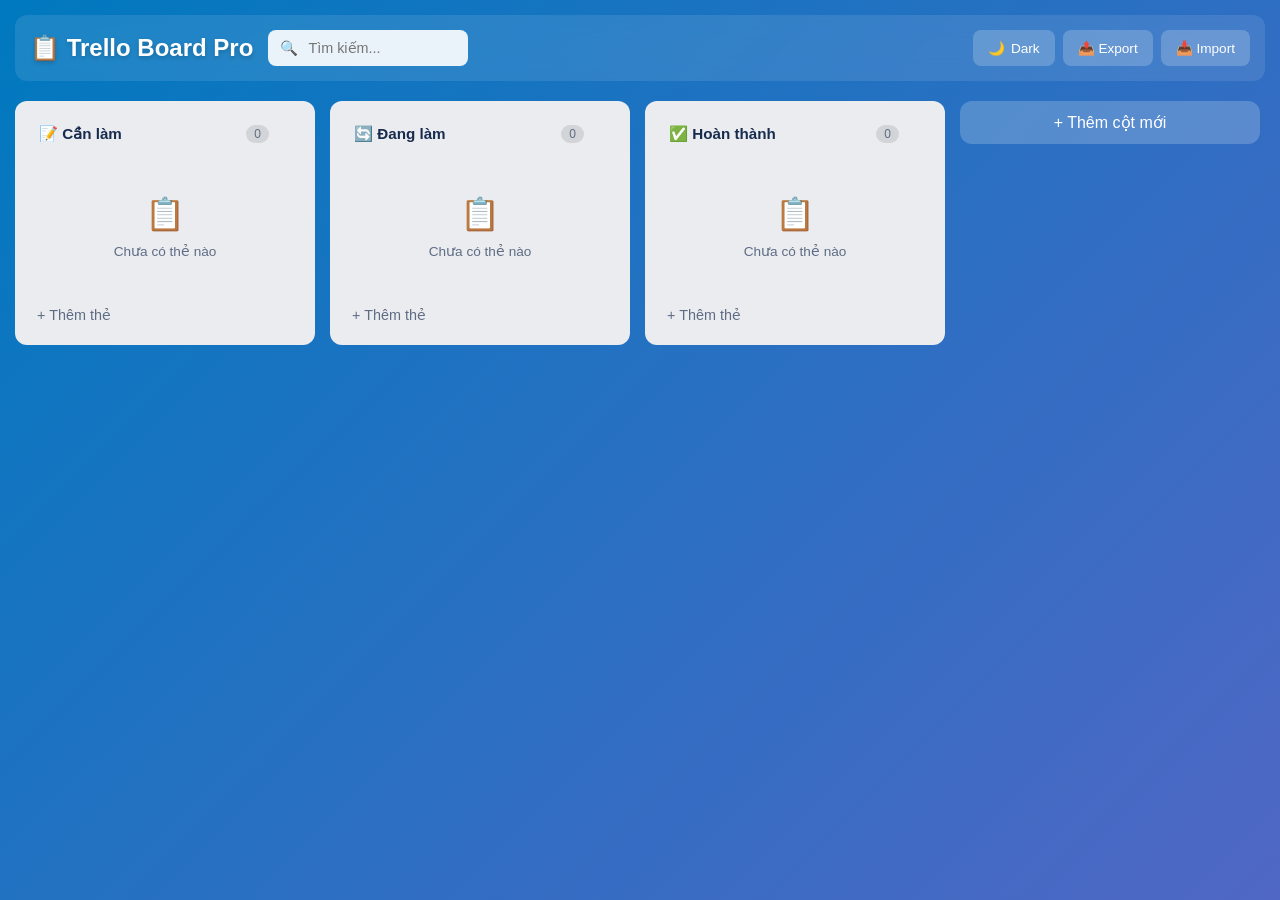
==== index.html @ 1ba50464 "feat: Upgrade to Trello Board Pro with full features - Add edit card functionality (double-click to " ====
<!DOCTYPE html>
<html lang="vi">
<head>
    <meta charset="UTF-8">
    <meta name="viewport" content="width=device-width, initial-scale=1.0">
    <title>Trello Todo Board Pro</title>
    <style>
        :root {
            --bg-primary: linear-gradient(135deg, #0079bf 0%, #5067c5 100%);
            --bg-column: #ebecf0;
            --bg-card: #ffffff;
            --text-primary: #172b4d;
            --text-secondary: #5e6c84;
            --border-color: #ddd;
            --shadow: 0 1px 3px rgba(0,0,0,0.12);
            --accent: #0079bf;
        }

        .dark-mode {
            --bg-primary: linear-gradient(135deg, #1a1a2e 0%, #16213e 100%);
            --bg-column: #2d2d44;
            --bg-card: #3d3d5c;
            --text-primary: #e0e0e0;
            --text-secondary: #a0a0a0;
            --border-color: #4d4d6d;
            --shadow: 0 1px 3px rgba(0,0,0,0.3);
            --accent: #4dabf7;
        }

        * {
            margin: 0;
            padding: 0;
            box-sizing: border-box;
        }

        body {
            font-family: 'Segoe UI', Tahoma, Geneva, Verdana, sans-serif;
            background: var(--bg-primary);
            min-height: 100vh;
            padding: 15px;
            transition: background 0.3s ease;
        }

        /* Header & Toolbar */
        .toolbar {
            display: flex;
            flex-wrap: wrap;
            gap: 10px;
            align-items: center;
            justify-content: space-between;
            margin-bottom: 20px;
            padding: 15px;
            background: rgba(255,255,255,0.1);
            backdrop-filter: blur(10px);
            border-radius: 12px;
        }

        .toolbar-left {
            display: flex;
            align-items: center;
            gap: 15px;
            flex-wrap: wrap;
        }

        .toolbar h1 {
            color: white;
            font-size: 1.5rem;
            text-shadow: 0 2px 4px rgba(0,0,0,0.2);
        }

        .search-box {
            position: relative;
        }

        .search-box input {
            padding: 10px 15px 10px 40px;
            border: none;
            border-radius: 8px;
            background: rgba(255,255,255,0.9);
            font-size: 0.9rem;
            width: 200px;
            transition: all 0.3s;
        }

        .search-box input:focus {
            outline: none;
            width: 250px;
            box-shadow: 0 0 0 3px rgba(255,255,255,0.3);
        }

        .search-box::before {
            content: '🔍';
            position: absolute;
            left: 12px;
            top: 50%;
            transform: translateY(-50%);
            font-size: 0.9rem;
        }

        .toolbar-right {
            display: flex;
            gap: 8px;
            flex-wrap: wrap;
        }

        .toolbar-btn {
            padding: 10px 15px;
            border: none;
            border-radius: 8px;
            background: rgba(255,255,255,0.2);
            color: white;
            cursor: pointer;
            font-size: 0.85rem;
            transition: all 0.3s;
            display: flex;
            align-items: center;
            gap: 6px;
        }

        .toolbar-btn:hover {
            background: rgba(255,255,255,0.3);
            transform: translateY(-2px);
        }

        .toolbar-btn.active {
            background: rgba(255,255,255,0.9);
            color: #333;
        }

        /* Board */
        .board {
            display: flex;
            gap: 15px;
            overflow-x: auto;
            padding-bottom: 20px;
            min-height: calc(100vh - 140px);
            align-items: flex-start;
        }

        .board::-webkit-scrollbar {
            height: 8px;
        }

        .board::-webkit-scrollbar-thumb {
            background: rgba(255,255,255,0.3);
            border-radius: 4px;
        }

        .column {
            background: var(--bg-column);
            border-radius: 12px;
            min-width: 300px;
            max-width: 300px;
            padding: 12px;
            display: flex;
            flex-direction: column;
            max-height: calc(100vh - 160px);
            transition: background 0.3s;
        }

        .column-header {
            display: flex;
            justify-content: space-between;
            align-items: center;
            padding: 8px 4px;
            margin-bottom: 10px;
        }

        .column-title {
            font-weight: 700;
            font-size: 0.95rem;
            color: var(--text-primary);
            cursor: pointer;
            padding: 4px 8px;
            border-radius: 4px;
            transition: background 0.2s;
        }

        .column-title:hover {
            background: rgba(0,0,0,0.1);
        }

        .column-title-input {
            font-weight: 700;
            font-size: 0.95rem;
            color: var(--text-primary);
            background: var(--bg-card);
            border: 2px solid var(--accent);
            border-radius: 4px;
            padding: 4px 8px;
            width: 100%;
        }

        .column-actions {
            display: flex;
            gap: 5px;
            align-items: center;
        }

        .card-count {
            background: rgba(0,0,0,0.1);
            color: var(--text-secondary);
            padding: 2px 8px;
            border-radius: 10px;
            font-size: 0.75rem;
        }

        .column-delete {
            background: none;
            border: none;
            color: var(--text-secondary);
            cursor: pointer;
            padding: 4px;
            border-radius: 4px;
            opacity: 0;
            transition: all 0.2s;
        }

        .column:hover .column-delete {
            opacity: 1;
        }

        .column-delete:hover {
            background: #ffebee;
            color: #e53935;
        }

        .cards-container {
            flex: 1;
            overflow-y: auto;
            min-height: 50px;
        }

        .cards-container::-webkit-scrollbar {
            width: 6px;
        }

        .cards-container::-webkit-scrollbar-thumb {
            background: rgba(0,0,0,0.2);
            border-radius: 3px;
        }

        /* Cards */
        .card {
            background: var(--bg-card);
            border-radius: 8px;
            padding: 12px;
            margin-bottom: 10px;
            box-shadow: var(--shadow);
            cursor: grab;
            transition: all 0.2s ease;
            position: relative;
            touch-action: none;
        }

        .card:hover {
            box-shadow: 0 4px 12px rgba(0,0,0,0.15);
            transform: translateY(-2px);
        }

        .card.dragging {
            opacity: 0.5;
            cursor: grabbing;
            transform: rotate(3deg);
        }

        .card.drag-over {
            border-top: 3px solid var(--accent);
        }

        .card-labels {
            display: flex;
            gap: 4px;
            margin-bottom: 8px;
            flex-wrap: wrap;
        }

        .label {
            height: 8px;
            width: 40px;
            border-radius: 4px;
        }

        .label.red { background: #ef5350; }
        .label.yellow { background: #ffee58; }
        .label.green { background: #66bb6a; }
        .label.blue { background: #42a5f5; }
        .label.purple { background: #ab47bc; }
        .label.orange { background: #ff9800; }

        .card-content {
            color: var(--text-primary);
            font-size: 0.9rem;
            word-wrap: break-word;
            padding-right: 25px;
            cursor: text;
        }

        .card-content-input {
            width: 100%;
            border: 2px solid var(--accent);
            border-radius: 4px;
            padding: 8px;
            font-size: 0.9rem;
            resize: none;
            min-height: 60px;
            color: var(--text-primary);
            background: var(--bg-card);
        }

        .card-due {
            display: flex;
            align-items: center;
            gap: 5px;
            margin-top: 8px;
            font-size: 0.75rem;
            color: var(--text-secondary);
            padding: 4px 8px;
            background: rgba(0,0,0,0.05);
            border-radius: 4px;
            width: fit-content;
        }

        .card-due.overdue {
            background: #ffebee;
            color: #e53935;
        }

        .card-due.soon {
            background: #fff8e1;
            color: #f57c00;
        }

        .card-due.completed {
            background: #e8f5e9;
            color: #43a047;
        }

        .card-actions {
            position: absolute;
            top: 8px;
            right: 8px;
            display: flex;
            gap: 2px;
            opacity: 0;
            transition: opacity 0.2s;
        }

        .card:hover .card-actions {
            opacity: 1;
        }

        .card-btn {
            background: none;
            border: none;
            color: var(--text-secondary);
            cursor: pointer;
            padding: 4px;
            border-radius: 4px;
            font-size: 0.9rem;
            transition: all 0.2s;
        }

        .card-btn:hover {
            background: rgba(0,0,0,0.1);
        }

        .card-btn.delete:hover {
            background: #ffebee;
            color: #e53935;
        }

        /* Add Card Form */
        .add-card-form {
            margin-top: 8px;
        }

        .add-card-btn {
            width: 100%;
            padding: 10px;
            background: transparent;
            border: none;
            border-radius: 8px;
            color: var(--text-secondary);
            cursor: pointer;
            text-align: left;
            font-size: 0.9rem;
            transition: background 0.2s;
        }

        .add-card-btn:hover {
            background: rgba(0,0,0,0.05);
            color: var(--text-primary);
        }

        .add-card-btn::before {
            content: '+ ';
        }

        .card-input-area {
            display: none;
            background: var(--bg-card);
            border-radius: 8px;
            padding: 12px;
            box-shadow: var(--shadow);
        }

        .card-input-area.active {
            display: block;
        }

        .card-input {
            width: 100%;
            padding: 10px;
            border: none;
            border-radius: 6px;
            font-size: 0.9rem;
            resize: none;
            min-height: 60px;
            background: var(--bg-column);
            color: var(--text-primary);
            margin-bottom: 10px;
        }

        .card-input:focus {
            outline: 2px solid var(--accent);
        }

        .due-date-row {
            display: flex;
            align-items: center;
            gap: 10px;
            margin-bottom: 10px;
        }

        .due-date-row label {
            font-size: 0.8rem;
            color: var(--text-secondary);
        }

        .due-date-input {
            padding: 6px 10px;
            border: 1px solid var(--border-color);
            border-radius: 4px;
            font-size: 0.85rem;
            background: var(--bg-column);
            color: var(--text-primary);
        }

        .input-actions {
            display: flex;
            gap: 8px;
            align-items: center;
            flex-wrap: wrap;
        }

        .btn-add {
            background: var(--accent);
            color: white;
            border: none;
            padding: 8px 16px;
            border-radius: 4px;
            cursor: pointer;
            font-weight: 500;
            transition: all 0.2s;
        }

        .btn-add:hover {
            filter: brightness(1.1);
        }

        .btn-cancel {
            background: none;
            border: none;
            color: var(--text-secondary);
            cursor: pointer;
            font-size: 1.3rem;
            padding: 4px 8px;
        }

        .btn-cancel:hover {
            color: var(--text-primary);
        }

        .label-picker {
            display: flex;
            gap: 4px;
            margin-left: auto;
        }

        .label-option {
            width: 24px;
            height: 24px;
            border-radius: 4px;
            cursor: pointer;
            border: 2px solid transparent;
            transition: all 0.2s;
        }

        .label-option:hover {
            transform: scale(1.1);
        }

        .label-option.selected {
            border-color: var(--text-primary);
        }

        .label-option.red { background: #ef5350; }
        .label-option.yellow { background: #ffee58; }
        .label-option.green { background: #66bb6a; }
        .label-option.blue { background: #42a5f5; }
        .label-option.purple { background: #ab47bc; }
        .label-option.orange { background: #ff9800; }

        /* Add Column */
        .add-column {
            min-width: 300px;
            max-width: 300px;
            background: rgba(255,255,255,0.2);
            border-radius: 12px;
            padding: 12px;
            cursor: pointer;
            transition: all 0.3s;
            display: flex;
            align-items: center;
            justify-content: center;
            color: white;
            font-weight: 500;
            height: fit-content;
        }

        .add-column:hover {
            background: rgba(255,255,255,0.3);
        }

        .add-column-form {
            min-width: 300px;
            max-width: 300px;
            background: var(--bg-column);
            border-radius: 12px;
            padding: 12px;
            display: none;
        }

        .add-column-form.active {
            display: block;
        }

        .add-column-input {
            width: 100%;
            padding: 10px;
            border: 2px solid var(--accent);
            border-radius: 6px;
            font-size: 0.95rem;
            margin-bottom: 10px;
            background: var(--bg-card);
            color: var(--text-primary);
        }

        /* Empty State */
        .empty-state {
            text-align: center;
            padding: 30px 20px;
            color: var(--text-secondary);
            font-size: 0.85rem;
        }

        .empty-state span {
            font-size: 2rem;
            display: block;
            margin-bottom: 10px;
        }

        /* Modal */
        .modal-overlay {
            position: fixed;
            top: 0;
            left: 0;
            width: 100%;
            height: 100%;
            background: rgba(0,0,0,0.6);
            display: none;
            align-items: center;
            justify-content: center;
            z-index: 1000;
        }

        .modal-overlay.active {
            display: flex;
        }

        .modal {
            background: var(--bg-card);
            border-radius: 12px;
            padding: 25px;
            max-width: 400px;
            width: 90%;
            color: var(--text-primary);
        }

        .modal h3 {
            margin-bottom: 15px;
        }

        .modal p {
            margin-bottom: 20px;
            color: var(--text-secondary);
        }

        .modal-actions {
            display: flex;
            gap: 10px;
            justify-content: flex-end;
        }

        .modal-btn {
            padding: 10px 20px;
            border: none;
            border-radius: 6px;
            cursor: pointer;
            font-weight: 500;
            transition: all 0.2s;
        }

        .modal-btn.cancel {
            background: var(--bg-column);
            color: var(--text-primary);
        }

        .modal-btn.danger {
            background: #e53935;
            color: white;
        }

        .modal-btn:hover {
            filter: brightness(0.95);
        }

        /* Toast */
        .toast {
            position: fixed;
            bottom: 20px;
            right: 20px;
            background: #333;
            color: white;
            padding: 15px 25px;
            border-radius: 8px;
            transform: translateX(400px);
            transition: transform 0.3s ease;
            z-index: 1001;
        }

        .toast.show {
            transform: translateX(0);
        }

        .toast.success {
            background: #43a047;
        }

        .toast.error {
            background: #e53935;
        }

        /* Responsive */
        @media (max-width: 768px) {
            .toolbar {
                flex-direction: column;
                align-items: stretch;
            }

            .toolbar-left {
                justify-content: center;
            }

            .toolbar-right {
                justify-content: center;
            }

            .search-box input {
                width: 100%;
            }

            .search-box input:focus {
                width: 100%;
            }

            .column {
                min-width: 280px;
                max-width: 280px;
            }

            .add-column, .add-column-form {
                min-width: 280px;
                max-width: 280px;
            }
        }

        /* Touch drag feedback */
        .touch-dragging {
            position: fixed;
            z-index: 1000;
            pointer-events: none;
            opacity: 0.9;
            transform: rotate(3deg);
            box-shadow: 0 10px 30px rgba(0,0,0,0.3);
        }
    </style>
</head>
<body>
    <div class="toolbar">
        <div class="toolbar-left">
            <h1>📋 Trello Board Pro</h1>
            <div class="search-box">
                <input type="text" id="searchInput" placeholder="Tìm kiếm..." oninput="handleSearch()">
            </div>
        </div>
        <div class="toolbar-right">
            <button class="toolbar-btn" id="darkModeBtn" onclick="toggleDarkMode()">
                <span id="darkModeIcon">🌙</span> Dark
            </button>
            <button class="toolbar-btn" onclick="exportData()">
                📤 Export
            </button>
            <button class="toolbar-btn" onclick="document.getElementById('importInput').click()">
                📥 Import
            </button>
            <input type="file" id="importInput" accept=".json" style="display:none" onchange="importData(event)">
        </div>
    </div>

    <div class="board" id="board">
        <!-- Columns will be rendered here -->
    </div>

    <!-- Delete Confirmation Modal -->
    <div class="modal-overlay" id="deleteModal">
        <div class="modal">
            <h3>⚠️ Xác nhận xóa</h3>
            <p id="deleteMessage">Bạn có chắc muốn xóa?</p>
            <div class="modal-actions">
                <button class="modal-btn cancel" onclick="closeDeleteModal()">Hủy</button>
                <button class="modal-btn danger" onclick="confirmDelete()">Xóa</button>
            </div>
        </div>
    </div>

    <!-- Toast -->
    <div class="toast" id="toast"></div>

    <script>
        // ==================== DATA ====================
        let boardData = JSON.parse(localStorage.getItem('trelloBoardPro')) || {
            columns: [
                { id: 'todo', title: '📝 Cần làm', cards: [] },
                { id: 'doing', title: '🔄 Đang làm', cards: [] },
                { id: 'done', title: '✅ Hoàn thành', cards: [] }
            ],
            settings: {
                darkMode: false
            }
        };

        let searchQuery = '';
        let deleteCallback = null;
        let draggedCard = null;
        let draggedFromColumn = null;
        let selectedLabels = {};

        // Touch drag state
        let touchDragElement = null;
        let touchStartX = 0;
        let touchStartY = 0;

        // ==================== INITIALIZE ====================
        document.addEventListener('DOMContentLoaded', () => {
            if (boardData.settings?.darkMode) {
                document.body.classList.add('dark-mode');
                document.getElementById('darkModeIcon').textContent = '☀️';
                document.getElementById('darkModeBtn').classList.add('active');
            }
            renderBoard();
        });

        // ==================== RENDER ====================
        function renderBoard() {
            const board = document.getElementById('board');
            const filteredColumns = getFilteredData();

            board.innerHTML = filteredColumns.map(column => `
                <div class="column" data-column-id="${column.id}">
                    <div class="column-header">
                        <span class="column-title" ondblclick="editColumnTitle('${column.id}')" id="title-${column.id}">${escapeHtml(column.title)}</span>
                        <div class="column-actions">
                            <span class="card-count">${column.cards.length}</span>
                            <button class="column-delete" onclick="requestDeleteColumn('${column.id}')" title="Xóa cột">🗑️</button>
                        </div>
                    </div>
                    <div class="cards-container" 
                         data-column-id="${column.id}"
                         ondragover="handleDragOver(event)" 
                         ondrop="handleDrop(event, '${column.id}')"
                         ondragleave="handleDragLeave(event)">
                        ${column.cards.length === 0 ? 
                            '<div class="empty-state"><span>📋</span>Chưa có thẻ nào</div>' : 
                            column.cards.map(card => renderCard(card, column.id)).join('')}
                    </div>
                    <div class="add-card-form">
                        <button class="add-card-btn" onclick="showAddForm('${column.id}')">Thêm thẻ</button>
                        <div class="card-input-area" id="input-${column.id}">
                            <textarea class="card-input" 
                                      id="textarea-${column.id}" 
                                      placeholder="Nhập nội dung thẻ..."
                                      onkeydown="handleInputKeydown(event, '${column.id}')"></textarea>
                            <div class="due-date-row">
                                <label>📅 Deadline:</label>
                                <input type="date" class="due-date-input" id="duedate-${column.id}">
                            </div>
                            <div class="input-actions">
                                <button class="btn-add" onclick="addCard('${column.id}')">Thêm</button>
                                <button class="btn-cancel" onclick="hideAddForm('${column.id}')">×</button>
                                <div class="label-picker" id="picker-${column.id}">
                                    <div class="label-option red" onclick="toggleLabel('${column.id}', 'red', this)"></div>
                                    <div class="label-option orange" onclick="toggleLabel('${column.id}', 'orange', this)"></div>
                                    <div class="label-option yellow" onclick="toggleLabel('${column.id}', 'yellow', this)"></div>
                                    <div class="label-option green" onclick="toggleLabel('${column.id}', 'green', this)"></div>
                                    <div class="label-option blue" onclick="toggleLabel('${column.id}', 'blue', this)"></div>
                                    <div class="label-option purple" onclick="toggleLabel('${column.id}', 'purple', this)"></div>
                                </div>
                            </div>
                        </div>
                    </div>
                </div>
            `).join('') + `
                <div class="add-column" id="addColumnBtn" onclick="showAddColumnForm()">
                    + Thêm cột mới
                </div>
                <div class="add-column-form" id="addColumnForm">
                    <input type="text" class="add-column-input" id="newColumnInput" 
                           placeholder="Tên cột..." onkeydown="handleColumnInputKeydown(event)">
                    <div class="input-actions">
                        <button class="btn-add" onclick="addColumn()">Thêm</button>
                        <button class="btn-cancel" onclick="hideAddColumnForm()">×</button>
                    </div>
                </div>
            `;

            // Add touch listeners
            document.querySelectorAll('.card').forEach(card => {
                card.addEventListener('touchstart', handleTouchStart, { passive: false });
                card.addEventListener('touchmove', handleTouchMove, { passive: false });
                card.addEventListener('touchend', handleTouchEnd);
            });
        }

        function renderCard(card, columnId) {
            const labelsHtml = card.labels?.length > 0 
                ? `<div class="card-labels">${card.labels.map(l => `<div class="label ${l}"></div>`).join('')}</div>`
                : '';
            
            const dueHtml = card.dueDate ? `<div class="card-due ${getDueStatus(card.dueDate)}">📅 ${formatDate(card.dueDate)}</div>` : '';
            
            return `
                <div class="card" 
                     draggable="true" 
                     data-card-id="${card.id}"
                     data-column-id="${columnId}"
                     ondragstart="handleDragStart(event, '${card.id}', '${columnId}')"
                     ondragend="handleDragEnd(event)">
                    ${labelsHtml}
                    <div class="card-content" ondblclick="editCard('${columnId}', '${card.id}')">${escapeHtml(card.content)}</div>
                    ${dueHtml}
                    <div class="card-actions">
                        <button class="card-btn" onclick="editCard('${columnId}', '${card.id}')" title="Sửa">✏️</button>
                        <button class="card-btn delete" onclick="requestDeleteCard('${columnId}', '${card.id}')" title="Xóa">🗑️</button>
                    </div>
                </div>
            `;
        }

        // ==================== SEARCH ====================
        function handleSearch() {
            searchQuery = document.getElementById('searchInput').value.toLowerCase().trim();
            renderBoard();
        }

        function getFilteredData() {
            if (!searchQuery) return boardData.columns;
            
            return boardData.columns.map(col => ({
                ...col,
                cards: col.cards.filter(card => 
                    card.content.toLowerCase().includes(searchQuery)
                )
            }));
        }

        // ==================== DARK MODE ====================
        function toggleDarkMode() {
            document.body.classList.toggle('dark-mode');
            const isDark = document.body.classList.contains('dark-mode');
            document.getElementById('darkModeIcon').textContent = isDark ? '☀️' : '🌙';
            document.getElementById('darkModeBtn').classList.toggle('active', isDark);
            
            boardData.settings = boardData.settings || {};
            boardData.settings.darkMode = isDark;
            saveData();
            showToast(isDark ? 'Đã bật Dark Mode' : 'Đã tắt Dark Mode');
        }

        // ==================== EXPORT/IMPORT ====================
        function exportData() {
            const dataStr = JSON.stringify(boardData, null, 2);
            const blob = new Blob([dataStr], { type: 'application/json' });
            const url = URL.createObjectURL(blob);
            const a = document.createElement('a');
            a.href = url;
            a.download = `trello-backup-${new Date().toISOString().split('T')[0]}.json`;
            a.click();
            URL.revokeObjectURL(url);
            showToast('Đã export dữ liệu!', 'success');
        }

        function importData(event) {
            const file = event.target.files[0];
            if (!file) return;
            
            const reader = new FileReader();
            reader.onload = (e) => {
                try {
                    const imported = JSON.parse(e.target.result);
                    if (imported.columns) {
                        boardData = imported;
                        saveData();
                        renderBoard();
                        showToast('Đã import dữ liệu!', 'success');
                    } else {
                        showToast('File không hợp lệ!', 'error');
                    }
                } catch {
                    showToast('Lỗi đọc file!', 'error');
                }
            };
            reader.readAsText(file);
            event.target.value = '';
        }

        // ==================== COLUMN MANAGEMENT ====================
        function showAddColumnForm() {
            document.getElementById('addColumnBtn').style.display = 'none';
            document.getElementById('addColumnForm').classList.add('active');
            document.getElementById('newColumnInput').focus();
        }

        function hideAddColumnForm() {
            document.getElementById('addColumnBtn').style.display = 'flex';
            document.getElementById('addColumnForm').classList.remove('active');
            document.getElementById('newColumnInput').value = '';
        }

        function handleColumnInputKeydown(event) {
            if (event.key === 'Enter') addColumn();
            if (event.key === 'Escape') hideAddColumnForm();
        }

        function addColumn() {
            const input = document.getElementById('newColumnInput');
            const title = input.value.trim();
            if (!title) return;
            
            boardData.columns.push({
                id: 'col-' + Date.now(),
                title: title,
                cards: []
            });
            
            saveData();
            renderBoard();
            showToast('Đã thêm cột mới!', 'success');
        }

        function editColumnTitle(columnId) {
            const titleEl = document.getElementById(`title-${columnId}`);
            const column = boardData.columns.find(c => c.id === columnId);
            const currentTitle = column.title;
            
            titleEl.outerHTML = `<input class="column-title-input" id="title-input-${columnId}" 
                                        value="${escapeHtml(currentTitle)}" 
                                        onblur="saveColumnTitle('${columnId}')"
                                        onkeydown="handleColumnTitleKeydown(event, '${columnId}')">`;
            
            const input = document.getElementById(`title-input-${columnId}`);
            input.focus();
            input.select();
        }

        function handleColumnTitleKeydown(event, columnId) {
            if (event.key === 'Enter') saveColumnTitle(columnId);
            if (event.key === 'Escape') renderBoard();
        }

        function saveColumnTitle(columnId) {
            const input = document.getElementById(`title-input-${columnId}`);
            const newTitle = input.value.trim();
            
            if (newTitle) {
                const column = boardData.columns.find(c => c.id === columnId);
                column.title = newTitle;
                saveData();
            }
            renderBoard();
        }

        function requestDeleteColumn(columnId) {
            const column = boardData.columns.find(c => c.id === columnId);
            document.getElementById('deleteMessage').textContent = 
                `Bạn có chắc muốn xóa cột "${column.title}" và ${column.cards.length} thẻ trong đó?`;
            
            deleteCallback = () => {
                boardData.columns = boardData.columns.filter(c => c.id !== columnId);
                saveData();
                renderBoard();
                showToast('Đã xóa cột!', 'success');
            };
            
            document.getElementById('deleteModal').classList.add('active');
        }

        // ==================== CARD MANAGEMENT ====================
        function showAddForm(columnId) {
            const form = document.getElementById(`input-${columnId}`);
            const btn = form.previousElementSibling;
            form.classList.add('active');
            btn.style.display = 'none';
            document.getElementById(`textarea-${columnId}`).focus();
        }

        function hideAddForm(columnId) {
            const form = document.getElementById(`input-${columnId}`);
            const btn = form.previousElementSibling;
            form.classList.remove('active');
            btn.style.display = 'block';
            document.getElementById(`textarea-${columnId}`).value = '';
            document.getElementById(`duedate-${columnId}`).value = '';
            selectedLabels[columnId] = [];
            document.querySelectorAll(`#picker-${columnId} .label-option`).forEach(el => {
                el.classList.remove('selected');
            });
        }

        function handleInputKeydown(event, columnId) {
            if (event.key === 'Enter' && !event.shiftKey) {
                event.preventDefault();
                addCard(columnId);
            }
            if (event.key === 'Escape') hideAddForm(columnId);
        }

        function toggleLabel(columnId, color, element) {
            if (!selectedLabels[columnId]) selectedLabels[columnId] = [];
            
            const index = selectedLabels[columnId].indexOf(color);
            if (index > -1) {
                selectedLabels[columnId].splice(index, 1);
                element.classList.remove('selected');
            } else {
                selectedLabels[columnId].push(color);
                element.classList.add('selected');
            }
        }

        function addCard(columnId) {
            const textarea = document.getElementById(`textarea-${columnId}`);
            const dueDateInput = document.getElementById(`duedate-${columnId}`);
            const content = textarea.value.trim();
            
            if (!content) return;
            
            const column = boardData.columns.find(c => c.id === columnId);
            column.cards.push({
                id: 'card-' + Date.now(),
                content: content,
                labels: selectedLabels[columnId] || [],
                dueDate: dueDateInput.value || null,
                createdAt: new Date().toISOString()
            });
            
            saveData();
            renderBoard();
            setTimeout(() => showAddForm(columnId), 50);
        }

        function editCard(columnId, cardId) {
            const column = boardData.columns.find(c => c.id === columnId);
            const card = column.cards.find(c => c.id === cardId);
            const cardEl = document.querySelector(`[data-card-id="${cardId}"] .card-content`);
            
            cardEl.innerHTML = `<textarea class="card-content-input" id="edit-${cardId}"
                                          onblur="saveCardEdit('${columnId}', '${cardId}')"
                                          onkeydown="handleCardEditKeydown(event, '${columnId}', '${cardId}')">${escapeHtml(card.content)}</textarea>`;
            
            const input = document.getElementById(`edit-${cardId}`);
            input.focus();
            input.setSelectionRange(input.value.length, input.value.length);
        }

        function handleCardEditKeydown(event, columnId, cardId) {
            if (event.key === 'Enter' && !event.shiftKey) {
                event.preventDefault();
                saveCardEdit(columnId, cardId);
            }
            if (event.key === 'Escape') renderBoard();
        }

        function saveCardEdit(columnId, cardId) {
            const input = document.getElementById(`edit-${cardId}`);
            if (!input) return;
            
            const newContent = input.value.trim();
            if (newContent) {
                const column = boardData.columns.find(c => c.id === columnId);
                const card = column.cards.find(c => c.id === cardId);
                card.content = newContent;
                saveData();
            }
            renderBoard();
        }

        function requestDeleteCard(columnId, cardId) {
            document.getElementById('deleteMessage').textContent = 'Bạn có chắc muốn xóa thẻ này?';
            
            deleteCallback = () => {
                const column = boardData.columns.find(c => c.id === columnId);
                column.cards = column.cards.filter(c => c.id !== cardId);
                saveData();
                renderBoard();
                showToast('Đã xóa thẻ!', 'success');
            };
            
            document.getElementById('deleteModal').classList.add('active');
        }

        // ==================== DELETE MODAL ====================
        function closeDeleteModal() {
            document.getElementById('deleteModal').classList.remove('active');
            deleteCallback = null;
        }

        function confirmDelete() {
            if (deleteCallback) deleteCallback();
            closeDeleteModal();
        }

        // ==================== DRAG & DROP (Desktop) ====================
        function handleDragStart(event, cardId, columnId) {
            draggedCard = cardId;
            draggedFromColumn = columnId;
            event.target.classList.add('dragging');
            event.dataTransfer.effectAllowed = 'move';
        }

        function handleDragEnd(event) {
            event.target.classList.remove('dragging');
            document.querySelectorAll('.card').forEach(c => c.classList.remove('drag-over'));
        }

        function handleDragOver(event) {
            event.preventDefault();
            event.dataTransfer.dropEffect = 'move';
        }

        function handleDragLeave(event) {
            event.currentTarget.querySelectorAll('.card').forEach(c => c.classList.remove('drag-over'));
        }

        function handleDrop(event, targetColumnId) {
            event.preventDefault();
            if (!draggedCard || !draggedFromColumn) return;
            
            moveCard(draggedFromColumn, targetColumnId, draggedCard);
            draggedCard = null;
            draggedFromColumn = null;
        }

        // ==================== TOUCH DRAG (Mobile) ====================
        function handleTouchStart(event) {
            const card = event.currentTarget;
            touchDragElement = card;
            touchStartX = event.touches[0].clientX;
            touchStartY = event.touches[0].clientY;
            
            card.dataset.touchStartTime = Date.now();
        }

        function handleTouchMove(event) {
            if (!touchDragElement) return;
            
            const timeDiff = Date.now() - parseInt(touchDragElement.dataset.touchStartTime);
            if (timeDiff < 200) return; // Long press threshold
            
            event.preventDefault();
            
            const touch = event.touches[0];
            const deltaX = touch.clientX - touchStartX;
            const deltaY = touch.clientY - touchStartY;
            
            touchDragElement.style.transform = `translate(${deltaX}px, ${deltaY}px) rotate(3deg)`;
            touchDragElement.style.zIndex = '1000';
            touchDragElement.style.opacity = '0.8';
            
            // Find drop target
            const elemBelow = document.elementFromPoint(touch.clientX, touch.clientY);
            const targetContainer = elemBelow?.closest('.cards-container');
            
            document.querySelectorAll('.cards-container').forEach(c => {
                c.style.background = c === targetContainer ? 'rgba(0,121,191,0.1)' : '';
            });
        }

        function handleTouchEnd(event) {
            if (!touchDragElement) return;
            
            const touch = event.changedTouches[0];
            const elemBelow = document.elementFromPoint(touch.clientX, touch.clientY);
            const targetContainer = elemBelow?.closest('.cards-container');
            
            if (targetContainer) {
                const targetColumnId = targetContainer.dataset.columnId;
                const sourceColumnId = touchDragElement.dataset.columnId;
                const cardId = touchDragElement.dataset.cardId;
                
                if (targetColumnId !== sourceColumnId) {
                    moveCard(sourceColumnId, targetColumnId, cardId);
                }
            }
            
            // Reset styles
            touchDragElement.style.transform = '';
            touchDragElement.style.zIndex = '';
            touchDragElement.style.opacity = '';
            
            document.querySelectorAll('.cards-container').forEach(c => {
                c.style.background = '';
            });
            
            touchDragElement = null;
        }

        function moveCard(fromColumnId, toColumnId, cardId) {
            const sourceColumn = boardData.columns.find(c => c.id === fromColumnId);
            const targetColumn = boardData.columns.find(c => c.id === toColumnId);
            
            const cardIndex = sourceColumn.cards.findIndex(c => c.id === cardId);
            const [card] = sourceColumn.cards.splice(cardIndex, 1);
            targetColumn.cards.push(card);
            
            saveData();
            renderBoard();
        }

        // ==================== UTILITIES ====================
        function saveData() {
            localStorage.setItem('trelloBoardPro', JSON.stringify(boardData));
        }

        function escapeHtml(text) {
            const div = document.createElement('div');
            div.textContent = text;
            return div.innerHTML;
        }

        function formatDate(dateStr) {
            const date = new Date(dateStr);
            return date.toLocaleDateString('vi-VN', { day: '2-digit', month: '2-digit' });
        }

        function getDueStatus(dateStr) {
            const due = new Date(dateStr);
            const today = new Date();
            today.setHours(0, 0, 0, 0);
            due.setHours(0, 0, 0, 0);
            
            const diff = (due - today) / (1000 * 60 * 60 * 24);
            
            if (diff < 0) return 'overdue';
            if (diff <= 2) return 'soon';
            return '';
        }

        function showToast(message, type = '') {
            const toast = document.getElementById('toast');
            toast.textContent = message;
            toast.className = 'toast ' + type;
            toast.classList.add('show');
            
            setTimeout(() => {
                toast.classList.remove('show');
            }, 3000);
        }

        // Close modal on outside click
        document.getElementById('deleteModal').addEventListener('click', (e) => {
            if (e.target === e.currentTarget) closeDeleteModal();
        });
    </script>
</body>
</html>
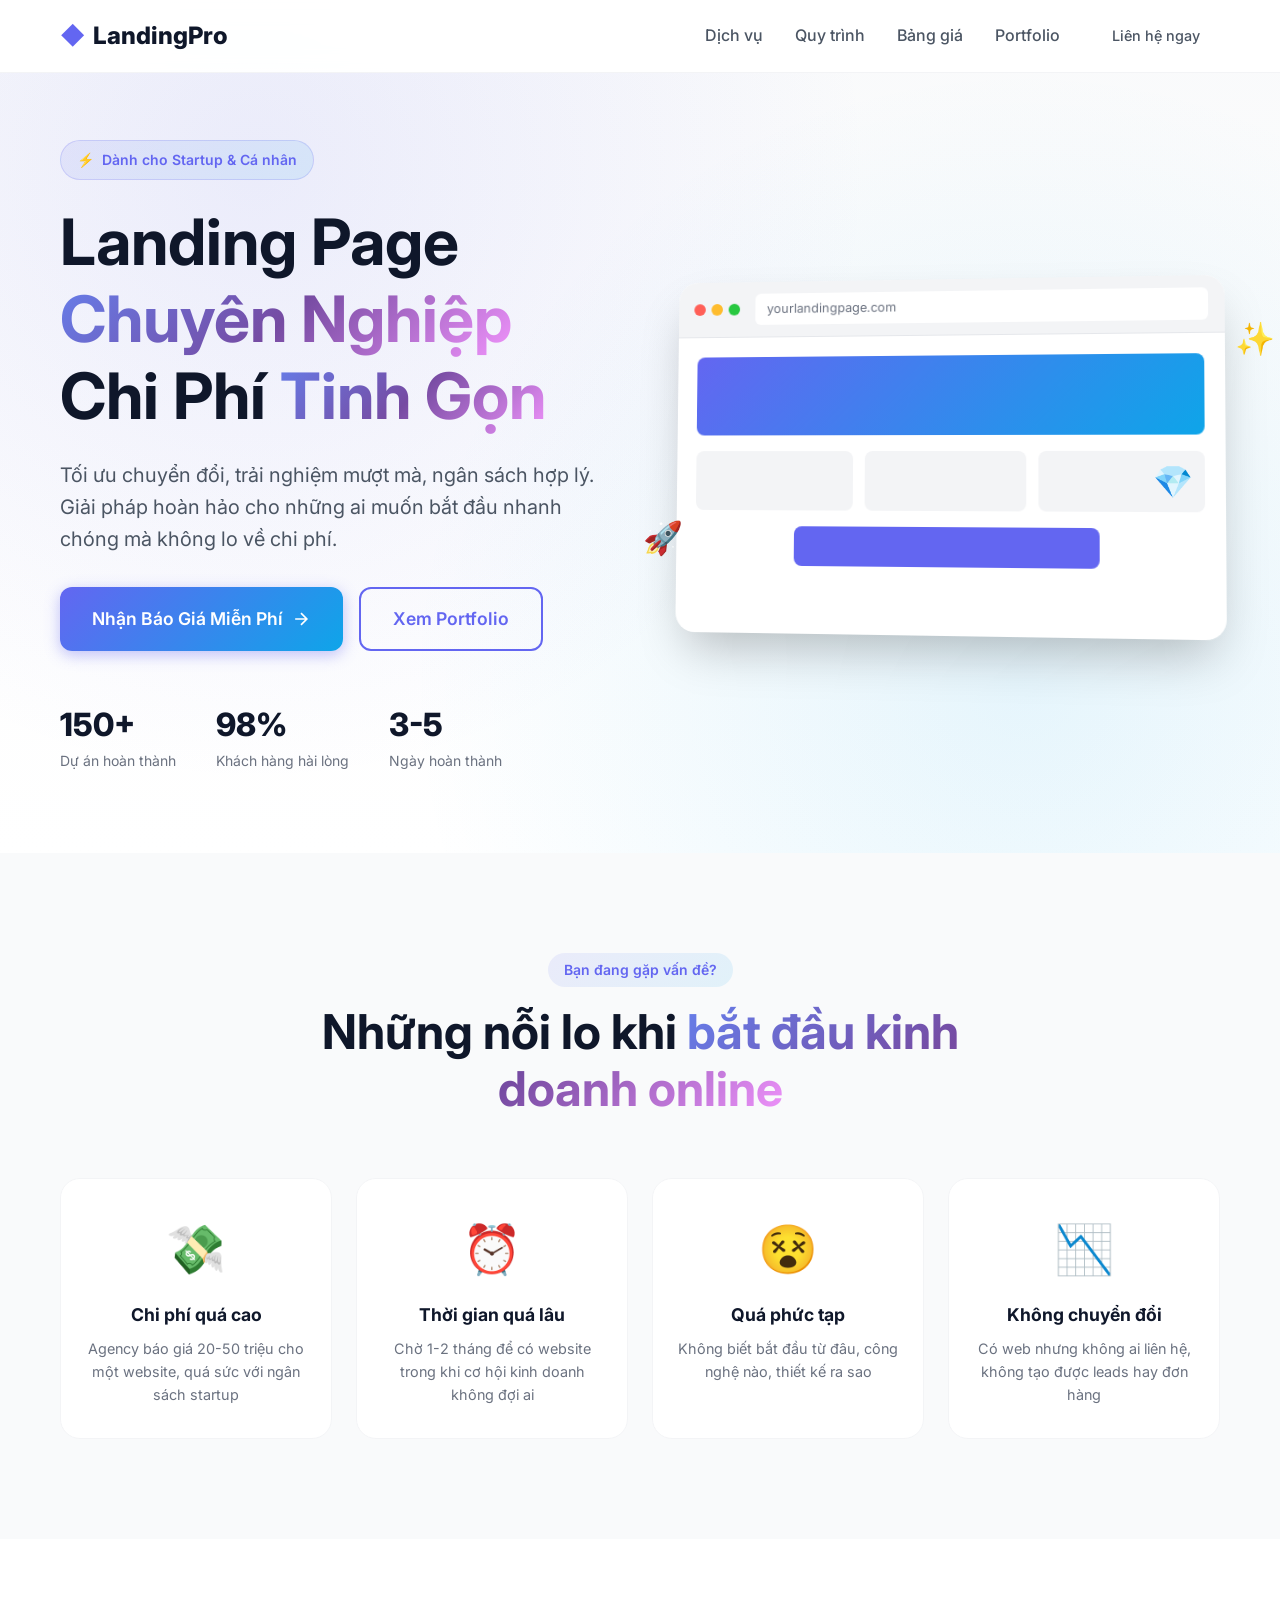
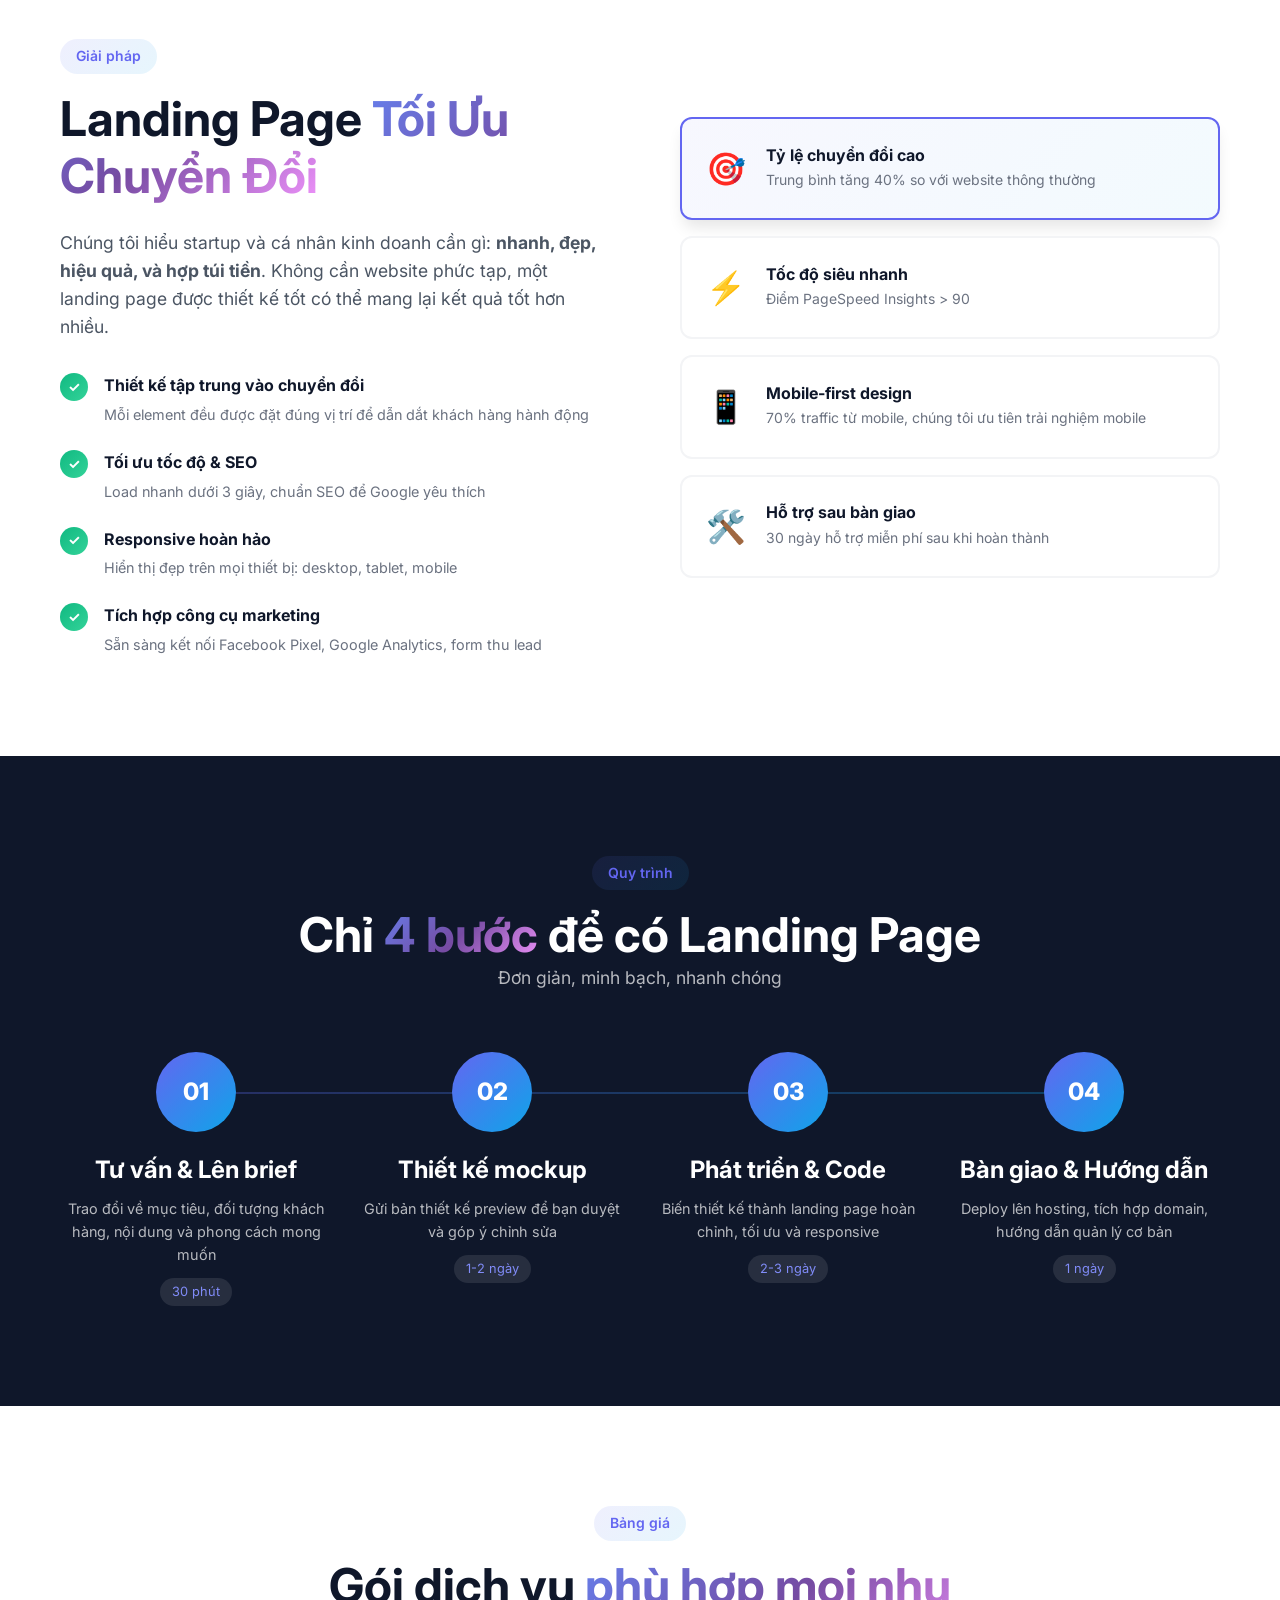
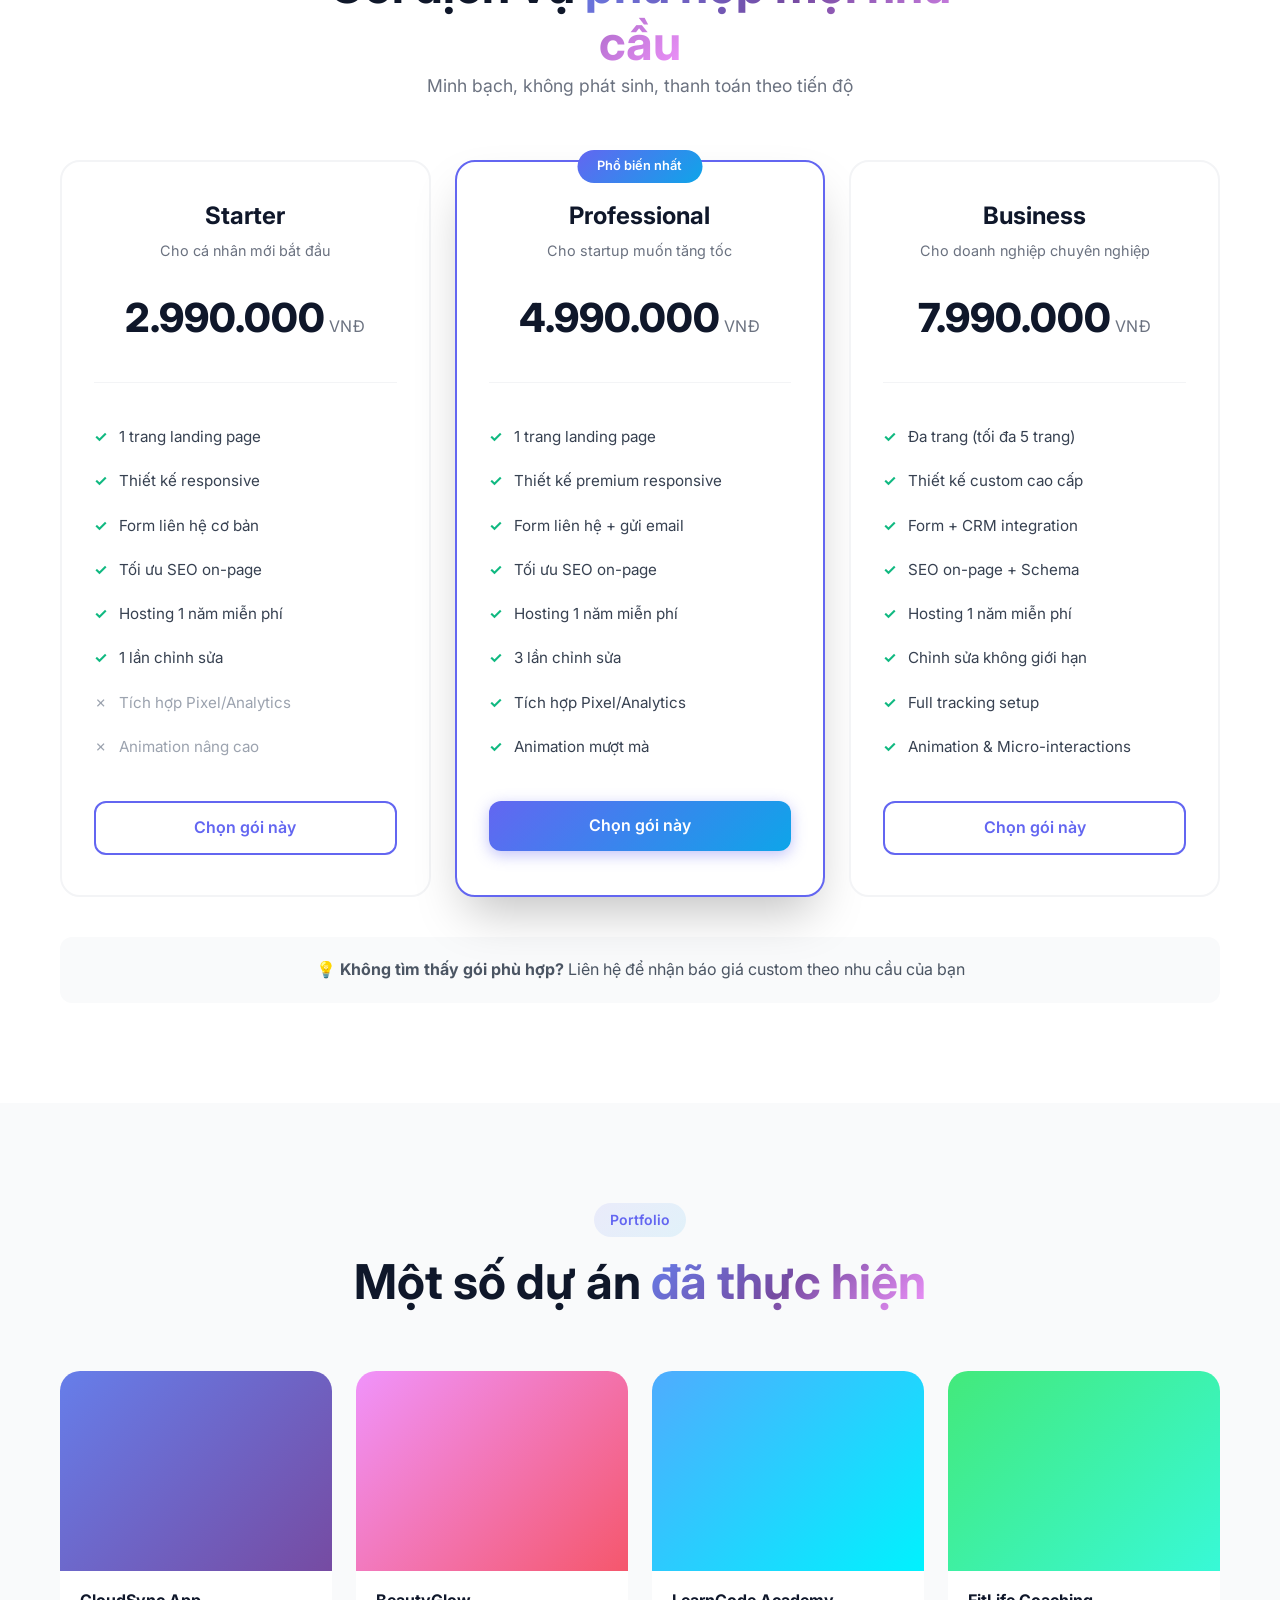
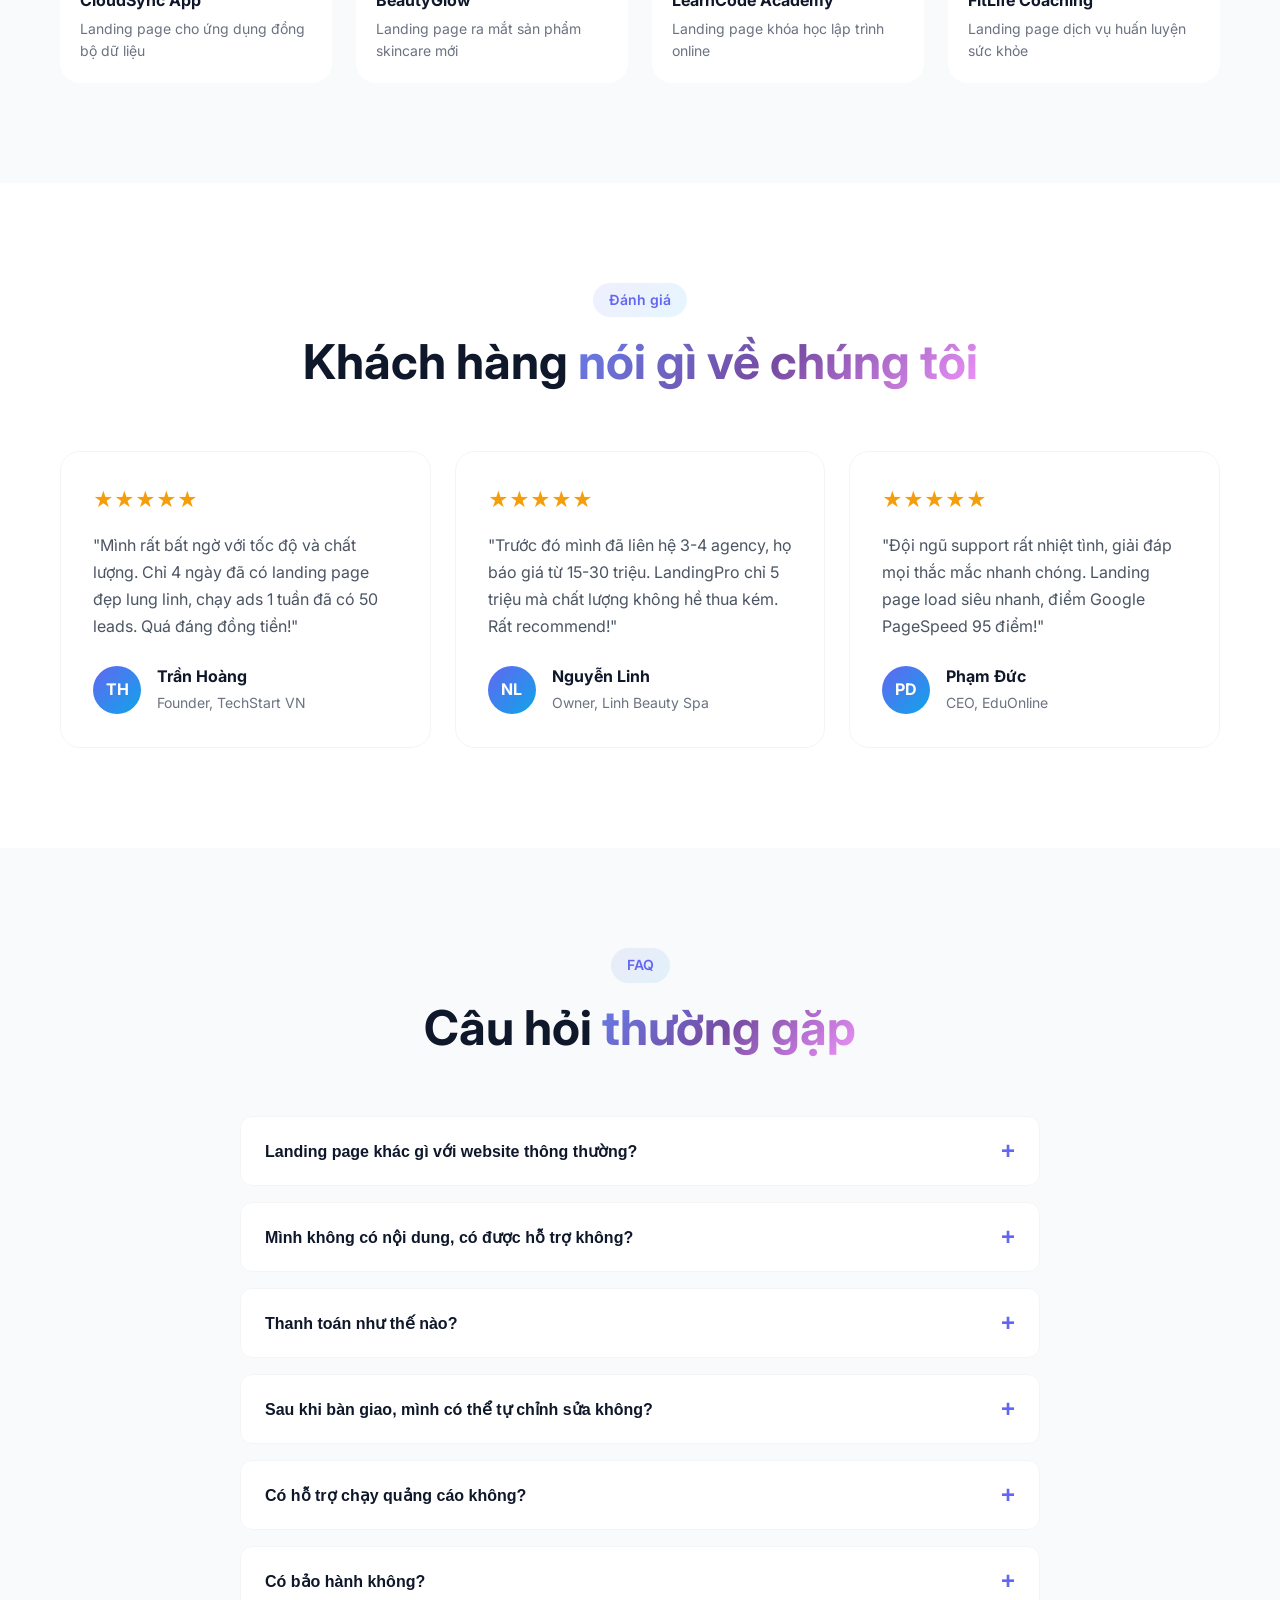
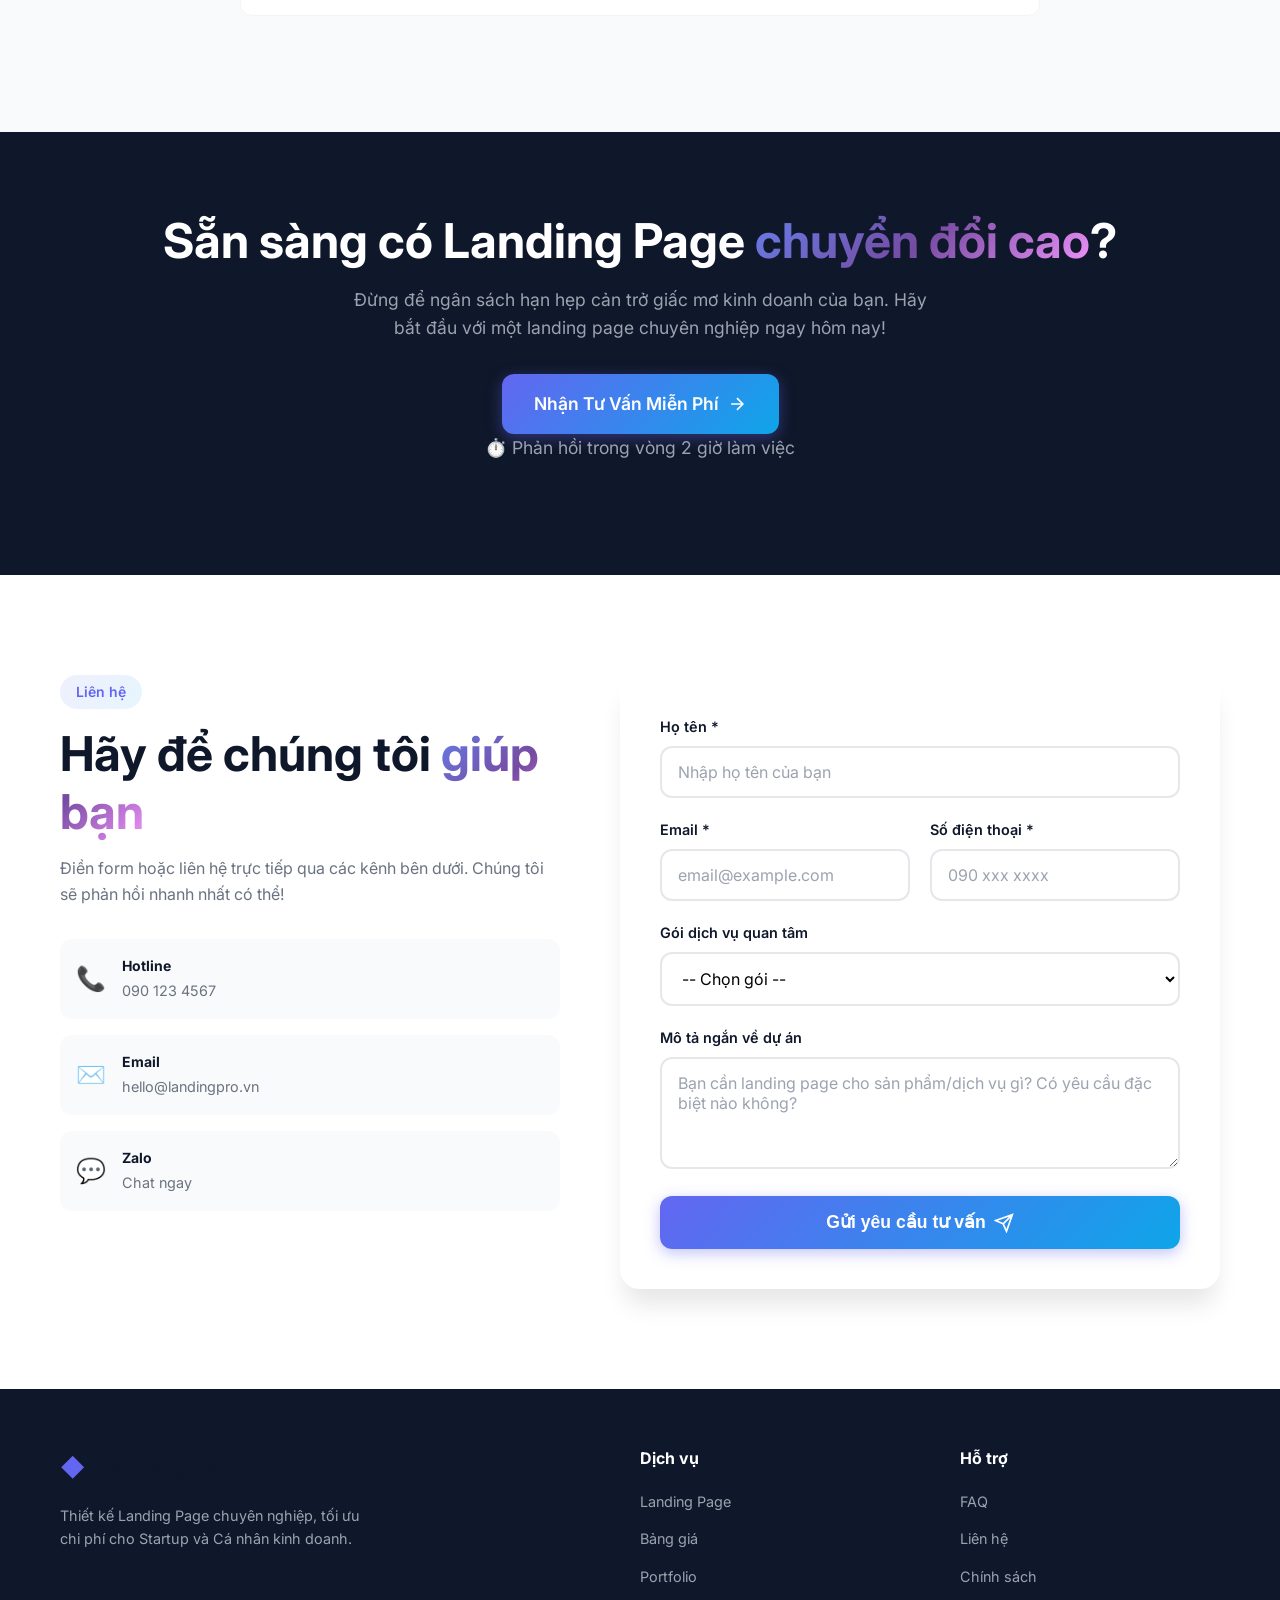
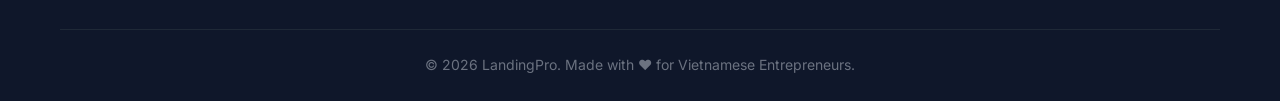
==== commit 0e03c04f: "feat: Add LandingPro website with HTML, CSS, and JS Co-authored-by: taluan374 <taluan374@gmail.com>" ====
--- a/index.html
+++ b/index.html
@@ -3,1305 +3,653 @@
 <head>
     <meta charset="UTF-8">
     <meta name="viewport" content="width=device-width, initial-scale=1.0">
-    <title>Trello Todo Board Pro</title>
-    <style>
-        :root {
-            --bg-primary: linear-gradient(135deg, #0079bf 0%, #5067c5 100%);
-            --bg-column: #ebecf0;
-            --bg-card: #ffffff;
-            --text-primary: #172b4d;
-            --text-secondary: #5e6c84;
-            --border-color: #ddd;
-            --shadow: 0 1px 3px rgba(0,0,0,0.12);
-            --accent: #0079bf;
-        }
-
-        .dark-mode {
-            --bg-primary: linear-gradient(135deg, #1a1a2e 0%, #16213e 100%);
-            --bg-column: #2d2d44;
-            --bg-card: #3d3d5c;
-            --text-primary: #e0e0e0;
-            --text-secondary: #a0a0a0;
-            --border-color: #4d4d6d;
-            --shadow: 0 1px 3px rgba(0,0,0,0.3);
-            --accent: #4dabf7;
-        }
-
-        * {
-            margin: 0;
-            padding: 0;
-            box-sizing: border-box;
-        }
-
-        body {
-            font-family: 'Segoe UI', Tahoma, Geneva, Verdana, sans-serif;
-            background: var(--bg-primary);
-            min-height: 100vh;
-            padding: 15px;
-            transition: background 0.3s ease;
-        }
-
-        /* Header & Toolbar */
-        .toolbar {
-            display: flex;
-            flex-wrap: wrap;
-            gap: 10px;
-            align-items: center;
-            justify-content: space-between;
-            margin-bottom: 20px;
-            padding: 15px;
-            background: rgba(255,255,255,0.1);
-            backdrop-filter: blur(10px);
-            border-radius: 12px;
-        }
-
-        .toolbar-left {
-            display: flex;
-            align-items: center;
-            gap: 15px;
-            flex-wrap: wrap;
-        }
-
-        .toolbar h1 {
-            color: white;
-            font-size: 1.5rem;
-            text-shadow: 0 2px 4px rgba(0,0,0,0.2);
-        }
-
-        .search-box {
-            position: relative;
-        }
-
-        .search-box input {
-            padding: 10px 15px 10px 40px;
-            border: none;
-            border-radius: 8px;
-            background: rgba(255,255,255,0.9);
-            font-size: 0.9rem;
-            width: 200px;
-            transition: all 0.3s;
-        }
-
-        .search-box input:focus {
-            outline: none;
-            width: 250px;
-            box-shadow: 0 0 0 3px rgba(255,255,255,0.3);
-        }
-
-        .search-box::before {
-            content: '🔍';
-            position: absolute;
-            left: 12px;
-            top: 50%;
-            transform: translateY(-50%);
-            font-size: 0.9rem;
-        }
-
-        .toolbar-right {
-            display: flex;
-            gap: 8px;
-            flex-wrap: wrap;
-        }
-
-        .toolbar-btn {
-            padding: 10px 15px;
-            border: none;
-            border-radius: 8px;
-            background: rgba(255,255,255,0.2);
-            color: white;
-            cursor: pointer;
-            font-size: 0.85rem;
-            transition: all 0.3s;
-            display: flex;
-            align-items: center;
-            gap: 6px;
-        }
-
-        .toolbar-btn:hover {
-            background: rgba(255,255,255,0.3);
-            transform: translateY(-2px);
-        }
-
-        .toolbar-btn.active {
-            background: rgba(255,255,255,0.9);
-            color: #333;
-        }
-
-        /* Board */
-        .board {
-            display: flex;
-            gap: 15px;
-            overflow-x: auto;
-            padding-bottom: 20px;
-            min-height: calc(100vh - 140px);
-            align-items: flex-start;
-        }
-
-        .board::-webkit-scrollbar {
-            height: 8px;
-        }
-
-        .board::-webkit-scrollbar-thumb {
-            background: rgba(255,255,255,0.3);
-            border-radius: 4px;
-        }
-
-        .column {
-            background: var(--bg-column);
-            border-radius: 12px;
-            min-width: 300px;
-            max-width: 300px;
-            padding: 12px;
-            display: flex;
-            flex-direction: column;
-            max-height: calc(100vh - 160px);
-            transition: background 0.3s;
-        }
-
-        .column-header {
-            display: flex;
-            justify-content: space-between;
-            align-items: center;
-            padding: 8px 4px;
-            margin-bottom: 10px;
-        }
-
-        .column-title {
-            font-weight: 700;
-            font-size: 0.95rem;
-            color: var(--text-primary);
-            cursor: pointer;
-            padding: 4px 8px;
-            border-radius: 4px;
-            transition: background 0.2s;
-        }
-
-        .column-title:hover {
-            background: rgba(0,0,0,0.1);
-        }
-
-        .column-title-input {
-            font-weight: 700;
-            font-size: 0.95rem;
-            color: var(--text-primary);
-            background: var(--bg-card);
-            border: 2px solid var(--accent);
-            border-radius: 4px;
-            padding: 4px 8px;
-            width: 100%;
-        }
-
-        .column-actions {
-            display: flex;
-            gap: 5px;
-            align-items: center;
-        }
-
-        .card-count {
-            background: rgba(0,0,0,0.1);
-            color: var(--text-secondary);
-            padding: 2px 8px;
-            border-radius: 10px;
-            font-size: 0.75rem;
-        }
-
-        .column-delete {
-            background: none;
-            border: none;
-            color: var(--text-secondary);
-            cursor: pointer;
-            padding: 4px;
-            border-radius: 4px;
-            opacity: 0;
-            transition: all 0.2s;
-        }
-
-        .column:hover .column-delete {
-            opacity: 1;
-        }
-
-        .column-delete:hover {
-            background: #ffebee;
-            color: #e53935;
-        }
-
-        .cards-container {
-            flex: 1;
-            overflow-y: auto;
-            min-height: 50px;
-        }
-
-        .cards-container::-webkit-scrollbar {
-            width: 6px;
-        }
-
-        .cards-container::-webkit-scrollbar-thumb {
-            background: rgba(0,0,0,0.2);
-            border-radius: 3px;
-        }
-
-        /* Cards */
-        .card {
-            background: var(--bg-card);
-            border-radius: 8px;
-            padding: 12px;
-            margin-bottom: 10px;
-            box-shadow: var(--shadow);
-            cursor: grab;
-            transition: all 0.2s ease;
-            position: relative;
-            touch-action: none;
-        }
-
-        .card:hover {
-            box-shadow: 0 4px 12px rgba(0,0,0,0.15);
-            transform: translateY(-2px);
-        }
-
-        .card.dragging {
-            opacity: 0.5;
-            cursor: grabbing;
-            transform: rotate(3deg);
-        }
-
-        .card.drag-over {
-            border-top: 3px solid var(--accent);
-        }
-
-        .card-labels {
-            display: flex;
-            gap: 4px;
-            margin-bottom: 8px;
-            flex-wrap: wrap;
-        }
-
-        .label {
-            height: 8px;
-            width: 40px;
-            border-radius: 4px;
-        }
-
-        .label.red { background: #ef5350; }
-        .label.yellow { background: #ffee58; }
-        .label.green { background: #66bb6a; }
-        .label.blue { background: #42a5f5; }
-        .label.purple { background: #ab47bc; }
-        .label.orange { background: #ff9800; }
-
-        .card-content {
-            color: var(--text-primary);
-            font-size: 0.9rem;
-            word-wrap: break-word;
-            padding-right: 25px;
-            cursor: text;
-        }
-
-        .card-content-input {
-            width: 100%;
-            border: 2px solid var(--accent);
-            border-radius: 4px;
-            padding: 8px;
-            font-size: 0.9rem;
-            resize: none;
-            min-height: 60px;
-            color: var(--text-primary);
-            background: var(--bg-card);
-        }
-
-        .card-due {
-            display: flex;
-            align-items: center;
-            gap: 5px;
-            margin-top: 8px;
-            font-size: 0.75rem;
-            color: var(--text-secondary);
-            padding: 4px 8px;
-            background: rgba(0,0,0,0.05);
-            border-radius: 4px;
-            width: fit-content;
-        }
-
-        .card-due.overdue {
-            background: #ffebee;
-            color: #e53935;
-        }
-
-        .card-due.soon {
-            background: #fff8e1;
-            color: #f57c00;
-        }
-
-        .card-due.completed {
-            background: #e8f5e9;
-            color: #43a047;
-        }
-
-        .card-actions {
-            position: absolute;
-            top: 8px;
-            right: 8px;
-            display: flex;
-            gap: 2px;
-            opacity: 0;
-            transition: opacity 0.2s;
-        }
-
-        .card:hover .card-actions {
-            opacity: 1;
-        }
-
-        .card-btn {
-            background: none;
-            border: none;
-            color: var(--text-secondary);
-            cursor: pointer;
-            padding: 4px;
-            border-radius: 4px;
-            font-size: 0.9rem;
-            transition: all 0.2s;
-        }
-
-        .card-btn:hover {
-            background: rgba(0,0,0,0.1);
-        }
-
-        .card-btn.delete:hover {
-            background: #ffebee;
-            color: #e53935;
-        }
-
-        /* Add Card Form */
-        .add-card-form {
-            margin-top: 8px;
-        }
-
-        .add-card-btn {
-            width: 100%;
-            padding: 10px;
-            background: transparent;
-            border: none;
-            border-radius: 8px;
-            color: var(--text-secondary);
-            cursor: pointer;
-            text-align: left;
-            font-size: 0.9rem;
-            transition: background 0.2s;
-        }
-
-        .add-card-btn:hover {
-            background: rgba(0,0,0,0.05);
-            color: var(--text-primary);
-        }
-
-        .add-card-btn::before {
-            content: '+ ';
-        }
-
-        .card-input-area {
-            display: none;
-            background: var(--bg-card);
-            border-radius: 8px;
-            padding: 12px;
-            box-shadow: var(--shadow);
-        }
-
-        .card-input-area.active {
-            display: block;
-        }
-
-        .card-input {
-            width: 100%;
-            padding: 10px;
-            border: none;
-            border-radius: 6px;
-            font-size: 0.9rem;
-            resize: none;
-            min-height: 60px;
-            background: var(--bg-column);
-            color: var(--text-primary);
-            margin-bottom: 10px;
-        }
-
-        .card-input:focus {
-            outline: 2px solid var(--accent);
-        }
-
-        .due-date-row {
-            display: flex;
-            align-items: center;
-            gap: 10px;
-            margin-bottom: 10px;
-        }
-
-        .due-date-row label {
-            font-size: 0.8rem;
-            color: var(--text-secondary);
-        }
-
-        .due-date-input {
-            padding: 6px 10px;
-            border: 1px solid var(--border-color);
-            border-radius: 4px;
-            font-size: 0.85rem;
-            background: var(--bg-column);
-            color: var(--text-primary);
-        }
-
-        .input-actions {
-            display: flex;
-            gap: 8px;
-            align-items: center;
-            flex-wrap: wrap;
-        }
-
-        .btn-add {
-            background: var(--accent);
-            color: white;
-            border: none;
-            padding: 8px 16px;
-            border-radius: 4px;
-            cursor: pointer;
-            font-weight: 500;
-            transition: all 0.2s;
-        }
-
-        .btn-add:hover {
-            filter: brightness(1.1);
-        }
-
-        .btn-cancel {
-            background: none;
-            border: none;
-            color: var(--text-secondary);
-            cursor: pointer;
-            font-size: 1.3rem;
-            padding: 4px 8px;
-        }
-
-        .btn-cancel:hover {
-            color: var(--text-primary);
-        }
-
-        .label-picker {
-            display: flex;
-            gap: 4px;
-            margin-left: auto;
-        }
-
-        .label-option {
-            width: 24px;
-            height: 24px;
-            border-radius: 4px;
-            cursor: pointer;
-            border: 2px solid transparent;
-            transition: all 0.2s;
-        }
-
-        .label-option:hover {
-            transform: scale(1.1);
-        }
-
-        .label-option.selected {
-            border-color: var(--text-primary);
-        }
-
-        .label-option.red { background: #ef5350; }
-        .label-option.yellow { background: #ffee58; }
-        .label-option.green { background: #66bb6a; }
-        .label-option.blue { background: #42a5f5; }
-        .label-option.purple { background: #ab47bc; }
-        .label-option.orange { background: #ff9800; }
-
-        /* Add Column */
-        .add-column {
-            min-width: 300px;
-            max-width: 300px;
-            background: rgba(255,255,255,0.2);
-            border-radius: 12px;
-            padding: 12px;
-            cursor: pointer;
-            transition: all 0.3s;
-            display: flex;
-            align-items: center;
-            justify-content: center;
-            color: white;
-            font-weight: 500;
-            height: fit-content;
-        }
-
-        .add-column:hover {
-            background: rgba(255,255,255,0.3);
-        }
-
-        .add-column-form {
-            min-width: 300px;
-            max-width: 300px;
-            background: var(--bg-column);
-            border-radius: 12px;
-            padding: 12px;
-            display: none;
-        }
-
-        .add-column-form.active {
-            display: block;
-        }
-
-        .add-column-input {
-            width: 100%;
-            padding: 10px;
-            border: 2px solid var(--accent);
-            border-radius: 6px;
-            font-size: 0.95rem;
-            margin-bottom: 10px;
-            background: var(--bg-card);
-            color: var(--text-primary);
-        }
-
-        /* Empty State */
-        .empty-state {
-            text-align: center;
-            padding: 30px 20px;
-            color: var(--text-secondary);
-            font-size: 0.85rem;
-        }
-
-        .empty-state span {
-            font-size: 2rem;
-            display: block;
-            margin-bottom: 10px;
-        }
-
-        /* Modal */
-        .modal-overlay {
-            position: fixed;
-            top: 0;
-            left: 0;
-            width: 100%;
-            height: 100%;
-            background: rgba(0,0,0,0.6);
-            display: none;
-            align-items: center;
-            justify-content: center;
-            z-index: 1000;
-        }
-
-        .modal-overlay.active {
-            display: flex;
-        }
-
-        .modal {
-            background: var(--bg-card);
-            border-radius: 12px;
-            padding: 25px;
-            max-width: 400px;
-            width: 90%;
-            color: var(--text-primary);
-        }
-
-        .modal h3 {
-            margin-bottom: 15px;
-        }
-
-        .modal p {
-            margin-bottom: 20px;
-            color: var(--text-secondary);
-        }
-
-        .modal-actions {
-            display: flex;
-            gap: 10px;
-            justify-content: flex-end;
-        }
-
-        .modal-btn {
-            padding: 10px 20px;
-            border: none;
-            border-radius: 6px;
-            cursor: pointer;
-            font-weight: 500;
-            transition: all 0.2s;
-        }
-
-        .modal-btn.cancel {
-            background: var(--bg-column);
-            color: var(--text-primary);
-        }
-
-        .modal-btn.danger {
-            background: #e53935;
-            color: white;
-        }
-
-        .modal-btn:hover {
-            filter: brightness(0.95);
-        }
-
-        /* Toast */
-        .toast {
-            position: fixed;
-            bottom: 20px;
-            right: 20px;
-            background: #333;
-            color: white;
-            padding: 15px 25px;
-            border-radius: 8px;
-            transform: translateX(400px);
-            transition: transform 0.3s ease;
-            z-index: 1001;
-        }
-
-        .toast.show {
-            transform: translateX(0);
-        }
-
-        .toast.success {
-            background: #43a047;
-        }
-
-        .toast.error {
-            background: #e53935;
-        }
-
-        /* Responsive */
-        @media (max-width: 768px) {
-            .toolbar {
-                flex-direction: column;
-                align-items: stretch;
-            }
-
-            .toolbar-left {
-                justify-content: center;
-            }
-
-            .toolbar-right {
-                justify-content: center;
-            }
-
-            .search-box input {
-                width: 100%;
-            }
-
-            .search-box input:focus {
-                width: 100%;
-            }
-
-            .column {
-                min-width: 280px;
-                max-width: 280px;
-            }
-
-            .add-column, .add-column-form {
-                min-width: 280px;
-                max-width: 280px;
-            }
-        }
-
-        /* Touch drag feedback */
-        .touch-dragging {
-            position: fixed;
-            z-index: 1000;
-            pointer-events: none;
-            opacity: 0.9;
-            transform: rotate(3deg);
-            box-shadow: 0 10px 30px rgba(0,0,0,0.3);
-        }
-    </style>
+    <title>LandingPro - Thiết Kế Landing Page Chuyên Nghiệp | Tối Ưu Chi Phí</title>
+    <meta name="description" content="Dịch vụ thiết kế landing page chuyên nghiệp cho startup và cá nhân. Tinh gọn - Tối ưu - Hiệu quả. Chỉ từ 2.990.000đ">
+    <link rel="preconnect" href="https://fonts.googleapis.com">
+    <link rel="preconnect" href="https://fonts.gstatic.com" crossorigin>
+    <link href="https://fonts.googleapis.com/css2?family=Inter:wght@300;400;500;600;700;800&display=swap" rel="stylesheet">
+    <link rel="stylesheet" href="styles.css">
 </head>
 <body>
-    <div class="toolbar">
-        <div class="toolbar-left">
-            <h1>📋 Trello Board Pro</h1>
-            <div class="search-box">
-                <input type="text" id="searchInput" placeholder="Tìm kiếm..." oninput="handleSearch()">
-            </div>
-        </div>
-        <div class="toolbar-right">
-            <button class="toolbar-btn" id="darkModeBtn" onclick="toggleDarkMode()">
-                <span id="darkModeIcon">🌙</span> Dark
+    <!-- Navigation -->
+    <nav class="navbar">
+        <div class="container">
+            <a href="#" class="logo">
+                <span class="logo-icon">◆</span>
+                LandingPro
+            </a>
+            <ul class="nav-links">
+                <li><a href="#services">Dịch vụ</a></li>
+                <li><a href="#process">Quy trình</a></li>
+                <li><a href="#pricing">Bảng giá</a></li>
+                <li><a href="#portfolio">Portfolio</a></li>
+                <li><a href="#contact" class="btn btn-nav">Liên hệ ngay</a></li>
+            </ul>
+            <button class="mobile-menu-btn" aria-label="Menu">
+                <span></span>
+                <span></span>
+                <span></span>
             </button>
-            <button class="toolbar-btn" onclick="exportData()">
-                📤 Export
-            </button>
-            <button class="toolbar-btn" onclick="document.getElementById('importInput').click()">
-                📥 Import
-            </button>
-            <input type="file" id="importInput" accept=".json" style="display:none" onchange="importData(event)">
-        </div>
+        </div>
+    </nav>
+
+    <!-- Hero Section -->
+    <section class="hero">
+        <div class="hero-bg"></div>
+        <div class="container">
+            <div class="hero-content">
+                <div class="hero-badge">
+                    <span class="badge-icon">⚡</span>
+                    Dành cho Startup & Cá nhân
+                </div>
+                <h1 class="hero-title">
+                    Landing Page <span class="gradient-text">Chuyên Nghiệp</span><br>
+                    Chi Phí <span class="gradient-text">Tinh Gọn</span>
+                </h1>
+                <p class="hero-subtitle">
+                    Tối ưu chuyển đổi, trải nghiệm mượt mà, ngân sách hợp lý.<br>
+                    Giải pháp hoàn hảo cho những ai muốn bắt đầu nhanh chóng mà không lo về chi phí.
+                </p>
+                <div class="hero-cta">
+                    <a href="#contact" class="btn btn-primary btn-lg">
+                        Nhận Báo Giá Miễn Phí
+                        <svg width="20" height="20" viewBox="0 0 24 24" fill="none" stroke="currentColor" stroke-width="2">
+                            <path d="M5 12h14M12 5l7 7-7 7"/>
+                        </svg>
+                    </a>
+                    <a href="#portfolio" class="btn btn-outline btn-lg">Xem Portfolio</a>
+                </div>
+                <div class="hero-stats">
+                    <div class="stat">
+                        <span class="stat-number">150+</span>
+                        <span class="stat-label">Dự án hoàn thành</span>
+                    </div>
+                    <div class="stat">
+                        <span class="stat-number">98%</span>
+                        <span class="stat-label">Khách hàng hài lòng</span>
+                    </div>
+                    <div class="stat">
+                        <span class="stat-number">3-5</span>
+                        <span class="stat-label">Ngày hoàn thành</span>
+                    </div>
+                </div>
+            </div>
+            <div class="hero-visual">
+                <div class="mockup-container">
+                    <div class="mockup-browser">
+                        <div class="browser-header">
+                            <div class="browser-dots">
+                                <span></span><span></span><span></span>
+                            </div>
+                            <div class="browser-url">yourlandingpage.com</div>
+                        </div>
+                        <div class="browser-content">
+                            <div class="mock-hero"></div>
+                            <div class="mock-features">
+                                <div class="mock-card"></div>
+                                <div class="mock-card"></div>
+                                <div class="mock-card"></div>
+                            </div>
+                            <div class="mock-cta"></div>
+                        </div>
+                    </div>
+                    <div class="floating-element float-1">✨</div>
+                    <div class="floating-element float-2">🚀</div>
+                    <div class="floating-element float-3">💎</div>
+                </div>
+            </div>
+        </div>
+    </section>
+
+    <!-- Pain Points Section -->
+    <section class="pain-points">
+        <div class="container">
+            <div class="section-header">
+                <span class="section-tag">Bạn đang gặp vấn đề?</span>
+                <h2>Những nỗi lo khi <span class="gradient-text">bắt đầu kinh doanh online</span></h2>
+            </div>
+            <div class="pain-grid">
+                <div class="pain-card">
+                    <div class="pain-icon">💸</div>
+                    <h3>Chi phí quá cao</h3>
+                    <p>Agency báo giá 20-50 triệu cho một website, quá sức với ngân sách startup</p>
+                </div>
+                <div class="pain-card">
+                    <div class="pain-icon">⏰</div>
+                    <h3>Thời gian quá lâu</h3>
+                    <p>Chờ 1-2 tháng để có website trong khi cơ hội kinh doanh không đợi ai</p>
+                </div>
+                <div class="pain-card">
+                    <div class="pain-icon">😵</div>
+                    <h3>Quá phức tạp</h3>
+                    <p>Không biết bắt đầu từ đâu, công nghệ nào, thiết kế ra sao</p>
+                </div>
+                <div class="pain-card">
+                    <div class="pain-icon">📉</div>
+                    <h3>Không chuyển đổi</h3>
+                    <p>Có web nhưng không ai liên hệ, không tạo được leads hay đơn hàng</p>
+                </div>
+            </div>
+        </div>
+    </section>
+
+    <!-- Solution Section -->
+    <section class="solution" id="services">
+        <div class="container">
+            <div class="solution-content">
+                <div class="solution-text">
+                    <span class="section-tag">Giải pháp</span>
+                    <h2>Landing Page <span class="gradient-text">Tối Ưu Chuyển Đổi</span></h2>
+                    <p class="solution-desc">
+                        Chúng tôi hiểu startup và cá nhân kinh doanh cần gì: 
+                        <strong>nhanh, đẹp, hiệu quả, và hợp túi tiền</strong>. 
+                        Không cần website phức tạp, một landing page được thiết kế tốt 
+                        có thể mang lại kết quả tốt hơn nhiều.
+                    </p>
+                    <ul class="solution-list">
+                        <li>
+                            <span class="check-icon">✓</span>
+                            <div>
+                                <strong>Thiết kế tập trung vào chuyển đổi</strong>
+                                <p>Mỗi element đều được đặt đúng vị trí để dẫn dắt khách hàng hành động</p>
+                            </div>
+                        </li>
+                        <li>
+                            <span class="check-icon">✓</span>
+                            <div>
+                                <strong>Tối ưu tốc độ & SEO</strong>
+                                <p>Load nhanh dưới 3 giây, chuẩn SEO để Google yêu thích</p>
+                            </div>
+                        </li>
+                        <li>
+                            <span class="check-icon">✓</span>
+                            <div>
+                                <strong>Responsive hoàn hảo</strong>
+                                <p>Hiển thị đẹp trên mọi thiết bị: desktop, tablet, mobile</p>
+                            </div>
+                        </li>
+                        <li>
+                            <span class="check-icon">✓</span>
+                            <div>
+                                <strong>Tích hợp công cụ marketing</strong>
+                                <p>Sẵn sàng kết nối Facebook Pixel, Google Analytics, form thu lead</p>
+                            </div>
+                        </li>
+                    </ul>
+                </div>
+                <div class="solution-visual">
+                    <div class="feature-showcase">
+                        <div class="showcase-item active" data-feature="conversion">
+                            <div class="showcase-icon">🎯</div>
+                            <div class="showcase-content">
+                                <h4>Tỷ lệ chuyển đổi cao</h4>
+                                <p>Trung bình tăng 40% so với website thông thường</p>
+                            </div>
+                        </div>
+                        <div class="showcase-item" data-feature="speed">
+                            <div class="showcase-icon">⚡</div>
+                            <div class="showcase-content">
+                                <h4>Tốc độ siêu nhanh</h4>
+                                <p>Điểm PageSpeed Insights > 90</p>
+                            </div>
+                        </div>
+                        <div class="showcase-item" data-feature="mobile">
+                            <div class="showcase-icon">📱</div>
+                            <div class="showcase-content">
+                                <h4>Mobile-first design</h4>
+                                <p>70% traffic từ mobile, chúng tôi ưu tiên trải nghiệm mobile</p>
+                            </div>
+                        </div>
+                        <div class="showcase-item" data-feature="support">
+                            <div class="showcase-icon">🛠️</div>
+                            <div class="showcase-content">
+                                <h4>Hỗ trợ sau bàn giao</h4>
+                                <p>30 ngày hỗ trợ miễn phí sau khi hoàn thành</p>
+                            </div>
+                        </div>
+                    </div>
+                </div>
+            </div>
+        </div>
+    </section>
+
+    <!-- Process Section -->
+    <section class="process" id="process">
+        <div class="container">
+            <div class="section-header">
+                <span class="section-tag">Quy trình</span>
+                <h2>Chỉ <span class="gradient-text">4 bước</span> để có Landing Page</h2>
+                <p>Đơn giản, minh bạch, nhanh chóng</p>
+            </div>
+            <div class="process-timeline">
+                <div class="process-step">
+                    <div class="step-number">01</div>
+                    <div class="step-content">
+                        <h3>Tư vấn & Lên brief</h3>
+                        <p>Trao đổi về mục tiêu, đối tượng khách hàng, nội dung và phong cách mong muốn</p>
+                        <span class="step-time">30 phút</span>
+                    </div>
+                </div>
+                <div class="process-step">
+                    <div class="step-number">02</div>
+                    <div class="step-content">
+                        <h3>Thiết kế mockup</h3>
+                        <p>Gửi bản thiết kế preview để bạn duyệt và góp ý chỉnh sửa</p>
+                        <span class="step-time">1-2 ngày</span>
+                    </div>
+                </div>
+                <div class="process-step">
+                    <div class="step-number">03</div>
+                    <div class="step-content">
+                        <h3>Phát triển & Code</h3>
+                        <p>Biến thiết kế thành landing page hoàn chỉnh, tối ưu và responsive</p>
+                        <span class="step-time">2-3 ngày</span>
+                    </div>
+                </div>
+                <div class="process-step">
+                    <div class="step-number">04</div>
+                    <div class="step-content">
+                        <h3>Bàn giao & Hướng dẫn</h3>
+                        <p>Deploy lên hosting, tích hợp domain, hướng dẫn quản lý cơ bản</p>
+                        <span class="step-time">1 ngày</span>
+                    </div>
+                </div>
+            </div>
+        </div>
+    </section>
+
+    <!-- Pricing Section -->
+    <section class="pricing" id="pricing">
+        <div class="container">
+            <div class="section-header">
+                <span class="section-tag">Bảng giá</span>
+                <h2>Gói dịch vụ <span class="gradient-text">phù hợp mọi nhu cầu</span></h2>
+                <p>Minh bạch, không phát sinh, thanh toán theo tiến độ</p>
+            </div>
+            <div class="pricing-grid">
+                <div class="pricing-card">
+                    <div class="pricing-header">
+                        <h3>Starter</h3>
+                        <p>Cho cá nhân mới bắt đầu</p>
+                    </div>
+                    <div class="pricing-price">
+                        <span class="price-amount">2.990.000</span>
+                        <span class="price-currency">VNĐ</span>
+                    </div>
+                    <ul class="pricing-features">
+                        <li><span class="check">✓</span> 1 trang landing page</li>
+                        <li><span class="check">✓</span> Thiết kế responsive</li>
+                        <li><span class="check">✓</span> Form liên hệ cơ bản</li>
+                        <li><span class="check">✓</span> Tối ưu SEO on-page</li>
+                        <li><span class="check">✓</span> Hosting 1 năm miễn phí</li>
+                        <li><span class="check">✓</span> 1 lần chỉnh sửa</li>
+                        <li class="disabled"><span class="x">✗</span> Tích hợp Pixel/Analytics</li>
+                        <li class="disabled"><span class="x">✗</span> Animation nâng cao</li>
+                    </ul>
+                    <a href="#contact" class="btn btn-outline btn-block">Chọn gói này</a>
+                </div>
+                
+                <div class="pricing-card featured">
+                    <div class="pricing-badge">Phổ biến nhất</div>
+                    <div class="pricing-header">
+                        <h3>Professional</h3>
+                        <p>Cho startup muốn tăng tốc</p>
+                    </div>
+                    <div class="pricing-price">
+                        <span class="price-amount">4.990.000</span>
+                        <span class="price-currency">VNĐ</span>
+                    </div>
+                    <ul class="pricing-features">
+                        <li><span class="check">✓</span> 1 trang landing page</li>
+                        <li><span class="check">✓</span> Thiết kế premium responsive</li>
+                        <li><span class="check">✓</span> Form liên hệ + gửi email</li>
+                        <li><span class="check">✓</span> Tối ưu SEO on-page</li>
+                        <li><span class="check">✓</span> Hosting 1 năm miễn phí</li>
+                        <li><span class="check">✓</span> 3 lần chỉnh sửa</li>
+                        <li><span class="check">✓</span> Tích hợp Pixel/Analytics</li>
+                        <li><span class="check">✓</span> Animation mượt mà</li>
+                    </ul>
+                    <a href="#contact" class="btn btn-primary btn-block">Chọn gói này</a>
+                </div>
+                
+                <div class="pricing-card">
+                    <div class="pricing-header">
+                        <h3>Business</h3>
+                        <p>Cho doanh nghiệp chuyên nghiệp</p>
+                    </div>
+                    <div class="pricing-price">
+                        <span class="price-amount">7.990.000</span>
+                        <span class="price-currency">VNĐ</span>
+                    </div>
+                    <ul class="pricing-features">
+                        <li><span class="check">✓</span> Đa trang (tối đa 5 trang)</li>
+                        <li><span class="check">✓</span> Thiết kế custom cao cấp</li>
+                        <li><span class="check">✓</span> Form + CRM integration</li>
+                        <li><span class="check">✓</span> SEO on-page + Schema</li>
+                        <li><span class="check">✓</span> Hosting 1 năm miễn phí</li>
+                        <li><span class="check">✓</span> Chỉnh sửa không giới hạn</li>
+                        <li><span class="check">✓</span> Full tracking setup</li>
+                        <li><span class="check">✓</span> Animation & Micro-interactions</li>
+                    </ul>
+                    <a href="#contact" class="btn btn-outline btn-block">Chọn gói này</a>
+                </div>
+            </div>
+            <div class="pricing-note">
+                <p>💡 <strong>Không tìm thấy gói phù hợp?</strong> Liên hệ để nhận báo giá custom theo nhu cầu của bạn</p>
+            </div>
+        </div>
+    </section>
+
+    <!-- Portfolio Section -->
+    <section class="portfolio" id="portfolio">
+        <div class="container">
+            <div class="section-header">
+                <span class="section-tag">Portfolio</span>
+                <h2>Một số dự án <span class="gradient-text">đã thực hiện</span></h2>
+            </div>
+            <div class="portfolio-grid">
+                <div class="portfolio-item">
+                    <div class="portfolio-image" style="background: linear-gradient(135deg, #667eea 0%, #764ba2 100%);">
+                        <div class="portfolio-overlay">
+                            <span class="portfolio-category">SaaS Product</span>
+                        </div>
+                    </div>
+                    <div class="portfolio-info">
+                        <h4>CloudSync App</h4>
+                        <p>Landing page cho ứng dụng đồng bộ dữ liệu</p>
+                    </div>
+                </div>
+                <div class="portfolio-item">
+                    <div class="portfolio-image" style="background: linear-gradient(135deg, #f093fb 0%, #f5576c 100%);">
+                        <div class="portfolio-overlay">
+                            <span class="portfolio-category">E-commerce</span>
+                        </div>
+                    </div>
+                    <div class="portfolio-info">
+                        <h4>BeautyGlow</h4>
+                        <p>Landing page ra mắt sản phẩm skincare mới</p>
+                    </div>
+                </div>
+                <div class="portfolio-item">
+                    <div class="portfolio-image" style="background: linear-gradient(135deg, #4facfe 0%, #00f2fe 100%);">
+                        <div class="portfolio-overlay">
+                            <span class="portfolio-category">Education</span>
+                        </div>
+                    </div>
+                    <div class="portfolio-info">
+                        <h4>LearnCode Academy</h4>
+                        <p>Landing page khóa học lập trình online</p>
+                    </div>
+                </div>
+                <div class="portfolio-item">
+                    <div class="portfolio-image" style="background: linear-gradient(135deg, #43e97b 0%, #38f9d7 100%);">
+                        <div class="portfolio-overlay">
+                            <span class="portfolio-category">Healthcare</span>
+                        </div>
+                    </div>
+                    <div class="portfolio-info">
+                        <h4>FitLife Coaching</h4>
+                        <p>Landing page dịch vụ huấn luyện sức khỏe</p>
+                    </div>
+                </div>
+            </div>
+        </div>
+    </section>
+
+    <!-- Testimonials Section -->
+    <section class="testimonials">
+        <div class="container">
+            <div class="section-header">
+                <span class="section-tag">Đánh giá</span>
+                <h2>Khách hàng <span class="gradient-text">nói gì về chúng tôi</span></h2>
+            </div>
+            <div class="testimonials-grid">
+                <div class="testimonial-card">
+                    <div class="testimonial-content">
+                        <div class="stars">★★★★★</div>
+                        <p>"Mình rất bất ngờ với tốc độ và chất lượng. Chỉ 4 ngày đã có landing page đẹp lung linh, chạy ads 1 tuần đã có 50 leads. Quá đáng đồng tiền!"</p>
+                    </div>
+                    <div class="testimonial-author">
+                        <div class="author-avatar">TH</div>
+                        <div class="author-info">
+                            <strong>Trần Hoàng</strong>
+                            <span>Founder, TechStart VN</span>
+                        </div>
+                    </div>
+                </div>
+                <div class="testimonial-card">
+                    <div class="testimonial-content">
+                        <div class="stars">★★★★★</div>
+                        <p>"Trước đó mình đã liên hệ 3-4 agency, họ báo giá từ 15-30 triệu. LandingPro chỉ 5 triệu mà chất lượng không hề thua kém. Rất recommend!"</p>
+                    </div>
+                    <div class="testimonial-author">
+                        <div class="author-avatar">NL</div>
+                        <div class="author-info">
+                            <strong>Nguyễn Linh</strong>
+                            <span>Owner, Linh Beauty Spa</span>
+                        </div>
+                    </div>
+                </div>
+                <div class="testimonial-card">
+                    <div class="testimonial-content">
+                        <div class="stars">★★★★★</div>
+                        <p>"Đội ngũ support rất nhiệt tình, giải đáp mọi thắc mắc nhanh chóng. Landing page load siêu nhanh, điểm Google PageSpeed 95 điểm!"</p>
+                    </div>
+                    <div class="testimonial-author">
+                        <div class="author-avatar">PD</div>
+                        <div class="author-info">
+                            <strong>Phạm Đức</strong>
+                            <span>CEO, EduOnline</span>
+                        </div>
+                    </div>
+                </div>
+            </div>
+        </div>
+    </section>
+
+    <!-- FAQ Section -->
+    <section class="faq">
+        <div class="container">
+            <div class="section-header">
+                <span class="section-tag">FAQ</span>
+                <h2>Câu hỏi <span class="gradient-text">thường gặp</span></h2>
+            </div>
+            <div class="faq-grid">
+                <div class="faq-item">
+                    <button class="faq-question">
+                        <span>Landing page khác gì với website thông thường?</span>
+                        <span class="faq-icon">+</span>
+                    </button>
+                    <div class="faq-answer">
+                        <p>Landing page là trang đơn tập trung vào một mục tiêu duy nhất (thu lead, bán hàng, đăng ký...), được tối ưu để chuyển đổi khách thăm thành khách hàng. Website thông thường có nhiều trang, nhiều thông tin, dễ làm người dùng phân tâm.</p>
+                    </div>
+                </div>
+                <div class="faq-item">
+                    <button class="faq-question">
+                        <span>Mình không có nội dung, có được hỗ trợ không?</span>
+                        <span class="faq-icon">+</span>
+                    </button>
+                    <div class="faq-answer">
+                        <p>Có! Chúng tôi sẽ hỗ trợ bạn xây dựng cấu trúc nội dung, đặt câu hỏi để khai thác thông tin sản phẩm/dịch vụ, và tư vấn viết content theo hướng chuyển đổi cao.</p>
+                    </div>
+                </div>
+                <div class="faq-item">
+                    <button class="faq-question">
+                        <span>Thanh toán như thế nào?</span>
+                        <span class="faq-icon">+</span>
+                    </button>
+                    <div class="faq-answer">
+                        <p>Thanh toán chia 2 đợt: 50% khi bắt đầu dự án và 50% còn lại khi bàn giao. Chấp nhận chuyển khoản ngân hàng, Momo, hoặc các ví điện tử phổ biến.</p>
+                    </div>
+                </div>
+                <div class="faq-item">
+                    <button class="faq-question">
+                        <span>Sau khi bàn giao, mình có thể tự chỉnh sửa không?</span>
+                        <span class="faq-icon">+</span>
+                    </button>
+                    <div class="faq-answer">
+                        <p>Có! Bạn sẽ nhận toàn bộ source code và hướng dẫn chỉnh sửa nội dung cơ bản. Nếu cần chỉnh sửa phức tạp hơn, chúng tôi có gói maintain hàng tháng với chi phí rất hợp lý.</p>
+                    </div>
+                </div>
+                <div class="faq-item">
+                    <button class="faq-question">
+                        <span>Có hỗ trợ chạy quảng cáo không?</span>
+                        <span class="faq-icon">+</span>
+                    </button>
+                    <div class="faq-answer">
+                        <p>Dịch vụ landing page không bao gồm chạy ads, nhưng chúng tôi sẽ setup sẵn Facebook Pixel, Google Analytics và các tracking cần thiết để bạn hoặc agency quảng cáo có thể chạy ngay.</p>
+                    </div>
+                </div>
+                <div class="faq-item">
+                    <button class="faq-question">
+                        <span>Có bảo hành không?</span>
+                        <span class="faq-icon">+</span>
+                    </button>
+                    <div class="faq-answer">
+                        <p>Có! Tất cả các gói đều được bảo hành 30 ngày miễn phí sau bàn giao. Chúng tôi sẽ fix mọi lỗi kỹ thuật phát sinh trong thời gian này.</p>
+                    </div>
+                </div>
+            </div>
+        </div>
+    </section>
+
+    <!-- CTA Section -->
+    <section class="cta-section">
+        <div class="container">
+            <div class="cta-content">
+                <h2>Sẵn sàng có Landing Page <span class="gradient-text">chuyển đổi cao</span>?</h2>
+                <p>Đừng để ngân sách hạn hẹp cản trở giấc mơ kinh doanh của bạn. Hãy bắt đầu với một landing page chuyên nghiệp ngay hôm nay!</p>
+                <div class="cta-buttons">
+                    <a href="#contact" class="btn btn-primary btn-lg">
+                        Nhận Tư Vấn Miễn Phí
+                        <svg width="20" height="20" viewBox="0 0 24 24" fill="none" stroke="currentColor" stroke-width="2">
+                            <path d="M5 12h14M12 5l7 7-7 7"/>
+                        </svg>
+                    </a>
+                </div>
+                <p class="cta-note">⏱️ Phản hồi trong vòng 2 giờ làm việc</p>
+            </div>
+        </div>
+    </section>
+
+    <!-- Contact Section -->
+    <section class="contact" id="contact">
+        <div class="container">
+            <div class="contact-wrapper">
+                <div class="contact-info">
+                    <span class="section-tag">Liên hệ</span>
+                    <h2>Hãy để chúng tôi <span class="gradient-text">giúp bạn</span></h2>
+                    <p>Điền form hoặc liên hệ trực tiếp qua các kênh bên dưới. Chúng tôi sẽ phản hồi nhanh nhất có thể!</p>
+                    
+                    <div class="contact-methods">
+                        <a href="tel:0901234567" class="contact-method">
+                            <div class="method-icon">📞</div>
+                            <div class="method-info">
+                                <strong>Hotline</strong>
+                                <span>090 123 4567</span>
+                            </div>
+                        </a>
+                        <a href="mailto:hello@landingpro.vn" class="contact-method">
+                            <div class="method-icon">✉️</div>
+                            <div class="method-info">
+                                <strong>Email</strong>
+                                <span>hello@landingpro.vn</span>
+                            </div>
+                        </a>
+                        <a href="https://zalo.me/0901234567" class="contact-method">
+                            <div class="method-icon">💬</div>
+                            <div class="method-info">
+                                <strong>Zalo</strong>
+                                <span>Chat ngay</span>
+                            </div>
+                        </a>
+                    </div>
+                </div>
+                
+                <form class="contact-form" id="contactForm">
+                    <div class="form-group">
+                        <label for="name">Họ tên *</label>
+                        <input type="text" id="name" name="name" required placeholder="Nhập họ tên của bạn">
+                    </div>
+                    <div class="form-row">
+                        <div class="form-group">
+                            <label for="email">Email *</label>
+                            <input type="email" id="email" name="email" required placeholder="email@example.com">
+                        </div>
+                        <div class="form-group">
+                            <label for="phone">Số điện thoại *</label>
+                            <input type="tel" id="phone" name="phone" required placeholder="090 xxx xxxx">
+                        </div>
+                    </div>
+                    <div class="form-group">
+                        <label for="package">Gói dịch vụ quan tâm</label>
+                        <select id="package" name="package">
+                            <option value="">-- Chọn gói --</option>
+                            <option value="starter">Starter - 2.990.000đ</option>
+                            <option value="professional">Professional - 4.990.000đ</option>
+                            <option value="business">Business - 7.990.000đ</option>
+                            <option value="custom">Custom (Liên hệ báo giá)</option>
+                        </select>
+                    </div>
+                    <div class="form-group">
+                        <label for="message">Mô tả ngắn về dự án</label>
+                        <textarea id="message" name="message" rows="4" placeholder="Bạn cần landing page cho sản phẩm/dịch vụ gì? Có yêu cầu đặc biệt nào không?"></textarea>
+                    </div>
+                    <button type="submit" class="btn btn-primary btn-block btn-lg">
+                        Gửi yêu cầu tư vấn
+                        <svg width="20" height="20" viewBox="0 0 24 24" fill="none" stroke="currentColor" stroke-width="2">
+                            <path d="M22 2L11 13M22 2l-7 20-4-9-9-4 20-7z"/>
+                        </svg>
+                    </button>
+                </form>
+            </div>
+        </div>
+    </section>
+
+    <!-- Footer -->
+    <footer class="footer">
+        <div class="container">
+            <div class="footer-content">
+                <div class="footer-brand">
+                    <a href="#" class="logo">
+                        <span class="logo-icon">◆</span>
+                        LandingPro
+                    </a>
+                    <p>Thiết kế Landing Page chuyên nghiệp, tối ưu chi phí cho Startup và Cá nhân kinh doanh.</p>
+                </div>
+                <div class="footer-links">
+                    <h4>Dịch vụ</h4>
+                    <ul>
+                        <li><a href="#services">Landing Page</a></li>
+                        <li><a href="#pricing">Bảng giá</a></li>
+                        <li><a href="#portfolio">Portfolio</a></li>
+                    </ul>
+                </div>
+                <div class="footer-links">
+                    <h4>Hỗ trợ</h4>
+                    <ul>
+                        <li><a href="#faq">FAQ</a></li>
+                        <li><a href="#contact">Liên hệ</a></li>
+                        <li><a href="#">Chính sách</a></li>
+                    </ul>
+                </div>
+            </div>
+            <div class="footer-bottom">
+                <p>© 2024 LandingPro. Made with ❤️ for Vietnamese Entrepreneurs.</p>
+            </div>
+        </div>
+    </footer>
+
+    <!-- Floating CTA -->
+    <div class="floating-cta">
+        <a href="https://zalo.me/0901234567" class="float-btn zalo" title="Chat Zalo">
+            <span>💬</span>
+        </a>
+        <a href="tel:0901234567" class="float-btn phone" title="Gọi ngay">
+            <span>📞</span>
+        </a>
     </div>
 
-    <div class="board" id="board">
-        <!-- Columns will be rendered here -->
-    </div>
-
-    <!-- Delete Confirmation Modal -->
-    <div class="modal-overlay" id="deleteModal">
-        <div class="modal">
-            <h3>⚠️ Xác nhận xóa</h3>
-            <p id="deleteMessage">Bạn có chắc muốn xóa?</p>
-            <div class="modal-actions">
-                <button class="modal-btn cancel" onclick="closeDeleteModal()">Hủy</button>
-                <button class="modal-btn danger" onclick="confirmDelete()">Xóa</button>
-            </div>
-        </div>
-    </div>
-
-    <!-- Toast -->
-    <div class="toast" id="toast"></div>
-
-    <script>
-        // ==================== DATA ====================
-        let boardData = JSON.parse(localStorage.getItem('trelloBoardPro')) || {
-            columns: [
-                { id: 'todo', title: '📝 Cần làm', cards: [] },
-                { id: 'doing', title: '🔄 Đang làm', cards: [] },
-                { id: 'done', title: '✅ Hoàn thành', cards: [] }
-            ],
-            settings: {
-                darkMode: false
-            }
-        };
-
-        let searchQuery = '';
-        let deleteCallback = null;
-        let draggedCard = null;
-        let draggedFromColumn = null;
-        let selectedLabels = {};
-
-        // Touch drag state
-        let touchDragElement = null;
-        let touchStartX = 0;
-        let touchStartY = 0;
-
-        // ==================== INITIALIZE ====================
-        document.addEventListener('DOMContentLoaded', () => {
-            if (boardData.settings?.darkMode) {
-                document.body.classList.add('dark-mode');
-                document.getElementById('darkModeIcon').textContent = '☀️';
-                document.getElementById('darkModeBtn').classList.add('active');
-            }
-            renderBoard();
-        });
-
-        // ==================== RENDER ====================
-        function renderBoard() {
-            const board = document.getElementById('board');
-            const filteredColumns = getFilteredData();
-
-            board.innerHTML = filteredColumns.map(column => `
-                <div class="column" data-column-id="${column.id}">
-                    <div class="column-header">
-                        <span class="column-title" ondblclick="editColumnTitle('${column.id}')" id="title-${column.id}">${escapeHtml(column.title)}</span>
-                        <div class="column-actions">
-                            <span class="card-count">${column.cards.length}</span>
-                            <button class="column-delete" onclick="requestDeleteColumn('${column.id}')" title="Xóa cột">🗑️</button>
-                        </div>
-                    </div>
-                    <div class="cards-container" 
-                         data-column-id="${column.id}"
-                         ondragover="handleDragOver(event)" 
-                         ondrop="handleDrop(event, '${column.id}')"
-                         ondragleave="handleDragLeave(event)">
-                        ${column.cards.length === 0 ? 
-                            '<div class="empty-state"><span>📋</span>Chưa có thẻ nào</div>' : 
-                            column.cards.map(card => renderCard(card, column.id)).join('')}
-                    </div>
-                    <div class="add-card-form">
-                        <button class="add-card-btn" onclick="showAddForm('${column.id}')">Thêm thẻ</button>
-                        <div class="card-input-area" id="input-${column.id}">
-                            <textarea class="card-input" 
-                                      id="textarea-${column.id}" 
-                                      placeholder="Nhập nội dung thẻ..."
-                                      onkeydown="handleInputKeydown(event, '${column.id}')"></textarea>
-                            <div class="due-date-row">
-                                <label>📅 Deadline:</label>
-                                <input type="date" class="due-date-input" id="duedate-${column.id}">
-                            </div>
-                            <div class="input-actions">
-                                <button class="btn-add" onclick="addCard('${column.id}')">Thêm</button>
-                                <button class="btn-cancel" onclick="hideAddForm('${column.id}')">×</button>
-                                <div class="label-picker" id="picker-${column.id}">
-                                    <div class="label-option red" onclick="toggleLabel('${column.id}', 'red', this)"></div>
-                                    <div class="label-option orange" onclick="toggleLabel('${column.id}', 'orange', this)"></div>
-                                    <div class="label-option yellow" onclick="toggleLabel('${column.id}', 'yellow', this)"></div>
-                                    <div class="label-option green" onclick="toggleLabel('${column.id}', 'green', this)"></div>
-                                    <div class="label-option blue" onclick="toggleLabel('${column.id}', 'blue', this)"></div>
-                                    <div class="label-option purple" onclick="toggleLabel('${column.id}', 'purple', this)"></div>
-                                </div>
-                            </div>
-                        </div>
-                    </div>
-                </div>
-            `).join('') + `
-                <div class="add-column" id="addColumnBtn" onclick="showAddColumnForm()">
-                    + Thêm cột mới
-                </div>
-                <div class="add-column-form" id="addColumnForm">
-                    <input type="text" class="add-column-input" id="newColumnInput" 
-                           placeholder="Tên cột..." onkeydown="handleColumnInputKeydown(event)">
-                    <div class="input-actions">
-                        <button class="btn-add" onclick="addColumn()">Thêm</button>
-                        <button class="btn-cancel" onclick="hideAddColumnForm()">×</button>
-                    </div>
-                </div>
-            `;
-
-            // Add touch listeners
-            document.querySelectorAll('.card').forEach(card => {
-                card.addEventListener('touchstart', handleTouchStart, { passive: false });
-                card.addEventListener('touchmove', handleTouchMove, { passive: false });
-                card.addEventListener('touchend', handleTouchEnd);
-            });
-        }
-
-        function renderCard(card, columnId) {
-            const labelsHtml = card.labels?.length > 0 
-                ? `<div class="card-labels">${card.labels.map(l => `<div class="label ${l}"></div>`).join('')}</div>`
-                : '';
-            
-            const dueHtml = card.dueDate ? `<div class="card-due ${getDueStatus(card.dueDate)}">📅 ${formatDate(card.dueDate)}</div>` : '';
-            
-            return `
-                <div class="card" 
-                     draggable="true" 
-                     data-card-id="${card.id}"
-                     data-column-id="${columnId}"
-                     ondragstart="handleDragStart(event, '${card.id}', '${columnId}')"
-                     ondragend="handleDragEnd(event)">
-                    ${labelsHtml}
-                    <div class="card-content" ondblclick="editCard('${columnId}', '${card.id}')">${escapeHtml(card.content)}</div>
-                    ${dueHtml}
-                    <div class="card-actions">
-                        <button class="card-btn" onclick="editCard('${columnId}', '${card.id}')" title="Sửa">✏️</button>
-                        <button class="card-btn delete" onclick="requestDeleteCard('${columnId}', '${card.id}')" title="Xóa">🗑️</button>
-                    </div>
-                </div>
-            `;
-        }
-
-        // ==================== SEARCH ====================
-        function handleSearch() {
-            searchQuery = document.getElementById('searchInput').value.toLowerCase().trim();
-            renderBoard();
-        }
-
-        function getFilteredData() {
-            if (!searchQuery) return boardData.columns;
-            
-            return boardData.columns.map(col => ({
-                ...col,
-                cards: col.cards.filter(card => 
-                    card.content.toLowerCase().includes(searchQuery)
-                )
-            }));
-        }
-
-        // ==================== DARK MODE ====================
-        function toggleDarkMode() {
-            document.body.classList.toggle('dark-mode');
-            const isDark = document.body.classList.contains('dark-mode');
-            document.getElementById('darkModeIcon').textContent = isDark ? '☀️' : '🌙';
-            document.getElementById('darkModeBtn').classList.toggle('active', isDark);
-            
-            boardData.settings = boardData.settings || {};
-            boardData.settings.darkMode = isDark;
-            saveData();
-            showToast(isDark ? 'Đã bật Dark Mode' : 'Đã tắt Dark Mode');
-        }
-
-        // ==================== EXPORT/IMPORT ====================
-        function exportData() {
-            const dataStr = JSON.stringify(boardData, null, 2);
-            const blob = new Blob([dataStr], { type: 'application/json' });
-            const url = URL.createObjectURL(blob);
-            const a = document.createElement('a');
-            a.href = url;
-            a.download = `trello-backup-${new Date().toISOString().split('T')[0]}.json`;
-            a.click();
-            URL.revokeObjectURL(url);
-            showToast('Đã export dữ liệu!', 'success');
-        }
-
-        function importData(event) {
-            const file = event.target.files[0];
-            if (!file) return;
-            
-            const reader = new FileReader();
-            reader.onload = (e) => {
-                try {
-                    const imported = JSON.parse(e.target.result);
-                    if (imported.columns) {
-                        boardData = imported;
-                        saveData();
-                        renderBoard();
-                        showToast('Đã import dữ liệu!', 'success');
-                    } else {
-                        showToast('File không hợp lệ!', 'error');
-                    }
-                } catch {
-                    showToast('Lỗi đọc file!', 'error');
-                }
-            };
-            reader.readAsText(file);
-            event.target.value = '';
-        }
-
-        // ==================== COLUMN MANAGEMENT ====================
-        function showAddColumnForm() {
-            document.getElementById('addColumnBtn').style.display = 'none';
-            document.getElementById('addColumnForm').classList.add('active');
-            document.getElementById('newColumnInput').focus();
-        }
-
-        function hideAddColumnForm() {
-            document.getElementById('addColumnBtn').style.display = 'flex';
-            document.getElementById('addColumnForm').classList.remove('active');
-            document.getElementById('newColumnInput').value = '';
-        }
-
-        function handleColumnInputKeydown(event) {
-            if (event.key === 'Enter') addColumn();
-            if (event.key === 'Escape') hideAddColumnForm();
-        }
-
-        function addColumn() {
-            const input = document.getElementById('newColumnInput');
-            const title = input.value.trim();
-            if (!title) return;
-            
-            boardData.columns.push({
-                id: 'col-' + Date.now(),
-                title: title,
-                cards: []
-            });
-            
-            saveData();
-            renderBoard();
-            showToast('Đã thêm cột mới!', 'success');
-        }
-
-        function editColumnTitle(columnId) {
-            const titleEl = document.getElementById(`title-${columnId}`);
-            const column = boardData.columns.find(c => c.id === columnId);
-            const currentTitle = column.title;
-            
-            titleEl.outerHTML = `<input class="column-title-input" id="title-input-${columnId}" 
-                                        value="${escapeHtml(currentTitle)}" 
-                                        onblur="saveColumnTitle('${columnId}')"
-                                        onkeydown="handleColumnTitleKeydown(event, '${columnId}')">`;
-            
-            const input = document.getElementById(`title-input-${columnId}`);
-            input.focus();
-            input.select();
-        }
-
-        function handleColumnTitleKeydown(event, columnId) {
-            if (event.key === 'Enter') saveColumnTitle(columnId);
-            if (event.key === 'Escape') renderBoard();
-        }
-
-        function saveColumnTitle(columnId) {
-            const input = document.getElementById(`title-input-${columnId}`);
-            const newTitle = input.value.trim();
-            
-            if (newTitle) {
-                const column = boardData.columns.find(c => c.id === columnId);
-                column.title = newTitle;
-                saveData();
-            }
-            renderBoard();
-        }
-
-        function requestDeleteColumn(columnId) {
-            const column = boardData.columns.find(c => c.id === columnId);
-            document.getElementById('deleteMessage').textContent = 
-                `Bạn có chắc muốn xóa cột "${column.title}" và ${column.cards.length} thẻ trong đó?`;
-            
-            deleteCallback = () => {
-                boardData.columns = boardData.columns.filter(c => c.id !== columnId);
-                saveData();
-                renderBoard();
-                showToast('Đã xóa cột!', 'success');
-            };
-            
-            document.getElementById('deleteModal').classList.add('active');
-        }
-
-        // ==================== CARD MANAGEMENT ====================
-        function showAddForm(columnId) {
-            const form = document.getElementById(`input-${columnId}`);
-            const btn = form.previousElementSibling;
-            form.classList.add('active');
-            btn.style.display = 'none';
-            document.getElementById(`textarea-${columnId}`).focus();
-        }
-
-        function hideAddForm(columnId) {
-            const form = document.getElementById(`input-${columnId}`);
-            const btn = form.previousElementSibling;
-            form.classList.remove('active');
-            btn.style.display = 'block';
-            document.getElementById(`textarea-${columnId}`).value = '';
-            document.getElementById(`duedate-${columnId}`).value = '';
-            selectedLabels[columnId] = [];
-            document.querySelectorAll(`#picker-${columnId} .label-option`).forEach(el => {
-                el.classList.remove('selected');
-            });
-        }
-
-        function handleInputKeydown(event, columnId) {
-            if (event.key === 'Enter' && !event.shiftKey) {
-                event.preventDefault();
-                addCard(columnId);
-            }
-            if (event.key === 'Escape') hideAddForm(columnId);
-        }
-
-        function toggleLabel(columnId, color, element) {
-            if (!selectedLabels[columnId]) selectedLabels[columnId] = [];
-            
-            const index = selectedLabels[columnId].indexOf(color);
-            if (index > -1) {
-                selectedLabels[columnId].splice(index, 1);
-                element.classList.remove('selected');
-            } else {
-                selectedLabels[columnId].push(color);
-                element.classList.add('selected');
-            }
-        }
-
-        function addCard(columnId) {
-            const textarea = document.getElementById(`textarea-${columnId}`);
-            const dueDateInput = document.getElementById(`duedate-${columnId}`);
-            const content = textarea.value.trim();
-            
-            if (!content) return;
-            
-            const column = boardData.columns.find(c => c.id === columnId);
-            column.cards.push({
-                id: 'card-' + Date.now(),
-                content: content,
-                labels: selectedLabels[columnId] || [],
-                dueDate: dueDateInput.value || null,
-                createdAt: new Date().toISOString()
-            });
-            
-            saveData();
-            renderBoard();
-            setTimeout(() => showAddForm(columnId), 50);
-        }
-
-        function editCard(columnId, cardId) {
-            const column = boardData.columns.find(c => c.id === columnId);
-            const card = column.cards.find(c => c.id === cardId);
-            const cardEl = document.querySelector(`[data-card-id="${cardId}"] .card-content`);
-            
-            cardEl.innerHTML = `<textarea class="card-content-input" id="edit-${cardId}"
-                                          onblur="saveCardEdit('${columnId}', '${cardId}')"
-                                          onkeydown="handleCardEditKeydown(event, '${columnId}', '${cardId}')">${escapeHtml(card.content)}</textarea>`;
-            
-            const input = document.getElementById(`edit-${cardId}`);
-            input.focus();
-            input.setSelectionRange(input.value.length, input.value.length);
-        }
-
-        function handleCardEditKeydown(event, columnId, cardId) {
-            if (event.key === 'Enter' && !event.shiftKey) {
-                event.preventDefault();
-                saveCardEdit(columnId, cardId);
-            }
-            if (event.key === 'Escape') renderBoard();
-        }
-
-        function saveCardEdit(columnId, cardId) {
-            const input = document.getElementById(`edit-${cardId}`);
-            if (!input) return;
-            
-            const newContent = input.value.trim();
-            if (newContent) {
-                const column = boardData.columns.find(c => c.id === columnId);
-                const card = column.cards.find(c => c.id === cardId);
-                card.content = newContent;
-                saveData();
-            }
-            renderBoard();
-        }
-
-        function requestDeleteCard(columnId, cardId) {
-            document.getElementById('deleteMessage').textContent = 'Bạn có chắc muốn xóa thẻ này?';
-            
-            deleteCallback = () => {
-                const column = boardData.columns.find(c => c.id === columnId);
-                column.cards = column.cards.filter(c => c.id !== cardId);
-                saveData();
-                renderBoard();
-                showToast('Đã xóa thẻ!', 'success');
-            };
-            
-            document.getElementById('deleteModal').classList.add('active');
-        }
-
-        // ==================== DELETE MODAL ====================
-        function closeDeleteModal() {
-            document.getElementById('deleteModal').classList.remove('active');
-            deleteCallback = null;
-        }
-
-        function confirmDelete() {
-            if (deleteCallback) deleteCallback();
-            closeDeleteModal();
-        }
-
-        // ==================== DRAG & DROP (Desktop) ====================
-        function handleDragStart(event, cardId, columnId) {
-            draggedCard = cardId;
-            draggedFromColumn = columnId;
-            event.target.classList.add('dragging');
-            event.dataTransfer.effectAllowed = 'move';
-        }
-
-        function handleDragEnd(event) {
-            event.target.classList.remove('dragging');
-            document.querySelectorAll('.card').forEach(c => c.classList.remove('drag-over'));
-        }
-
-        function handleDragOver(event) {
-            event.preventDefault();
-            event.dataTransfer.dropEffect = 'move';
-        }
-
-        function handleDragLeave(event) {
-            event.currentTarget.querySelectorAll('.card').forEach(c => c.classList.remove('drag-over'));
-        }
-
-        function handleDrop(event, targetColumnId) {
-            event.preventDefault();
-            if (!draggedCard || !draggedFromColumn) return;
-            
-            moveCard(draggedFromColumn, targetColumnId, draggedCard);
-            draggedCard = null;
-            draggedFromColumn = null;
-        }
-
-        // ==================== TOUCH DRAG (Mobile) ====================
-        function handleTouchStart(event) {
-            const card = event.currentTarget;
-            touchDragElement = card;
-            touchStartX = event.touches[0].clientX;
-            touchStartY = event.touches[0].clientY;
-            
-            card.dataset.touchStartTime = Date.now();
-        }
-
-        function handleTouchMove(event) {
-            if (!touchDragElement) return;
-            
-            const timeDiff = Date.now() - parseInt(touchDragElement.dataset.touchStartTime);
-            if (timeDiff < 200) return; // Long press threshold
-            
-            event.preventDefault();
-            
-            const touch = event.touches[0];
-            const deltaX = touch.clientX - touchStartX;
-            const deltaY = touch.clientY - touchStartY;
-            
-            touchDragElement.style.transform = `translate(${deltaX}px, ${deltaY}px) rotate(3deg)`;
-            touchDragElement.style.zIndex = '1000';
-            touchDragElement.style.opacity = '0.8';
-            
-            // Find drop target
-            const elemBelow = document.elementFromPoint(touch.clientX, touch.clientY);
-            const targetContainer = elemBelow?.closest('.cards-container');
-            
-            document.querySelectorAll('.cards-container').forEach(c => {
-                c.style.background = c === targetContainer ? 'rgba(0,121,191,0.1)' : '';
-            });
-        }
-
-        function handleTouchEnd(event) {
-            if (!touchDragElement) return;
-            
-            const touch = event.changedTouches[0];
-            const elemBelow = document.elementFromPoint(touch.clientX, touch.clientY);
-            const targetContainer = elemBelow?.closest('.cards-container');
-            
-            if (targetContainer) {
-                const targetColumnId = targetContainer.dataset.columnId;
-                const sourceColumnId = touchDragElement.dataset.columnId;
-                const cardId = touchDragElement.dataset.cardId;
-                
-                if (targetColumnId !== sourceColumnId) {
-                    moveCard(sourceColumnId, targetColumnId, cardId);
-                }
-            }
-            
-            // Reset styles
-            touchDragElement.style.transform = '';
-            touchDragElement.style.zIndex = '';
-            touchDragElement.style.opacity = '';
-            
-            document.querySelectorAll('.cards-container').forEach(c => {
-                c.style.background = '';
-            });
-            
-            touchDragElement = null;
-        }
-
-        function moveCard(fromColumnId, toColumnId, cardId) {
-            const sourceColumn = boardData.columns.find(c => c.id === fromColumnId);
-            const targetColumn = boardData.columns.find(c => c.id === toColumnId);
-            
-            const cardIndex = sourceColumn.cards.findIndex(c => c.id === cardId);
-            const [card] = sourceColumn.cards.splice(cardIndex, 1);
-            targetColumn.cards.push(card);
-            
-            saveData();
-            renderBoard();
-        }
-
-        // ==================== UTILITIES ====================
-        function saveData() {
-            localStorage.setItem('trelloBoardPro', JSON.stringify(boardData));
-        }
-
-        function escapeHtml(text) {
-            const div = document.createElement('div');
-            div.textContent = text;
-            return div.innerHTML;
-        }
-
-        function formatDate(dateStr) {
-            const date = new Date(dateStr);
-            return date.toLocaleDateString('vi-VN', { day: '2-digit', month: '2-digit' });
-        }
-
-        function getDueStatus(dateStr) {
-            const due = new Date(dateStr);
-            const today = new Date();
-            today.setHours(0, 0, 0, 0);
-            due.setHours(0, 0, 0, 0);
-            
-            const diff = (due - today) / (1000 * 60 * 60 * 24);
-            
-            if (diff < 0) return 'overdue';
-            if (diff <= 2) return 'soon';
-            return '';
-        }
-
-        function showToast(message, type = '') {
-            const toast = document.getElementById('toast');
-            toast.textContent = message;
-            toast.className = 'toast ' + type;
-            toast.classList.add('show');
-            
-            setTimeout(() => {
-                toast.classList.remove('show');
-            }, 3000);
-        }
-
-        // Close modal on outside click
-        document.getElementById('deleteModal').addEventListener('click', (e) => {
-            if (e.target === e.currentTarget) closeDeleteModal();
-        });
-    </script>
+    <script src="script.js"></script>
 </body>
 </html>
--- a/styles.css
+++ b/styles.css
@@ -0,0 +1,1329 @@
+/* ===== CSS Variables ===== */
+:root {
+    --primary: #6366f1;
+    --primary-dark: #4f46e5;
+    --primary-light: #818cf8;
+    --secondary: #0ea5e9;
+    --accent: #f59e0b;
+    --success: #10b981;
+    --dark: #0f172a;
+    --dark-light: #1e293b;
+    --gray-900: #111827;
+    --gray-800: #1f2937;
+    --gray-700: #374151;
+    --gray-600: #4b5563;
+    --gray-500: #6b7280;
+    --gray-400: #9ca3af;
+    --gray-300: #d1d5db;
+    --gray-200: #e5e7eb;
+    --gray-100: #f3f4f6;
+    --gray-50: #f9fafb;
+    --white: #ffffff;
+    --gradient: linear-gradient(135deg, var(--primary) 0%, var(--secondary) 100%);
+    --gradient-text: linear-gradient(135deg, #667eea 0%, #764ba2 50%, #f093fb 100%);
+    --shadow-sm: 0 1px 2px 0 rgba(0, 0, 0, 0.05);
+    --shadow: 0 4px 6px -1px rgba(0, 0, 0, 0.1);
+    --shadow-md: 0 10px 15px -3px rgba(0, 0, 0, 0.1);
+    --shadow-lg: 0 20px 25px -5px rgba(0, 0, 0, 0.1);
+    --shadow-xl: 0 25px 50px -12px rgba(0, 0, 0, 0.25);
+    --radius: 12px;
+    --radius-lg: 20px;
+    --transition: all 0.3s ease;
+}
+
+/* ===== Reset & Base ===== */
+*, *::before, *::after {
+    margin: 0;
+    padding: 0;
+    box-sizing: border-box;
+}
+
+html {
+    scroll-behavior: smooth;
+}
+
+body {
+    font-family: 'Inter', -apple-system, BlinkMacSystemFont, 'Segoe UI', sans-serif;
+    font-size: 16px;
+    line-height: 1.6;
+    color: var(--gray-700);
+    background: var(--white);
+    overflow-x: hidden;
+}
+
+.container {
+    width: 100%;
+    max-width: 1200px;
+    margin: 0 auto;
+    padding: 0 20px;
+}
+
+a {
+    text-decoration: none;
+    color: inherit;
+    transition: var(--transition);
+}
+
+ul {
+    list-style: none;
+}
+
+img {
+    max-width: 100%;
+    height: auto;
+}
+
+/* ===== Typography ===== */
+h1, h2, h3, h4, h5, h6 {
+    color: var(--dark);
+    font-weight: 700;
+    line-height: 1.2;
+}
+
+h1 { font-size: clamp(2.5rem, 5vw, 4rem); }
+h2 { font-size: clamp(2rem, 4vw, 3rem); }
+h3 { font-size: clamp(1.25rem, 2vw, 1.5rem); }
+
+.gradient-text {
+    background: var(--gradient-text);
+    -webkit-background-clip: text;
+    -webkit-text-fill-color: transparent;
+    background-clip: text;
+}
+
+/* ===== Buttons ===== */
+.btn {
+    display: inline-flex;
+    align-items: center;
+    justify-content: center;
+    gap: 8px;
+    padding: 12px 24px;
+    font-size: 1rem;
+    font-weight: 600;
+    border-radius: var(--radius);
+    border: none;
+    cursor: pointer;
+    transition: var(--transition);
+}
+
+.btn-primary {
+    background: var(--gradient);
+    color: var(--white);
+    box-shadow: 0 4px 15px rgba(99, 102, 241, 0.4);
+}
+
+.btn-primary:hover {
+    transform: translateY(-2px);
+    box-shadow: 0 6px 20px rgba(99, 102, 241, 0.5);
+}
+
+.btn-outline {
+    background: transparent;
+    color: var(--primary);
+    border: 2px solid var(--primary);
+}
+
+.btn-outline:hover {
+    background: var(--primary);
+    color: var(--white);
+}
+
+.btn-lg {
+    padding: 16px 32px;
+    font-size: 1.1rem;
+}
+
+.btn-block {
+    width: 100%;
+}
+
+.btn-nav {
+    padding: 10px 20px;
+    font-size: 0.9rem;
+}
+
+/* ===== Navigation ===== */
+.navbar {
+    position: fixed;
+    top: 0;
+    left: 0;
+    right: 0;
+    z-index: 1000;
+    background: rgba(255, 255, 255, 0.95);
+    backdrop-filter: blur(10px);
+    border-bottom: 1px solid var(--gray-100);
+    transition: var(--transition);
+}
+
+.navbar .container {
+    display: flex;
+    align-items: center;
+    justify-content: space-between;
+    height: 72px;
+}
+
+.logo {
+    display: flex;
+    align-items: center;
+    gap: 8px;
+    font-size: 1.5rem;
+    font-weight: 800;
+    color: var(--dark);
+}
+
+.logo-icon {
+    color: var(--primary);
+}
+
+.nav-links {
+    display: flex;
+    align-items: center;
+    gap: 32px;
+}
+
+.nav-links a {
+    color: var(--gray-600);
+    font-weight: 500;
+}
+
+.nav-links a:hover {
+    color: var(--primary);
+}
+
+.mobile-menu-btn {
+    display: none;
+    flex-direction: column;
+    gap: 5px;
+    padding: 8px;
+    background: none;
+    border: none;
+    cursor: pointer;
+}
+
+.mobile-menu-btn span {
+    display: block;
+    width: 24px;
+    height: 2px;
+    background: var(--dark);
+    transition: var(--transition);
+}
+
+/* ===== Hero Section ===== */
+.hero {
+    position: relative;
+    padding: 140px 0 80px;
+    overflow: hidden;
+    background: linear-gradient(180deg, var(--gray-50) 0%, var(--white) 100%);
+}
+
+.hero-bg {
+    position: absolute;
+    top: 0;
+    left: 0;
+    right: 0;
+    bottom: 0;
+    background: 
+        radial-gradient(circle at 20% 20%, rgba(99, 102, 241, 0.1) 0%, transparent 50%),
+        radial-gradient(circle at 80% 80%, rgba(14, 165, 233, 0.1) 0%, transparent 50%);
+    pointer-events: none;
+}
+
+.hero .container {
+    display: grid;
+    grid-template-columns: 1fr 1fr;
+    gap: 60px;
+    align-items: center;
+}
+
+.hero-badge {
+    display: inline-flex;
+    align-items: center;
+    gap: 8px;
+    padding: 8px 16px;
+    background: linear-gradient(135deg, rgba(99, 102, 241, 0.1), rgba(14, 165, 233, 0.1));
+    border: 1px solid rgba(99, 102, 241, 0.2);
+    border-radius: 50px;
+    font-size: 0.875rem;
+    font-weight: 600;
+    color: var(--primary);
+    margin-bottom: 24px;
+}
+
+.hero-title {
+    margin-bottom: 24px;
+}
+
+.hero-subtitle {
+    font-size: 1.25rem;
+    color: var(--gray-600);
+    margin-bottom: 32px;
+    max-width: 540px;
+}
+
+.hero-cta {
+    display: flex;
+    gap: 16px;
+    margin-bottom: 48px;
+}
+
+.hero-stats {
+    display: flex;
+    gap: 40px;
+}
+
+.stat {
+    display: flex;
+    flex-direction: column;
+}
+
+.stat-number {
+    font-size: 2rem;
+    font-weight: 800;
+    color: var(--dark);
+}
+
+.stat-label {
+    font-size: 0.875rem;
+    color: var(--gray-500);
+}
+
+/* Hero Visual */
+.mockup-container {
+    position: relative;
+}
+
+.mockup-browser {
+    background: var(--white);
+    border-radius: var(--radius-lg);
+    box-shadow: var(--shadow-xl);
+    overflow: hidden;
+    transform: perspective(1000px) rotateY(-5deg) rotateX(2deg);
+    transition: var(--transition);
+}
+
+.mockup-browser:hover {
+    transform: perspective(1000px) rotateY(0deg) rotateX(0deg);
+}
+
+.browser-header {
+    display: flex;
+    align-items: center;
+    gap: 16px;
+    padding: 12px 16px;
+    background: var(--gray-100);
+    border-bottom: 1px solid var(--gray-200);
+}
+
+.browser-dots {
+    display: flex;
+    gap: 6px;
+}
+
+.browser-dots span {
+    width: 12px;
+    height: 12px;
+    border-radius: 50%;
+    background: var(--gray-300);
+}
+
+.browser-dots span:first-child { background: #ff5f57; }
+.browser-dots span:nth-child(2) { background: #febc2e; }
+.browser-dots span:last-child { background: #28c840; }
+
+.browser-url {
+    flex: 1;
+    padding: 6px 12px;
+    background: var(--white);
+    border-radius: 6px;
+    font-size: 0.8rem;
+    color: var(--gray-500);
+}
+
+.browser-content {
+    padding: 20px;
+    min-height: 300px;
+}
+
+.mock-hero {
+    height: 80px;
+    background: var(--gradient);
+    border-radius: 8px;
+    margin-bottom: 16px;
+}
+
+.mock-features {
+    display: grid;
+    grid-template-columns: repeat(3, 1fr);
+    gap: 12px;
+    margin-bottom: 16px;
+}
+
+.mock-card {
+    height: 60px;
+    background: var(--gray-100);
+    border-radius: 8px;
+}
+
+.mock-cta {
+    height: 40px;
+    width: 60%;
+    margin: 0 auto;
+    background: var(--primary);
+    border-radius: 8px;
+}
+
+.floating-element {
+    position: absolute;
+    font-size: 2rem;
+    animation: float 3s ease-in-out infinite;
+}
+
+.float-1 { top: 10%; right: -10%; animation-delay: 0s; }
+.float-2 { bottom: 20%; left: -5%; animation-delay: 1s; }
+.float-3 { top: 50%; right: 5%; animation-delay: 2s; }
+
+@keyframes float {
+    0%, 100% { transform: translateY(0); }
+    50% { transform: translateY(-20px); }
+}
+
+/* ===== Section Styles ===== */
+section {
+    padding: 100px 0;
+}
+
+.section-header {
+    text-align: center;
+    max-width: 700px;
+    margin: 0 auto 60px;
+}
+
+.section-tag {
+    display: inline-block;
+    padding: 6px 16px;
+    background: linear-gradient(135deg, rgba(99, 102, 241, 0.1), rgba(14, 165, 233, 0.1));
+    border-radius: 50px;
+    font-size: 0.875rem;
+    font-weight: 600;
+    color: var(--primary);
+    margin-bottom: 16px;
+}
+
+.section-header p {
+    color: var(--gray-500);
+    font-size: 1.1rem;
+}
+
+/* ===== Pain Points Section ===== */
+.pain-points {
+    background: var(--gray-50);
+}
+
+.pain-grid {
+    display: grid;
+    grid-template-columns: repeat(4, 1fr);
+    gap: 24px;
+}
+
+.pain-card {
+    background: var(--white);
+    padding: 32px 24px;
+    border-radius: var(--radius-lg);
+    text-align: center;
+    transition: var(--transition);
+    border: 1px solid var(--gray-100);
+}
+
+.pain-card:hover {
+    transform: translateY(-5px);
+    box-shadow: var(--shadow-lg);
+}
+
+.pain-icon {
+    font-size: 3rem;
+    margin-bottom: 16px;
+}
+
+.pain-card h3 {
+    margin-bottom: 12px;
+    font-size: 1.1rem;
+}
+
+.pain-card p {
+    font-size: 0.9rem;
+    color: var(--gray-500);
+}
+
+/* ===== Solution Section ===== */
+.solution-content {
+    display: grid;
+    grid-template-columns: 1fr 1fr;
+    gap: 80px;
+    align-items: center;
+}
+
+.solution-text .section-tag {
+    display: inline-block;
+    margin-bottom: 16px;
+}
+
+.solution-text h2 {
+    margin-bottom: 24px;
+}
+
+.solution-desc {
+    font-size: 1.1rem;
+    color: var(--gray-600);
+    margin-bottom: 32px;
+}
+
+.solution-list {
+    display: flex;
+    flex-direction: column;
+    gap: 24px;
+}
+
+.solution-list li {
+    display: flex;
+    gap: 16px;
+}
+
+.check-icon {
+    display: flex;
+    align-items: center;
+    justify-content: center;
+    width: 28px;
+    height: 28px;
+    background: linear-gradient(135deg, var(--success), #34d399);
+    color: var(--white);
+    border-radius: 50%;
+    font-size: 0.875rem;
+    font-weight: 700;
+    flex-shrink: 0;
+}
+
+.solution-list li strong {
+    display: block;
+    margin-bottom: 4px;
+    color: var(--dark);
+}
+
+.solution-list li p {
+    font-size: 0.9rem;
+    color: var(--gray-500);
+}
+
+.feature-showcase {
+    display: flex;
+    flex-direction: column;
+    gap: 16px;
+}
+
+.showcase-item {
+    display: flex;
+    align-items: center;
+    gap: 20px;
+    padding: 24px;
+    background: var(--white);
+    border-radius: var(--radius);
+    border: 2px solid var(--gray-100);
+    transition: var(--transition);
+    cursor: pointer;
+}
+
+.showcase-item:hover,
+.showcase-item.active {
+    border-color: var(--primary);
+    box-shadow: var(--shadow-md);
+}
+
+.showcase-item.active {
+    background: linear-gradient(135deg, rgba(99, 102, 241, 0.05), rgba(14, 165, 233, 0.05));
+}
+
+.showcase-icon {
+    font-size: 2rem;
+}
+
+.showcase-content h4 {
+    margin-bottom: 4px;
+    font-size: 1rem;
+}
+
+.showcase-content p {
+    font-size: 0.875rem;
+    color: var(--gray-500);
+}
+
+/* ===== Process Section ===== */
+.process {
+    background: var(--dark);
+    color: var(--white);
+}
+
+.process .section-header h2,
+.process .section-header p {
+    color: var(--white);
+}
+
+.process .section-header p {
+    opacity: 0.7;
+}
+
+.process-timeline {
+    display: grid;
+    grid-template-columns: repeat(4, 1fr);
+    gap: 24px;
+    position: relative;
+}
+
+.process-timeline::before {
+    content: '';
+    position: absolute;
+    top: 40px;
+    left: 10%;
+    right: 10%;
+    height: 2px;
+    background: linear-gradient(90deg, var(--primary), var(--secondary));
+    opacity: 0.3;
+}
+
+.process-step {
+    text-align: center;
+    position: relative;
+}
+
+.step-number {
+    display: inline-flex;
+    align-items: center;
+    justify-content: center;
+    width: 80px;
+    height: 80px;
+    background: var(--gradient);
+    border-radius: 50%;
+    font-size: 1.5rem;
+    font-weight: 800;
+    margin-bottom: 24px;
+    position: relative;
+    z-index: 1;
+}
+
+.step-content h3 {
+    color: var(--white);
+    margin-bottom: 12px;
+}
+
+.step-content p {
+    font-size: 0.9rem;
+    opacity: 0.7;
+    margin-bottom: 12px;
+}
+
+.step-time {
+    display: inline-block;
+    padding: 4px 12px;
+    background: rgba(255, 255, 255, 0.1);
+    border-radius: 50px;
+    font-size: 0.8rem;
+    color: var(--primary-light);
+}
+
+/* ===== Pricing Section ===== */
+.pricing-grid {
+    display: grid;
+    grid-template-columns: repeat(3, 1fr);
+    gap: 24px;
+    align-items: stretch;
+}
+
+.pricing-card {
+    background: var(--white);
+    border-radius: var(--radius-lg);
+    padding: 40px 32px;
+    border: 2px solid var(--gray-100);
+    transition: var(--transition);
+    position: relative;
+}
+
+.pricing-card:hover {
+    border-color: var(--gray-200);
+    box-shadow: var(--shadow-lg);
+}
+
+.pricing-card.featured {
+    border-color: var(--primary);
+    transform: scale(1.05);
+    box-shadow: var(--shadow-xl);
+}
+
+.pricing-badge {
+    position: absolute;
+    top: -12px;
+    left: 50%;
+    transform: translateX(-50%);
+    padding: 6px 20px;
+    background: var(--gradient);
+    color: var(--white);
+    font-size: 0.8rem;
+    font-weight: 600;
+    border-radius: 50px;
+}
+
+.pricing-header {
+    text-align: center;
+    margin-bottom: 24px;
+}
+
+.pricing-header h3 {
+    font-size: 1.5rem;
+    margin-bottom: 8px;
+}
+
+.pricing-header p {
+    color: var(--gray-500);
+    font-size: 0.9rem;
+}
+
+.pricing-price {
+    text-align: center;
+    margin-bottom: 32px;
+    padding-bottom: 32px;
+    border-bottom: 1px solid var(--gray-100);
+}
+
+.price-amount {
+    font-size: 2.5rem;
+    font-weight: 800;
+    color: var(--dark);
+}
+
+.price-currency {
+    font-size: 1rem;
+    color: var(--gray-500);
+}
+
+.pricing-features {
+    margin-bottom: 32px;
+}
+
+.pricing-features li {
+    display: flex;
+    align-items: center;
+    gap: 12px;
+    padding: 10px 0;
+    font-size: 0.95rem;
+}
+
+.pricing-features .check {
+    color: var(--success);
+    font-weight: 700;
+}
+
+.pricing-features .x {
+    color: var(--gray-400);
+}
+
+.pricing-features li.disabled {
+    color: var(--gray-400);
+}
+
+.pricing-note {
+    text-align: center;
+    margin-top: 40px;
+    padding: 20px;
+    background: var(--gray-50);
+    border-radius: var(--radius);
+}
+
+.pricing-note p {
+    color: var(--gray-600);
+}
+
+/* ===== Portfolio Section ===== */
+.portfolio {
+    background: var(--gray-50);
+}
+
+.portfolio-grid {
+    display: grid;
+    grid-template-columns: repeat(4, 1fr);
+    gap: 24px;
+}
+
+.portfolio-item {
+    background: var(--white);
+    border-radius: var(--radius-lg);
+    overflow: hidden;
+    transition: var(--transition);
+}
+
+.portfolio-item:hover {
+    transform: translateY(-10px);
+    box-shadow: var(--shadow-xl);
+}
+
+.portfolio-image {
+    height: 200px;
+    position: relative;
+    overflow: hidden;
+}
+
+.portfolio-overlay {
+    position: absolute;
+    inset: 0;
+    background: rgba(0, 0, 0, 0.3);
+    display: flex;
+    align-items: flex-end;
+    padding: 16px;
+    opacity: 0;
+    transition: var(--transition);
+}
+
+.portfolio-item:hover .portfolio-overlay {
+    opacity: 1;
+}
+
+.portfolio-category {
+    padding: 6px 12px;
+    background: var(--white);
+    border-radius: 50px;
+    font-size: 0.75rem;
+    font-weight: 600;
+    color: var(--dark);
+}
+
+.portfolio-info {
+    padding: 20px;
+}
+
+.portfolio-info h4 {
+    margin-bottom: 8px;
+}
+
+.portfolio-info p {
+    font-size: 0.875rem;
+    color: var(--gray-500);
+}
+
+/* ===== Testimonials Section ===== */
+.testimonials-grid {
+    display: grid;
+    grid-template-columns: repeat(3, 1fr);
+    gap: 24px;
+}
+
+.testimonial-card {
+    background: var(--white);
+    border-radius: var(--radius-lg);
+    padding: 32px;
+    border: 1px solid var(--gray-100);
+    transition: var(--transition);
+}
+
+.testimonial-card:hover {
+    box-shadow: var(--shadow-lg);
+}
+
+.stars {
+    color: var(--accent);
+    margin-bottom: 16px;
+    font-size: 1.25rem;
+}
+
+.testimonial-content p {
+    font-size: 1rem;
+    color: var(--gray-600);
+    line-height: 1.7;
+    margin-bottom: 24px;
+}
+
+.testimonial-author {
+    display: flex;
+    align-items: center;
+    gap: 16px;
+}
+
+.author-avatar {
+    width: 48px;
+    height: 48px;
+    background: var(--gradient);
+    border-radius: 50%;
+    display: flex;
+    align-items: center;
+    justify-content: center;
+    color: var(--white);
+    font-weight: 700;
+}
+
+.author-info strong {
+    display: block;
+    color: var(--dark);
+}
+
+.author-info span {
+    font-size: 0.875rem;
+    color: var(--gray-500);
+}
+
+/* ===== FAQ Section ===== */
+.faq {
+    background: var(--gray-50);
+}
+
+.faq-grid {
+    max-width: 800px;
+    margin: 0 auto;
+}
+
+.faq-item {
+    margin-bottom: 16px;
+}
+
+.faq-question {
+    width: 100%;
+    display: flex;
+    align-items: center;
+    justify-content: space-between;
+    padding: 20px 24px;
+    background: var(--white);
+    border: 1px solid var(--gray-100);
+    border-radius: var(--radius);
+    font-size: 1rem;
+    font-weight: 600;
+    color: var(--dark);
+    cursor: pointer;
+    transition: var(--transition);
+    text-align: left;
+}
+
+.faq-question:hover {
+    border-color: var(--primary);
+}
+
+.faq-icon {
+    font-size: 1.5rem;
+    color: var(--primary);
+    transition: var(--transition);
+}
+
+.faq-item.active .faq-icon {
+    transform: rotate(45deg);
+}
+
+.faq-answer {
+    max-height: 0;
+    overflow: hidden;
+    transition: max-height 0.3s ease;
+}
+
+.faq-item.active .faq-answer {
+    max-height: 200px;
+}
+
+.faq-answer p {
+    padding: 20px 24px;
+    color: var(--gray-600);
+    background: var(--white);
+    border: 1px solid var(--gray-100);
+    border-top: none;
+    border-radius: 0 0 var(--radius) var(--radius);
+}
+
+/* ===== CTA Section ===== */
+.cta-section {
+    background: var(--dark);
+    text-align: center;
+    padding: 80px 0;
+}
+
+.cta-content h2 {
+    color: var(--white);
+    margin-bottom: 16px;
+}
+
+.cta-content > p {
+    color: var(--gray-400);
+    font-size: 1.1rem;
+    max-width: 600px;
+    margin: 0 auto 32px;
+}
+
+.cta-buttons {
+    display: flex;
+    justify-content: center;
+    gap: 16px;
+}
+
+.cta-note {
+    margin-top: 24px;
+    color: var(--gray-500);
+    font-size: 0.9rem;
+}
+
+/* ===== Contact Section ===== */
+.contact-wrapper {
+    display: grid;
+    grid-template-columns: 1fr 1.2fr;
+    gap: 60px;
+    align-items: start;
+}
+
+.contact-info .section-tag {
+    display: inline-block;
+    margin-bottom: 16px;
+}
+
+.contact-info h2 {
+    margin-bottom: 16px;
+}
+
+.contact-info > p {
+    color: var(--gray-500);
+    margin-bottom: 32px;
+}
+
+.contact-methods {
+    display: flex;
+    flex-direction: column;
+    gap: 16px;
+}
+
+.contact-method {
+    display: flex;
+    align-items: center;
+    gap: 16px;
+    padding: 16px;
+    background: var(--gray-50);
+    border-radius: var(--radius);
+    transition: var(--transition);
+}
+
+.contact-method:hover {
+    background: var(--gray-100);
+}
+
+.method-icon {
+    font-size: 1.5rem;
+}
+
+.method-info strong {
+    display: block;
+    color: var(--dark);
+    font-size: 0.875rem;
+}
+
+.method-info span {
+    color: var(--gray-500);
+    font-size: 0.9rem;
+}
+
+.contact-form {
+    background: var(--white);
+    padding: 40px;
+    border-radius: var(--radius-lg);
+    box-shadow: var(--shadow-lg);
+}
+
+.form-group {
+    margin-bottom: 20px;
+}
+
+.form-row {
+    display: grid;
+    grid-template-columns: 1fr 1fr;
+    gap: 20px;
+}
+
+label {
+    display: block;
+    margin-bottom: 8px;
+    font-weight: 600;
+    color: var(--dark);
+    font-size: 0.9rem;
+}
+
+input, select, textarea {
+    width: 100%;
+    padding: 14px 16px;
+    border: 2px solid var(--gray-200);
+    border-radius: var(--radius);
+    font-family: inherit;
+    font-size: 1rem;
+    transition: var(--transition);
+    background: var(--white);
+}
+
+input:focus, select:focus, textarea:focus {
+    outline: none;
+    border-color: var(--primary);
+}
+
+input::placeholder, textarea::placeholder {
+    color: var(--gray-400);
+}
+
+textarea {
+    resize: vertical;
+    min-height: 100px;
+}
+
+/* ===== Footer ===== */
+.footer {
+    background: var(--dark);
+    color: var(--white);
+    padding: 60px 0 0;
+}
+
+.footer-content {
+    display: grid;
+    grid-template-columns: 2fr 1fr 1fr;
+    gap: 60px;
+    padding-bottom: 40px;
+    border-bottom: 1px solid var(--gray-800);
+}
+
+.footer-brand .logo {
+    margin-bottom: 16px;
+}
+
+.footer-brand p {
+    color: var(--gray-400);
+    font-size: 0.9rem;
+    max-width: 300px;
+}
+
+.footer-links h4 {
+    color: var(--white);
+    margin-bottom: 20px;
+    font-size: 1rem;
+}
+
+.footer-links ul {
+    display: flex;
+    flex-direction: column;
+    gap: 12px;
+}
+
+.footer-links a {
+    color: var(--gray-400);
+    font-size: 0.9rem;
+}
+
+.footer-links a:hover {
+    color: var(--white);
+}
+
+.footer-bottom {
+    padding: 24px 0;
+    text-align: center;
+}
+
+.footer-bottom p {
+    color: var(--gray-500);
+    font-size: 0.875rem;
+}
+
+/* ===== Floating CTA ===== */
+.floating-cta {
+    position: fixed;
+    bottom: 24px;
+    right: 24px;
+    display: flex;
+    flex-direction: column;
+    gap: 12px;
+    z-index: 999;
+}
+
+.float-btn {
+    width: 56px;
+    height: 56px;
+    border-radius: 50%;
+    display: flex;
+    align-items: center;
+    justify-content: center;
+    font-size: 1.5rem;
+    box-shadow: var(--shadow-lg);
+    transition: var(--transition);
+}
+
+.float-btn:hover {
+    transform: scale(1.1);
+}
+
+.float-btn.zalo {
+    background: #0068ff;
+    color: var(--white);
+}
+
+.float-btn.phone {
+    background: var(--success);
+    color: var(--white);
+}
+
+/* ===== Mobile Responsive ===== */
+@media (max-width: 1024px) {
+    .hero .container {
+        grid-template-columns: 1fr;
+        text-align: center;
+    }
+    
+    .hero-subtitle {
+        margin: 0 auto 32px;
+    }
+    
+    .hero-cta {
+        justify-content: center;
+    }
+    
+    .hero-stats {
+        justify-content: center;
+    }
+    
+    .hero-visual {
+        display: none;
+    }
+    
+    .pain-grid {
+        grid-template-columns: repeat(2, 1fr);
+    }
+    
+    .solution-content {
+        grid-template-columns: 1fr;
+        gap: 40px;
+    }
+    
+    .process-timeline {
+        grid-template-columns: repeat(2, 1fr);
+    }
+    
+    .process-timeline::before {
+        display: none;
+    }
+    
+    .pricing-grid {
+        grid-template-columns: 1fr;
+        max-width: 400px;
+        margin: 0 auto;
+    }
+    
+    .pricing-card.featured {
+        transform: none;
+    }
+    
+    .portfolio-grid {
+        grid-template-columns: repeat(2, 1fr);
+    }
+    
+    .testimonials-grid {
+        grid-template-columns: 1fr;
+        max-width: 500px;
+        margin: 0 auto;
+    }
+    
+    .contact-wrapper {
+        grid-template-columns: 1fr;
+    }
+    
+    .footer-content {
+        grid-template-columns: 1fr;
+        gap: 40px;
+        text-align: center;
+    }
+    
+    .footer-brand p {
+        max-width: none;
+    }
+}
+
+@media (max-width: 768px) {
+    .nav-links {
+        display: none;
+        position: absolute;
+        top: 72px;
+        left: 0;
+        right: 0;
+        background: var(--white);
+        flex-direction: column;
+        padding: 24px;
+        gap: 16px;
+        border-bottom: 1px solid var(--gray-100);
+    }
+    
+    .nav-links.active {
+        display: flex;
+    }
+    
+    .mobile-menu-btn {
+        display: flex;
+    }
+    
+    .mobile-menu-btn.active span:first-child {
+        transform: rotate(45deg) translate(5px, 5px);
+    }
+    
+    .mobile-menu-btn.active span:nth-child(2) {
+        opacity: 0;
+    }
+    
+    .mobile-menu-btn.active span:last-child {
+        transform: rotate(-45deg) translate(5px, -5px);
+    }
+    
+    section {
+        padding: 60px 0;
+    }
+    
+    .hero {
+        padding: 120px 0 60px;
+    }
+    
+    .hero-cta {
+        flex-direction: column;
+    }
+    
+    .hero-stats {
+        flex-direction: column;
+        gap: 16px;
+    }
+    
+    .pain-grid {
+        grid-template-columns: 1fr;
+    }
+    
+    .process-timeline {
+        grid-template-columns: 1fr;
+    }
+    
+    .portfolio-grid {
+        grid-template-columns: 1fr;
+    }
+    
+    .form-row {
+        grid-template-columns: 1fr;
+    }
+    
+    .contact-form {
+        padding: 24px;
+    }
+}
+
+/* ===== Animations ===== */
+@keyframes fadeInUp {
+    from {
+        opacity: 0;
+        transform: translateY(30px);
+    }
+    to {
+        opacity: 1;
+        transform: translateY(0);
+    }
+}
+
+.animate-fade-in {
+    animation: fadeInUp 0.6s ease forwards;
+}
+
+/* Smooth scroll offset for fixed nav */
+:target {
+    scroll-margin-top: 80px;
+}
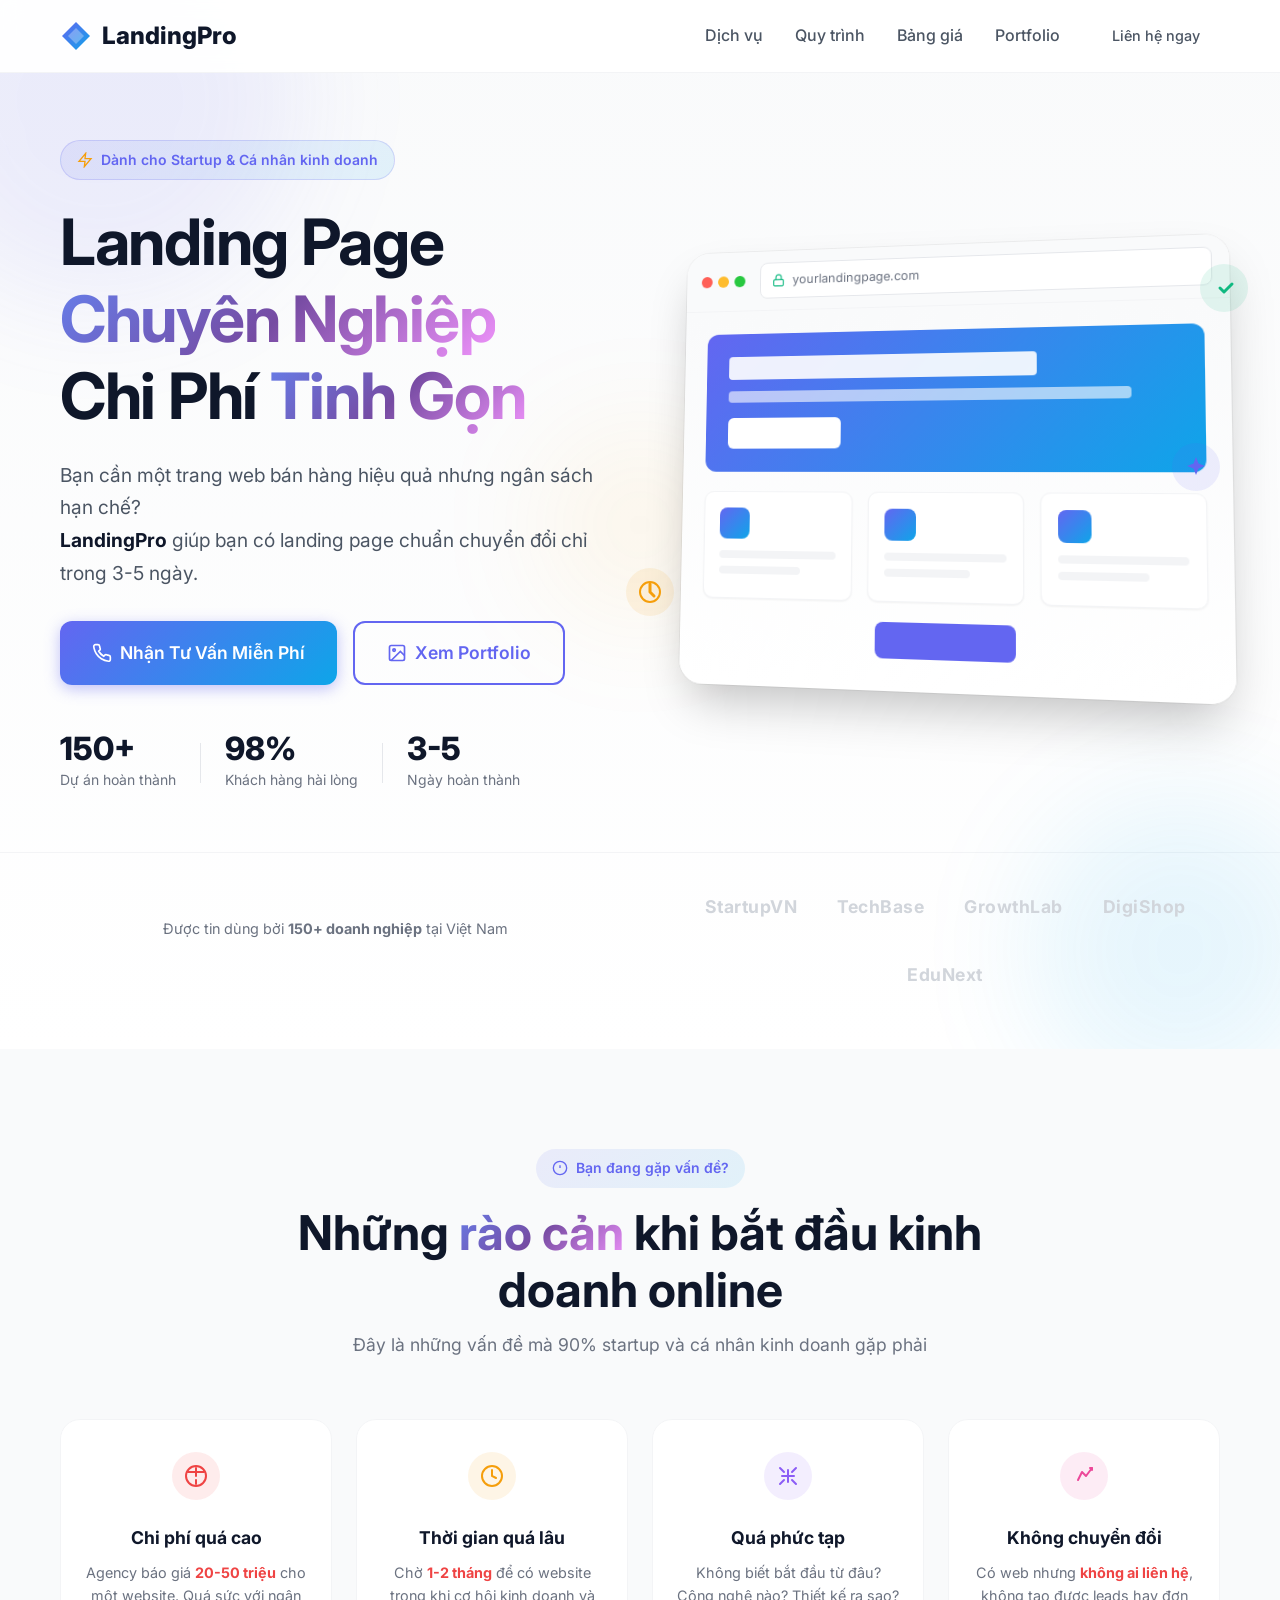
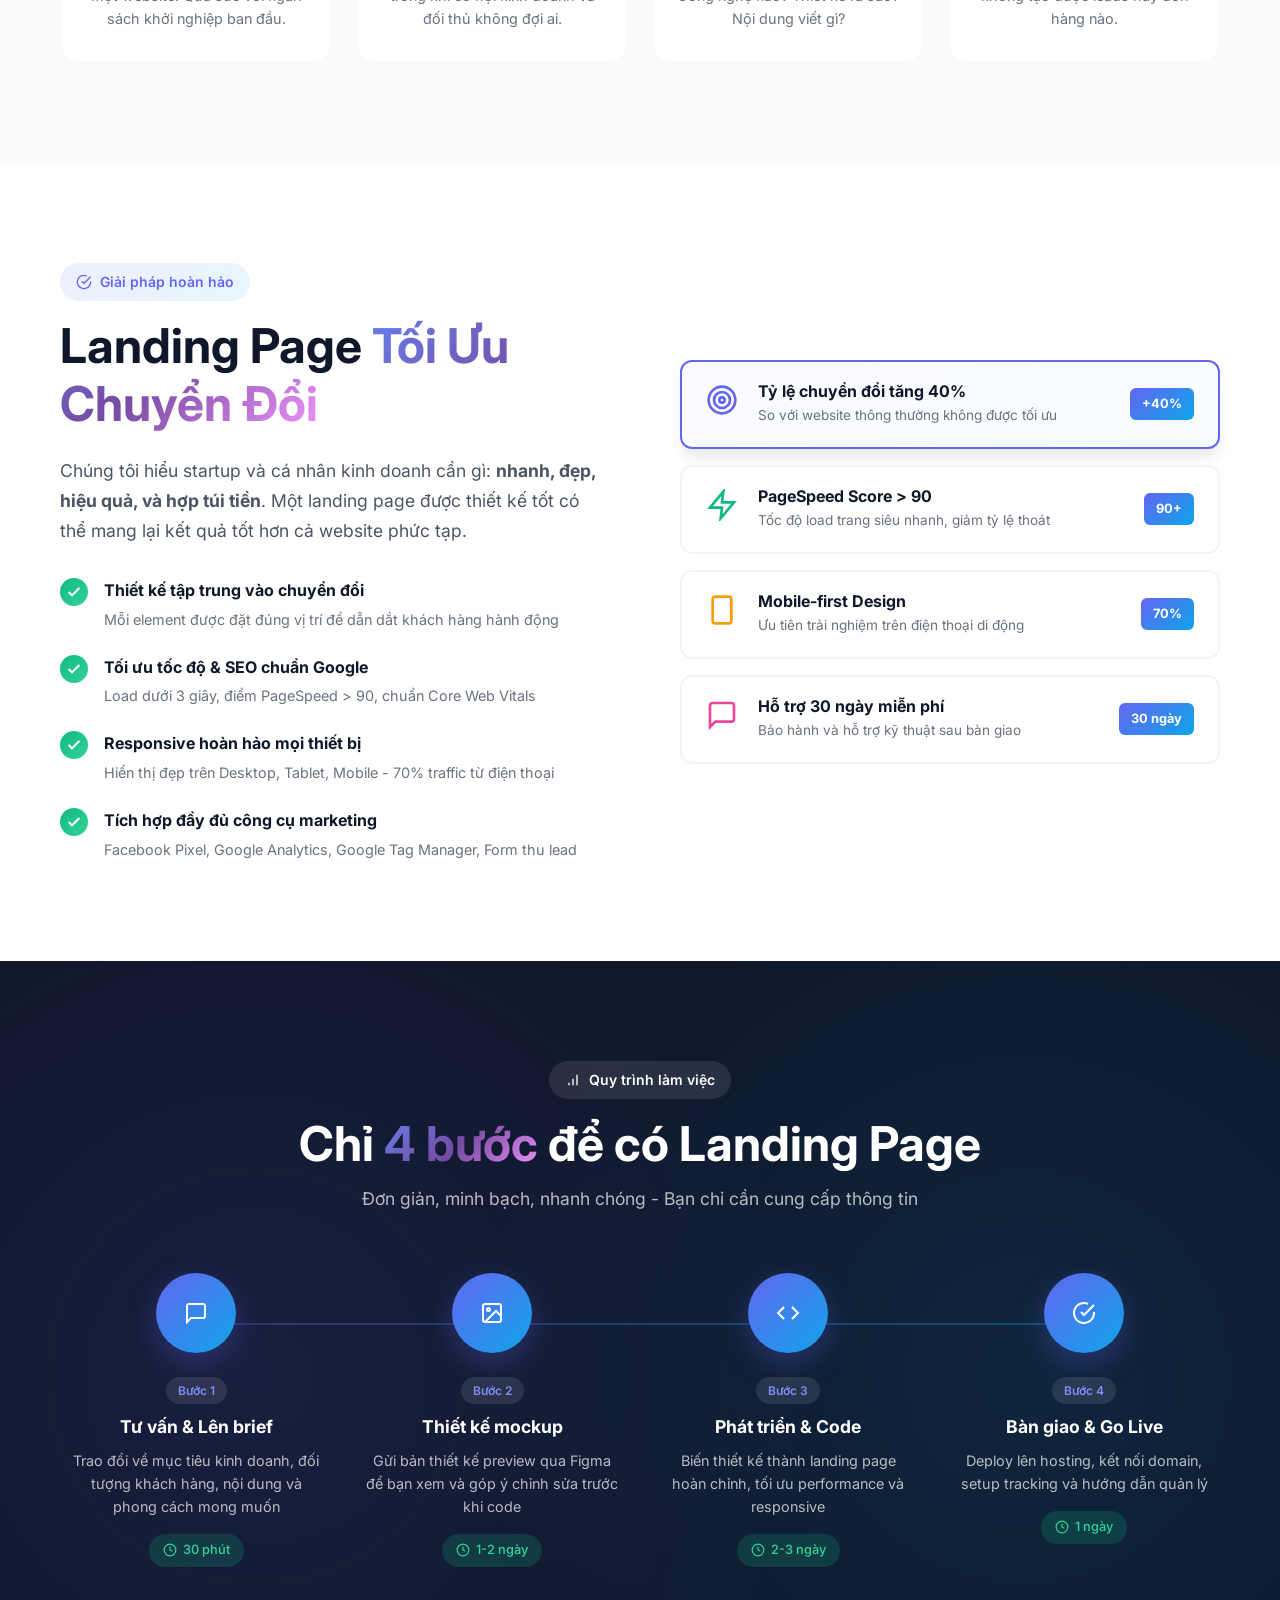
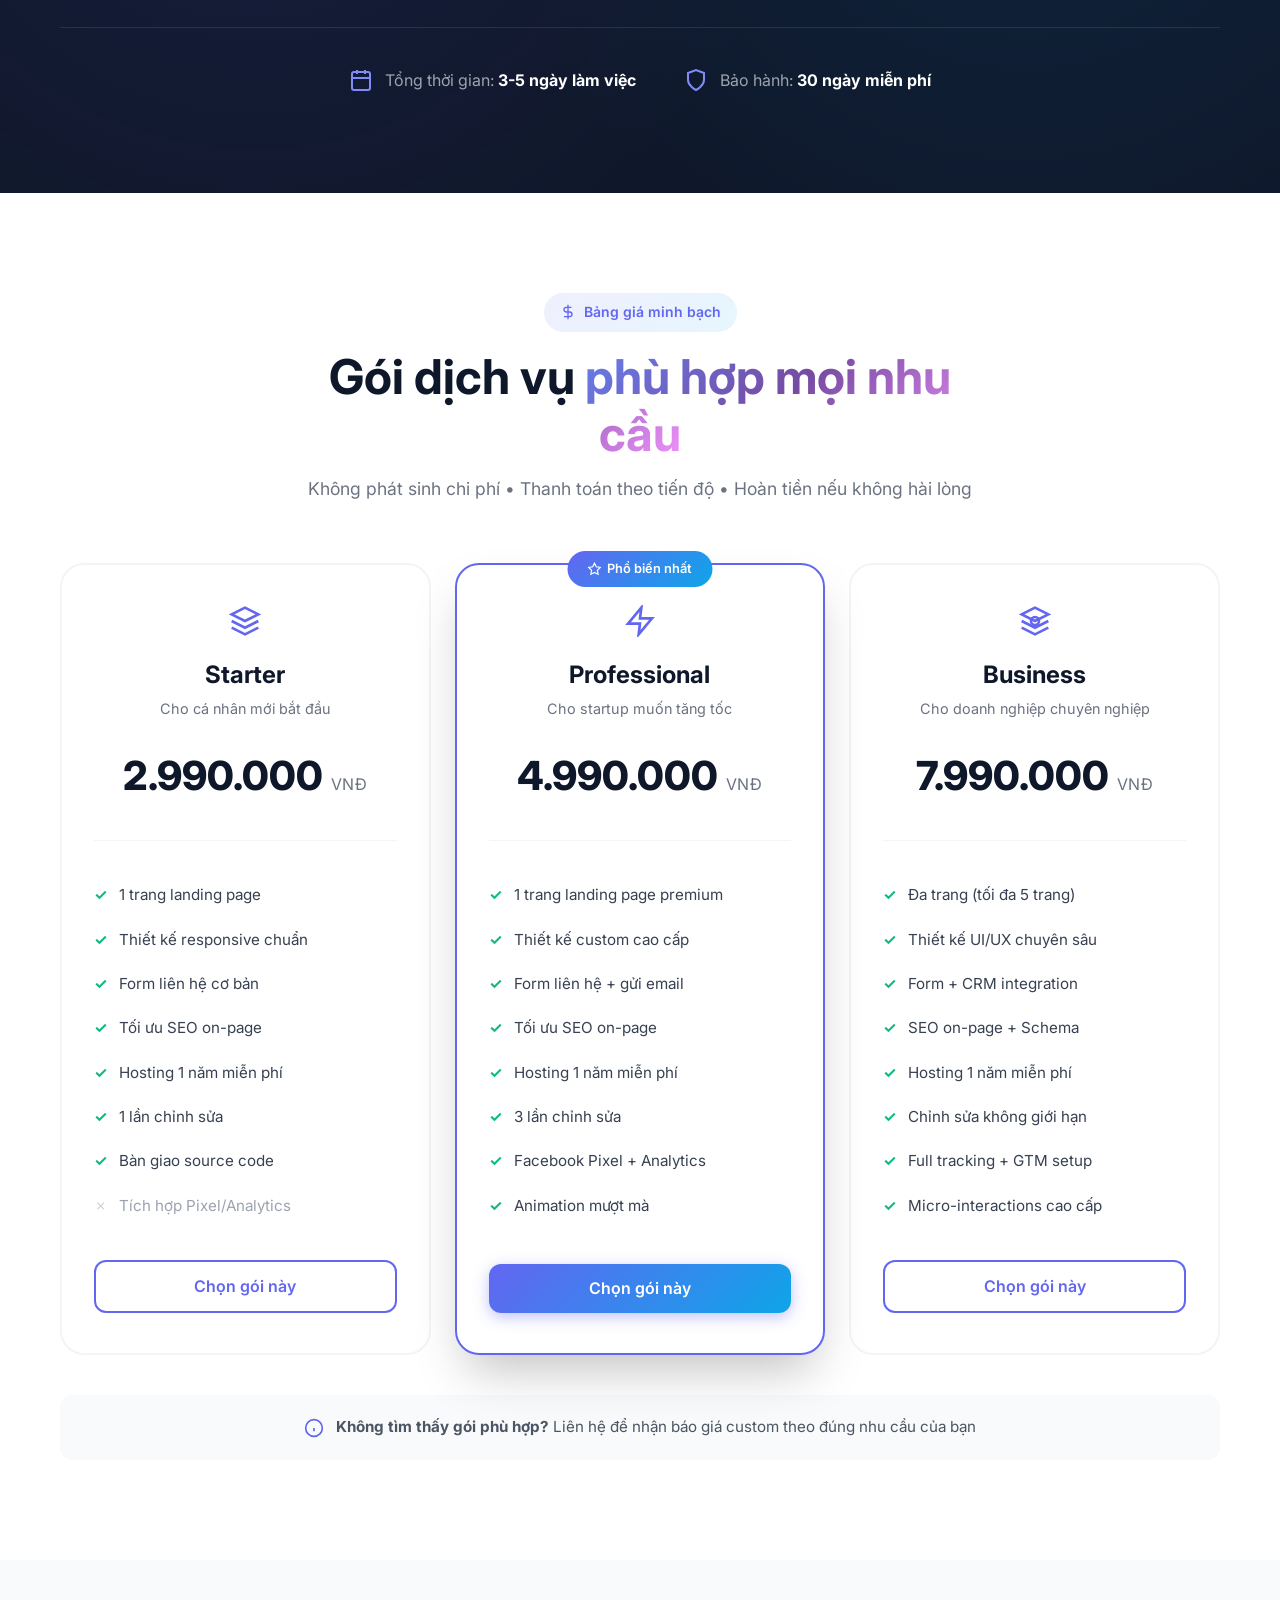
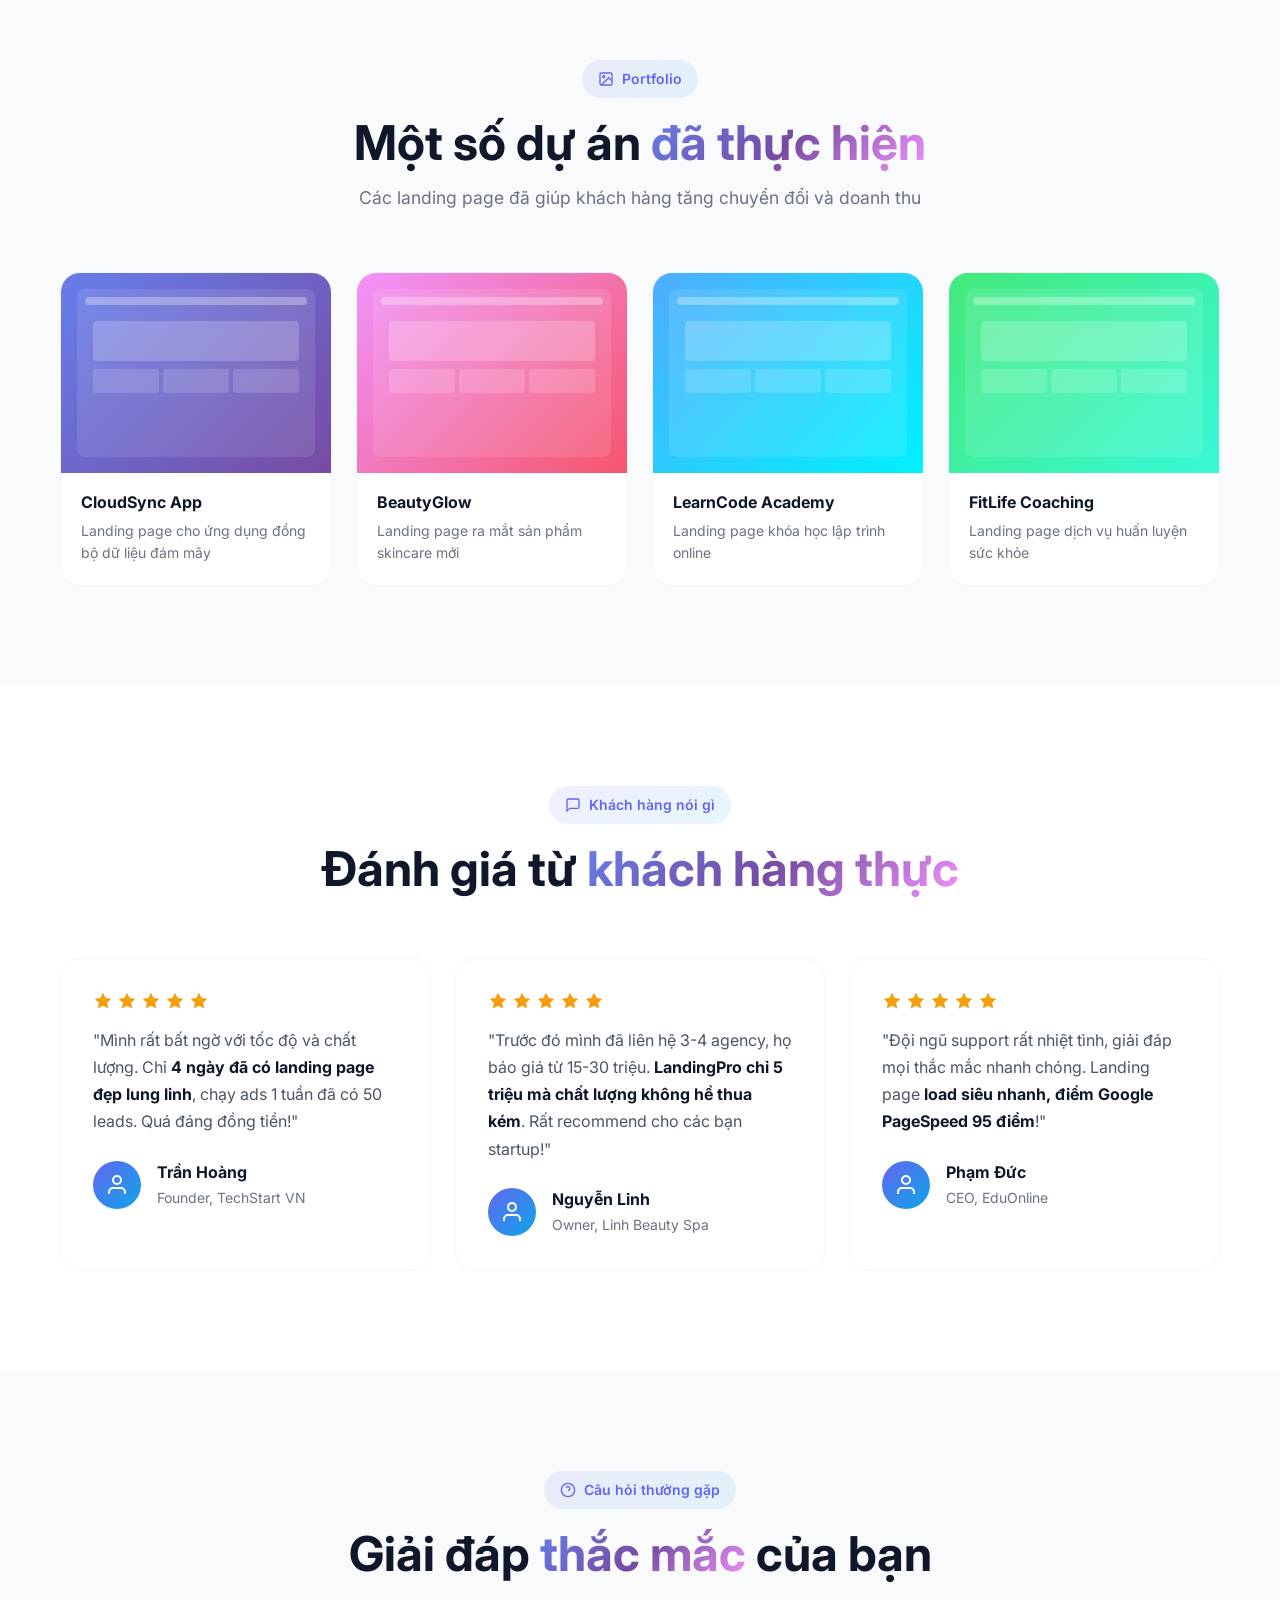
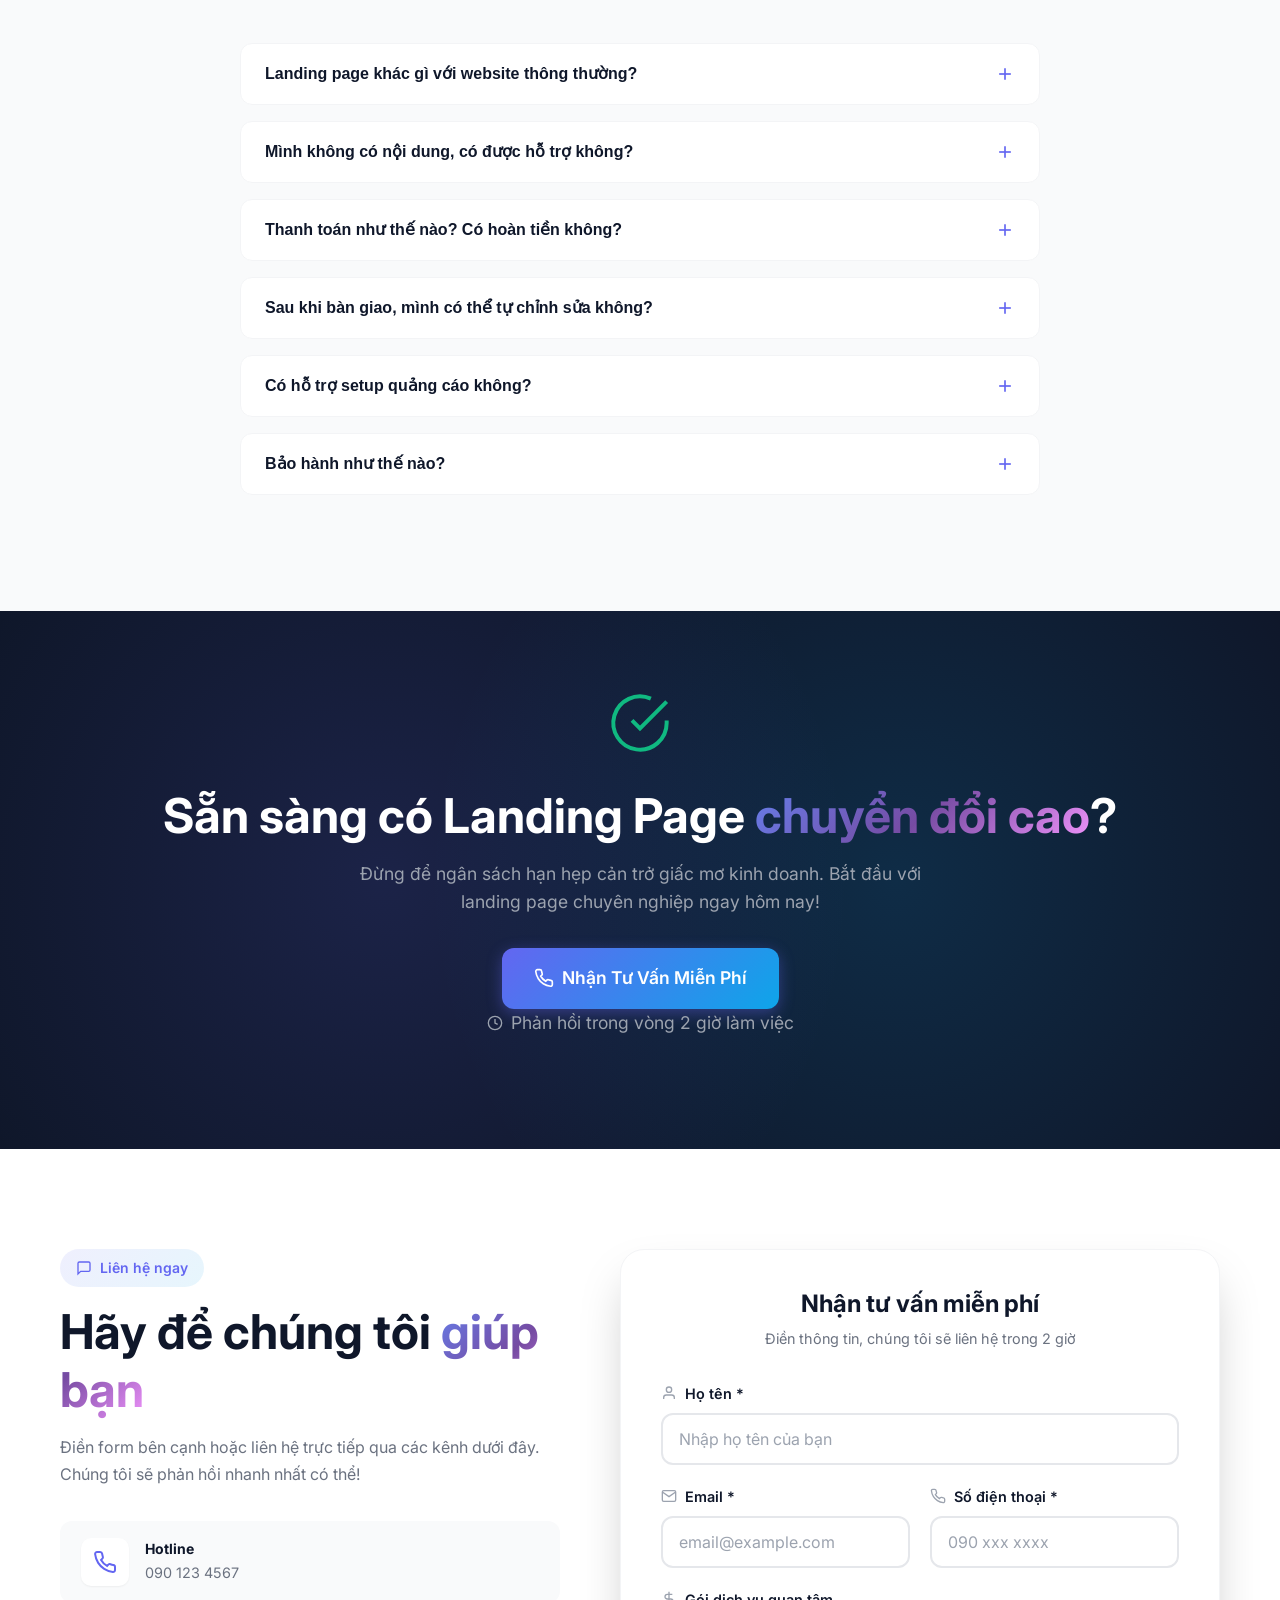
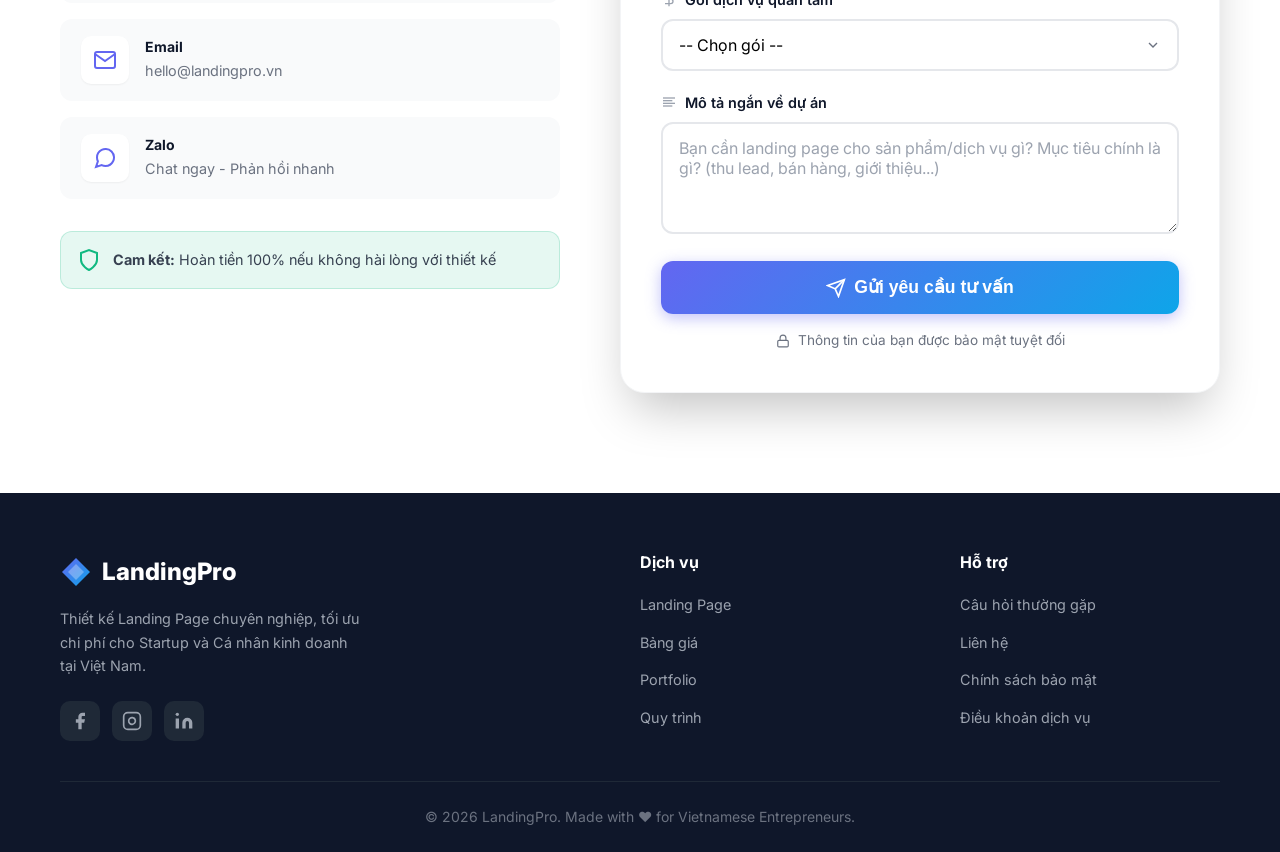
==== commit b1d676d8: "Enhance landing page with SVG icons, optimized content and better UI - Added SVG icons throughout (r" ====
--- a/index.html
+++ b/index.html
@@ -5,17 +5,31 @@
     <meta name="viewport" content="width=device-width, initial-scale=1.0">
     <title>LandingPro - Thiết Kế Landing Page Chuyên Nghiệp | Tối Ưu Chi Phí</title>
     <meta name="description" content="Dịch vụ thiết kế landing page chuyên nghiệp cho startup và cá nhân. Tinh gọn - Tối ưu - Hiệu quả. Chỉ từ 2.990.000đ">
+    <meta name="keywords" content="landing page, thiết kế web, startup, marketing, chuyển đổi">
+    <meta property="og:title" content="LandingPro - Landing Page Chuyên Nghiệp, Chi Phí Tinh Gọn">
+    <meta property="og:description" content="Giải pháp landing page tối ưu cho Startup & Cá nhân kinh doanh. Từ 2.990.000đ">
+    <meta property="og:type" content="website">
     <link rel="preconnect" href="https://fonts.googleapis.com">
     <link rel="preconnect" href="https://fonts.gstatic.com" crossorigin>
     <link href="https://fonts.googleapis.com/css2?family=Inter:wght@300;400;500;600;700;800&display=swap" rel="stylesheet">
     <link rel="stylesheet" href="styles.css">
+    <link rel="icon" type="image/svg+xml" href="data:image/svg+xml,<svg xmlns='http://www.w3.org/2000/svg' viewBox='0 0 100 100'><text y='.9em' font-size='90'>◆</text></svg>">
 </head>
 <body>
     <!-- Navigation -->
     <nav class="navbar">
         <div class="container">
             <a href="#" class="logo">
-                <span class="logo-icon">◆</span>
+                <svg class="logo-icon-svg" width="32" height="32" viewBox="0 0 32 32" fill="none">
+                    <defs>
+                        <linearGradient id="logoGradient" x1="0%" y1="0%" x2="100%" y2="100%">
+                            <stop offset="0%" style="stop-color:#6366f1"/>
+                            <stop offset="100%" style="stop-color:#0ea5e9"/>
+                        </linearGradient>
+                    </defs>
+                    <path d="M16 2L30 16L16 30L2 16L16 2Z" fill="url(#logoGradient)"/>
+                    <path d="M16 8L24 16L16 24L8 16L16 8Z" fill="white" opacity="0.3"/>
+                </svg>
                 LandingPro
             </a>
             <ul class="nav-links">
@@ -35,39 +49,54 @@
 
     <!-- Hero Section -->
     <section class="hero">
-        <div class="hero-bg"></div>
+        <div class="hero-bg">
+            <div class="hero-shape shape-1"></div>
+            <div class="hero-shape shape-2"></div>
+            <div class="hero-shape shape-3"></div>
+        </div>
         <div class="container">
             <div class="hero-content">
                 <div class="hero-badge">
-                    <span class="badge-icon">⚡</span>
-                    Dành cho Startup & Cá nhân
+                    <svg width="16" height="16" viewBox="0 0 24 24" fill="none" stroke="currentColor" stroke-width="2">
+                        <polygon points="13 2 3 14 12 14 11 22 21 10 12 10 13 2"/>
+                    </svg>
+                    Dành cho Startup & Cá nhân kinh doanh
                 </div>
                 <h1 class="hero-title">
                     Landing Page <span class="gradient-text">Chuyên Nghiệp</span><br>
                     Chi Phí <span class="gradient-text">Tinh Gọn</span>
                 </h1>
                 <p class="hero-subtitle">
-                    Tối ưu chuyển đổi, trải nghiệm mượt mà, ngân sách hợp lý.<br>
-                    Giải pháp hoàn hảo cho những ai muốn bắt đầu nhanh chóng mà không lo về chi phí.
+                    Bạn cần một trang web bán hàng hiệu quả nhưng ngân sách hạn chế?<br>
+                    <strong>LandingPro</strong> giúp bạn có landing page chuẩn chuyển đổi chỉ trong 3-5 ngày.
                 </p>
                 <div class="hero-cta">
                     <a href="#contact" class="btn btn-primary btn-lg">
-                        Nhận Báo Giá Miễn Phí
                         <svg width="20" height="20" viewBox="0 0 24 24" fill="none" stroke="currentColor" stroke-width="2">
-                            <path d="M5 12h14M12 5l7 7-7 7"/>
-                        </svg>
+                            <path d="M22 16.92v3a2 2 0 0 1-2.18 2 19.79 19.79 0 0 1-8.63-3.07 19.5 19.5 0 0 1-6-6 19.79 19.79 0 0 1-3.07-8.67A2 2 0 0 1 4.11 2h3a2 2 0 0 1 2 1.72 12.84 12.84 0 0 0 .7 2.81 2 2 0 0 1-.45 2.11L8.09 9.91a16 16 0 0 0 6 6l1.27-1.27a2 2 0 0 1 2.11-.45 12.84 12.84 0 0 0 2.81.7A2 2 0 0 1 22 16.92z"/>
+                        </svg>
+                        Nhận Tư Vấn Miễn Phí
                     </a>
-                    <a href="#portfolio" class="btn btn-outline btn-lg">Xem Portfolio</a>
+                    <a href="#portfolio" class="btn btn-outline btn-lg">
+                        <svg width="20" height="20" viewBox="0 0 24 24" fill="none" stroke="currentColor" stroke-width="2">
+                            <rect x="3" y="3" width="18" height="18" rx="2" ry="2"/>
+                            <circle cx="8.5" cy="8.5" r="1.5"/>
+                            <polyline points="21 15 16 10 5 21"/>
+                        </svg>
+                        Xem Portfolio
+                    </a>
                 </div>
                 <div class="hero-stats">
                     <div class="stat">
-                        <span class="stat-number">150+</span>
+                        <span class="stat-number" data-target="150">150+</span>
                         <span class="stat-label">Dự án hoàn thành</span>
                     </div>
+                    <div class="stat-divider"></div>
                     <div class="stat">
-                        <span class="stat-number">98%</span>
+                        <span class="stat-number" data-target="98">98%</span>
                         <span class="stat-label">Khách hàng hài lòng</span>
                     </div>
+                    <div class="stat-divider"></div>
                     <div class="stat">
                         <span class="stat-number">3-5</span>
                         <span class="stat-label">Ngày hoàn thành</span>
@@ -81,21 +110,77 @@
                             <div class="browser-dots">
                                 <span></span><span></span><span></span>
                             </div>
-                            <div class="browser-url">yourlandingpage.com</div>
+                            <div class="browser-url">
+                                <svg width="14" height="14" viewBox="0 0 24 24" fill="none" stroke="currentColor" stroke-width="2">
+                                    <rect x="3" y="11" width="18" height="11" rx="2" ry="2"/>
+                                    <path d="M7 11V7a5 5 0 0 1 10 0v4"/>
+                                </svg>
+                                yourlandingpage.com
+                            </div>
                         </div>
                         <div class="browser-content">
-                            <div class="mock-hero"></div>
+                            <div class="mock-hero">
+                                <div class="mock-text-lg"></div>
+                                <div class="mock-text-sm"></div>
+                                <div class="mock-btn"></div>
+                            </div>
                             <div class="mock-features">
-                                <div class="mock-card"></div>
-                                <div class="mock-card"></div>
-                                <div class="mock-card"></div>
-                            </div>
-                            <div class="mock-cta"></div>
-                        </div>
-                    </div>
-                    <div class="floating-element float-1">✨</div>
-                    <div class="floating-element float-2">🚀</div>
-                    <div class="floating-element float-3">💎</div>
+                                <div class="mock-card">
+                                    <div class="mock-icon"></div>
+                                    <div class="mock-lines">
+                                        <span></span><span></span>
+                                    </div>
+                                </div>
+                                <div class="mock-card">
+                                    <div class="mock-icon"></div>
+                                    <div class="mock-lines">
+                                        <span></span><span></span>
+                                    </div>
+                                </div>
+                                <div class="mock-card">
+                                    <div class="mock-icon"></div>
+                                    <div class="mock-lines">
+                                        <span></span><span></span>
+                                    </div>
+                                </div>
+                            </div>
+                            <div class="mock-cta-section">
+                                <div class="mock-cta-btn"></div>
+                            </div>
+                        </div>
+                    </div>
+                    <div class="floating-element float-1">
+                        <svg width="48" height="48" viewBox="0 0 48 48" fill="none">
+                            <circle cx="24" cy="24" r="24" fill="#10b981" opacity="0.1"/>
+                            <path d="M20 24l4 4 8-8" stroke="#10b981" stroke-width="3" stroke-linecap="round" stroke-linejoin="round"/>
+                        </svg>
+                    </div>
+                    <div class="floating-element float-2">
+                        <svg width="48" height="48" viewBox="0 0 48 48" fill="none">
+                            <circle cx="24" cy="24" r="24" fill="#f59e0b" opacity="0.1"/>
+                            <path d="M24 16v8l4 4" stroke="#f59e0b" stroke-width="3" stroke-linecap="round" stroke-linejoin="round"/>
+                            <circle cx="24" cy="24" r="10" stroke="#f59e0b" stroke-width="2" fill="none"/>
+                        </svg>
+                    </div>
+                    <div class="floating-element float-3">
+                        <svg width="48" height="48" viewBox="0 0 48 48" fill="none">
+                            <circle cx="24" cy="24" r="24" fill="#6366f1" opacity="0.1"/>
+                            <path d="M24 14l2.5 6.5L33 23l-6.5 2.5L24 32l-2.5-6.5L15 23l6.5-2.5L24 14z" fill="#6366f1"/>
+                        </svg>
+                    </div>
+                </div>
+            </div>
+        </div>
+        <!-- Trusted by -->
+        <div class="trusted-by">
+            <div class="container">
+                <p>Được tin dùng bởi <strong>150+ doanh nghiệp</strong> tại Việt Nam</p>
+                <div class="trusted-logos">
+                    <div class="trust-logo">StartupVN</div>
+                    <div class="trust-logo">TechBase</div>
+                    <div class="trust-logo">GrowthLab</div>
+                    <div class="trust-logo">DigiShop</div>
+                    <div class="trust-logo">EduNext</div>
                 </div>
             </div>
         </div>
@@ -105,29 +190,60 @@
     <section class="pain-points">
         <div class="container">
             <div class="section-header">
-                <span class="section-tag">Bạn đang gặp vấn đề?</span>
-                <h2>Những nỗi lo khi <span class="gradient-text">bắt đầu kinh doanh online</span></h2>
+                <span class="section-tag">
+                    <svg width="16" height="16" viewBox="0 0 24 24" fill="none" stroke="currentColor" stroke-width="2">
+                        <circle cx="12" cy="12" r="10"/>
+                        <path d="M12 8v4M12 16h.01"/>
+                    </svg>
+                    Bạn đang gặp vấn đề?
+                </span>
+                <h2>Những <span class="gradient-text">rào cản</span> khi bắt đầu kinh doanh online</h2>
+                <p>Đây là những vấn đề mà 90% startup và cá nhân kinh doanh gặp phải</p>
             </div>
             <div class="pain-grid">
                 <div class="pain-card">
-                    <div class="pain-icon">💸</div>
+                    <div class="pain-icon">
+                        <svg width="48" height="48" viewBox="0 0 48 48" fill="none">
+                            <circle cx="24" cy="24" r="24" fill="#ef4444" opacity="0.1"/>
+                            <path d="M24 16v8M24 28v4M16 20h16" stroke="#ef4444" stroke-width="2" stroke-linecap="round"/>
+                            <circle cx="24" cy="24" r="10" stroke="#ef4444" stroke-width="2" fill="none"/>
+                        </svg>
+                    </div>
                     <h3>Chi phí quá cao</h3>
-                    <p>Agency báo giá 20-50 triệu cho một website, quá sức với ngân sách startup</p>
+                    <p>Agency báo giá <strong>20-50 triệu</strong> cho một website. Quá sức với ngân sách khởi nghiệp ban đầu.</p>
                 </div>
                 <div class="pain-card">
-                    <div class="pain-icon">⏰</div>
+                    <div class="pain-icon">
+                        <svg width="48" height="48" viewBox="0 0 48 48" fill="none">
+                            <circle cx="24" cy="24" r="24" fill="#f59e0b" opacity="0.1"/>
+                            <circle cx="24" cy="24" r="10" stroke="#f59e0b" stroke-width="2" fill="none"/>
+                            <path d="M24 18v6l4 2" stroke="#f59e0b" stroke-width="2" stroke-linecap="round"/>
+                        </svg>
+                    </div>
                     <h3>Thời gian quá lâu</h3>
-                    <p>Chờ 1-2 tháng để có website trong khi cơ hội kinh doanh không đợi ai</p>
+                    <p>Chờ <strong>1-2 tháng</strong> để có website trong khi cơ hội kinh doanh và đối thủ không đợi ai.</p>
                 </div>
                 <div class="pain-card">
-                    <div class="pain-icon">😵</div>
+                    <div class="pain-icon">
+                        <svg width="48" height="48" viewBox="0 0 48 48" fill="none">
+                            <circle cx="24" cy="24" r="24" fill="#8b5cf6" opacity="0.1"/>
+                            <path d="M18 24h12M24 18v12" stroke="#8b5cf6" stroke-width="2" stroke-linecap="round"/>
+                            <path d="M16 16l4 4M32 16l-4 4M16 32l4-4M32 32l-4-4" stroke="#8b5cf6" stroke-width="2" stroke-linecap="round"/>
+                        </svg>
+                    </div>
                     <h3>Quá phức tạp</h3>
-                    <p>Không biết bắt đầu từ đâu, công nghệ nào, thiết kế ra sao</p>
+                    <p>Không biết bắt đầu từ đâu? Công nghệ nào? Thiết kế ra sao? Nội dung viết gì?</p>
                 </div>
                 <div class="pain-card">
-                    <div class="pain-icon">📉</div>
+                    <div class="pain-icon">
+                        <svg width="48" height="48" viewBox="0 0 48 48" fill="none">
+                            <circle cx="24" cy="24" r="24" fill="#ec4899" opacity="0.1"/>
+                            <path d="M18 28l4-8 4 4 6-8" stroke="#ec4899" stroke-width="2" stroke-linecap="round" stroke-linejoin="round"/>
+                            <path d="M32 18v-2h-2" stroke="#ec4899" stroke-width="2" stroke-linecap="round" stroke-linejoin="round"/>
+                        </svg>
+                    </div>
                     <h3>Không chuyển đổi</h3>
-                    <p>Có web nhưng không ai liên hệ, không tạo được leads hay đơn hàng</p>
+                    <p>Có web nhưng <strong>không ai liên hệ</strong>, không tạo được leads hay đơn hàng nào.</p>
                 </div>
             </div>
         </div>
@@ -138,41 +254,62 @@
         <div class="container">
             <div class="solution-content">
                 <div class="solution-text">
-                    <span class="section-tag">Giải pháp</span>
+                    <span class="section-tag">
+                        <svg width="16" height="16" viewBox="0 0 24 24" fill="none" stroke="currentColor" stroke-width="2">
+                            <path d="M22 11.08V12a10 10 0 1 1-5.93-9.14"/>
+                            <polyline points="22 4 12 14.01 9 11.01"/>
+                        </svg>
+                        Giải pháp hoàn hảo
+                    </span>
                     <h2>Landing Page <span class="gradient-text">Tối Ưu Chuyển Đổi</span></h2>
                     <p class="solution-desc">
                         Chúng tôi hiểu startup và cá nhân kinh doanh cần gì: 
                         <strong>nhanh, đẹp, hiệu quả, và hợp túi tiền</strong>. 
-                        Không cần website phức tạp, một landing page được thiết kế tốt 
-                        có thể mang lại kết quả tốt hơn nhiều.
+                        Một landing page được thiết kế tốt có thể mang lại kết quả tốt hơn cả website phức tạp.
                     </p>
                     <ul class="solution-list">
                         <li>
-                            <span class="check-icon">✓</span>
+                            <span class="check-icon">
+                                <svg width="16" height="16" viewBox="0 0 24 24" fill="none" stroke="currentColor" stroke-width="3">
+                                    <polyline points="20 6 9 17 4 12"/>
+                                </svg>
+                            </span>
                             <div>
                                 <strong>Thiết kế tập trung vào chuyển đổi</strong>
-                                <p>Mỗi element đều được đặt đúng vị trí để dẫn dắt khách hàng hành động</p>
+                                <p>Mỗi element được đặt đúng vị trí để dẫn dắt khách hàng hành động</p>
                             </div>
                         </li>
                         <li>
-                            <span class="check-icon">✓</span>
+                            <span class="check-icon">
+                                <svg width="16" height="16" viewBox="0 0 24 24" fill="none" stroke="currentColor" stroke-width="3">
+                                    <polyline points="20 6 9 17 4 12"/>
+                                </svg>
+                            </span>
                             <div>
-                                <strong>Tối ưu tốc độ & SEO</strong>
-                                <p>Load nhanh dưới 3 giây, chuẩn SEO để Google yêu thích</p>
+                                <strong>Tối ưu tốc độ & SEO chuẩn Google</strong>
+                                <p>Load dưới 3 giây, điểm PageSpeed > 90, chuẩn Core Web Vitals</p>
                             </div>
                         </li>
                         <li>
-                            <span class="check-icon">✓</span>
+                            <span class="check-icon">
+                                <svg width="16" height="16" viewBox="0 0 24 24" fill="none" stroke="currentColor" stroke-width="3">
+                                    <polyline points="20 6 9 17 4 12"/>
+                                </svg>
+                            </span>
                             <div>
-                                <strong>Responsive hoàn hảo</strong>
-                                <p>Hiển thị đẹp trên mọi thiết bị: desktop, tablet, mobile</p>
+                                <strong>Responsive hoàn hảo mọi thiết bị</strong>
+                                <p>Hiển thị đẹp trên Desktop, Tablet, Mobile - 70% traffic từ điện thoại</p>
                             </div>
                         </li>
                         <li>
-                            <span class="check-icon">✓</span>
+                            <span class="check-icon">
+                                <svg width="16" height="16" viewBox="0 0 24 24" fill="none" stroke="currentColor" stroke-width="3">
+                                    <polyline points="20 6 9 17 4 12"/>
+                                </svg>
+                            </span>
                             <div>
-                                <strong>Tích hợp công cụ marketing</strong>
-                                <p>Sẵn sàng kết nối Facebook Pixel, Google Analytics, form thu lead</p>
+                                <strong>Tích hợp đầy đủ công cụ marketing</strong>
+                                <p>Facebook Pixel, Google Analytics, Google Tag Manager, Form thu lead</p>
                             </div>
                         </li>
                     </ul>
@@ -180,32 +317,55 @@
                 <div class="solution-visual">
                     <div class="feature-showcase">
                         <div class="showcase-item active" data-feature="conversion">
-                            <div class="showcase-icon">🎯</div>
+                            <div class="showcase-icon">
+                                <svg width="32" height="32" viewBox="0 0 24 24" fill="none" stroke="#6366f1" stroke-width="2">
+                                    <circle cx="12" cy="12" r="10"/>
+                                    <circle cx="12" cy="12" r="6"/>
+                                    <circle cx="12" cy="12" r="2"/>
+                                </svg>
+                            </div>
                             <div class="showcase-content">
-                                <h4>Tỷ lệ chuyển đổi cao</h4>
-                                <p>Trung bình tăng 40% so với website thông thường</p>
-                            </div>
+                                <h4>Tỷ lệ chuyển đổi tăng 40%</h4>
+                                <p>So với website thông thường không được tối ưu</p>
+                            </div>
+                            <div class="showcase-badge">+40%</div>
                         </div>
                         <div class="showcase-item" data-feature="speed">
-                            <div class="showcase-icon">⚡</div>
+                            <div class="showcase-icon">
+                                <svg width="32" height="32" viewBox="0 0 24 24" fill="none" stroke="#10b981" stroke-width="2">
+                                    <polygon points="13 2 3 14 12 14 11 22 21 10 12 10 13 2"/>
+                                </svg>
+                            </div>
                             <div class="showcase-content">
-                                <h4>Tốc độ siêu nhanh</h4>
-                                <p>Điểm PageSpeed Insights > 90</p>
-                            </div>
+                                <h4>PageSpeed Score > 90</h4>
+                                <p>Tốc độ load trang siêu nhanh, giảm tỷ lệ thoát</p>
+                            </div>
+                            <div class="showcase-badge">90+</div>
                         </div>
                         <div class="showcase-item" data-feature="mobile">
-                            <div class="showcase-icon">📱</div>
+                            <div class="showcase-icon">
+                                <svg width="32" height="32" viewBox="0 0 24 24" fill="none" stroke="#f59e0b" stroke-width="2">
+                                    <rect x="5" y="2" width="14" height="20" rx="2" ry="2"/>
+                                    <line x1="12" y1="18" x2="12.01" y2="18"/>
+                                </svg>
+                            </div>
                             <div class="showcase-content">
-                                <h4>Mobile-first design</h4>
-                                <p>70% traffic từ mobile, chúng tôi ưu tiên trải nghiệm mobile</p>
-                            </div>
+                                <h4>Mobile-first Design</h4>
+                                <p>Ưu tiên trải nghiệm trên điện thoại di động</p>
+                            </div>
+                            <div class="showcase-badge">70%</div>
                         </div>
                         <div class="showcase-item" data-feature="support">
-                            <div class="showcase-icon">🛠️</div>
+                            <div class="showcase-icon">
+                                <svg width="32" height="32" viewBox="0 0 24 24" fill="none" stroke="#ec4899" stroke-width="2">
+                                    <path d="M21 15a2 2 0 0 1-2 2H7l-4 4V5a2 2 0 0 1 2-2h14a2 2 0 0 1 2 2z"/>
+                                </svg>
+                            </div>
                             <div class="showcase-content">
-                                <h4>Hỗ trợ sau bàn giao</h4>
-                                <p>30 ngày hỗ trợ miễn phí sau khi hoàn thành</p>
-                            </div>
+                                <h4>Hỗ trợ 30 ngày miễn phí</h4>
+                                <p>Bảo hành và hỗ trợ kỹ thuật sau bàn giao</p>
+                            </div>
+                            <div class="showcase-badge">30 ngày</div>
                         </div>
                     </div>
                 </div>
@@ -217,42 +377,114 @@
     <section class="process" id="process">
         <div class="container">
             <div class="section-header">
-                <span class="section-tag">Quy trình</span>
+                <span class="section-tag light">
+                    <svg width="16" height="16" viewBox="0 0 24 24" fill="none" stroke="currentColor" stroke-width="2">
+                        <line x1="12" y1="20" x2="12" y2="10"/>
+                        <line x1="18" y1="20" x2="18" y2="4"/>
+                        <line x1="6" y1="20" x2="6" y2="16"/>
+                    </svg>
+                    Quy trình làm việc
+                </span>
                 <h2>Chỉ <span class="gradient-text">4 bước</span> để có Landing Page</h2>
-                <p>Đơn giản, minh bạch, nhanh chóng</p>
+                <p>Đơn giản, minh bạch, nhanh chóng - Bạn chỉ cần cung cấp thông tin</p>
             </div>
             <div class="process-timeline">
                 <div class="process-step">
-                    <div class="step-number">01</div>
+                    <div class="step-number">
+                        <svg width="24" height="24" viewBox="0 0 24 24" fill="none" stroke="currentColor" stroke-width="2">
+                            <path d="M21 15a2 2 0 0 1-2 2H7l-4 4V5a2 2 0 0 1 2-2h14a2 2 0 0 1 2 2z"/>
+                        </svg>
+                    </div>
                     <div class="step-content">
+                        <span class="step-label">Bước 1</span>
                         <h3>Tư vấn & Lên brief</h3>
-                        <p>Trao đổi về mục tiêu, đối tượng khách hàng, nội dung và phong cách mong muốn</p>
-                        <span class="step-time">30 phút</span>
+                        <p>Trao đổi về mục tiêu kinh doanh, đối tượng khách hàng, nội dung và phong cách mong muốn</p>
+                        <span class="step-time">
+                            <svg width="14" height="14" viewBox="0 0 24 24" fill="none" stroke="currentColor" stroke-width="2">
+                                <circle cx="12" cy="12" r="10"/>
+                                <polyline points="12 6 12 12 16 14"/>
+                            </svg>
+                            30 phút
+                        </span>
                     </div>
                 </div>
                 <div class="process-step">
-                    <div class="step-number">02</div>
+                    <div class="step-number">
+                        <svg width="24" height="24" viewBox="0 0 24 24" fill="none" stroke="currentColor" stroke-width="2">
+                            <rect x="3" y="3" width="18" height="18" rx="2" ry="2"/>
+                            <circle cx="8.5" cy="8.5" r="1.5"/>
+                            <polyline points="21 15 16 10 5 21"/>
+                        </svg>
+                    </div>
                     <div class="step-content">
+                        <span class="step-label">Bước 2</span>
                         <h3>Thiết kế mockup</h3>
-                        <p>Gửi bản thiết kế preview để bạn duyệt và góp ý chỉnh sửa</p>
-                        <span class="step-time">1-2 ngày</span>
+                        <p>Gửi bản thiết kế preview qua Figma để bạn xem và góp ý chỉnh sửa trước khi code</p>
+                        <span class="step-time">
+                            <svg width="14" height="14" viewBox="0 0 24 24" fill="none" stroke="currentColor" stroke-width="2">
+                                <circle cx="12" cy="12" r="10"/>
+                                <polyline points="12 6 12 12 16 14"/>
+                            </svg>
+                            1-2 ngày
+                        </span>
                     </div>
                 </div>
                 <div class="process-step">
-                    <div class="step-number">03</div>
+                    <div class="step-number">
+                        <svg width="24" height="24" viewBox="0 0 24 24" fill="none" stroke="currentColor" stroke-width="2">
+                            <polyline points="16 18 22 12 16 6"/>
+                            <polyline points="8 6 2 12 8 18"/>
+                        </svg>
+                    </div>
                     <div class="step-content">
+                        <span class="step-label">Bước 3</span>
                         <h3>Phát triển & Code</h3>
-                        <p>Biến thiết kế thành landing page hoàn chỉnh, tối ưu và responsive</p>
-                        <span class="step-time">2-3 ngày</span>
+                        <p>Biến thiết kế thành landing page hoàn chỉnh, tối ưu performance và responsive</p>
+                        <span class="step-time">
+                            <svg width="14" height="14" viewBox="0 0 24 24" fill="none" stroke="currentColor" stroke-width="2">
+                                <circle cx="12" cy="12" r="10"/>
+                                <polyline points="12 6 12 12 16 14"/>
+                            </svg>
+                            2-3 ngày
+                        </span>
                     </div>
                 </div>
                 <div class="process-step">
-                    <div class="step-number">04</div>
+                    <div class="step-number">
+                        <svg width="24" height="24" viewBox="0 0 24 24" fill="none" stroke="currentColor" stroke-width="2">
+                            <path d="M22 11.08V12a10 10 0 1 1-5.93-9.14"/>
+                            <polyline points="22 4 12 14.01 9 11.01"/>
+                        </svg>
+                    </div>
                     <div class="step-content">
-                        <h3>Bàn giao & Hướng dẫn</h3>
-                        <p>Deploy lên hosting, tích hợp domain, hướng dẫn quản lý cơ bản</p>
-                        <span class="step-time">1 ngày</span>
-                    </div>
+                        <span class="step-label">Bước 4</span>
+                        <h3>Bàn giao & Go Live</h3>
+                        <p>Deploy lên hosting, kết nối domain, setup tracking và hướng dẫn quản lý</p>
+                        <span class="step-time">
+                            <svg width="14" height="14" viewBox="0 0 24 24" fill="none" stroke="currentColor" stroke-width="2">
+                                <circle cx="12" cy="12" r="10"/>
+                                <polyline points="12 6 12 12 16 14"/>
+                            </svg>
+                            1 ngày
+                        </span>
+                    </div>
+                </div>
+            </div>
+            <div class="process-summary">
+                <div class="summary-item">
+                    <svg width="24" height="24" viewBox="0 0 24 24" fill="none" stroke="currentColor" stroke-width="2">
+                        <rect x="3" y="4" width="18" height="18" rx="2" ry="2"/>
+                        <line x1="16" y1="2" x2="16" y2="6"/>
+                        <line x1="8" y1="2" x2="8" y2="6"/>
+                        <line x1="3" y1="10" x2="21" y2="10"/>
+                    </svg>
+                    <span>Tổng thời gian: <strong>3-5 ngày làm việc</strong></span>
+                </div>
+                <div class="summary-item">
+                    <svg width="24" height="24" viewBox="0 0 24 24" fill="none" stroke="currentColor" stroke-width="2">
+                        <path d="M12 22s8-4 8-10V5l-8-3-8 3v7c0 6 8 10 8 10z"/>
+                    </svg>
+                    <span>Bảo hành: <strong>30 ngày miễn phí</strong></span>
                 </div>
             </div>
         </div>
@@ -262,13 +494,26 @@
     <section class="pricing" id="pricing">
         <div class="container">
             <div class="section-header">
-                <span class="section-tag">Bảng giá</span>
+                <span class="section-tag">
+                    <svg width="16" height="16" viewBox="0 0 24 24" fill="none" stroke="currentColor" stroke-width="2">
+                        <line x1="12" y1="1" x2="12" y2="23"/>
+                        <path d="M17 5H9.5a3.5 3.5 0 0 0 0 7h5a3.5 3.5 0 0 1 0 7H6"/>
+                    </svg>
+                    Bảng giá minh bạch
+                </span>
                 <h2>Gói dịch vụ <span class="gradient-text">phù hợp mọi nhu cầu</span></h2>
-                <p>Minh bạch, không phát sinh, thanh toán theo tiến độ</p>
+                <p>Không phát sinh chi phí • Thanh toán theo tiến độ • Hoàn tiền nếu không hài lòng</p>
             </div>
             <div class="pricing-grid">
                 <div class="pricing-card">
                     <div class="pricing-header">
+                        <div class="pricing-icon">
+                            <svg width="32" height="32" viewBox="0 0 24 24" fill="none" stroke="#6366f1" stroke-width="2">
+                                <path d="M12 2L2 7l10 5 10-5-10-5z"/>
+                                <path d="M2 17l10 5 10-5"/>
+                                <path d="M2 12l10 5 10-5"/>
+                            </svg>
+                        </div>
                         <h3>Starter</h3>
                         <p>Cho cá nhân mới bắt đầu</p>
                     </div>
@@ -278,20 +523,30 @@
                     </div>
                     <ul class="pricing-features">
                         <li><span class="check">✓</span> 1 trang landing page</li>
-                        <li><span class="check">✓</span> Thiết kế responsive</li>
+                        <li><span class="check">✓</span> Thiết kế responsive chuẩn</li>
                         <li><span class="check">✓</span> Form liên hệ cơ bản</li>
                         <li><span class="check">✓</span> Tối ưu SEO on-page</li>
                         <li><span class="check">✓</span> Hosting 1 năm miễn phí</li>
                         <li><span class="check">✓</span> 1 lần chỉnh sửa</li>
+                        <li><span class="check">✓</span> Bàn giao source code</li>
                         <li class="disabled"><span class="x">✗</span> Tích hợp Pixel/Analytics</li>
-                        <li class="disabled"><span class="x">✗</span> Animation nâng cao</li>
                     </ul>
                     <a href="#contact" class="btn btn-outline btn-block">Chọn gói này</a>
                 </div>
                 
                 <div class="pricing-card featured">
-                    <div class="pricing-badge">Phổ biến nhất</div>
+                    <div class="pricing-badge">
+                        <svg width="14" height="14" viewBox="0 0 24 24" fill="none" stroke="currentColor" stroke-width="2">
+                            <polygon points="12 2 15.09 8.26 22 9.27 17 14.14 18.18 21.02 12 17.77 5.82 21.02 7 14.14 2 9.27 8.91 8.26 12 2"/>
+                        </svg>
+                        Phổ biến nhất
+                    </div>
                     <div class="pricing-header">
+                        <div class="pricing-icon">
+                            <svg width="32" height="32" viewBox="0 0 24 24" fill="none" stroke="#6366f1" stroke-width="2">
+                                <polygon points="13 2 3 14 12 14 11 22 21 10 12 10 13 2"/>
+                            </svg>
+                        </div>
                         <h3>Professional</h3>
                         <p>Cho startup muốn tăng tốc</p>
                     </div>
@@ -300,13 +555,13 @@
                         <span class="price-currency">VNĐ</span>
                     </div>
                     <ul class="pricing-features">
-                        <li><span class="check">✓</span> 1 trang landing page</li>
-                        <li><span class="check">✓</span> Thiết kế premium responsive</li>
+                        <li><span class="check">✓</span> 1 trang landing page premium</li>
+                        <li><span class="check">✓</span> Thiết kế custom cao cấp</li>
                         <li><span class="check">✓</span> Form liên hệ + gửi email</li>
                         <li><span class="check">✓</span> Tối ưu SEO on-page</li>
                         <li><span class="check">✓</span> Hosting 1 năm miễn phí</li>
                         <li><span class="check">✓</span> 3 lần chỉnh sửa</li>
-                        <li><span class="check">✓</span> Tích hợp Pixel/Analytics</li>
+                        <li><span class="check">✓</span> Facebook Pixel + Analytics</li>
                         <li><span class="check">✓</span> Animation mượt mà</li>
                     </ul>
                     <a href="#contact" class="btn btn-primary btn-block">Chọn gói này</a>
@@ -314,6 +569,14 @@
                 
                 <div class="pricing-card">
                     <div class="pricing-header">
+                        <div class="pricing-icon">
+                            <svg width="32" height="32" viewBox="0 0 24 24" fill="none" stroke="#6366f1" stroke-width="2">
+                                <path d="M12 2L2 7l10 5 10-5-10-5z"/>
+                                <path d="M2 17l10 5 10-5"/>
+                                <path d="M2 12l10 5 10-5"/>
+                                <circle cx="12" cy="12" r="3"/>
+                            </svg>
+                        </div>
                         <h3>Business</h3>
                         <p>Cho doanh nghiệp chuyên nghiệp</p>
                     </div>
@@ -323,19 +586,24 @@
                     </div>
                     <ul class="pricing-features">
                         <li><span class="check">✓</span> Đa trang (tối đa 5 trang)</li>
-                        <li><span class="check">✓</span> Thiết kế custom cao cấp</li>
+                        <li><span class="check">✓</span> Thiết kế UI/UX chuyên sâu</li>
                         <li><span class="check">✓</span> Form + CRM integration</li>
                         <li><span class="check">✓</span> SEO on-page + Schema</li>
                         <li><span class="check">✓</span> Hosting 1 năm miễn phí</li>
                         <li><span class="check">✓</span> Chỉnh sửa không giới hạn</li>
-                        <li><span class="check">✓</span> Full tracking setup</li>
-                        <li><span class="check">✓</span> Animation & Micro-interactions</li>
+                        <li><span class="check">✓</span> Full tracking + GTM setup</li>
+                        <li><span class="check">✓</span> Micro-interactions cao cấp</li>
                     </ul>
                     <a href="#contact" class="btn btn-outline btn-block">Chọn gói này</a>
                 </div>
             </div>
             <div class="pricing-note">
-                <p>💡 <strong>Không tìm thấy gói phù hợp?</strong> Liên hệ để nhận báo giá custom theo nhu cầu của bạn</p>
+                <svg width="20" height="20" viewBox="0 0 24 24" fill="none" stroke="currentColor" stroke-width="2">
+                    <circle cx="12" cy="12" r="10"/>
+                    <line x1="12" y1="16" x2="12" y2="12"/>
+                    <line x1="12" y1="8" x2="12.01" y2="8"/>
+                </svg>
+                <p><strong>Không tìm thấy gói phù hợp?</strong> Liên hệ để nhận báo giá custom theo đúng nhu cầu của bạn</p>
             </div>
         </div>
     </section>
@@ -344,25 +612,53 @@
     <section class="portfolio" id="portfolio">
         <div class="container">
             <div class="section-header">
-                <span class="section-tag">Portfolio</span>
+                <span class="section-tag">
+                    <svg width="16" height="16" viewBox="0 0 24 24" fill="none" stroke="currentColor" stroke-width="2">
+                        <rect x="3" y="3" width="18" height="18" rx="2" ry="2"/>
+                        <circle cx="8.5" cy="8.5" r="1.5"/>
+                        <polyline points="21 15 16 10 5 21"/>
+                    </svg>
+                    Portfolio
+                </span>
                 <h2>Một số dự án <span class="gradient-text">đã thực hiện</span></h2>
+                <p>Các landing page đã giúp khách hàng tăng chuyển đổi và doanh thu</p>
             </div>
             <div class="portfolio-grid">
                 <div class="portfolio-item">
                     <div class="portfolio-image" style="background: linear-gradient(135deg, #667eea 0%, #764ba2 100%);">
+                        <div class="portfolio-preview">
+                            <div class="preview-header"></div>
+                            <div class="preview-content">
+                                <div class="preview-hero"></div>
+                                <div class="preview-cards">
+                                    <span></span><span></span><span></span>
+                                </div>
+                            </div>
+                        </div>
                         <div class="portfolio-overlay">
                             <span class="portfolio-category">SaaS Product</span>
+                            <span class="portfolio-result">+52% Conversion</span>
                         </div>
                     </div>
                     <div class="portfolio-info">
                         <h4>CloudSync App</h4>
-                        <p>Landing page cho ứng dụng đồng bộ dữ liệu</p>
+                        <p>Landing page cho ứng dụng đồng bộ dữ liệu đám mây</p>
                     </div>
                 </div>
                 <div class="portfolio-item">
                     <div class="portfolio-image" style="background: linear-gradient(135deg, #f093fb 0%, #f5576c 100%);">
+                        <div class="portfolio-preview">
+                            <div class="preview-header"></div>
+                            <div class="preview-content">
+                                <div class="preview-hero"></div>
+                                <div class="preview-cards">
+                                    <span></span><span></span><span></span>
+                                </div>
+                            </div>
+                        </div>
                         <div class="portfolio-overlay">
                             <span class="portfolio-category">E-commerce</span>
+                            <span class="portfolio-result">+180 Leads/tuần</span>
                         </div>
                     </div>
                     <div class="portfolio-info">
@@ -372,8 +668,18 @@
                 </div>
                 <div class="portfolio-item">
                     <div class="portfolio-image" style="background: linear-gradient(135deg, #4facfe 0%, #00f2fe 100%);">
+                        <div class="portfolio-preview">
+                            <div class="preview-header"></div>
+                            <div class="preview-content">
+                                <div class="preview-hero"></div>
+                                <div class="preview-cards">
+                                    <span></span><span></span><span></span>
+                                </div>
+                            </div>
+                        </div>
                         <div class="portfolio-overlay">
                             <span class="portfolio-category">Education</span>
+                            <span class="portfolio-result">+320 Đăng ký</span>
                         </div>
                     </div>
                     <div class="portfolio-info">
@@ -383,8 +689,18 @@
                 </div>
                 <div class="portfolio-item">
                     <div class="portfolio-image" style="background: linear-gradient(135deg, #43e97b 0%, #38f9d7 100%);">
+                        <div class="portfolio-preview">
+                            <div class="preview-header"></div>
+                            <div class="preview-content">
+                                <div class="preview-hero"></div>
+                                <div class="preview-cards">
+                                    <span></span><span></span><span></span>
+                                </div>
+                            </div>
+                        </div>
                         <div class="portfolio-overlay">
                             <span class="portfolio-category">Healthcare</span>
+                            <span class="portfolio-result">+95% Lead Quality</span>
                         </div>
                     </div>
                     <div class="portfolio-info">
@@ -400,17 +716,43 @@
     <section class="testimonials">
         <div class="container">
             <div class="section-header">
-                <span class="section-tag">Đánh giá</span>
-                <h2>Khách hàng <span class="gradient-text">nói gì về chúng tôi</span></h2>
+                <span class="section-tag">
+                    <svg width="16" height="16" viewBox="0 0 24 24" fill="none" stroke="currentColor" stroke-width="2">
+                        <path d="M21 15a2 2 0 0 1-2 2H7l-4 4V5a2 2 0 0 1 2-2h14a2 2 0 0 1 2 2z"/>
+                    </svg>
+                    Khách hàng nói gì
+                </span>
+                <h2>Đánh giá từ <span class="gradient-text">khách hàng thực</span></h2>
             </div>
             <div class="testimonials-grid">
                 <div class="testimonial-card">
+                    <div class="testimonial-rating">
+                        <svg width="20" height="20" viewBox="0 0 24 24" fill="#f59e0b">
+                            <polygon points="12 2 15.09 8.26 22 9.27 17 14.14 18.18 21.02 12 17.77 5.82 21.02 7 14.14 2 9.27 8.91 8.26 12 2"/>
+                        </svg>
+                        <svg width="20" height="20" viewBox="0 0 24 24" fill="#f59e0b">
+                            <polygon points="12 2 15.09 8.26 22 9.27 17 14.14 18.18 21.02 12 17.77 5.82 21.02 7 14.14 2 9.27 8.91 8.26 12 2"/>
+                        </svg>
+                        <svg width="20" height="20" viewBox="0 0 24 24" fill="#f59e0b">
+                            <polygon points="12 2 15.09 8.26 22 9.27 17 14.14 18.18 21.02 12 17.77 5.82 21.02 7 14.14 2 9.27 8.91 8.26 12 2"/>
+                        </svg>
+                        <svg width="20" height="20" viewBox="0 0 24 24" fill="#f59e0b">
+                            <polygon points="12 2 15.09 8.26 22 9.27 17 14.14 18.18 21.02 12 17.77 5.82 21.02 7 14.14 2 9.27 8.91 8.26 12 2"/>
+                        </svg>
+                        <svg width="20" height="20" viewBox="0 0 24 24" fill="#f59e0b">
+                            <polygon points="12 2 15.09 8.26 22 9.27 17 14.14 18.18 21.02 12 17.77 5.82 21.02 7 14.14 2 9.27 8.91 8.26 12 2"/>
+                        </svg>
+                    </div>
                     <div class="testimonial-content">
-                        <div class="stars">★★★★★</div>
-                        <p>"Mình rất bất ngờ với tốc độ và chất lượng. Chỉ 4 ngày đã có landing page đẹp lung linh, chạy ads 1 tuần đã có 50 leads. Quá đáng đồng tiền!"</p>
+                        <p>"Mình rất bất ngờ với tốc độ và chất lượng. Chỉ <strong>4 ngày đã có landing page đẹp lung linh</strong>, chạy ads 1 tuần đã có 50 leads. Quá đáng đồng tiền!"</p>
                     </div>
                     <div class="testimonial-author">
-                        <div class="author-avatar">TH</div>
+                        <div class="author-avatar">
+                            <svg width="24" height="24" viewBox="0 0 24 24" fill="none" stroke="white" stroke-width="2">
+                                <path d="M20 21v-2a4 4 0 0 0-4-4H8a4 4 0 0 0-4 4v2"/>
+                                <circle cx="12" cy="7" r="4"/>
+                            </svg>
+                        </div>
                         <div class="author-info">
                             <strong>Trần Hoàng</strong>
                             <span>Founder, TechStart VN</span>
@@ -418,12 +760,33 @@
                     </div>
                 </div>
                 <div class="testimonial-card">
+                    <div class="testimonial-rating">
+                        <svg width="20" height="20" viewBox="0 0 24 24" fill="#f59e0b">
+                            <polygon points="12 2 15.09 8.26 22 9.27 17 14.14 18.18 21.02 12 17.77 5.82 21.02 7 14.14 2 9.27 8.91 8.26 12 2"/>
+                        </svg>
+                        <svg width="20" height="20" viewBox="0 0 24 24" fill="#f59e0b">
+                            <polygon points="12 2 15.09 8.26 22 9.27 17 14.14 18.18 21.02 12 17.77 5.82 21.02 7 14.14 2 9.27 8.91 8.26 12 2"/>
+                        </svg>
+                        <svg width="20" height="20" viewBox="0 0 24 24" fill="#f59e0b">
+                            <polygon points="12 2 15.09 8.26 22 9.27 17 14.14 18.18 21.02 12 17.77 5.82 21.02 7 14.14 2 9.27 8.91 8.26 12 2"/>
+                        </svg>
+                        <svg width="20" height="20" viewBox="0 0 24 24" fill="#f59e0b">
+                            <polygon points="12 2 15.09 8.26 22 9.27 17 14.14 18.18 21.02 12 17.77 5.82 21.02 7 14.14 2 9.27 8.91 8.26 12 2"/>
+                        </svg>
+                        <svg width="20" height="20" viewBox="0 0 24 24" fill="#f59e0b">
+                            <polygon points="12 2 15.09 8.26 22 9.27 17 14.14 18.18 21.02 12 17.77 5.82 21.02 7 14.14 2 9.27 8.91 8.26 12 2"/>
+                        </svg>
+                    </div>
                     <div class="testimonial-content">
-                        <div class="stars">★★★★★</div>
-                        <p>"Trước đó mình đã liên hệ 3-4 agency, họ báo giá từ 15-30 triệu. LandingPro chỉ 5 triệu mà chất lượng không hề thua kém. Rất recommend!"</p>
+                        <p>"Trước đó mình đã liên hệ 3-4 agency, họ báo giá từ 15-30 triệu. <strong>LandingPro chỉ 5 triệu mà chất lượng không hề thua kém</strong>. Rất recommend cho các bạn startup!"</p>
                     </div>
                     <div class="testimonial-author">
-                        <div class="author-avatar">NL</div>
+                        <div class="author-avatar">
+                            <svg width="24" height="24" viewBox="0 0 24 24" fill="none" stroke="white" stroke-width="2">
+                                <path d="M20 21v-2a4 4 0 0 0-4-4H8a4 4 0 0 0-4 4v2"/>
+                                <circle cx="12" cy="7" r="4"/>
+                            </svg>
+                        </div>
                         <div class="author-info">
                             <strong>Nguyễn Linh</strong>
                             <span>Owner, Linh Beauty Spa</span>
@@ -431,12 +794,33 @@
                     </div>
                 </div>
                 <div class="testimonial-card">
+                    <div class="testimonial-rating">
+                        <svg width="20" height="20" viewBox="0 0 24 24" fill="#f59e0b">
+                            <polygon points="12 2 15.09 8.26 22 9.27 17 14.14 18.18 21.02 12 17.77 5.82 21.02 7 14.14 2 9.27 8.91 8.26 12 2"/>
+                        </svg>
+                        <svg width="20" height="20" viewBox="0 0 24 24" fill="#f59e0b">
+                            <polygon points="12 2 15.09 8.26 22 9.27 17 14.14 18.18 21.02 12 17.77 5.82 21.02 7 14.14 2 9.27 8.91 8.26 12 2"/>
+                        </svg>
+                        <svg width="20" height="20" viewBox="0 0 24 24" fill="#f59e0b">
+                            <polygon points="12 2 15.09 8.26 22 9.27 17 14.14 18.18 21.02 12 17.77 5.82 21.02 7 14.14 2 9.27 8.91 8.26 12 2"/>
+                        </svg>
+                        <svg width="20" height="20" viewBox="0 0 24 24" fill="#f59e0b">
+                            <polygon points="12 2 15.09 8.26 22 9.27 17 14.14 18.18 21.02 12 17.77 5.82 21.02 7 14.14 2 9.27 8.91 8.26 12 2"/>
+                        </svg>
+                        <svg width="20" height="20" viewBox="0 0 24 24" fill="#f59e0b">
+                            <polygon points="12 2 15.09 8.26 22 9.27 17 14.14 18.18 21.02 12 17.77 5.82 21.02 7 14.14 2 9.27 8.91 8.26 12 2"/>
+                        </svg>
+                    </div>
                     <div class="testimonial-content">
-                        <div class="stars">★★★★★</div>
-                        <p>"Đội ngũ support rất nhiệt tình, giải đáp mọi thắc mắc nhanh chóng. Landing page load siêu nhanh, điểm Google PageSpeed 95 điểm!"</p>
+                        <p>"Đội ngũ support rất nhiệt tình, giải đáp mọi thắc mắc nhanh chóng. Landing page <strong>load siêu nhanh, điểm Google PageSpeed 95 điểm</strong>!"</p>
                     </div>
                     <div class="testimonial-author">
-                        <div class="author-avatar">PD</div>
+                        <div class="author-avatar">
+                            <svg width="24" height="24" viewBox="0 0 24 24" fill="none" stroke="white" stroke-width="2">
+                                <path d="M20 21v-2a4 4 0 0 0-4-4H8a4 4 0 0 0-4 4v2"/>
+                                <circle cx="12" cy="7" r="4"/>
+                            </svg>
+                        </div>
                         <div class="author-info">
                             <strong>Phạm Đức</strong>
                             <span>CEO, EduOnline</span>
@@ -448,65 +832,90 @@
     </section>
 
     <!-- FAQ Section -->
-    <section class="faq">
+    <section class="faq" id="faq">
         <div class="container">
             <div class="section-header">
-                <span class="section-tag">FAQ</span>
-                <h2>Câu hỏi <span class="gradient-text">thường gặp</span></h2>
+                <span class="section-tag">
+                    <svg width="16" height="16" viewBox="0 0 24 24" fill="none" stroke="currentColor" stroke-width="2">
+                        <circle cx="12" cy="12" r="10"/>
+                        <path d="M9.09 9a3 3 0 0 1 5.83 1c0 2-3 3-3 3"/>
+                        <line x1="12" y1="17" x2="12.01" y2="17"/>
+                    </svg>
+                    Câu hỏi thường gặp
+                </span>
+                <h2>Giải đáp <span class="gradient-text">thắc mắc</span> của bạn</h2>
             </div>
             <div class="faq-grid">
                 <div class="faq-item">
                     <button class="faq-question">
                         <span>Landing page khác gì với website thông thường?</span>
-                        <span class="faq-icon">+</span>
+                        <svg class="faq-icon" width="20" height="20" viewBox="0 0 24 24" fill="none" stroke="currentColor" stroke-width="2">
+                            <line x1="12" y1="5" x2="12" y2="19"/>
+                            <line x1="5" y1="12" x2="19" y2="12"/>
+                        </svg>
                     </button>
                     <div class="faq-answer">
-                        <p>Landing page là trang đơn tập trung vào một mục tiêu duy nhất (thu lead, bán hàng, đăng ký...), được tối ưu để chuyển đổi khách thăm thành khách hàng. Website thông thường có nhiều trang, nhiều thông tin, dễ làm người dùng phân tâm.</p>
+                        <p>Landing page là trang đơn tập trung vào <strong>một mục tiêu duy nhất</strong> (thu lead, bán hàng, đăng ký...), được tối ưu để chuyển đổi khách thăm thành khách hàng. Website thông thường có nhiều trang, nhiều thông tin, dễ làm người dùng phân tâm và giảm tỷ lệ chuyển đổi.</p>
                     </div>
                 </div>
                 <div class="faq-item">
                     <button class="faq-question">
                         <span>Mình không có nội dung, có được hỗ trợ không?</span>
-                        <span class="faq-icon">+</span>
+                        <svg class="faq-icon" width="20" height="20" viewBox="0 0 24 24" fill="none" stroke="currentColor" stroke-width="2">
+                            <line x1="12" y1="5" x2="12" y2="19"/>
+                            <line x1="5" y1="12" x2="19" y2="12"/>
+                        </svg>
                     </button>
                     <div class="faq-answer">
-                        <p>Có! Chúng tôi sẽ hỗ trợ bạn xây dựng cấu trúc nội dung, đặt câu hỏi để khai thác thông tin sản phẩm/dịch vụ, và tư vấn viết content theo hướng chuyển đổi cao.</p>
+                        <p>Có! Chúng tôi sẽ hỗ trợ bạn xây dựng <strong>cấu trúc nội dung chuẩn chuyển đổi</strong>, đặt câu hỏi để khai thác thông tin sản phẩm/dịch vụ, và tư vấn viết content theo framework đã được chứng minh hiệu quả.</p>
                     </div>
                 </div>
                 <div class="faq-item">
                     <button class="faq-question">
-                        <span>Thanh toán như thế nào?</span>
-                        <span class="faq-icon">+</span>
+                        <span>Thanh toán như thế nào? Có hoàn tiền không?</span>
+                        <svg class="faq-icon" width="20" height="20" viewBox="0 0 24 24" fill="none" stroke="currentColor" stroke-width="2">
+                            <line x1="12" y1="5" x2="12" y2="19"/>
+                            <line x1="5" y1="12" x2="19" y2="12"/>
+                        </svg>
                     </button>
                     <div class="faq-answer">
-                        <p>Thanh toán chia 2 đợt: 50% khi bắt đầu dự án và 50% còn lại khi bàn giao. Chấp nhận chuyển khoản ngân hàng, Momo, hoặc các ví điện tử phổ biến.</p>
+                        <p>Thanh toán chia 2 đợt: <strong>50% khi bắt đầu</strong> và <strong>50% khi bàn giao</strong>. Nếu không hài lòng với bản thiết kế, bạn có thể hủy và được hoàn 100% số tiền đã đặt cọc. Chấp nhận chuyển khoản, Momo, ZaloPay.</p>
                     </div>
                 </div>
                 <div class="faq-item">
                     <button class="faq-question">
                         <span>Sau khi bàn giao, mình có thể tự chỉnh sửa không?</span>
-                        <span class="faq-icon">+</span>
+                        <svg class="faq-icon" width="20" height="20" viewBox="0 0 24 24" fill="none" stroke="currentColor" stroke-width="2">
+                            <line x1="12" y1="5" x2="12" y2="19"/>
+                            <line x1="5" y1="12" x2="19" y2="12"/>
+                        </svg>
                     </button>
                     <div class="faq-answer">
-                        <p>Có! Bạn sẽ nhận toàn bộ source code và hướng dẫn chỉnh sửa nội dung cơ bản. Nếu cần chỉnh sửa phức tạp hơn, chúng tôi có gói maintain hàng tháng với chi phí rất hợp lý.</p>
+                        <p>Có! Bạn sẽ nhận <strong>toàn bộ source code</strong> và hướng dẫn chỉnh sửa nội dung cơ bản (text, hình ảnh). Nếu cần chỉnh sửa phức tạp hơn, chúng tôi có gói maintain hàng tháng chỉ từ 500k/tháng.</p>
                     </div>
                 </div>
                 <div class="faq-item">
                     <button class="faq-question">
-                        <span>Có hỗ trợ chạy quảng cáo không?</span>
-                        <span class="faq-icon">+</span>
+                        <span>Có hỗ trợ setup quảng cáo không?</span>
+                        <svg class="faq-icon" width="20" height="20" viewBox="0 0 24 24" fill="none" stroke="currentColor" stroke-width="2">
+                            <line x1="12" y1="5" x2="12" y2="19"/>
+                            <line x1="5" y1="12" x2="19" y2="12"/>
+                        </svg>
                     </button>
                     <div class="faq-answer">
-                        <p>Dịch vụ landing page không bao gồm chạy ads, nhưng chúng tôi sẽ setup sẵn Facebook Pixel, Google Analytics và các tracking cần thiết để bạn hoặc agency quảng cáo có thể chạy ngay.</p>
+                        <p>Dịch vụ không bao gồm chạy ads, nhưng chúng tôi sẽ <strong>setup sẵn Facebook Pixel, Google Analytics, Google Tag Manager</strong> và tất cả tracking cần thiết để bạn hoặc agency quảng cáo có thể chạy ngay lập tức.</p>
                     </div>
                 </div>
                 <div class="faq-item">
                     <button class="faq-question">
-                        <span>Có bảo hành không?</span>
-                        <span class="faq-icon">+</span>
+                        <span>Bảo hành như thế nào?</span>
+                        <svg class="faq-icon" width="20" height="20" viewBox="0 0 24 24" fill="none" stroke="currentColor" stroke-width="2">
+                            <line x1="12" y1="5" x2="12" y2="19"/>
+                            <line x1="5" y1="12" x2="19" y2="12"/>
+                        </svg>
                     </button>
                     <div class="faq-answer">
-                        <p>Có! Tất cả các gói đều được bảo hành 30 ngày miễn phí sau bàn giao. Chúng tôi sẽ fix mọi lỗi kỹ thuật phát sinh trong thời gian này.</p>
+                        <p>Tất cả các gói đều được <strong>bảo hành 30 ngày miễn phí</strong> sau bàn giao. Chúng tôi sẽ fix mọi lỗi kỹ thuật phát sinh trong thời gian này. Sau 30 ngày, support qua gói maintain hoặc tính phí theo case.</p>
                     </div>
                 </div>
             </div>
@@ -517,17 +926,29 @@
     <section class="cta-section">
         <div class="container">
             <div class="cta-content">
+                <div class="cta-icon">
+                    <svg width="64" height="64" viewBox="0 0 24 24" fill="none" stroke="currentColor" stroke-width="1.5">
+                        <path d="M22 11.08V12a10 10 0 1 1-5.93-9.14"/>
+                        <polyline points="22 4 12 14.01 9 11.01"/>
+                    </svg>
+                </div>
                 <h2>Sẵn sàng có Landing Page <span class="gradient-text">chuyển đổi cao</span>?</h2>
-                <p>Đừng để ngân sách hạn hẹp cản trở giấc mơ kinh doanh của bạn. Hãy bắt đầu với một landing page chuyên nghiệp ngay hôm nay!</p>
+                <p>Đừng để ngân sách hạn hẹp cản trở giấc mơ kinh doanh. Bắt đầu với landing page chuyên nghiệp ngay hôm nay!</p>
                 <div class="cta-buttons">
                     <a href="#contact" class="btn btn-primary btn-lg">
+                        <svg width="20" height="20" viewBox="0 0 24 24" fill="none" stroke="currentColor" stroke-width="2">
+                            <path d="M22 16.92v3a2 2 0 0 1-2.18 2 19.79 19.79 0 0 1-8.63-3.07 19.5 19.5 0 0 1-6-6 19.79 19.79 0 0 1-3.07-8.67A2 2 0 0 1 4.11 2h3a2 2 0 0 1 2 1.72 12.84 12.84 0 0 0 .7 2.81 2 2 0 0 1-.45 2.11L8.09 9.91a16 16 0 0 0 6 6l1.27-1.27a2 2 0 0 1 2.11-.45 12.84 12.84 0 0 0 2.81.7A2 2 0 0 1 22 16.92z"/>
+                        </svg>
                         Nhận Tư Vấn Miễn Phí
-                        <svg width="20" height="20" viewBox="0 0 24 24" fill="none" stroke="currentColor" stroke-width="2">
-                            <path d="M5 12h14M12 5l7 7-7 7"/>
-                        </svg>
                     </a>
                 </div>
-                <p class="cta-note">⏱️ Phản hồi trong vòng 2 giờ làm việc</p>
+                <p class="cta-note">
+                    <svg width="16" height="16" viewBox="0 0 24 24" fill="none" stroke="currentColor" stroke-width="2">
+                        <circle cx="12" cy="12" r="10"/>
+                        <polyline points="12 6 12 12 16 14"/>
+                    </svg>
+                    Phản hồi trong vòng 2 giờ làm việc
+                </p>
             </div>
         </div>
     </section>
@@ -537,70 +958,138 @@
         <div class="container">
             <div class="contact-wrapper">
                 <div class="contact-info">
-                    <span class="section-tag">Liên hệ</span>
+                    <span class="section-tag">
+                        <svg width="16" height="16" viewBox="0 0 24 24" fill="none" stroke="currentColor" stroke-width="2">
+                            <path d="M21 15a2 2 0 0 1-2 2H7l-4 4V5a2 2 0 0 1 2-2h14a2 2 0 0 1 2 2z"/>
+                        </svg>
+                        Liên hệ ngay
+                    </span>
                     <h2>Hãy để chúng tôi <span class="gradient-text">giúp bạn</span></h2>
-                    <p>Điền form hoặc liên hệ trực tiếp qua các kênh bên dưới. Chúng tôi sẽ phản hồi nhanh nhất có thể!</p>
+                    <p>Điền form bên cạnh hoặc liên hệ trực tiếp qua các kênh dưới đây. Chúng tôi sẽ phản hồi nhanh nhất có thể!</p>
                     
                     <div class="contact-methods">
                         <a href="tel:0901234567" class="contact-method">
-                            <div class="method-icon">📞</div>
+                            <div class="method-icon">
+                                <svg width="24" height="24" viewBox="0 0 24 24" fill="none" stroke="currentColor" stroke-width="2">
+                                    <path d="M22 16.92v3a2 2 0 0 1-2.18 2 19.79 19.79 0 0 1-8.63-3.07 19.5 19.5 0 0 1-6-6 19.79 19.79 0 0 1-3.07-8.67A2 2 0 0 1 4.11 2h3a2 2 0 0 1 2 1.72 12.84 12.84 0 0 0 .7 2.81 2 2 0 0 1-.45 2.11L8.09 9.91a16 16 0 0 0 6 6l1.27-1.27a2 2 0 0 1 2.11-.45 12.84 12.84 0 0 0 2.81.7A2 2 0 0 1 22 16.92z"/>
+                                </svg>
+                            </div>
                             <div class="method-info">
                                 <strong>Hotline</strong>
                                 <span>090 123 4567</span>
                             </div>
                         </a>
                         <a href="mailto:hello@landingpro.vn" class="contact-method">
-                            <div class="method-icon">✉️</div>
+                            <div class="method-icon">
+                                <svg width="24" height="24" viewBox="0 0 24 24" fill="none" stroke="currentColor" stroke-width="2">
+                                    <path d="M4 4h16c1.1 0 2 .9 2 2v12c0 1.1-.9 2-2 2H4c-1.1 0-2-.9-2-2V6c0-1.1.9-2 2-2z"/>
+                                    <polyline points="22,6 12,13 2,6"/>
+                                </svg>
+                            </div>
                             <div class="method-info">
                                 <strong>Email</strong>
                                 <span>hello@landingpro.vn</span>
                             </div>
                         </a>
                         <a href="https://zalo.me/0901234567" class="contact-method">
-                            <div class="method-icon">💬</div>
+                            <div class="method-icon">
+                                <svg width="24" height="24" viewBox="0 0 24 24" fill="none" stroke="currentColor" stroke-width="2">
+                                    <path d="M21 11.5a8.38 8.38 0 0 1-.9 3.8 8.5 8.5 0 0 1-7.6 4.7 8.38 8.38 0 0 1-3.8-.9L3 21l1.9-5.7a8.38 8.38 0 0 1-.9-3.8 8.5 8.5 0 0 1 4.7-7.6 8.38 8.38 0 0 1 3.8-.9h.5a8.48 8.48 0 0 1 8 8v.5z"/>
+                                </svg>
+                            </div>
                             <div class="method-info">
                                 <strong>Zalo</strong>
-                                <span>Chat ngay</span>
+                                <span>Chat ngay - Phản hồi nhanh</span>
                             </div>
                         </a>
+                    </div>
+                    
+                    <div class="contact-guarantee">
+                        <svg width="24" height="24" viewBox="0 0 24 24" fill="none" stroke="#10b981" stroke-width="2">
+                            <path d="M12 22s8-4 8-10V5l-8-3-8 3v7c0 6 8 10 8 10z"/>
+                        </svg>
+                        <p><strong>Cam kết:</strong> Hoàn tiền 100% nếu không hài lòng với thiết kế</p>
                     </div>
                 </div>
                 
                 <form class="contact-form" id="contactForm">
+                    <div class="form-header">
+                        <h3>Nhận tư vấn miễn phí</h3>
+                        <p>Điền thông tin, chúng tôi sẽ liên hệ trong 2 giờ</p>
+                    </div>
                     <div class="form-group">
-                        <label for="name">Họ tên *</label>
+                        <label for="name">
+                            <svg width="16" height="16" viewBox="0 0 24 24" fill="none" stroke="currentColor" stroke-width="2">
+                                <path d="M20 21v-2a4 4 0 0 0-4-4H8a4 4 0 0 0-4 4v2"/>
+                                <circle cx="12" cy="7" r="4"/>
+                            </svg>
+                            Họ tên *
+                        </label>
                         <input type="text" id="name" name="name" required placeholder="Nhập họ tên của bạn">
                     </div>
                     <div class="form-row">
                         <div class="form-group">
-                            <label for="email">Email *</label>
+                            <label for="email">
+                                <svg width="16" height="16" viewBox="0 0 24 24" fill="none" stroke="currentColor" stroke-width="2">
+                                    <path d="M4 4h16c1.1 0 2 .9 2 2v12c0 1.1-.9 2-2 2H4c-1.1 0-2-.9-2-2V6c0-1.1.9-2 2-2z"/>
+                                    <polyline points="22,6 12,13 2,6"/>
+                                </svg>
+                                Email *
+                            </label>
                             <input type="email" id="email" name="email" required placeholder="email@example.com">
                         </div>
                         <div class="form-group">
-                            <label for="phone">Số điện thoại *</label>
+                            <label for="phone">
+                                <svg width="16" height="16" viewBox="0 0 24 24" fill="none" stroke="currentColor" stroke-width="2">
+                                    <path d="M22 16.92v3a2 2 0 0 1-2.18 2 19.79 19.79 0 0 1-8.63-3.07 19.5 19.5 0 0 1-6-6 19.79 19.79 0 0 1-3.07-8.67A2 2 0 0 1 4.11 2h3a2 2 0 0 1 2 1.72 12.84 12.84 0 0 0 .7 2.81 2 2 0 0 1-.45 2.11L8.09 9.91a16 16 0 0 0 6 6l1.27-1.27a2 2 0 0 1 2.11-.45 12.84 12.84 0 0 0 2.81.7A2 2 0 0 1 22 16.92z"/>
+                                </svg>
+                                Số điện thoại *
+                            </label>
                             <input type="tel" id="phone" name="phone" required placeholder="090 xxx xxxx">
                         </div>
                     </div>
                     <div class="form-group">
-                        <label for="package">Gói dịch vụ quan tâm</label>
+                        <label for="package">
+                            <svg width="16" height="16" viewBox="0 0 24 24" fill="none" stroke="currentColor" stroke-width="2">
+                                <line x1="12" y1="1" x2="12" y2="23"/>
+                                <path d="M17 5H9.5a3.5 3.5 0 0 0 0 7h5a3.5 3.5 0 0 1 0 7H6"/>
+                            </svg>
+                            Gói dịch vụ quan tâm
+                        </label>
                         <select id="package" name="package">
                             <option value="">-- Chọn gói --</option>
                             <option value="starter">Starter - 2.990.000đ</option>
-                            <option value="professional">Professional - 4.990.000đ</option>
+                            <option value="professional">Professional - 4.990.000đ (Phổ biến)</option>
                             <option value="business">Business - 7.990.000đ</option>
                             <option value="custom">Custom (Liên hệ báo giá)</option>
                         </select>
                     </div>
                     <div class="form-group">
-                        <label for="message">Mô tả ngắn về dự án</label>
-                        <textarea id="message" name="message" rows="4" placeholder="Bạn cần landing page cho sản phẩm/dịch vụ gì? Có yêu cầu đặc biệt nào không?"></textarea>
+                        <label for="message">
+                            <svg width="16" height="16" viewBox="0 0 24 24" fill="none" stroke="currentColor" stroke-width="2">
+                                <line x1="17" y1="10" x2="3" y2="10"/>
+                                <line x1="21" y1="6" x2="3" y2="6"/>
+                                <line x1="21" y1="14" x2="3" y2="14"/>
+                                <line x1="17" y1="18" x2="3" y2="18"/>
+                            </svg>
+                            Mô tả ngắn về dự án
+                        </label>
+                        <textarea id="message" name="message" rows="4" placeholder="Bạn cần landing page cho sản phẩm/dịch vụ gì? Mục tiêu chính là gì? (thu lead, bán hàng, giới thiệu...)"></textarea>
                     </div>
                     <button type="submit" class="btn btn-primary btn-block btn-lg">
+                        <svg width="20" height="20" viewBox="0 0 24 24" fill="none" stroke="currentColor" stroke-width="2">
+                            <line x1="22" y1="2" x2="11" y2="13"/>
+                            <polygon points="22 2 15 22 11 13 2 9 22 2"/>
+                        </svg>
                         Gửi yêu cầu tư vấn
-                        <svg width="20" height="20" viewBox="0 0 24 24" fill="none" stroke="currentColor" stroke-width="2">
-                            <path d="M22 2L11 13M22 2l-7 20-4-9-9-4 20-7z"/>
-                        </svg>
                     </button>
+                    <p class="form-note">
+                        <svg width="14" height="14" viewBox="0 0 24 24" fill="none" stroke="currentColor" stroke-width="2">
+                            <rect x="3" y="11" width="18" height="11" rx="2" ry="2"/>
+                            <path d="M7 11V7a5 5 0 0 1 10 0v4"/>
+                        </svg>
+                        Thông tin của bạn được bảo mật tuyệt đối
+                    </p>
                 </form>
             </div>
         </div>
@@ -612,10 +1101,40 @@
             <div class="footer-content">
                 <div class="footer-brand">
                     <a href="#" class="logo">
-                        <span class="logo-icon">◆</span>
+                        <svg class="logo-icon-svg" width="32" height="32" viewBox="0 0 32 32" fill="none">
+                            <defs>
+                                <linearGradient id="logoGradient2" x1="0%" y1="0%" x2="100%" y2="100%">
+                                    <stop offset="0%" style="stop-color:#6366f1"/>
+                                    <stop offset="100%" style="stop-color:#0ea5e9"/>
+                                </linearGradient>
+                            </defs>
+                            <path d="M16 2L30 16L16 30L2 16L16 2Z" fill="url(#logoGradient2)"/>
+                            <path d="M16 8L24 16L16 24L8 16L16 8Z" fill="white" opacity="0.3"/>
+                        </svg>
                         LandingPro
                     </a>
-                    <p>Thiết kế Landing Page chuyên nghiệp, tối ưu chi phí cho Startup và Cá nhân kinh doanh.</p>
+                    <p>Thiết kế Landing Page chuyên nghiệp, tối ưu chi phí cho Startup và Cá nhân kinh doanh tại Việt Nam.</p>
+                    <div class="footer-social">
+                        <a href="#" aria-label="Facebook">
+                            <svg width="20" height="20" viewBox="0 0 24 24" fill="currentColor">
+                                <path d="M18 2h-3a5 5 0 0 0-5 5v3H7v4h3v8h4v-8h3l1-4h-4V7a1 1 0 0 1 1-1h3z"/>
+                            </svg>
+                        </a>
+                        <a href="#" aria-label="Instagram">
+                            <svg width="20" height="20" viewBox="0 0 24 24" fill="none" stroke="currentColor" stroke-width="2">
+                                <rect x="2" y="2" width="20" height="20" rx="5" ry="5"/>
+                                <path d="M16 11.37A4 4 0 1 1 12.63 8 4 4 0 0 1 16 11.37z"/>
+                                <line x1="17.5" y1="6.5" x2="17.51" y2="6.5"/>
+                            </svg>
+                        </a>
+                        <a href="#" aria-label="LinkedIn">
+                            <svg width="20" height="20" viewBox="0 0 24 24" fill="currentColor">
+                                <path d="M16 8a6 6 0 0 1 6 6v7h-4v-7a2 2 0 0 0-2-2 2 2 0 0 0-2 2v7h-4v-7a6 6 0 0 1 6-6z"/>
+                                <rect x="2" y="9" width="4" height="12"/>
+                                <circle cx="4" cy="4" r="2"/>
+                            </svg>
+                        </a>
+                    </div>
                 </div>
                 <div class="footer-links">
                     <h4>Dịch vụ</h4>
@@ -623,14 +1142,16 @@
                         <li><a href="#services">Landing Page</a></li>
                         <li><a href="#pricing">Bảng giá</a></li>
                         <li><a href="#portfolio">Portfolio</a></li>
+                        <li><a href="#process">Quy trình</a></li>
                     </ul>
                 </div>
                 <div class="footer-links">
                     <h4>Hỗ trợ</h4>
                     <ul>
-                        <li><a href="#faq">FAQ</a></li>
+                        <li><a href="#faq">Câu hỏi thường gặp</a></li>
                         <li><a href="#contact">Liên hệ</a></li>
-                        <li><a href="#">Chính sách</a></li>
+                        <li><a href="#">Chính sách bảo mật</a></li>
+                        <li><a href="#">Điều khoản dịch vụ</a></li>
                     </ul>
                 </div>
             </div>
@@ -643,10 +1164,14 @@
     <!-- Floating CTA -->
     <div class="floating-cta">
         <a href="https://zalo.me/0901234567" class="float-btn zalo" title="Chat Zalo">
-            <span>💬</span>
+            <svg width="24" height="24" viewBox="0 0 24 24" fill="none" stroke="currentColor" stroke-width="2">
+                <path d="M21 11.5a8.38 8.38 0 0 1-.9 3.8 8.5 8.5 0 0 1-7.6 4.7 8.38 8.38 0 0 1-3.8-.9L3 21l1.9-5.7a8.38 8.38 0 0 1-.9-3.8 8.5 8.5 0 0 1 4.7-7.6 8.38 8.38 0 0 1 3.8-.9h.5a8.48 8.48 0 0 1 8 8v.5z"/>
+            </svg>
         </a>
         <a href="tel:0901234567" class="float-btn phone" title="Gọi ngay">
-            <span>📞</span>
+            <svg width="24" height="24" viewBox="0 0 24 24" fill="none" stroke="currentColor" stroke-width="2">
+                <path d="M22 16.92v3a2 2 0 0 1-2.18 2 19.79 19.79 0 0 1-8.63-3.07 19.5 19.5 0 0 1-6-6 19.79 19.79 0 0 1-3.07-8.67A2 2 0 0 1 4.11 2h3a2 2 0 0 1 2 1.72 12.84 12.84 0 0 0 .7 2.81 2 2 0 0 1-.45 2.11L8.09 9.91a16 16 0 0 0 6 6l1.27-1.27a2 2 0 0 1 2.11-.45 12.84 12.84 0 0 0 2.81.7A2 2 0 0 1 22 16.92z"/>
+            </svg>
         </a>
     </div>
 
--- a/styles.css
+++ b/styles.css
@@ -6,6 +6,7 @@
     --secondary: #0ea5e9;
     --accent: #f59e0b;
     --success: #10b981;
+    --danger: #ef4444;
     --dark: #0f172a;
     --dark-light: #1e293b;
     --gray-900: #111827;
@@ -28,6 +29,7 @@
     --shadow-xl: 0 25px 50px -12px rgba(0, 0, 0, 0.25);
     --radius: 12px;
     --radius-lg: 20px;
+    --radius-xl: 24px;
     --transition: all 0.3s ease;
 }
 
@@ -104,6 +106,11 @@
     border: none;
     cursor: pointer;
     transition: var(--transition);
+    text-align: center;
+}
+
+.btn svg {
+    flex-shrink: 0;
 }
 
 .btn-primary {
@@ -165,14 +172,14 @@
 .logo {
     display: flex;
     align-items: center;
-    gap: 8px;
+    gap: 10px;
     font-size: 1.5rem;
     font-weight: 800;
     color: var(--dark);
 }
 
-.logo-icon {
-    color: var(--primary);
+.logo-icon-svg {
+    flex-shrink: 0;
 }
 
 .nav-links {
@@ -211,7 +218,7 @@
 /* ===== Hero Section ===== */
 .hero {
     position: relative;
-    padding: 140px 0 80px;
+    padding: 140px 0 60px;
     overflow: hidden;
     background: linear-gradient(180deg, var(--gray-50) 0%, var(--white) 100%);
 }
@@ -222,10 +229,40 @@
     left: 0;
     right: 0;
     bottom: 0;
-    background: 
-        radial-gradient(circle at 20% 20%, rgba(99, 102, 241, 0.1) 0%, transparent 50%),
-        radial-gradient(circle at 80% 80%, rgba(14, 165, 233, 0.1) 0%, transparent 50%);
     pointer-events: none;
+    overflow: hidden;
+}
+
+.hero-shape {
+    position: absolute;
+    border-radius: 50%;
+    filter: blur(60px);
+    opacity: 0.5;
+}
+
+.shape-1 {
+    width: 400px;
+    height: 400px;
+    background: rgba(99, 102, 241, 0.2);
+    top: -100px;
+    left: -100px;
+}
+
+.shape-2 {
+    width: 300px;
+    height: 300px;
+    background: rgba(14, 165, 233, 0.2);
+    bottom: -50px;
+    right: -50px;
+}
+
+.shape-3 {
+    width: 200px;
+    height: 200px;
+    background: rgba(245, 158, 11, 0.15);
+    top: 50%;
+    left: 50%;
+    transform: translate(-50%, -50%);
 }
 
 .hero .container {
@@ -233,6 +270,8 @@
     grid-template-columns: 1fr 1fr;
     gap: 60px;
     align-items: center;
+    position: relative;
+    z-index: 1;
 }
 
 .hero-badge {
@@ -249,26 +288,38 @@
     margin-bottom: 24px;
 }
 
+.hero-badge svg {
+    color: var(--accent);
+}
+
 .hero-title {
     margin-bottom: 24px;
+    letter-spacing: -0.02em;
 }
 
 .hero-subtitle {
-    font-size: 1.25rem;
+    font-size: 1.2rem;
     color: var(--gray-600);
     margin-bottom: 32px;
     max-width: 540px;
+    line-height: 1.7;
+}
+
+.hero-subtitle strong {
+    color: var(--dark);
 }
 
 .hero-cta {
     display: flex;
     gap: 16px;
     margin-bottom: 48px;
+    flex-wrap: wrap;
 }
 
 .hero-stats {
     display: flex;
-    gap: 40px;
+    align-items: center;
+    gap: 24px;
 }
 
 .stat {
@@ -280,22 +331,31 @@
     font-size: 2rem;
     font-weight: 800;
     color: var(--dark);
+    line-height: 1;
 }
 
 .stat-label {
     font-size: 0.875rem;
     color: var(--gray-500);
+    margin-top: 4px;
+}
+
+.stat-divider {
+    width: 1px;
+    height: 40px;
+    background: var(--gray-200);
 }
 
 /* Hero Visual */
 .mockup-container {
     position: relative;
+    perspective: 1000px;
 }
 
 .mockup-browser {
     background: var(--white);
-    border-radius: var(--radius-lg);
-    box-shadow: var(--shadow-xl);
+    border-radius: var(--radius-xl);
+    box-shadow: var(--shadow-xl), 0 0 0 1px rgba(0,0,0,0.05);
     overflow: hidden;
     transform: perspective(1000px) rotateY(-5deg) rotateX(2deg);
     transition: var(--transition);
@@ -310,8 +370,8 @@
     align-items: center;
     gap: 16px;
     padding: 12px 16px;
-    background: var(--gray-100);
-    border-bottom: 1px solid var(--gray-200);
+    background: var(--gray-50);
+    border-bottom: 1px solid var(--gray-100);
 }
 
 .browser-dots {
@@ -323,7 +383,6 @@
     width: 12px;
     height: 12px;
     border-radius: 50%;
-    background: var(--gray-300);
 }
 
 .browser-dots span:first-child { background: #ff5f57; }
@@ -332,59 +391,149 @@
 
 .browser-url {
     flex: 1;
-    padding: 6px 12px;
+    display: flex;
+    align-items: center;
+    gap: 8px;
+    padding: 8px 12px;
+    background: var(--white);
+    border-radius: 8px;
+    font-size: 0.8rem;
+    color: var(--gray-500);
+    border: 1px solid var(--gray-200);
+}
+
+.browser-url svg {
+    color: var(--success);
+}
+
+.browser-content {
+    padding: 24px;
+    min-height: 320px;
+    background: linear-gradient(180deg, var(--gray-50) 0%, var(--white) 100%);
+}
+
+.mock-hero {
+    padding: 24px;
+    background: var(--gradient);
+    border-radius: 12px;
+    margin-bottom: 20px;
+}
+
+.mock-text-lg {
+    height: 24px;
+    width: 70%;
+    background: rgba(255,255,255,0.9);
+    border-radius: 4px;
+    margin-bottom: 12px;
+}
+
+.mock-text-sm {
+    height: 12px;
+    width: 90%;
+    background: rgba(255,255,255,0.6);
+    border-radius: 4px;
+    margin-bottom: 16px;
+}
+
+.mock-btn {
+    height: 32px;
+    width: 120px;
     background: var(--white);
     border-radius: 6px;
-    font-size: 0.8rem;
-    color: var(--gray-500);
-}
-
-.browser-content {
-    padding: 20px;
-    min-height: 300px;
-}
-
-.mock-hero {
-    height: 80px;
-    background: var(--gradient);
-    border-radius: 8px;
-    margin-bottom: 16px;
 }
 
 .mock-features {
     display: grid;
     grid-template-columns: repeat(3, 1fr);
-    gap: 12px;
-    margin-bottom: 16px;
+    gap: 16px;
+    margin-bottom: 20px;
 }
 
 .mock-card {
-    height: 60px;
+    padding: 16px;
+    background: var(--white);
+    border-radius: 10px;
+    border: 1px solid var(--gray-100);
+    box-shadow: var(--shadow-sm);
+}
+
+.mock-icon {
+    width: 32px;
+    height: 32px;
+    background: var(--gradient);
+    border-radius: 8px;
+    margin-bottom: 12px;
+}
+
+.mock-lines span {
+    display: block;
+    height: 8px;
     background: var(--gray-100);
-    border-radius: 8px;
-}
-
-.mock-cta {
-    height: 40px;
-    width: 60%;
-    margin: 0 auto;
+    border-radius: 4px;
+    margin-bottom: 8px;
+}
+
+.mock-lines span:last-child {
+    width: 70%;
+}
+
+.mock-cta-section {
+    text-align: center;
+}
+
+.mock-cta-btn {
+    display: inline-block;
+    height: 36px;
+    width: 140px;
     background: var(--primary);
     border-radius: 8px;
 }
 
 .floating-element {
     position: absolute;
-    font-size: 2rem;
     animation: float 3s ease-in-out infinite;
-}
-
-.float-1 { top: 10%; right: -10%; animation-delay: 0s; }
-.float-2 { bottom: 20%; left: -5%; animation-delay: 1s; }
-.float-3 { top: 50%; right: 5%; animation-delay: 2s; }
+    z-index: 10;
+}
+
+.float-1 { top: 5%; right: -5%; animation-delay: 0s; }
+.float-2 { bottom: 15%; left: -8%; animation-delay: 1s; }
+.float-3 { top: 45%; right: 0%; animation-delay: 2s; }
 
 @keyframes float {
     0%, 100% { transform: translateY(0); }
-    50% { transform: translateY(-20px); }
+    50% { transform: translateY(-15px); }
+}
+
+/* Trusted By */
+.trusted-by {
+    margin-top: 60px;
+    padding-top: 40px;
+    border-top: 1px solid var(--gray-100);
+}
+
+.trusted-by .container {
+    text-align: center;
+}
+
+.trusted-by > .container > p {
+    color: var(--gray-500);
+    font-size: 0.9rem;
+    margin-bottom: 24px;
+}
+
+.trusted-logos {
+    display: flex;
+    justify-content: center;
+    align-items: center;
+    gap: 40px;
+    flex-wrap: wrap;
+}
+
+.trust-logo {
+    font-size: 1.1rem;
+    font-weight: 700;
+    color: var(--gray-300);
+    letter-spacing: 0.5px;
 }
 
 /* ===== Section Styles ===== */
@@ -399,8 +548,10 @@
 }
 
 .section-tag {
-    display: inline-block;
-    padding: 6px 16px;
+    display: inline-flex;
+    align-items: center;
+    gap: 8px;
+    padding: 8px 16px;
     background: linear-gradient(135deg, rgba(99, 102, 241, 0.1), rgba(14, 165, 233, 0.1));
     border-radius: 50px;
     font-size: 0.875rem;
@@ -409,9 +560,15 @@
     margin-bottom: 16px;
 }
 
+.section-tag.light {
+    background: rgba(255, 255, 255, 0.1);
+    color: var(--white);
+}
+
 .section-header p {
     color: var(--gray-500);
     font-size: 1.1rem;
+    margin-top: 12px;
 }
 
 /* ===== Pain Points Section ===== */
@@ -435,13 +592,13 @@
 }
 
 .pain-card:hover {
-    transform: translateY(-5px);
+    transform: translateY(-8px);
     box-shadow: var(--shadow-lg);
+    border-color: transparent;
 }
 
 .pain-icon {
-    font-size: 3rem;
-    margin-bottom: 16px;
+    margin-bottom: 20px;
 }
 
 .pain-card h3 {
@@ -452,6 +609,11 @@
 .pain-card p {
     font-size: 0.9rem;
     color: var(--gray-500);
+    line-height: 1.6;
+}
+
+.pain-card p strong {
+    color: var(--danger);
 }
 
 /* ===== Solution Section ===== */
@@ -463,7 +625,7 @@
 }
 
 .solution-text .section-tag {
-    display: inline-block;
+    display: inline-flex;
     margin-bottom: 16px;
 }
 
@@ -475,6 +637,7 @@
     font-size: 1.1rem;
     color: var(--gray-600);
     margin-bottom: 32px;
+    line-height: 1.7;
 }
 
 .solution-list {
@@ -497,8 +660,6 @@
     background: linear-gradient(135deg, var(--success), #34d399);
     color: var(--white);
     border-radius: 50%;
-    font-size: 0.875rem;
-    font-weight: 700;
     flex-shrink: 0;
 }
 
@@ -523,12 +684,13 @@
     display: flex;
     align-items: center;
     gap: 20px;
-    padding: 24px;
+    padding: 20px 24px;
     background: var(--white);
     border-radius: var(--radius);
     border: 2px solid var(--gray-100);
     transition: var(--transition);
     cursor: pointer;
+    position: relative;
 }
 
 .showcase-item:hover,
@@ -538,11 +700,15 @@
 }
 
 .showcase-item.active {
-    background: linear-gradient(135deg, rgba(99, 102, 241, 0.05), rgba(14, 165, 233, 0.05));
+    background: linear-gradient(135deg, rgba(99, 102, 241, 0.03), rgba(14, 165, 233, 0.03));
 }
 
 .showcase-icon {
-    font-size: 2rem;
+    flex-shrink: 0;
+}
+
+.showcase-content {
+    flex: 1;
 }
 
 .showcase-content h4 {
@@ -551,14 +717,43 @@
 }
 
 .showcase-content p {
-    font-size: 0.875rem;
+    font-size: 0.85rem;
     color: var(--gray-500);
+}
+
+.showcase-badge {
+    padding: 6px 12px;
+    background: var(--gradient);
+    color: var(--white);
+    font-size: 0.8rem;
+    font-weight: 700;
+    border-radius: 6px;
 }
 
 /* ===== Process Section ===== */
 .process {
     background: var(--dark);
     color: var(--white);
+    position: relative;
+    overflow: hidden;
+}
+
+.process::before {
+    content: '';
+    position: absolute;
+    top: 0;
+    left: 0;
+    right: 0;
+    bottom: 0;
+    background: 
+        radial-gradient(circle at 20% 50%, rgba(99, 102, 241, 0.1) 0%, transparent 50%),
+        radial-gradient(circle at 80% 50%, rgba(14, 165, 233, 0.1) 0%, transparent 50%);
+    pointer-events: none;
+}
+
+.process .container {
+    position: relative;
+    z-index: 1;
 }
 
 .process .section-header h2,
@@ -580,9 +775,9 @@
 .process-timeline::before {
     content: '';
     position: absolute;
-    top: 40px;
-    left: 10%;
-    right: 10%;
+    top: 50px;
+    left: 12%;
+    right: 12%;
     height: 2px;
     background: linear-gradient(90deg, var(--primary), var(--secondary));
     opacity: 0.3;
@@ -601,31 +796,78 @@
     height: 80px;
     background: var(--gradient);
     border-radius: 50%;
-    font-size: 1.5rem;
-    font-weight: 800;
     margin-bottom: 24px;
     position: relative;
     z-index: 1;
-}
-
-.step-content h3 {
-    color: var(--white);
-    margin-bottom: 12px;
-}
-
-.step-content p {
-    font-size: 0.9rem;
-    opacity: 0.7;
-    margin-bottom: 12px;
-}
-
-.step-time {
+    box-shadow: 0 10px 30px rgba(99, 102, 241, 0.3);
+}
+
+.step-number svg {
+    color: var(--white);
+}
+
+.step-content {
+    padding: 0 10px;
+}
+
+.step-label {
     display: inline-block;
     padding: 4px 12px;
     background: rgba(255, 255, 255, 0.1);
     border-radius: 50px;
+    font-size: 0.75rem;
+    font-weight: 600;
+    color: var(--primary-light);
+    margin-bottom: 12px;
+}
+
+.step-content h3 {
+    color: var(--white);
+    margin-bottom: 12px;
+    font-size: 1.1rem;
+}
+
+.step-content p {
+    font-size: 0.9rem;
+    opacity: 0.7;
+    margin-bottom: 16px;
+    line-height: 1.6;
+}
+
+.step-time {
+    display: inline-flex;
+    align-items: center;
+    gap: 6px;
+    padding: 6px 14px;
+    background: rgba(16, 185, 129, 0.2);
+    border-radius: 50px;
     font-size: 0.8rem;
+    color: #34d399;
+    font-weight: 500;
+}
+
+.process-summary {
+    display: flex;
+    justify-content: center;
+    gap: 48px;
+    margin-top: 60px;
+    padding-top: 40px;
+    border-top: 1px solid rgba(255, 255, 255, 0.1);
+}
+
+.summary-item {
+    display: flex;
+    align-items: center;
+    gap: 12px;
+    color: var(--gray-400);
+}
+
+.summary-item svg {
     color: var(--primary-light);
+}
+
+.summary-item strong {
+    color: var(--white);
 }
 
 /* ===== Pricing Section ===== */
@@ -638,11 +880,13 @@
 
 .pricing-card {
     background: var(--white);
-    border-radius: var(--radius-lg);
+    border-radius: var(--radius-xl);
     padding: 40px 32px;
     border: 2px solid var(--gray-100);
     transition: var(--transition);
     position: relative;
+    display: flex;
+    flex-direction: column;
 }
 
 .pricing-card:hover {
@@ -654,24 +898,33 @@
     border-color: var(--primary);
     transform: scale(1.05);
     box-shadow: var(--shadow-xl);
+    z-index: 1;
 }
 
 .pricing-badge {
     position: absolute;
-    top: -12px;
+    top: -14px;
     left: 50%;
     transform: translateX(-50%);
-    padding: 6px 20px;
+    display: flex;
+    align-items: center;
+    gap: 6px;
+    padding: 8px 20px;
     background: var(--gradient);
     color: var(--white);
     font-size: 0.8rem;
     font-weight: 600;
     border-radius: 50px;
+    white-space: nowrap;
 }
 
 .pricing-header {
     text-align: center;
     margin-bottom: 24px;
+}
+
+.pricing-icon {
+    margin-bottom: 16px;
 }
 
 .pricing-header h3 {
@@ -700,10 +953,12 @@
 .price-currency {
     font-size: 1rem;
     color: var(--gray-500);
+    margin-left: 4px;
 }
 
 .pricing-features {
     margin-bottom: 32px;
+    flex: 1;
 }
 
 .pricing-features li {
@@ -720,7 +975,7 @@
 }
 
 .pricing-features .x {
-    color: var(--gray-400);
+    color: var(--gray-300);
 }
 
 .pricing-features li.disabled {
@@ -728,15 +983,24 @@
 }
 
 .pricing-note {
-    text-align: center;
+    display: flex;
+    align-items: center;
+    justify-content: center;
+    gap: 12px;
     margin-top: 40px;
     padding: 20px;
     background: var(--gray-50);
     border-radius: var(--radius);
 }
 
+.pricing-note svg {
+    color: var(--primary);
+    flex-shrink: 0;
+}
+
 .pricing-note p {
     color: var(--gray-600);
+    font-size: 0.95rem;
 }
 
 /* ===== Portfolio Section ===== */
@@ -755,11 +1019,13 @@
     border-radius: var(--radius-lg);
     overflow: hidden;
     transition: var(--transition);
+    border: 1px solid var(--gray-100);
 }
 
 .portfolio-item:hover {
     transform: translateY(-10px);
     box-shadow: var(--shadow-xl);
+    border-color: transparent;
 }
 
 .portfolio-image {
@@ -768,13 +1034,53 @@
     overflow: hidden;
 }
 
+.portfolio-preview {
+    position: absolute;
+    inset: 16px;
+    background: rgba(255, 255, 255, 0.1);
+    border-radius: 8px;
+    padding: 8px;
+}
+
+.preview-header {
+    height: 8px;
+    background: rgba(255, 255, 255, 0.3);
+    border-radius: 4px;
+    margin-bottom: 8px;
+}
+
+.preview-content {
+    padding: 8px;
+}
+
+.preview-hero {
+    height: 40px;
+    background: rgba(255, 255, 255, 0.2);
+    border-radius: 4px;
+    margin-bottom: 8px;
+}
+
+.preview-cards {
+    display: flex;
+    gap: 4px;
+}
+
+.preview-cards span {
+    flex: 1;
+    height: 24px;
+    background: rgba(255, 255, 255, 0.15);
+    border-radius: 3px;
+}
+
 .portfolio-overlay {
     position: absolute;
     inset: 0;
-    background: rgba(0, 0, 0, 0.3);
-    display: flex;
-    align-items: flex-end;
-    padding: 16px;
+    background: rgba(0, 0, 0, 0.5);
+    display: flex;
+    flex-direction: column;
+    align-items: flex-start;
+    justify-content: flex-end;
+    padding: 20px;
     opacity: 0;
     transition: var(--transition);
 }
@@ -790,6 +1096,16 @@
     font-size: 0.75rem;
     font-weight: 600;
     color: var(--dark);
+    margin-bottom: 8px;
+}
+
+.portfolio-result {
+    padding: 6px 12px;
+    background: var(--success);
+    border-radius: 50px;
+    font-size: 0.75rem;
+    font-weight: 600;
+    color: var(--white);
 }
 
 .portfolio-info {
@@ -822,12 +1138,13 @@
 
 .testimonial-card:hover {
     box-shadow: var(--shadow-lg);
-}
-
-.stars {
-    color: var(--accent);
+    border-color: transparent;
+}
+
+.testimonial-rating {
+    display: flex;
+    gap: 4px;
     margin-bottom: 16px;
-    font-size: 1.25rem;
 }
 
 .testimonial-content p {
@@ -837,6 +1154,10 @@
     margin-bottom: 24px;
 }
 
+.testimonial-content strong {
+    color: var(--dark);
+}
+
 .testimonial-author {
     display: flex;
     align-items: center;
@@ -852,7 +1173,6 @@
     align-items: center;
     justify-content: center;
     color: var(--white);
-    font-weight: 700;
 }
 
 .author-info strong {
@@ -898,12 +1218,13 @@
 
 .faq-question:hover {
     border-color: var(--primary);
+    box-shadow: var(--shadow-sm);
 }
 
 .faq-icon {
-    font-size: 1.5rem;
     color: var(--primary);
     transition: var(--transition);
+    flex-shrink: 0;
 }
 
 .faq-item.active .faq-icon {
@@ -917,7 +1238,7 @@
 }
 
 .faq-item.active .faq-answer {
-    max-height: 200px;
+    max-height: 300px;
 }
 
 .faq-answer p {
@@ -927,6 +1248,11 @@
     border: 1px solid var(--gray-100);
     border-top: none;
     border-radius: 0 0 var(--radius) var(--radius);
+    line-height: 1.7;
+}
+
+.faq-answer strong {
+    color: var(--dark);
 }
 
 /* ===== CTA Section ===== */
@@ -934,6 +1260,34 @@
     background: var(--dark);
     text-align: center;
     padding: 80px 0;
+    position: relative;
+    overflow: hidden;
+}
+
+.cta-section::before {
+    content: '';
+    position: absolute;
+    top: 0;
+    left: 0;
+    right: 0;
+    bottom: 0;
+    background: 
+        radial-gradient(circle at 30% 50%, rgba(99, 102, 241, 0.15) 0%, transparent 50%),
+        radial-gradient(circle at 70% 50%, rgba(14, 165, 233, 0.15) 0%, transparent 50%);
+    pointer-events: none;
+}
+
+.cta-content {
+    position: relative;
+    z-index: 1;
+}
+
+.cta-icon {
+    margin-bottom: 24px;
+}
+
+.cta-icon svg {
+    color: var(--success);
 }
 
 .cta-content h2 {
@@ -955,6 +1309,9 @@
 }
 
 .cta-note {
+    display: inline-flex;
+    align-items: center;
+    gap: 8px;
     margin-top: 24px;
     color: var(--gray-500);
     font-size: 0.9rem;
@@ -969,7 +1326,7 @@
 }
 
 .contact-info .section-tag {
-    display: inline-block;
+    display: inline-flex;
     margin-bottom: 16px;
 }
 
@@ -980,30 +1337,43 @@
 .contact-info > p {
     color: var(--gray-500);
     margin-bottom: 32px;
+    line-height: 1.7;
 }
 
 .contact-methods {
     display: flex;
     flex-direction: column;
     gap: 16px;
+    margin-bottom: 32px;
 }
 
 .contact-method {
     display: flex;
     align-items: center;
     gap: 16px;
-    padding: 16px;
+    padding: 16px 20px;
     background: var(--gray-50);
     border-radius: var(--radius);
     transition: var(--transition);
+    border: 1px solid transparent;
 }
 
 .contact-method:hover {
-    background: var(--gray-100);
+    background: var(--white);
+    border-color: var(--primary);
+    box-shadow: var(--shadow-sm);
 }
 
 .method-icon {
-    font-size: 1.5rem;
+    width: 48px;
+    height: 48px;
+    display: flex;
+    align-items: center;
+    justify-content: center;
+    background: var(--white);
+    border-radius: 10px;
+    color: var(--primary);
+    box-shadow: var(--shadow-sm);
 }
 
 .method-info strong {
@@ -1017,11 +1387,41 @@
     font-size: 0.9rem;
 }
 
+.contact-guarantee {
+    display: flex;
+    align-items: center;
+    gap: 12px;
+    padding: 16px;
+    background: rgba(16, 185, 129, 0.1);
+    border-radius: var(--radius);
+    border: 1px solid rgba(16, 185, 129, 0.2);
+}
+
+.contact-guarantee p {
+    font-size: 0.9rem;
+    color: var(--gray-700);
+}
+
 .contact-form {
     background: var(--white);
     padding: 40px;
-    border-radius: var(--radius-lg);
-    box-shadow: var(--shadow-lg);
+    border-radius: var(--radius-xl);
+    box-shadow: var(--shadow-xl);
+    border: 1px solid var(--gray-100);
+}
+
+.form-header {
+    text-align: center;
+    margin-bottom: 32px;
+}
+
+.form-header h3 {
+    margin-bottom: 8px;
+}
+
+.form-header p {
+    color: var(--gray-500);
+    font-size: 0.9rem;
 }
 
 .form-group {
@@ -1035,11 +1435,17 @@
 }
 
 label {
-    display: block;
+    display: flex;
+    align-items: center;
+    gap: 8px;
     margin-bottom: 8px;
     font-weight: 600;
     color: var(--dark);
     font-size: 0.9rem;
+}
+
+label svg {
+    color: var(--gray-400);
 }
 
 input, select, textarea {
@@ -1056,6 +1462,7 @@
 input:focus, select:focus, textarea:focus {
     outline: none;
     border-color: var(--primary);
+    box-shadow: 0 0 0 4px rgba(99, 102, 241, 0.1);
 }
 
 input::placeholder, textarea::placeholder {
@@ -1065,6 +1472,24 @@
 textarea {
     resize: vertical;
     min-height: 100px;
+}
+
+select {
+    cursor: pointer;
+    appearance: none;
+    background-image: url("data:image/svg+xml,%3Csvg xmlns='http://www.w3.org/2000/svg' width='16' height='16' viewBox='0 0 24 24' fill='none' stroke='%236b7280' stroke-width='2'%3E%3Cpolyline points='6 9 12 15 18 9'%3E%3C/polyline%3E%3C/svg%3E");
+    background-repeat: no-repeat;
+    background-position: right 16px center;
+}
+
+.form-note {
+    display: flex;
+    align-items: center;
+    justify-content: center;
+    gap: 8px;
+    margin-top: 16px;
+    font-size: 0.85rem;
+    color: var(--gray-500);
 }
 
 /* ===== Footer ===== */
@@ -1084,12 +1509,37 @@
 
 .footer-brand .logo {
     margin-bottom: 16px;
+    color: var(--white);
 }
 
 .footer-brand p {
     color: var(--gray-400);
     font-size: 0.9rem;
     max-width: 300px;
+    margin-bottom: 24px;
+    line-height: 1.6;
+}
+
+.footer-social {
+    display: flex;
+    gap: 12px;
+}
+
+.footer-social a {
+    width: 40px;
+    height: 40px;
+    display: flex;
+    align-items: center;
+    justify-content: center;
+    background: var(--gray-800);
+    border-radius: 10px;
+    color: var(--gray-400);
+    transition: var(--transition);
+}
+
+.footer-social a:hover {
+    background: var(--primary);
+    color: var(--white);
 }
 
 .footer-links h4 {
@@ -1141,7 +1591,6 @@
     display: flex;
     align-items: center;
     justify-content: center;
-    font-size: 1.5rem;
     box-shadow: var(--shadow-lg);
     transition: var(--transition);
 }
@@ -1183,6 +1632,10 @@
         display: none;
     }
     
+    .trusted-logos {
+        gap: 24px;
+    }
+    
     .pain-grid {
         grid-template-columns: repeat(2, 1fr);
     }
@@ -1194,15 +1647,22 @@
     
     .process-timeline {
         grid-template-columns: repeat(2, 1fr);
+        gap: 40px;
     }
     
     .process-timeline::before {
         display: none;
     }
     
+    .process-summary {
+        flex-direction: column;
+        gap: 16px;
+        align-items: center;
+    }
+    
     .pricing-grid {
         grid-template-columns: 1fr;
-        max-width: 400px;
+        max-width: 420px;
         margin: 0 auto;
     }
     
@@ -1232,6 +1692,10 @@
     
     .footer-brand p {
         max-width: none;
+    }
+    
+    .footer-social {
+        justify-content: center;
     }
 }
 
@@ -1247,6 +1711,7 @@
         padding: 24px;
         gap: 16px;
         border-bottom: 1px solid var(--gray-100);
+        box-shadow: var(--shadow-lg);
     }
     
     .nav-links.active {
@@ -1279,6 +1744,12 @@
     
     .hero-cta {
         flex-direction: column;
+        align-items: center;
+    }
+    
+    .hero-cta .btn {
+        width: 100%;
+        max-width: 300px;
     }
     
     .hero-stats {
@@ -1286,6 +1757,10 @@
         gap: 16px;
     }
     
+    .stat-divider {
+        display: none;
+    }
+    
     .pain-grid {
         grid-template-columns: 1fr;
     }
@@ -1304,6 +1779,21 @@
     
     .contact-form {
         padding: 24px;
+    }
+    
+    .trusted-logos {
+        flex-direction: column;
+        gap: 16px;
+    }
+    
+    .cta-buttons {
+        flex-direction: column;
+        align-items: center;
+    }
+    
+    .cta-buttons .btn {
+        width: 100%;
+        max-width: 300px;
     }
 }
 
@@ -1325,5 +1815,11 @@
 
 /* Smooth scroll offset for fixed nav */
 :target {
-    scroll-margin-top: 80px;
-}
+    scroll-margin-top: 100px;
+}
+
+/* Selection color */
+::selection {
+    background: rgba(99, 102, 241, 0.2);
+    color: var(--dark);
+}
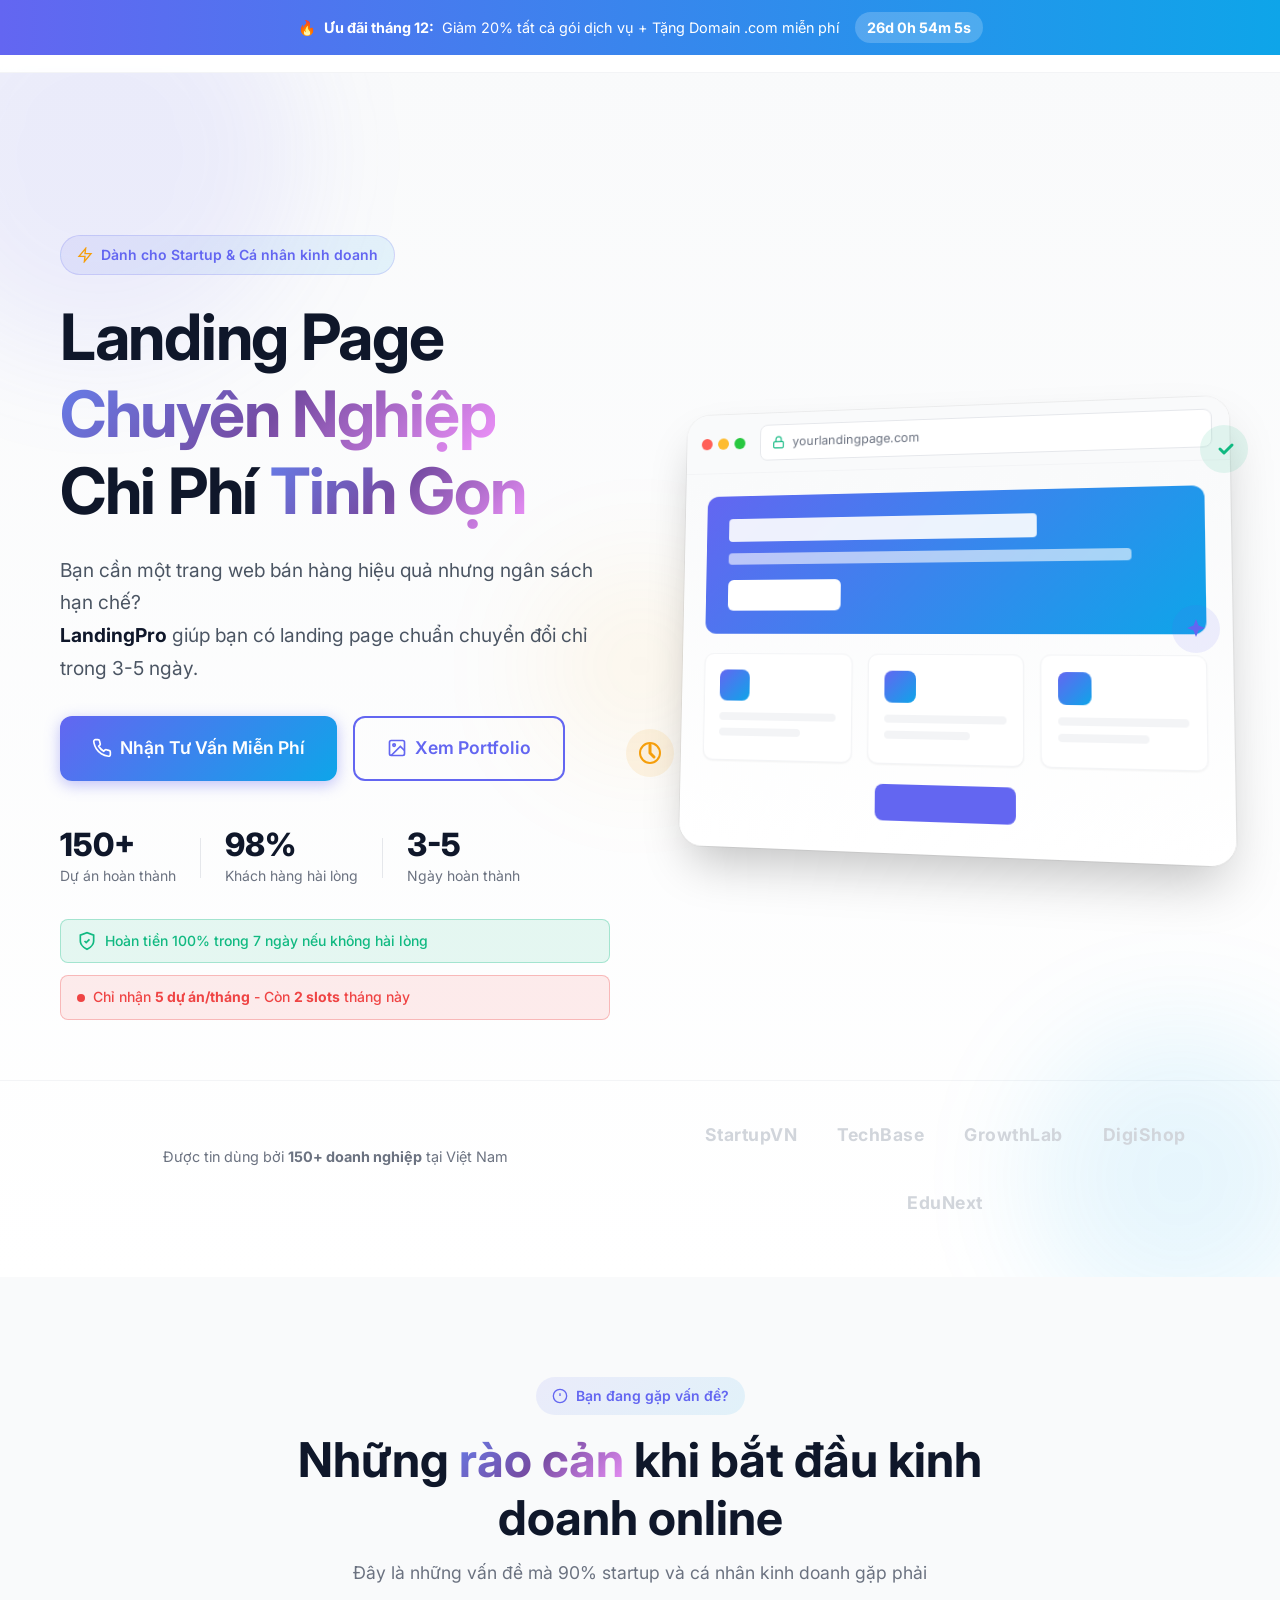
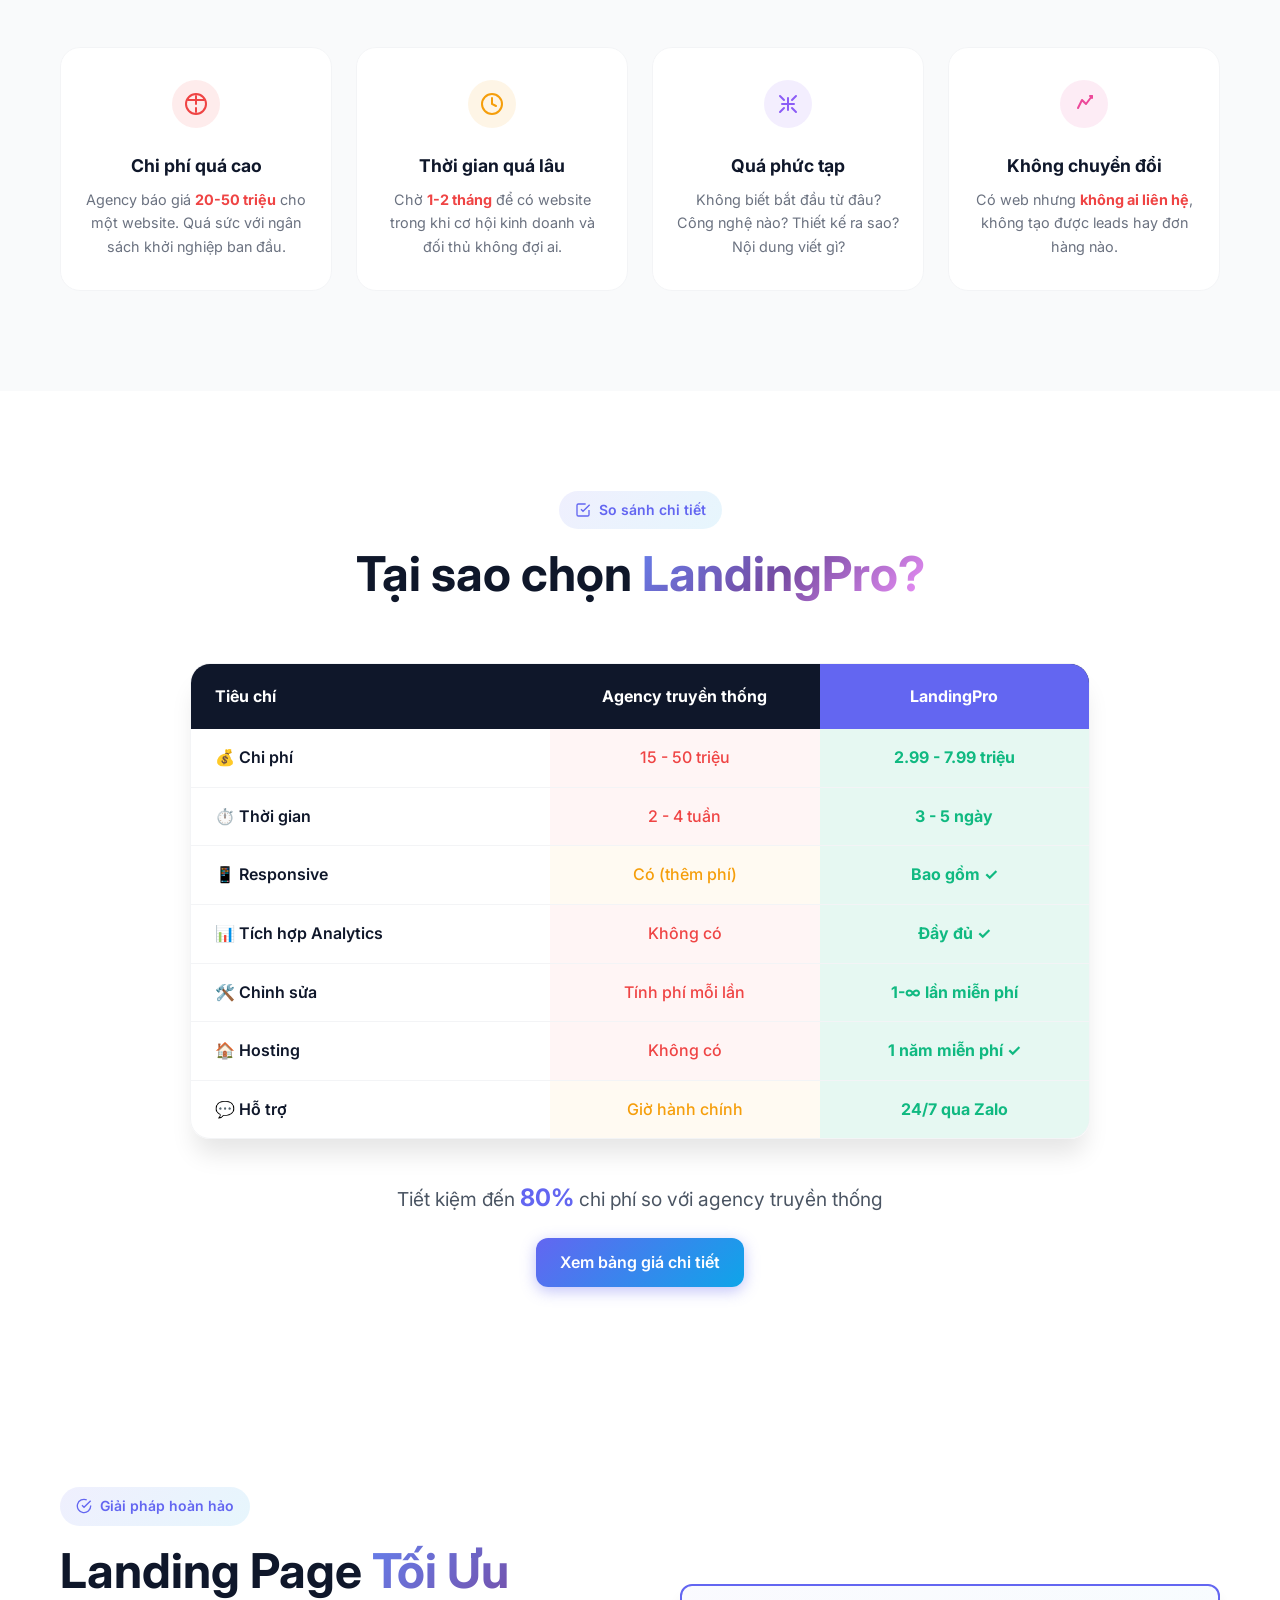
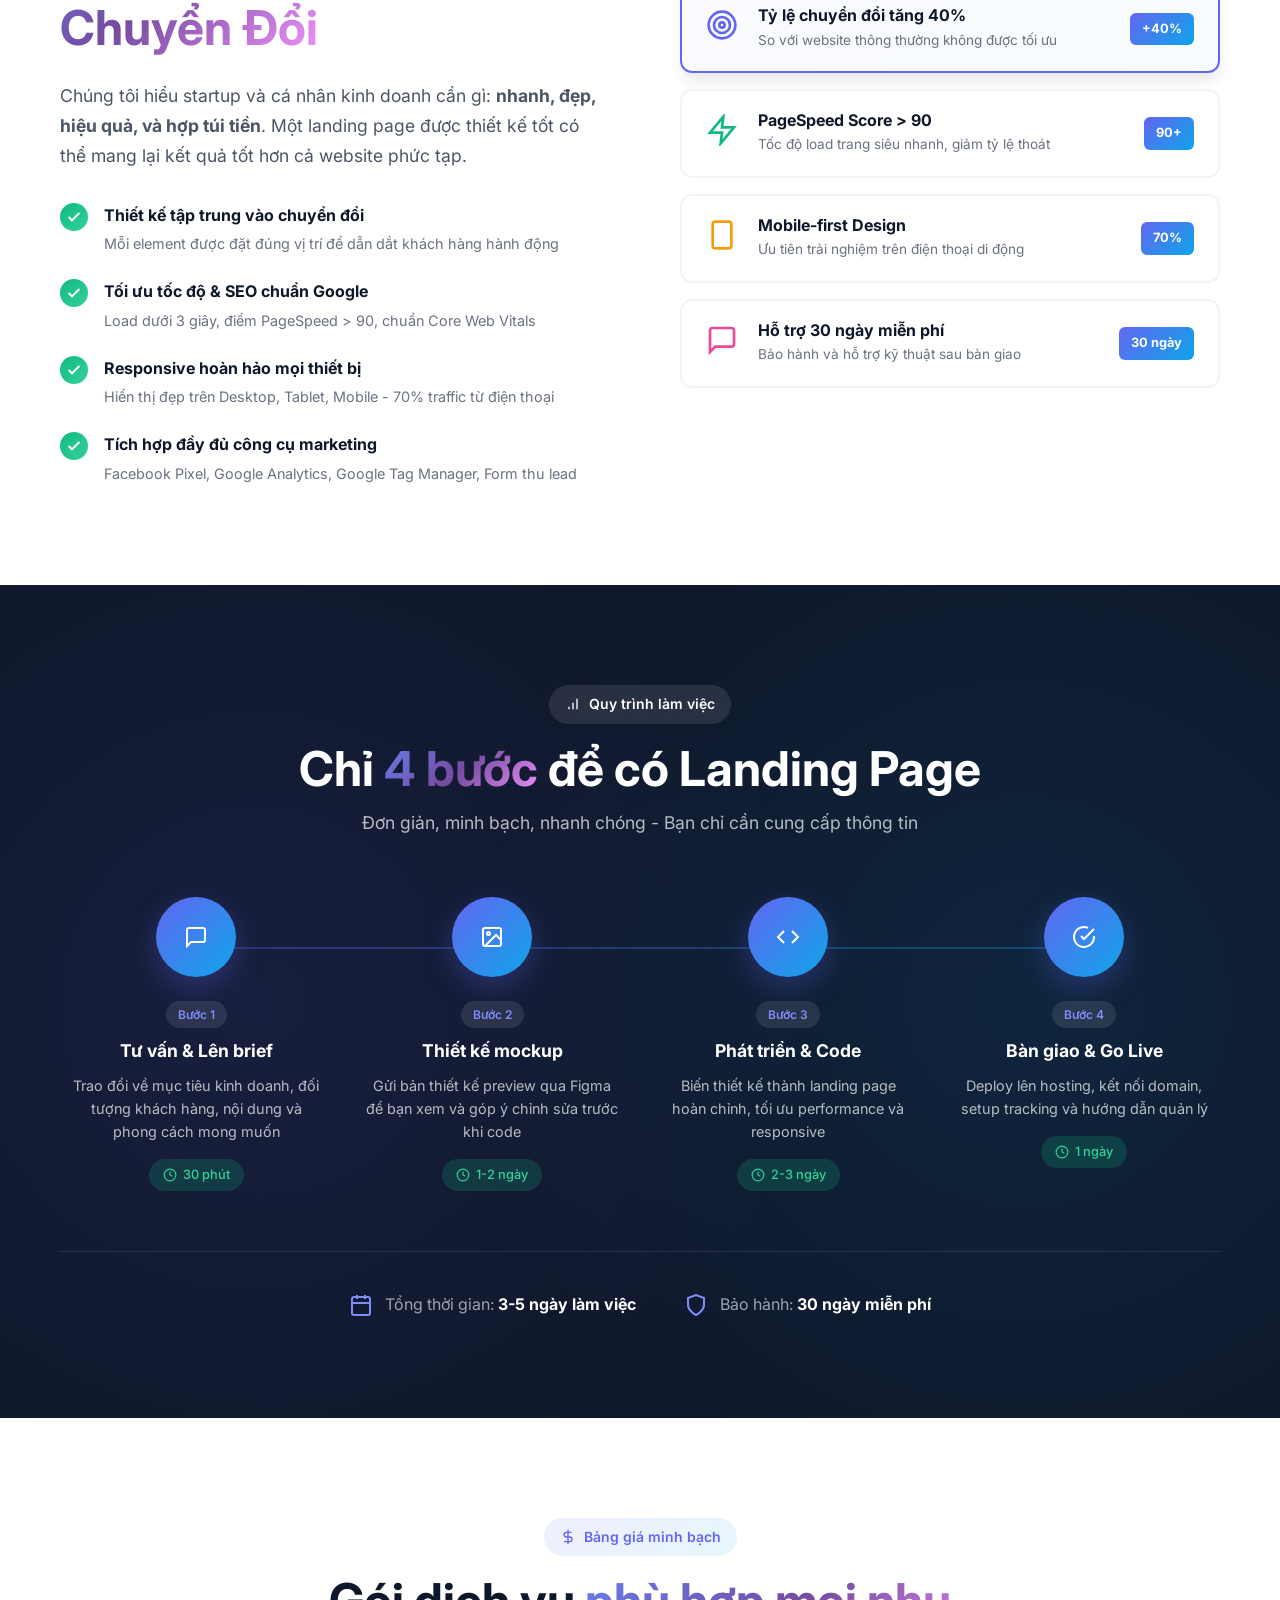
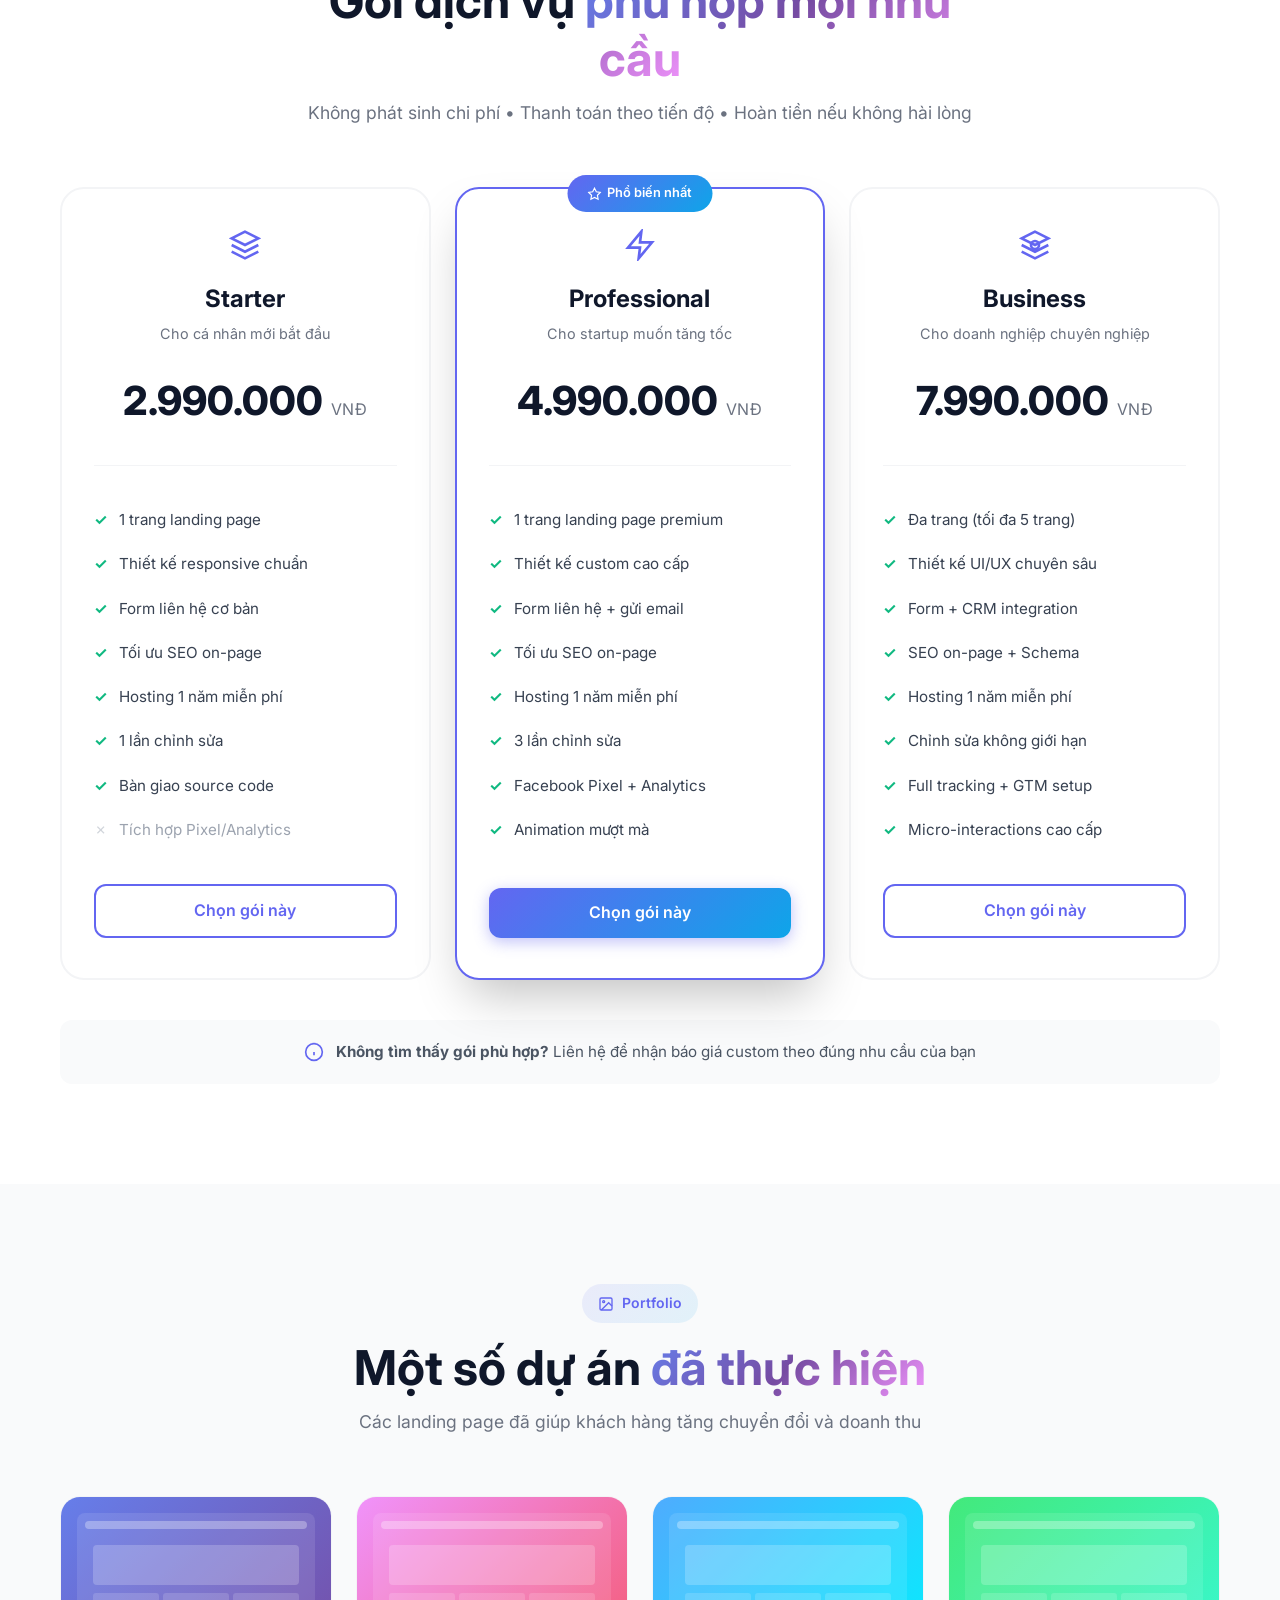
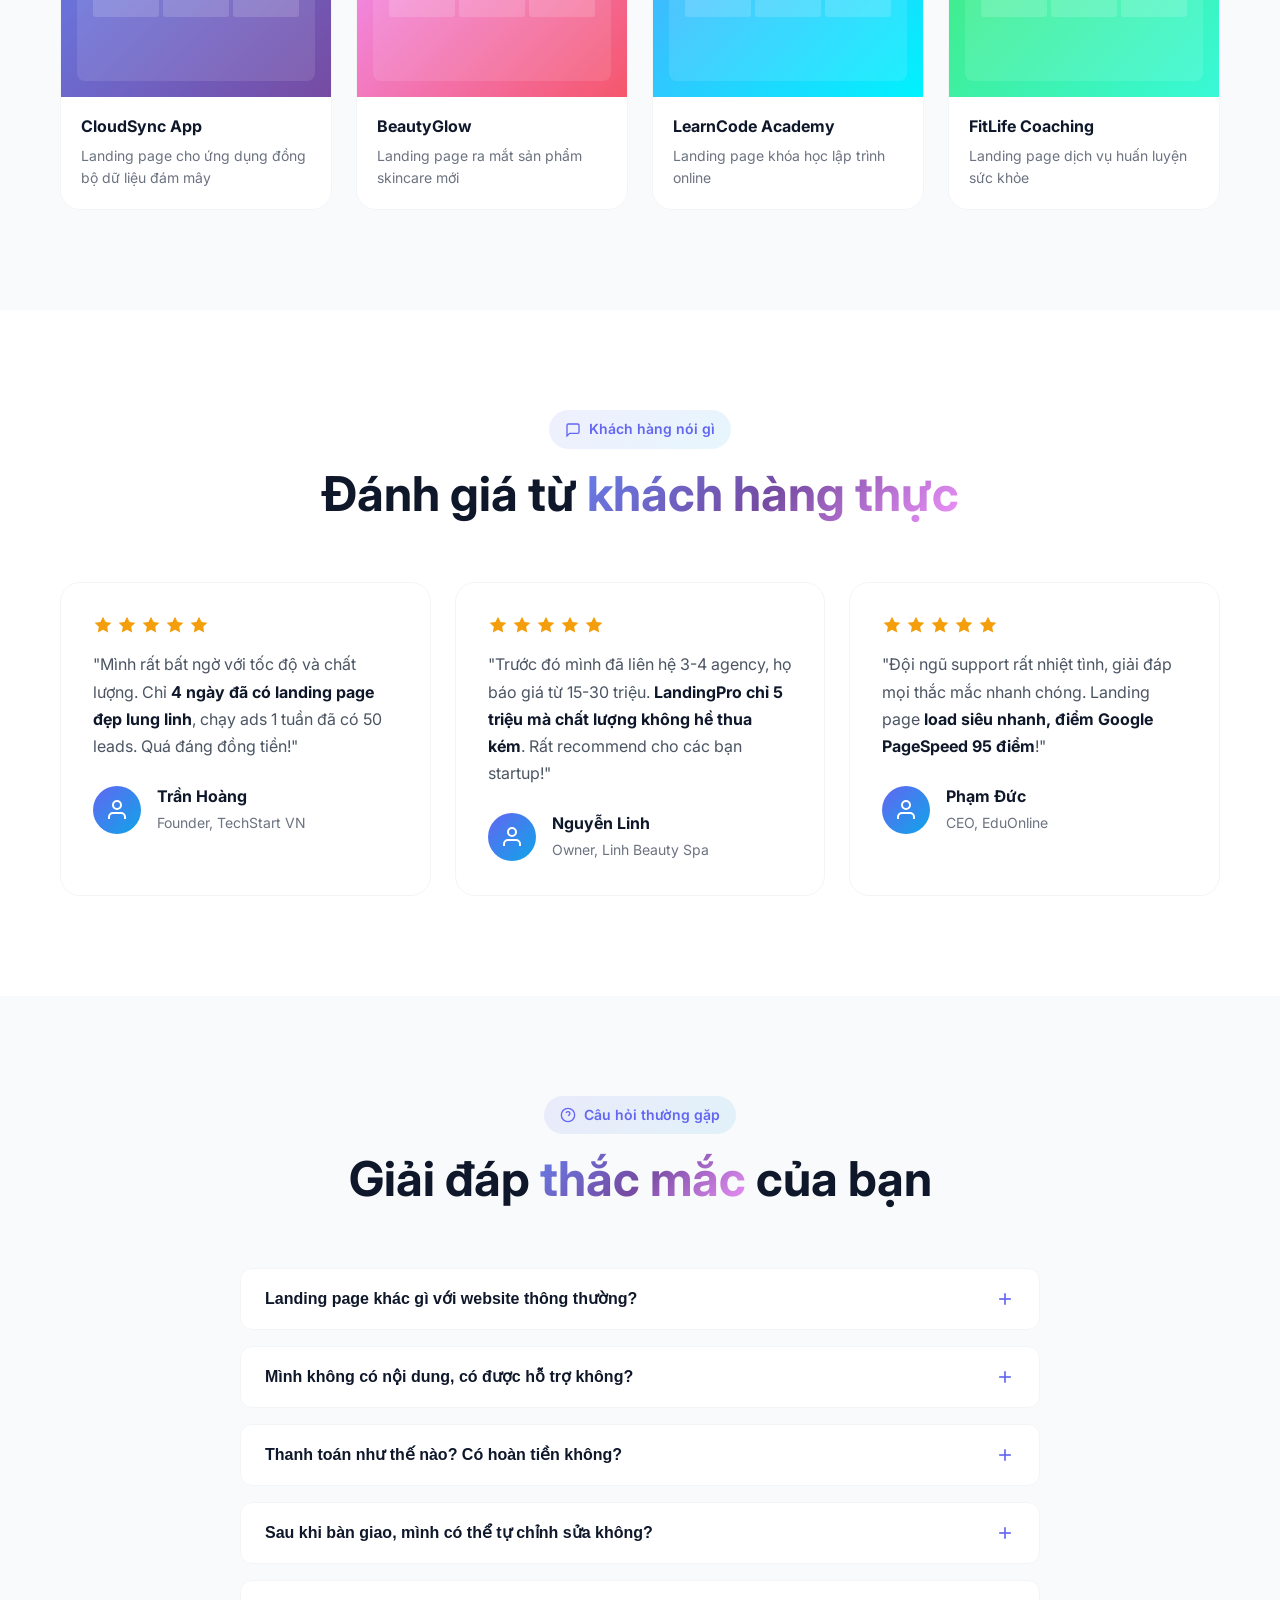
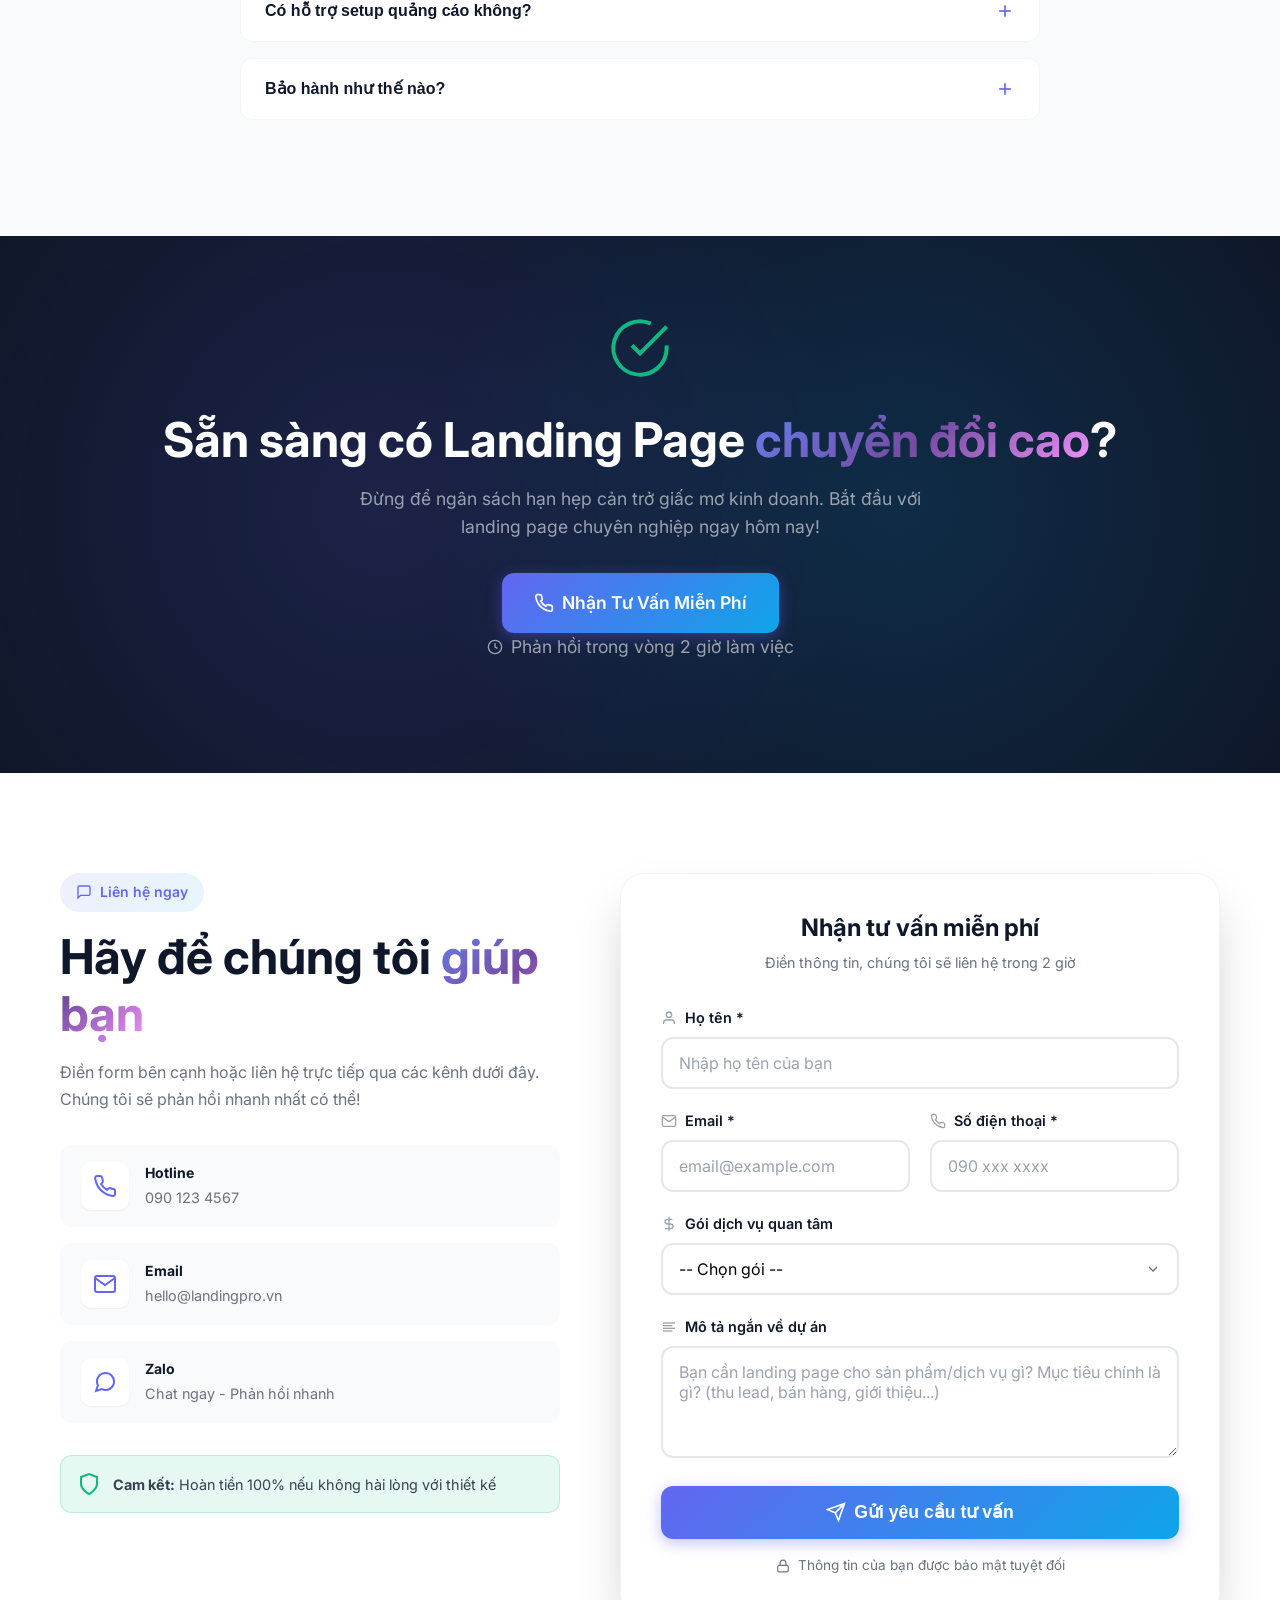
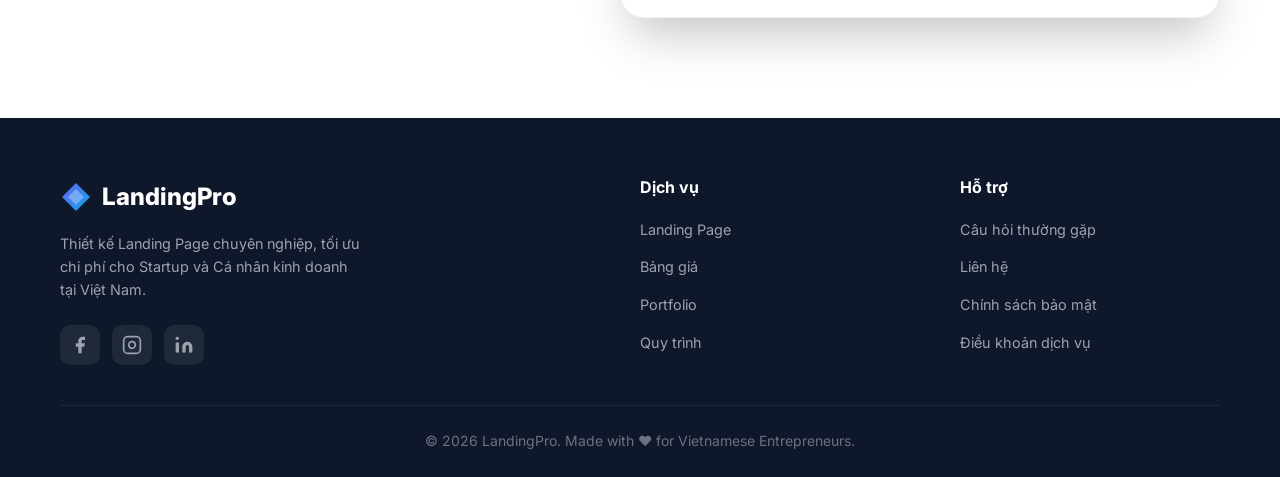
==== commit 9a5cfbfc: "Optimize landing page with urgency elements and comparison section - Added urgency banner with count" ====
--- a/index.html
+++ b/index.html
@@ -3,19 +3,72 @@
 <head>
     <meta charset="UTF-8">
     <meta name="viewport" content="width=device-width, initial-scale=1.0">
-    <title>LandingPro - Thiết Kế Landing Page Chuyên Nghiệp | Tối Ưu Chi Phí</title>
-    <meta name="description" content="Dịch vụ thiết kế landing page chuyên nghiệp cho startup và cá nhân. Tinh gọn - Tối ưu - Hiệu quả. Chỉ từ 2.990.000đ">
-    <meta name="keywords" content="landing page, thiết kế web, startup, marketing, chuyển đổi">
-    <meta property="og:title" content="LandingPro - Landing Page Chuyên Nghiệp, Chi Phí Tinh Gọn">
-    <meta property="og:description" content="Giải pháp landing page tối ưu cho Startup & Cá nhân kinh doanh. Từ 2.990.000đ">
+    <title>LandingPro - Thiết Kế Landing Page Chuyên Nghiệp | Chỉ từ 2.99 Triệu</title>
+    <meta name="description" content="Dịch vụ thiết kế landing page chuyên nghiệp cho startup và cá nhân. Hoàn thành trong 3-5 ngày. Tăng 40% tỷ lệ chuyển đổi. Chỉ từ 2.990.000đ - Bảo hành 30 ngày">
+    <meta name="keywords" content="landing page, thiết kế web, startup, marketing, chuyển đổi, thiết kế landing page giá rẻ, landing page chuyên nghiệp">
+    <meta name="author" content="LandingPro">
+    <meta name="robots" content="index, follow">
+    
+    <!-- Open Graph -->
+    <meta property="og:title" content="Landing Page Chuyên Nghiệp - Chỉ từ 2.99 Triệu | LandingPro">
+    <meta property="og:description" content="Giải pháp landing page tối ưu cho Startup & Cá nhân kinh doanh. Hoàn thành 3-5 ngày. Tăng 40% chuyển đổi.">
     <meta property="og:type" content="website">
+    <meta property="og:url" content="https://taluan374-beep.github.io/test11/">
+    <meta property="og:image" content="https://taluan374-beep.github.io/test11/og-image.png">
+    <meta property="og:locale" content="vi_VN">
+    
+    <!-- Twitter Card -->
+    <meta name="twitter:card" content="summary_large_image">
+    <meta name="twitter:title" content="Landing Page Chuyên Nghiệp - Chỉ từ 2.99 Triệu">
+    <meta name="twitter:description" content="Giải pháp landing page tối ưu cho Startup. Hoàn thành 3-5 ngày.">
+    
+    <!-- Preconnect for performance -->
     <link rel="preconnect" href="https://fonts.googleapis.com">
     <link rel="preconnect" href="https://fonts.gstatic.com" crossorigin>
+    <link rel="dns-prefetch" href="https://fonts.googleapis.com">
+    
+    <!-- Fonts -->
     <link href="https://fonts.googleapis.com/css2?family=Inter:wght@300;400;500;600;700;800&display=swap" rel="stylesheet">
+    
+    <!-- Styles -->
     <link rel="stylesheet" href="styles.css">
+    
+    <!-- Favicon -->
     <link rel="icon" type="image/svg+xml" href="data:image/svg+xml,<svg xmlns='http://www.w3.org/2000/svg' viewBox='0 0 100 100'><text y='.9em' font-size='90'>◆</text></svg>">
+    
+    <!-- Structured Data -->
+    <script type="application/ld+json">
+    {
+        "@context": "https://schema.org",
+        "@type": "Service",
+        "name": "Thiết kế Landing Page",
+        "provider": {
+            "@type": "Organization",
+            "name": "LandingPro"
+        },
+        "description": "Dịch vụ thiết kế landing page chuyên nghiệp cho startup và cá nhân kinh doanh",
+        "areaServed": "VN",
+        "offers": {
+            "@type": "Offer",
+            "priceCurrency": "VND",
+            "price": "2990000",
+            "priceValidUntil": "2025-12-31"
+        }
+    }
+    </script>
 </head>
 <body>
+    <!-- Urgency Banner -->
+    <div class="urgency-banner">
+        <div class="container">
+            <p>
+                <span class="urgency-icon">🔥</span>
+                <strong>Ưu đãi tháng 12:</strong> Giảm 20% tất cả gói dịch vụ + Tặng Domain .com miễn phí
+                <span class="urgency-countdown" id="countdown"></span>
+            </p>
+        </div>
+    </div>
+
     <!-- Navigation -->
     <nav class="navbar">
         <div class="container">
@@ -102,6 +155,19 @@
                         <span class="stat-label">Ngày hoàn thành</span>
                     </div>
                 </div>
+                <div class="hero-guarantee">
+                    <div class="guarantee-badge">
+                        <svg width="20" height="20" viewBox="0 0 24 24" fill="none" stroke="currentColor" stroke-width="2">
+                            <path d="M12 22s8-4 8-10V5l-8-3-8 3v7c0 6 8 10 8 10z"/>
+                            <path d="M9 12l2 2 4-4"/>
+                        </svg>
+                        <span>Hoàn tiền 100% trong 7 ngày nếu không hài lòng</span>
+                    </div>
+                    <div class="slots-warning">
+                        <span class="pulse-dot"></span>
+                        <span>Chỉ nhận <strong>5 dự án/tháng</strong> - Còn <strong>2 slots</strong> tháng này</span>
+                    </div>
+                </div>
             </div>
             <div class="hero-visual">
                 <div class="mockup-container">
@@ -249,6 +315,68 @@
         </div>
     </section>
 
+    <!-- Comparison Section -->
+    <section class="comparison">
+        <div class="container">
+            <div class="section-header">
+                <span class="section-tag">
+                    <svg width="16" height="16" viewBox="0 0 24 24" fill="none" stroke="currentColor" stroke-width="2">
+                        <polyline points="9 11 12 14 22 4"/>
+                        <path d="M21 12v7a2 2 0 0 1-2 2H5a2 2 0 0 1-2-2V5a2 2 0 0 1 2-2h11"/>
+                    </svg>
+                    So sánh chi tiết
+                </span>
+                <h2>Tại sao chọn <span class="gradient-text">LandingPro?</span></h2>
+            </div>
+            <div class="comparison-table">
+                <div class="comparison-header">
+                    <div class="comparison-feature">Tiêu chí</div>
+                    <div class="comparison-them">Agency truyền thống</div>
+                    <div class="comparison-us">LandingPro</div>
+                </div>
+                <div class="comparison-row">
+                    <div class="comparison-feature">💰 Chi phí</div>
+                    <div class="comparison-them bad">15 - 50 triệu</div>
+                    <div class="comparison-us good">2.99 - 7.99 triệu</div>
+                </div>
+                <div class="comparison-row">
+                    <div class="comparison-feature">⏱️ Thời gian</div>
+                    <div class="comparison-them bad">2 - 4 tuần</div>
+                    <div class="comparison-us good">3 - 5 ngày</div>
+                </div>
+                <div class="comparison-row">
+                    <div class="comparison-feature">📱 Responsive</div>
+                    <div class="comparison-them neutral">Có (thêm phí)</div>
+                    <div class="comparison-us good">Bao gồm ✓</div>
+                </div>
+                <div class="comparison-row">
+                    <div class="comparison-feature">📊 Tích hợp Analytics</div>
+                    <div class="comparison-them bad">Không có</div>
+                    <div class="comparison-us good">Đầy đủ ✓</div>
+                </div>
+                <div class="comparison-row">
+                    <div class="comparison-feature">🛠️ Chỉnh sửa</div>
+                    <div class="comparison-them bad">Tính phí mỗi lần</div>
+                    <div class="comparison-us good">1-∞ lần miễn phí</div>
+                </div>
+                <div class="comparison-row">
+                    <div class="comparison-feature">🏠 Hosting</div>
+                    <div class="comparison-them bad">Không có</div>
+                    <div class="comparison-us good">1 năm miễn phí ✓</div>
+                </div>
+                <div class="comparison-row">
+                    <div class="comparison-feature">💬 Hỗ trợ</div>
+                    <div class="comparison-them neutral">Giờ hành chính</div>
+                    <div class="comparison-us good">24/7 qua Zalo</div>
+                </div>
+            </div>
+            <div class="comparison-cta">
+                <p>Tiết kiệm đến <strong>80%</strong> chi phí so với agency truyền thống</p>
+                <a href="#pricing" class="btn btn-primary">Xem bảng giá chi tiết</a>
+            </div>
+        </div>
+    </section>
+
     <!-- Solution Section -->
     <section class="solution" id="services">
         <div class="container">
--- a/styles.css
+++ b/styles.css
@@ -149,6 +149,42 @@
     font-size: 0.9rem;
 }
 
+/* ===== Urgency Banner ===== */
+.urgency-banner {
+    background: linear-gradient(90deg, var(--primary) 0%, var(--secondary) 100%);
+    color: var(--white);
+    padding: 12px 0;
+    text-align: center;
+    font-size: 0.9rem;
+    position: relative;
+    z-index: 1001;
+}
+
+.urgency-banner p {
+    display: flex;
+    align-items: center;
+    justify-content: center;
+    gap: 8px;
+    flex-wrap: wrap;
+}
+
+.urgency-icon {
+    animation: pulse 1s ease-in-out infinite;
+}
+
+.urgency-countdown {
+    background: rgba(255,255,255,0.2);
+    padding: 4px 12px;
+    border-radius: 50px;
+    font-weight: 700;
+    margin-left: 8px;
+}
+
+@keyframes pulse {
+    0%, 100% { transform: scale(1); }
+    50% { transform: scale(1.2); }
+}
+
 /* ===== Navigation ===== */
 .navbar {
     position: fixed;
@@ -218,7 +254,7 @@
 /* ===== Hero Section ===== */
 .hero {
     position: relative;
-    padding: 140px 0 60px;
+    padding: 180px 0 60px;
     overflow: hidden;
     background: linear-gradient(180deg, var(--gray-50) 0%, var(--white) 100%);
 }
@@ -346,6 +382,53 @@
     background: var(--gray-200);
 }
 
+/* Hero Guarantee & Slots */
+.hero-guarantee {
+    display: flex;
+    flex-direction: column;
+    gap: 12px;
+    margin-top: 32px;
+}
+
+.guarantee-badge {
+    display: inline-flex;
+    align-items: center;
+    gap: 8px;
+    padding: 10px 16px;
+    background: rgba(16, 185, 129, 0.1);
+    border: 1px solid rgba(16, 185, 129, 0.3);
+    border-radius: 8px;
+    color: var(--success);
+    font-size: 0.875rem;
+    font-weight: 500;
+}
+
+.slots-warning {
+    display: inline-flex;
+    align-items: center;
+    gap: 8px;
+    padding: 10px 16px;
+    background: rgba(239, 68, 68, 0.1);
+    border: 1px solid rgba(239, 68, 68, 0.3);
+    border-radius: 8px;
+    color: var(--danger);
+    font-size: 0.875rem;
+    font-weight: 500;
+}
+
+.pulse-dot {
+    width: 8px;
+    height: 8px;
+    background: var(--danger);
+    border-radius: 50%;
+    animation: pulseDot 1.5s ease-in-out infinite;
+}
+
+@keyframes pulseDot {
+    0%, 100% { opacity: 1; transform: scale(1); }
+    50% { opacity: 0.5; transform: scale(1.5); }
+}
+
 /* Hero Visual */
 .mockup-container {
     position: relative;
@@ -614,6 +697,104 @@
 
 .pain-card p strong {
     color: var(--danger);
+}
+
+/* ===== Comparison Section ===== */
+.comparison {
+    background: var(--white);
+}
+
+.comparison-table {
+    max-width: 900px;
+    margin: 0 auto;
+    border-radius: var(--radius-lg);
+    overflow: hidden;
+    box-shadow: var(--shadow-lg);
+    border: 1px solid var(--gray-100);
+}
+
+.comparison-header,
+.comparison-row {
+    display: grid;
+    grid-template-columns: 2fr 1.5fr 1.5fr;
+    gap: 0;
+}
+
+.comparison-header {
+    background: var(--dark);
+    color: var(--white);
+    font-weight: 700;
+}
+
+.comparison-header > div {
+    padding: 20px 24px;
+    text-align: center;
+}
+
+.comparison-header .comparison-feature {
+    text-align: left;
+}
+
+.comparison-header .comparison-us {
+    background: var(--primary);
+}
+
+.comparison-row {
+    border-bottom: 1px solid var(--gray-100);
+}
+
+.comparison-row:last-child {
+    border-bottom: none;
+}
+
+.comparison-row > div {
+    padding: 16px 24px;
+    display: flex;
+    align-items: center;
+}
+
+.comparison-row .comparison-feature {
+    font-weight: 600;
+    color: var(--dark);
+    gap: 8px;
+}
+
+.comparison-row .comparison-them,
+.comparison-row .comparison-us {
+    justify-content: center;
+    font-weight: 500;
+}
+
+.comparison-row .comparison-them.bad {
+    background: rgba(239, 68, 68, 0.05);
+    color: var(--danger);
+}
+
+.comparison-row .comparison-them.neutral {
+    background: rgba(245, 158, 11, 0.05);
+    color: var(--accent);
+}
+
+.comparison-row .comparison-us.good {
+    background: rgba(16, 185, 129, 0.1);
+    color: var(--success);
+    font-weight: 700;
+}
+
+.comparison-cta {
+    text-align: center;
+    margin-top: 40px;
+}
+
+.comparison-cta p {
+    font-size: 1.2rem;
+    color: var(--gray-600);
+    margin-bottom: 20px;
+}
+
+.comparison-cta strong {
+    color: var(--primary);
+    font-size: 1.5rem;
 }
 
 /* ===== Solution Section ===== */
@@ -1628,12 +1809,27 @@
         justify-content: center;
     }
     
+    .hero-guarantee {
+        align-items: center;
+    }
+    
     .hero-visual {
         display: none;
     }
     
     .trusted-logos {
         gap: 24px;
+    }
+    
+    .comparison-header,
+    .comparison-row {
+        grid-template-columns: 1.5fr 1fr 1fr;
+    }
+    
+    .comparison-header > div,
+    .comparison-row > div {
+        padding: 12px 16px;
+        font-size: 0.9rem;
     }
     
     .pain-grid {
@@ -1700,6 +1896,17 @@
 }
 
 @media (max-width: 768px) {
+    .urgency-banner p {
+        font-size: 0.8rem;
+        padding: 0 10px;
+    }
+    
+    .urgency-countdown {
+        display: block;
+        margin-top: 8px;
+        margin-left: 0;
+    }
+    
     .nav-links {
         display: none;
         position: absolute;
@@ -1739,7 +1946,45 @@
     }
     
     .hero {
-        padding: 120px 0 60px;
+        padding: 160px 0 60px;
+    }
+    
+    .comparison-header,
+    .comparison-row {
+        grid-template-columns: 1fr;
+    }
+    
+    .comparison-header > div,
+    .comparison-row > div {
+        padding: 12px 16px;
+        justify-content: flex-start;
+    }
+    
+    .comparison-header .comparison-feature {
+        display: none;
+    }
+    
+    .comparison-row .comparison-feature {
+        background: var(--gray-50);
+        font-size: 0.85rem;
+    }
+    
+    .comparison-row .comparison-them::before {
+        content: 'Agency: ';
+        font-weight: 400;
+        color: var(--gray-500);
+    }
+    
+    .comparison-row .comparison-us::before {
+        content: 'LandingPro: ';
+        font-weight: 400;
+    }
+    
+    .guarantee-badge,
+    .slots-warning {
+        font-size: 0.8rem;
+        text-align: center;
+        justify-content: center;
     }
     
     .hero-cta {
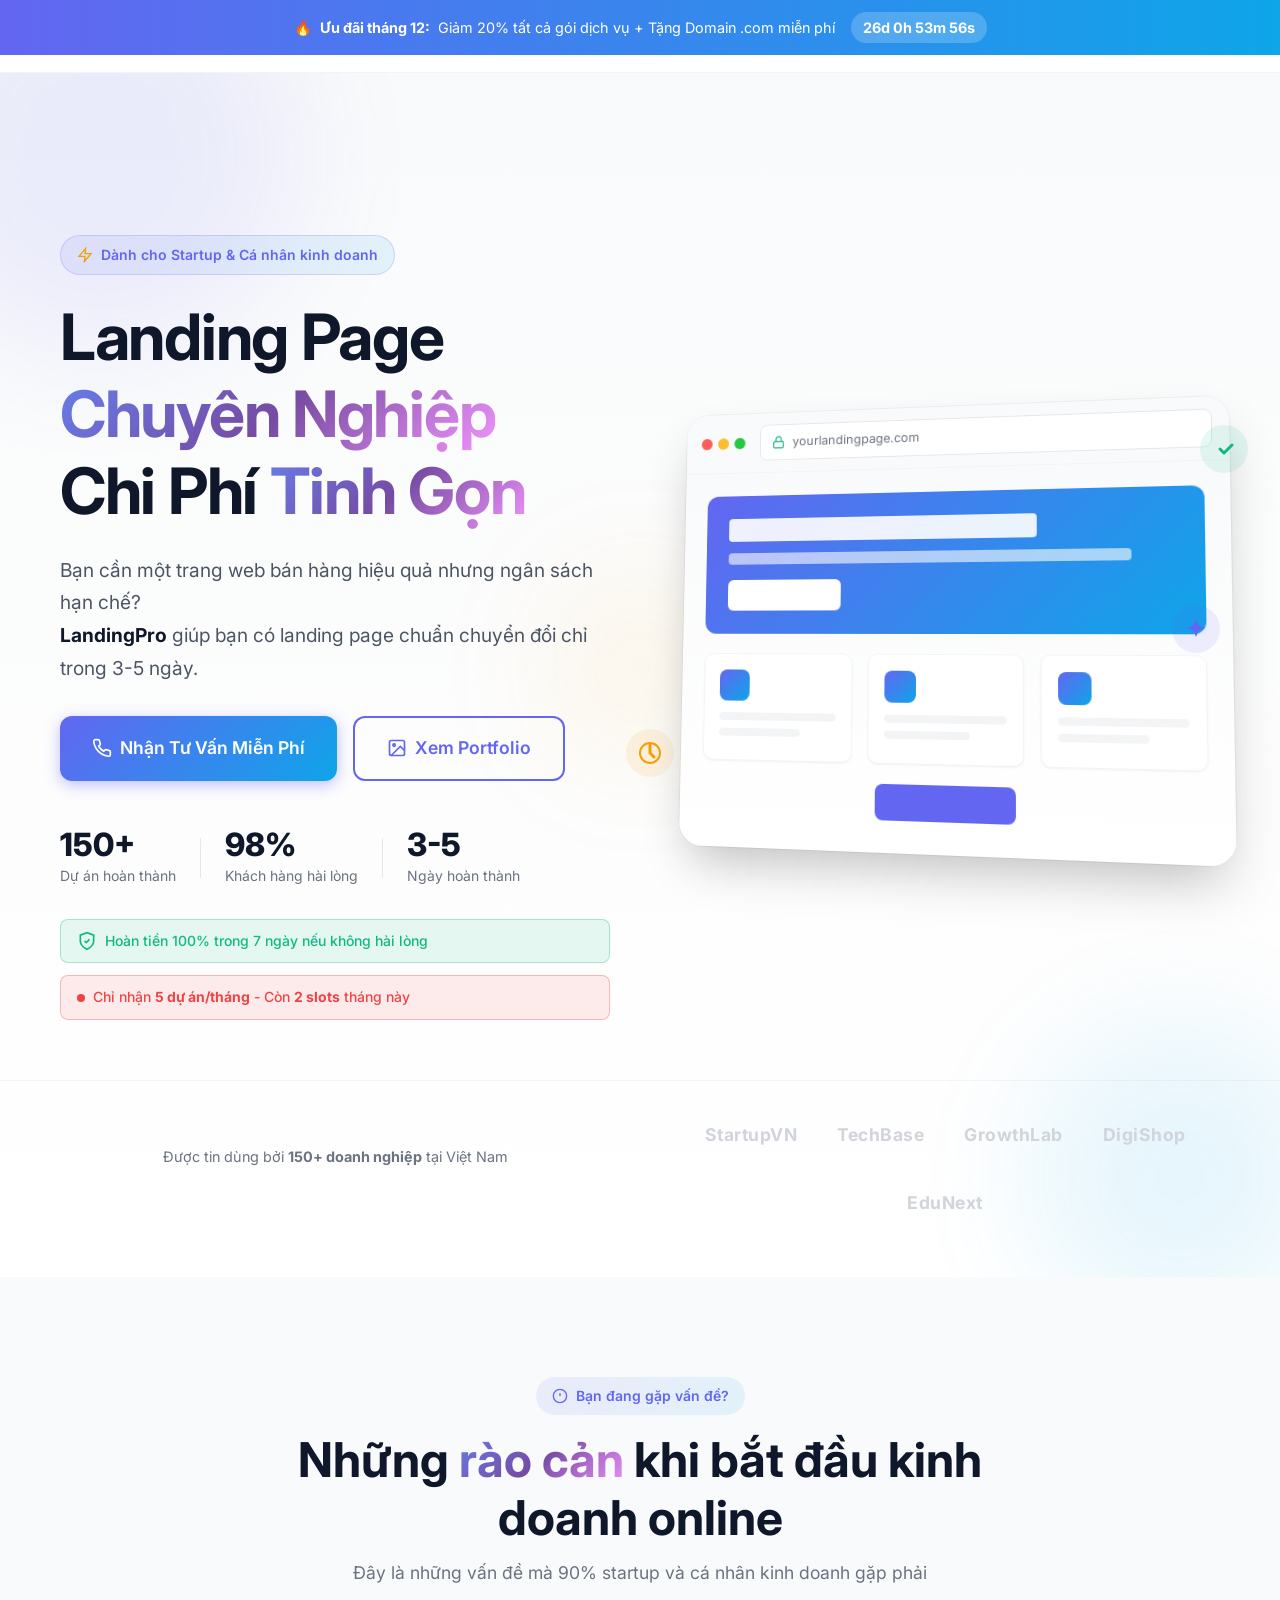
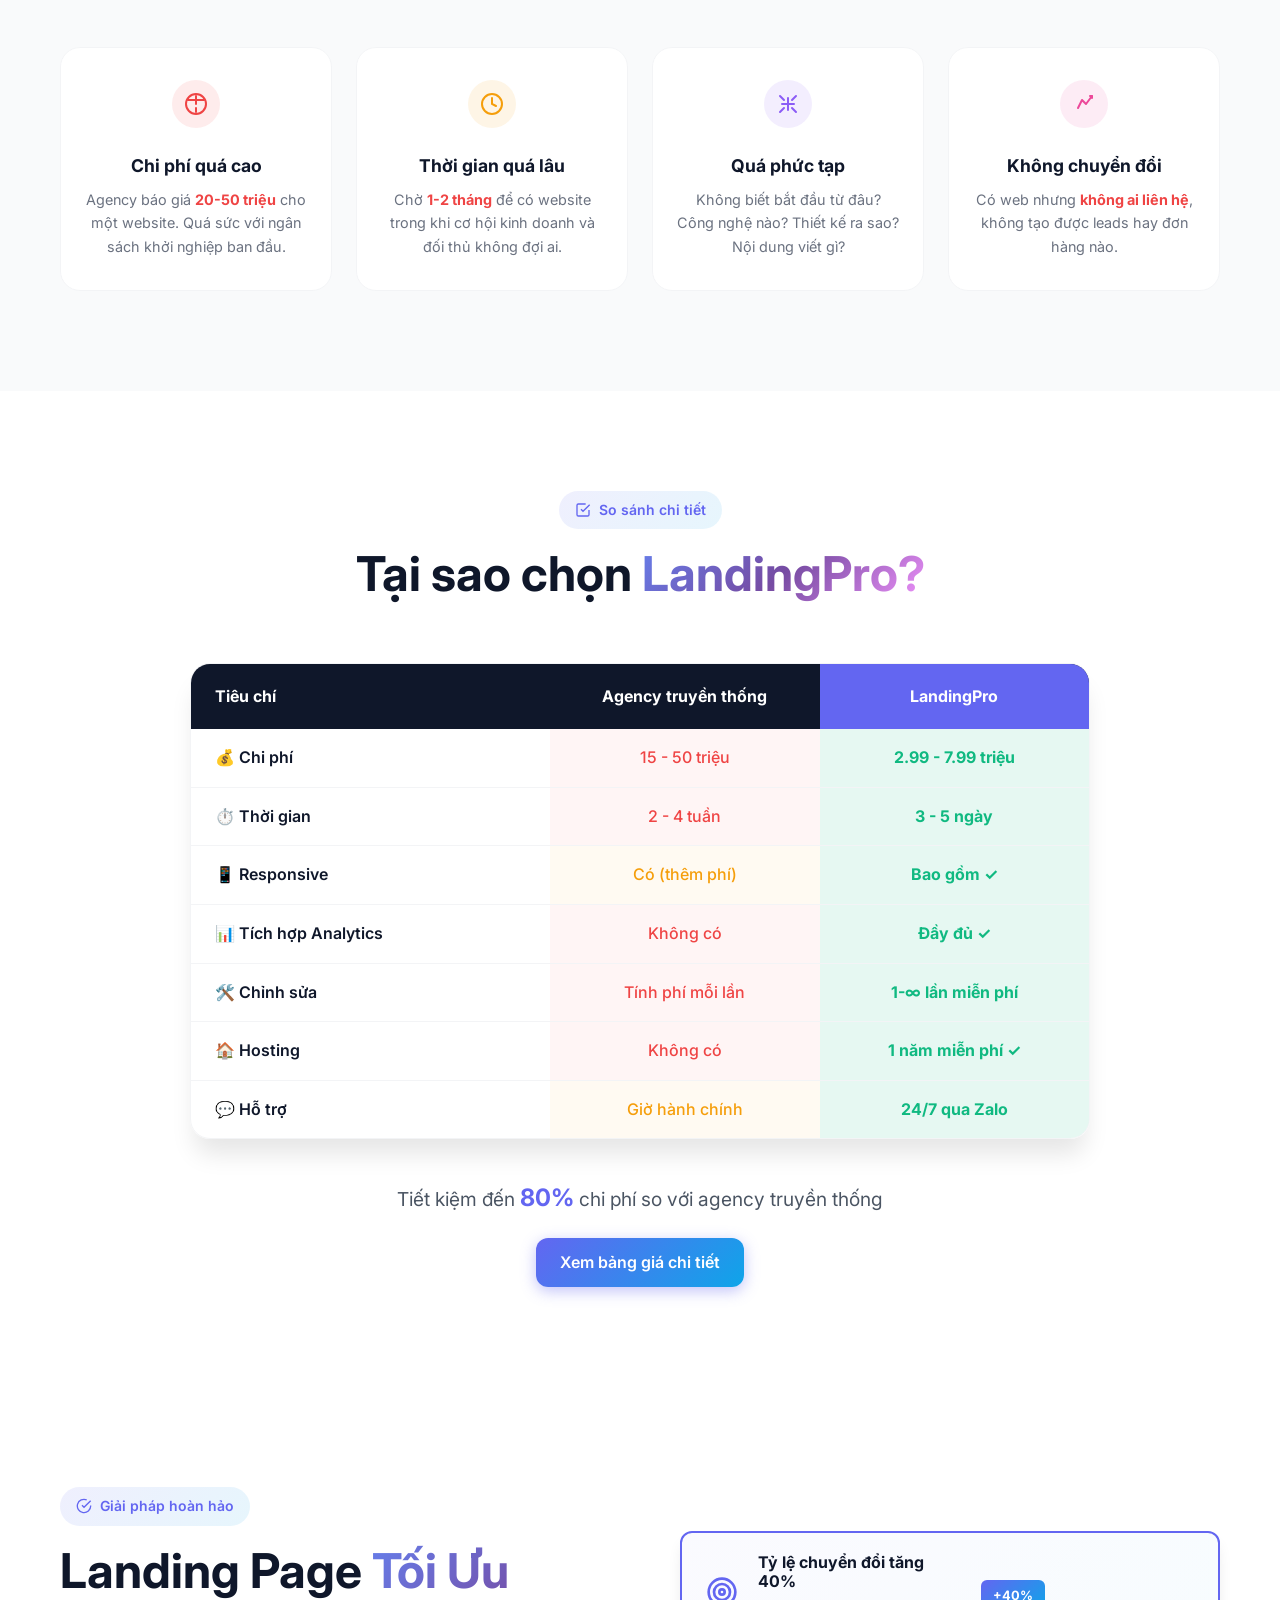
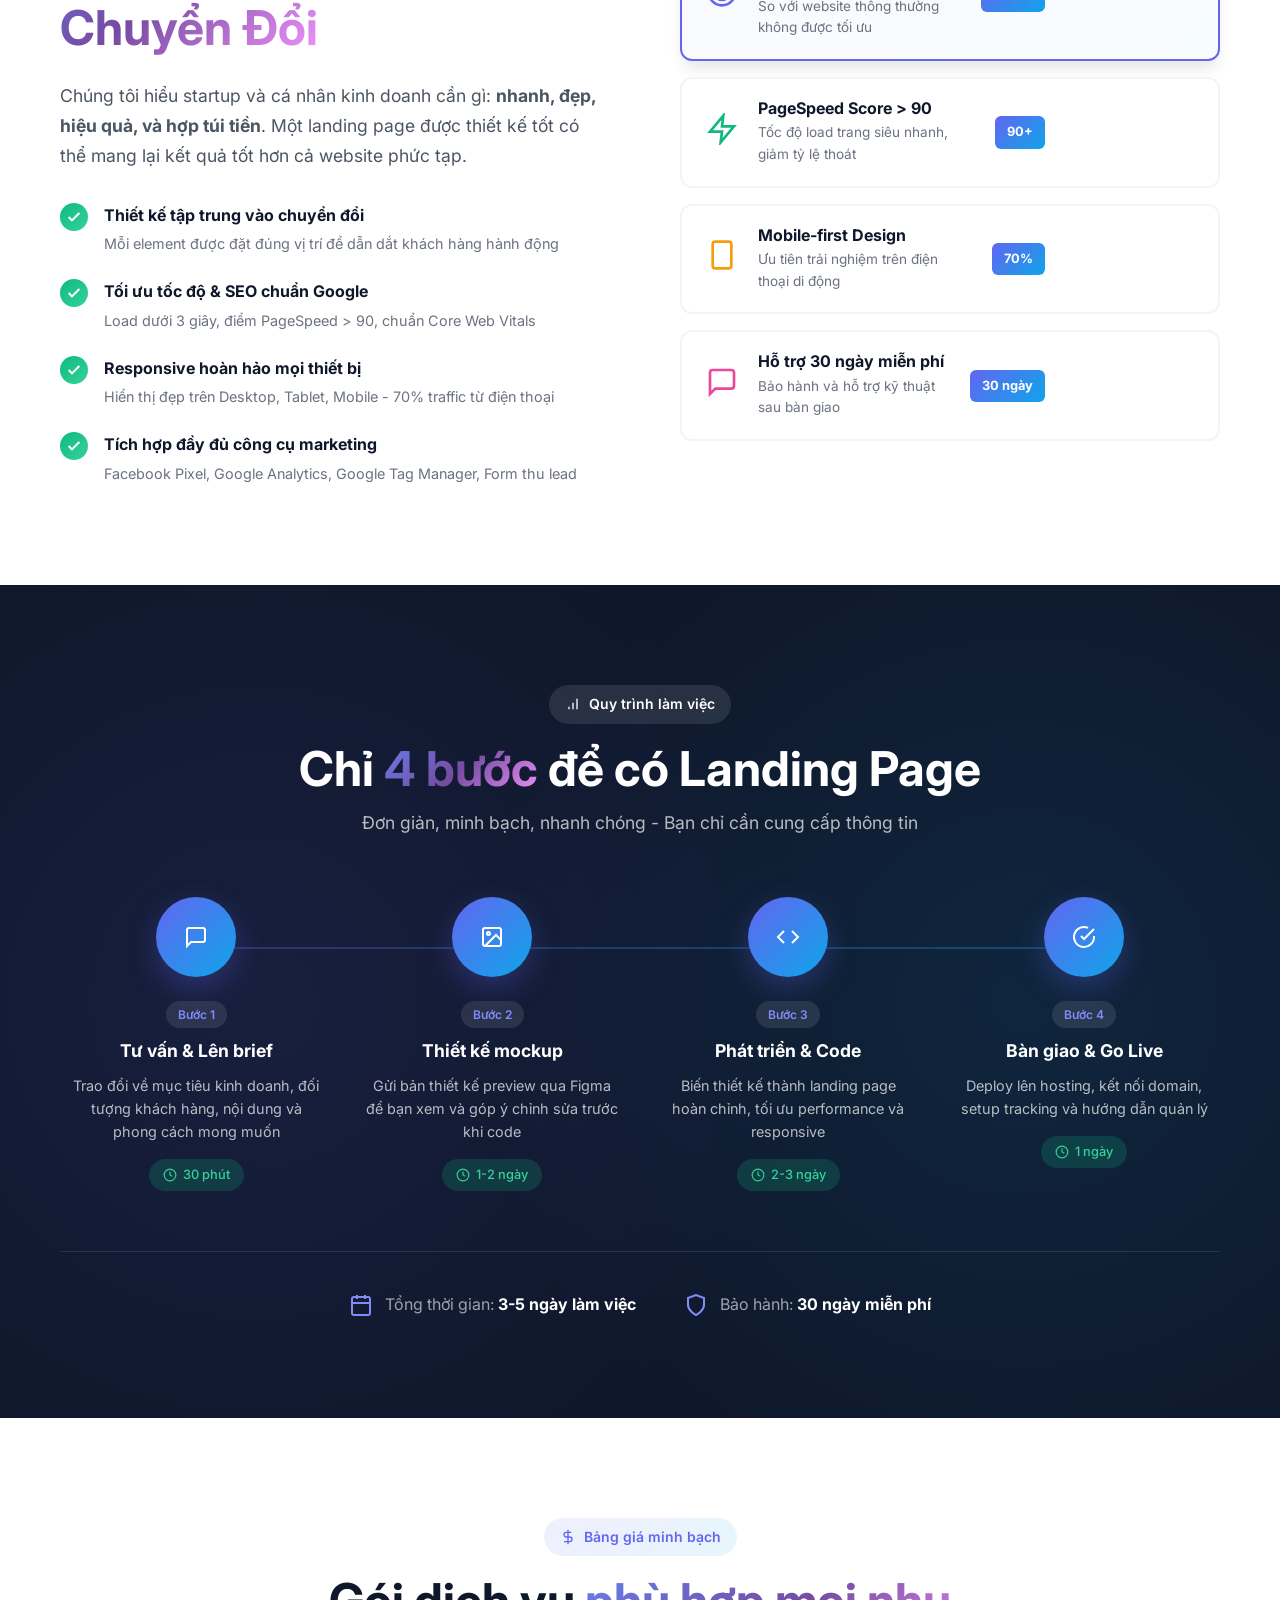
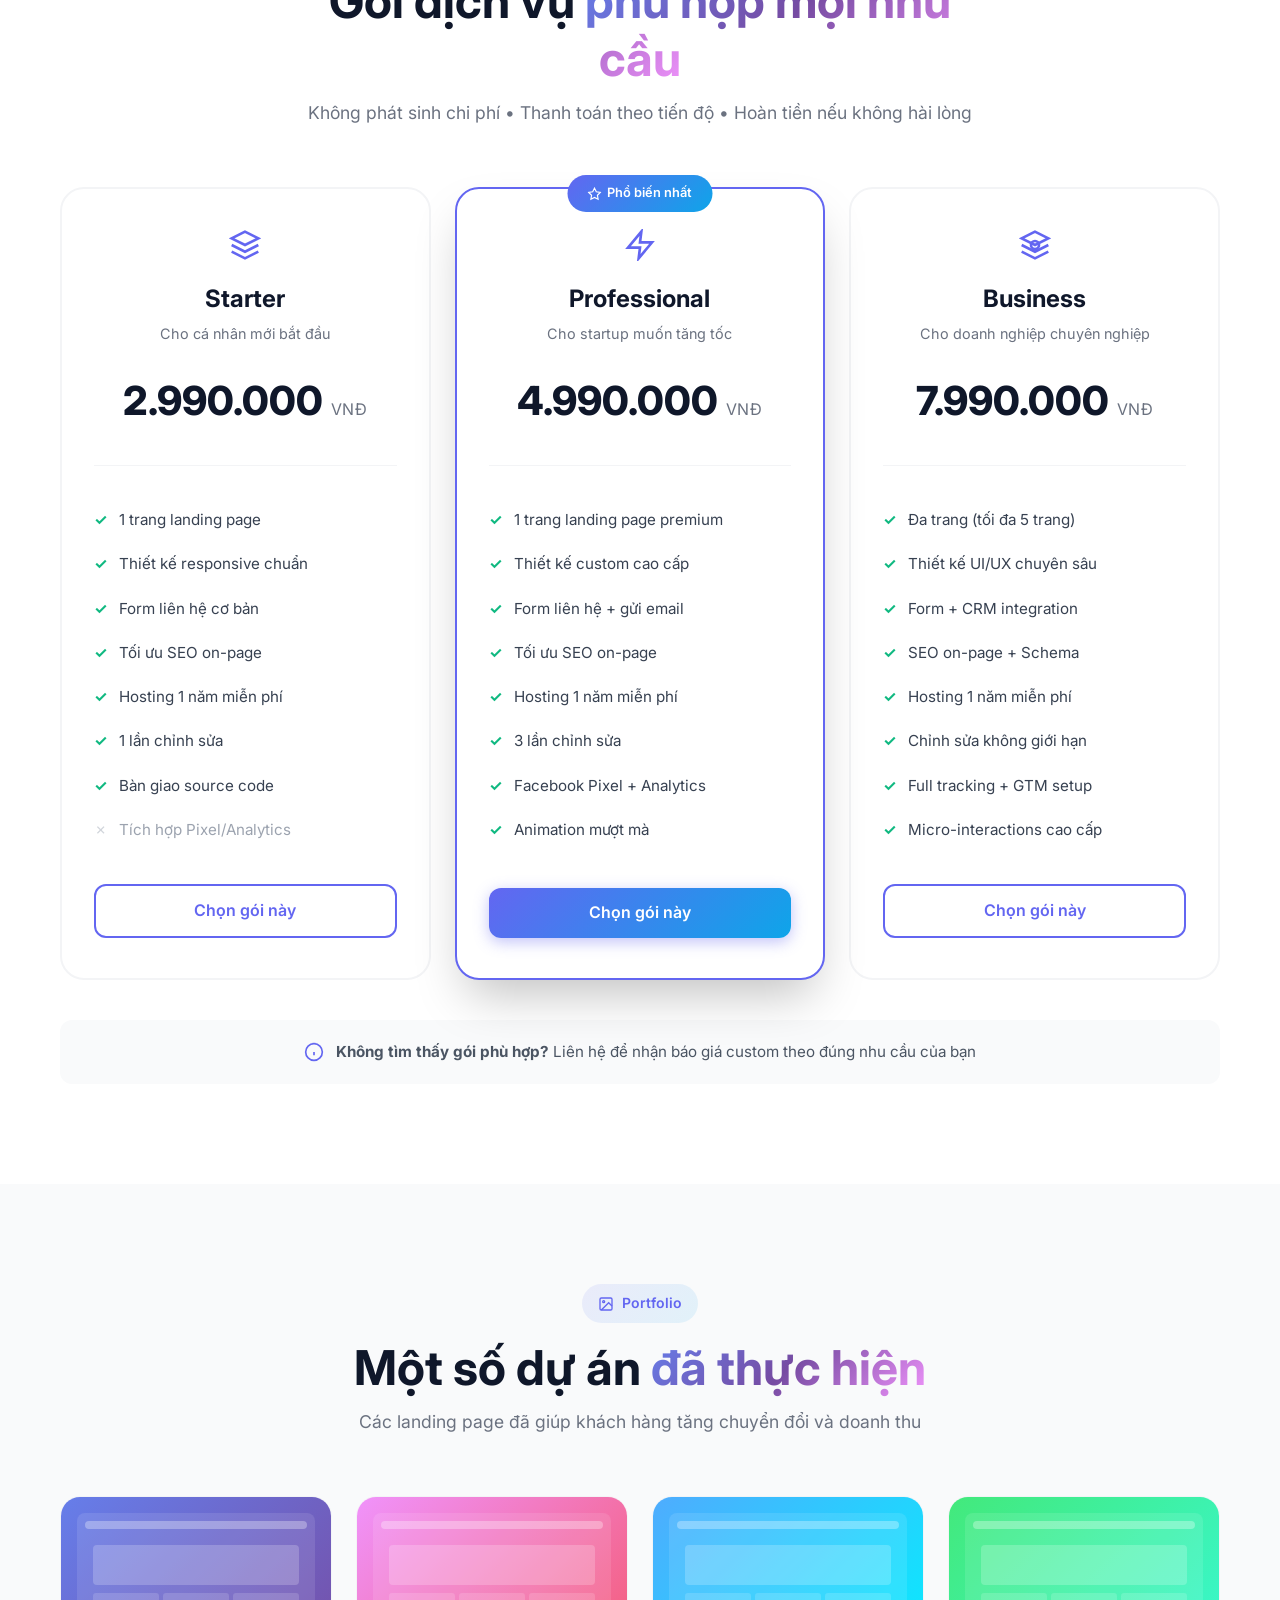
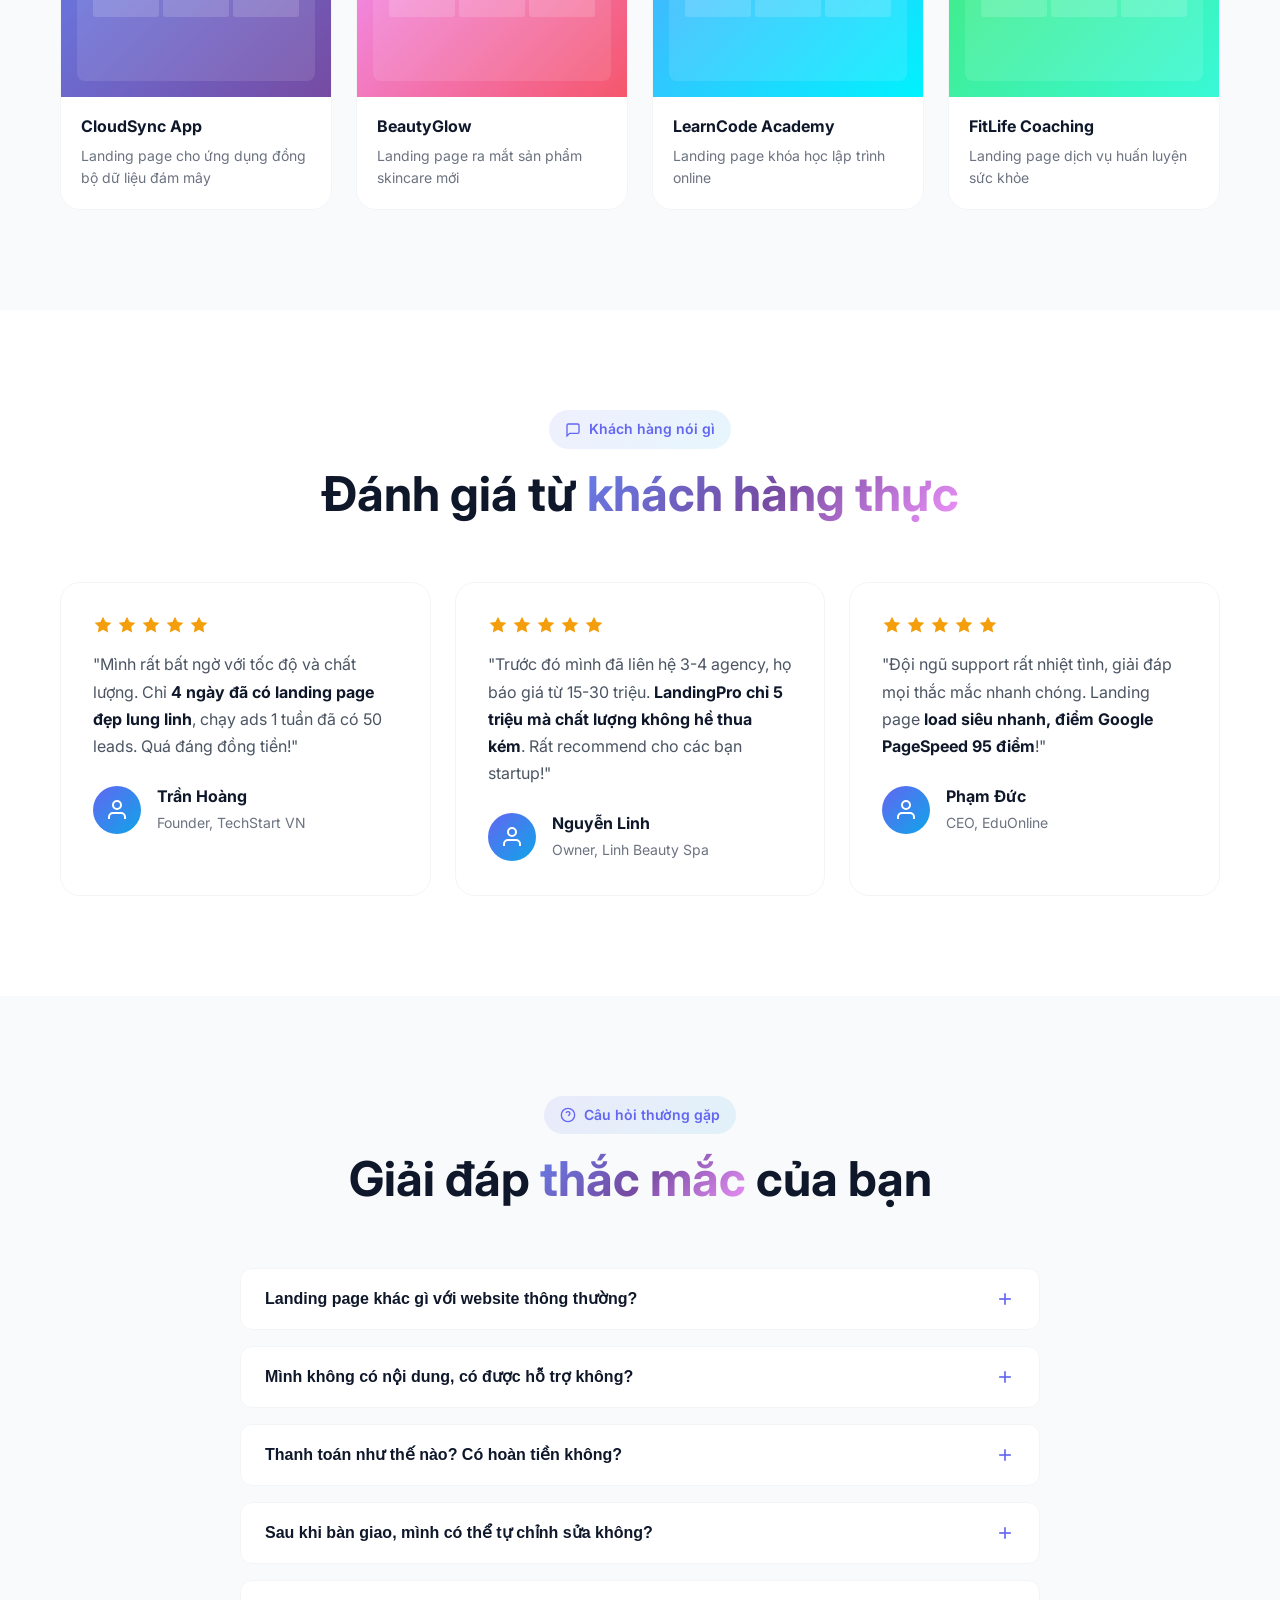
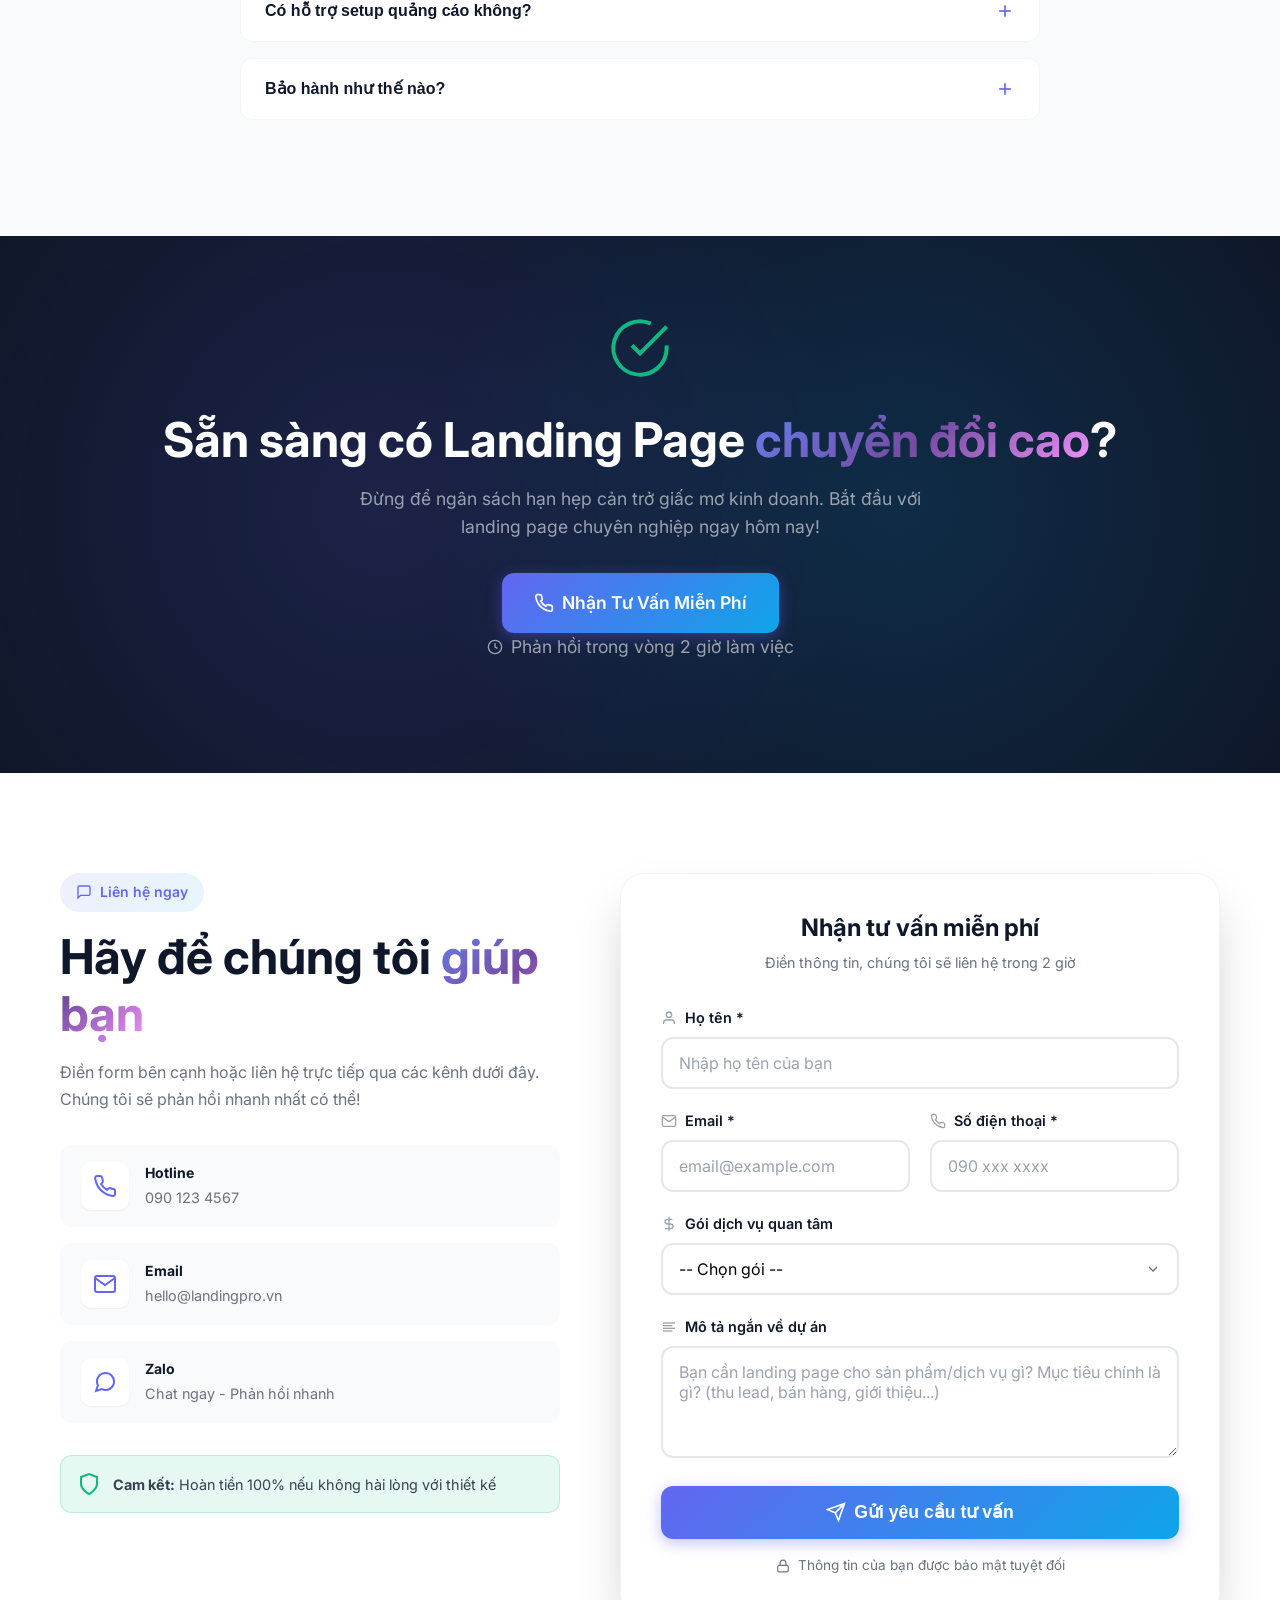
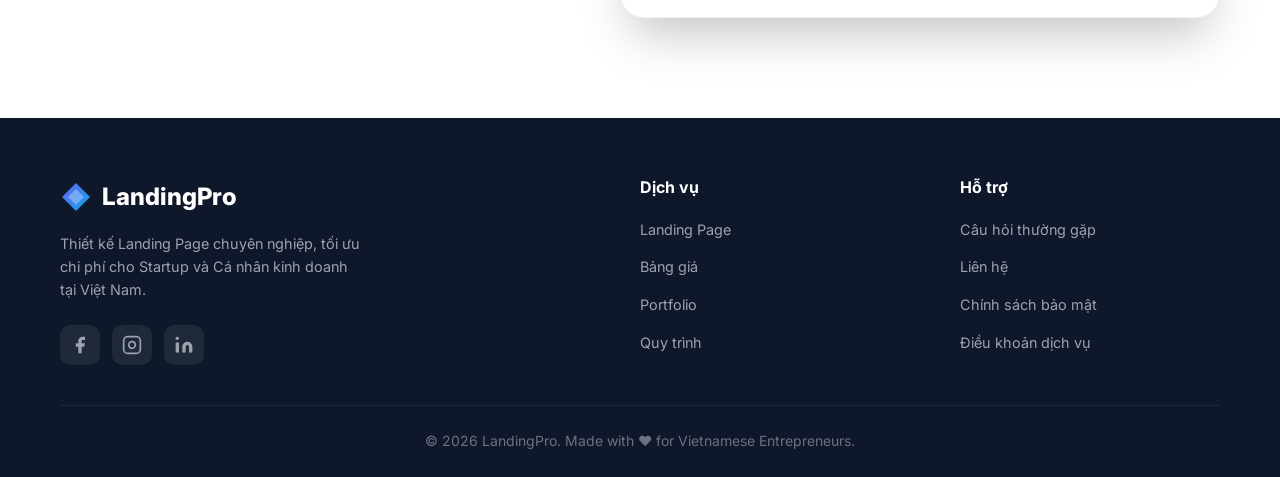
==== commit e542390b: "Add popup modals for showcase items - Added popup functionality to showcase items (Tỷ lệ chuyển đổi," ====
--- a/index.html
+++ b/index.html
@@ -444,7 +444,7 @@
                 </div>
                 <div class="solution-visual">
                     <div class="feature-showcase">
-                        <div class="showcase-item active" data-feature="conversion">
+                        <div class="showcase-item active" data-feature="conversion" data-popup="conversion">
                             <div class="showcase-icon">
                                 <svg width="32" height="32" viewBox="0 0 24 24" fill="none" stroke="#6366f1" stroke-width="2">
                                     <circle cx="12" cy="12" r="10"/>
@@ -457,8 +457,9 @@
                                 <p>So với website thông thường không được tối ưu</p>
                             </div>
                             <div class="showcase-badge">+40%</div>
-                        </div>
-                        <div class="showcase-item" data-feature="speed">
+                            <span class="popup-hint">Click để xem chi tiết →</span>
+                        </div>
+                        <div class="showcase-item" data-feature="speed" data-popup="speed">
                             <div class="showcase-icon">
                                 <svg width="32" height="32" viewBox="0 0 24 24" fill="none" stroke="#10b981" stroke-width="2">
                                     <polygon points="13 2 3 14 12 14 11 22 21 10 12 10 13 2"/>
@@ -469,8 +470,9 @@
                                 <p>Tốc độ load trang siêu nhanh, giảm tỷ lệ thoát</p>
                             </div>
                             <div class="showcase-badge">90+</div>
-                        </div>
-                        <div class="showcase-item" data-feature="mobile">
+                            <span class="popup-hint">Click để xem chi tiết →</span>
+                        </div>
+                        <div class="showcase-item" data-feature="mobile" data-popup="mobile">
                             <div class="showcase-icon">
                                 <svg width="32" height="32" viewBox="0 0 24 24" fill="none" stroke="#f59e0b" stroke-width="2">
                                     <rect x="5" y="2" width="14" height="20" rx="2" ry="2"/>
@@ -482,8 +484,9 @@
                                 <p>Ưu tiên trải nghiệm trên điện thoại di động</p>
                             </div>
                             <div class="showcase-badge">70%</div>
-                        </div>
-                        <div class="showcase-item" data-feature="support">
+                            <span class="popup-hint">Click để xem chi tiết →</span>
+                        </div>
+                        <div class="showcase-item" data-feature="support" data-popup="support">
                             <div class="showcase-icon">
                                 <svg width="32" height="32" viewBox="0 0 24 24" fill="none" stroke="#ec4899" stroke-width="2">
                                     <path d="M21 15a2 2 0 0 1-2 2H7l-4 4V5a2 2 0 0 1 2-2h14a2 2 0 0 1 2 2z"/>
@@ -494,6 +497,7 @@
                                 <p>Bảo hành và hỗ trợ kỹ thuật sau bàn giao</p>
                             </div>
                             <div class="showcase-badge">30 ngày</div>
+                            <span class="popup-hint">Click để xem chi tiết →</span>
                         </div>
                     </div>
                 </div>
@@ -1303,6 +1307,232 @@
         </a>
     </div>
 
+    <!-- Feature Detail Popups -->
+    <div class="popup-overlay" id="popupOverlay">
+        <div class="popup-modal">
+            <button class="popup-close" id="popupClose">
+                <svg width="24" height="24" viewBox="0 0 24 24" fill="none" stroke="currentColor" stroke-width="2">
+                    <line x1="18" y1="6" x2="6" y2="18"/>
+                    <line x1="6" y1="6" x2="18" y2="18"/>
+                </svg>
+            </button>
+            <div class="popup-content" id="popupContent">
+                <!-- Content will be inserted here -->
+            </div>
+        </div>
+    </div>
+
+    <!-- Popup Content Templates (hidden) -->
+    <template id="popup-conversion">
+        <div class="popup-header">
+            <div class="popup-icon" style="background: linear-gradient(135deg, #6366f1, #8b5cf6);">
+                <svg width="48" height="48" viewBox="0 0 24 24" fill="none" stroke="white" stroke-width="2">
+                    <circle cx="12" cy="12" r="10"/>
+                    <circle cx="12" cy="12" r="6"/>
+                    <circle cx="12" cy="12" r="2"/>
+                </svg>
+            </div>
+            <h3>Tỷ Lệ Chuyển Đổi Tăng 40%</h3>
+        </div>
+        <div class="popup-body">
+            <p class="popup-intro">Landing page của chúng tôi được thiết kế theo nguyên tắc <strong>Conversion-Centered Design (CCD)</strong>, giúp tăng tỷ lệ chuyển đổi đáng kể.</p>
+            
+            <h4>🎯 Những yếu tố giúp tăng chuyển đổi:</h4>
+            <ul class="popup-list">
+                <li><strong>Clear Value Proposition:</strong> Headline rõ ràng, giải thích lợi ích trong 3 giây đầu tiên</li>
+                <li><strong>Single Focus:</strong> Một mục tiêu duy nhất, không phân tâm người dùng</li>
+                <li><strong>Visual Hierarchy:</strong> Dẫn dắt mắt người dùng đến CTA chính</li>
+                <li><strong>Social Proof:</strong> Testimonials, số liệu, logos đối tác tạo niềm tin</li>
+                <li><strong>Urgency & Scarcity:</strong> Tạo cảm giác cấp bách để hành động ngay</li>
+            </ul>
+            
+            <div class="popup-stats">
+                <div class="popup-stat">
+                    <span class="stat-value">40%</span>
+                    <span class="stat-label">Tăng conversion rate</span>
+                </div>
+                <div class="popup-stat">
+                    <span class="stat-value">3x</span>
+                    <span class="stat-label">Tăng leads thu được</span>
+                </div>
+                <div class="popup-stat">
+                    <span class="stat-value">60%</span>
+                    <span class="stat-label">Giảm bounce rate</span>
+                </div>
+            </div>
+            
+            <div class="popup-cta">
+                <a href="#contact" class="btn btn-primary" onclick="closePopup()">Tư Vấn Miễn Phí</a>
+            </div>
+        </div>
+    </template>
+
+    <template id="popup-speed">
+        <div class="popup-header">
+            <div class="popup-icon" style="background: linear-gradient(135deg, #10b981, #34d399);">
+                <svg width="48" height="48" viewBox="0 0 24 24" fill="none" stroke="white" stroke-width="2">
+                    <polygon points="13 2 3 14 12 14 11 22 21 10 12 10 13 2"/>
+                </svg>
+            </div>
+            <h3>PageSpeed Score > 90</h3>
+        </div>
+        <div class="popup-body">
+            <p class="popup-intro">Tốc độ tải trang ảnh hưởng trực tiếp đến <strong>trải nghiệm người dùng</strong> và <strong>thứ hạng SEO</strong>. Chúng tôi tối ưu mọi khía cạnh.</p>
+            
+            <h4>⚡ Kỹ thuật tối ưu tốc độ:</h4>
+            <ul class="popup-list">
+                <li><strong>Image Optimization:</strong> Nén ảnh, lazy loading, WebP format</li>
+                <li><strong>Code Minification:</strong> Nén CSS, JS, loại bỏ code không cần thiết</li>
+                <li><strong>CDN Integration:</strong> Phân phối nội dung từ server gần nhất</li>
+                <li><strong>Browser Caching:</strong> Cache tài nguyên để load nhanh lần sau</li>
+                <li><strong>Critical CSS:</strong> Load CSS quan trọng trước để render nhanh</li>
+            </ul>
+            
+            <div class="popup-metrics">
+                <h4>📊 Chỉ số đạt được:</h4>
+                <div class="metric-bars">
+                    <div class="metric-bar">
+                        <span class="metric-label">Performance</span>
+                        <div class="metric-progress"><div class="metric-fill" style="width: 95%; background: #10b981;"></div></div>
+                        <span class="metric-value">95</span>
+                    </div>
+                    <div class="metric-bar">
+                        <span class="metric-label">Accessibility</span>
+                        <div class="metric-progress"><div class="metric-fill" style="width: 92%; background: #10b981;"></div></div>
+                        <span class="metric-value">92</span>
+                    </div>
+                    <div class="metric-bar">
+                        <span class="metric-label">Best Practices</span>
+                        <div class="metric-progress"><div class="metric-fill" style="width: 100%; background: #10b981;"></div></div>
+                        <span class="metric-value">100</span>
+                    </div>
+                    <div class="metric-bar">
+                        <span class="metric-label">SEO</span>
+                        <div class="metric-progress"><div class="metric-fill" style="width: 100%; background: #10b981;"></div></div>
+                        <span class="metric-value">100</span>
+                    </div>
+                </div>
+            </div>
+            
+            <div class="popup-cta">
+                <a href="#contact" class="btn btn-primary" onclick="closePopup()">Kiểm Tra Website Của Bạn</a>
+            </div>
+        </div>
+    </template>
+
+    <template id="popup-mobile">
+        <div class="popup-header">
+            <div class="popup-icon" style="background: linear-gradient(135deg, #f59e0b, #fbbf24);">
+                <svg width="48" height="48" viewBox="0 0 24 24" fill="none" stroke="white" stroke-width="2">
+                    <rect x="5" y="2" width="14" height="20" rx="2" ry="2"/>
+                    <line x1="12" y1="18" x2="12.01" y2="18"/>
+                </svg>
+            </div>
+            <h3>Mobile-First Design</h3>
+        </div>
+        <div class="popup-body">
+            <p class="popup-intro"><strong>70% người dùng</strong> truy cập website từ điện thoại. Chúng tôi thiết kế ưu tiên mobile để đảm bảo trải nghiệm tốt nhất.</p>
+            
+            <h4>📱 Nguyên tắc Mobile-First:</h4>
+            <ul class="popup-list">
+                <li><strong>Touch-Friendly:</strong> Button đủ lớn (min 44px), khoảng cách hợp lý</li>
+                <li><strong>Readable Text:</strong> Font size tối thiểu 16px, line-height thoáng</li>
+                <li><strong>Fast Loading:</strong> Tối ưu cho 3G/4G, không load asset không cần</li>
+                <li><strong>Thumb Zone:</strong> CTA đặt trong vùng ngón cái dễ chạm</li>
+                <li><strong>Simplified Navigation:</strong> Menu hamburger, scroll dọc tự nhiên</li>
+            </ul>
+            
+            <div class="popup-devices">
+                <h4>🖥️ Tương thích mọi thiết bị:</h4>
+                <div class="device-grid">
+                    <div class="device-item">
+                        <span class="device-icon">📱</span>
+                        <span>Mobile</span>
+                        <span class="device-check">✓</span>
+                    </div>
+                    <div class="device-item">
+                        <span class="device-icon">📱</span>
+                        <span>Tablet</span>
+                        <span class="device-check">✓</span>
+                    </div>
+                    <div class="device-item">
+                        <span class="device-icon">💻</span>
+                        <span>Laptop</span>
+                        <span class="device-check">✓</span>
+                    </div>
+                    <div class="device-item">
+                        <span class="device-icon">🖥️</span>
+                        <span>Desktop</span>
+                        <span class="device-check">✓</span>
+                    </div>
+                </div>
+            </div>
+            
+            <div class="popup-cta">
+                <a href="#contact" class="btn btn-primary" onclick="closePopup()">Xem Demo Responsive</a>
+            </div>
+        </div>
+    </template>
+
+    <template id="popup-support">
+        <div class="popup-header">
+            <div class="popup-icon" style="background: linear-gradient(135deg, #ec4899, #f472b6);">
+                <svg width="48" height="48" viewBox="0 0 24 24" fill="none" stroke="white" stroke-width="2">
+                    <path d="M21 15a2 2 0 0 1-2 2H7l-4 4V5a2 2 0 0 1 2-2h14a2 2 0 0 1 2 2z"/>
+                </svg>
+            </div>
+            <h3>Hỗ Trợ 30 Ngày Miễn Phí</h3>
+        </div>
+        <div class="popup-body">
+            <p class="popup-intro">Sau khi bàn giao, bạn được <strong>30 ngày hỗ trợ hoàn toàn miễn phí</strong>. Chúng tôi cam kết đồng hành cùng bạn.</p>
+            
+            <h4>🛠️ Nội dung hỗ trợ:</h4>
+            <ul class="popup-list">
+                <li><strong>Bug Fixes:</strong> Sửa mọi lỗi kỹ thuật phát sinh</li>
+                <li><strong>Content Updates:</strong> Hỗ trợ thay đổi text, hình ảnh cơ bản</li>
+                <li><strong>Troubleshooting:</strong> Giải quyết vấn đề hosting, domain</li>
+                <li><strong>Analytics Setup:</strong> Hướng dẫn đọc báo cáo, tracking</li>
+                <li><strong>Performance Monitoring:</strong> Theo dõi và tối ưu nếu cần</li>
+            </ul>
+            
+            <div class="popup-support-channels">
+                <h4>💬 Kênh hỗ trợ:</h4>
+                <div class="support-channels">
+                    <div class="channel-item">
+                        <span class="channel-icon">💬</span>
+                        <div>
+                            <strong>Zalo Chat</strong>
+                            <p>Phản hồi trong 30 phút</p>
+                        </div>
+                    </div>
+                    <div class="channel-item">
+                        <span class="channel-icon">📞</span>
+                        <div>
+                            <strong>Hotline</strong>
+                            <p>9:00 - 21:00 hàng ngày</p>
+                        </div>
+                    </div>
+                    <div class="channel-item">
+                        <span class="channel-icon">📧</span>
+                        <div>
+                            <strong>Email</strong>
+                            <p>Phản hồi trong 24h</p>
+                        </div>
+                    </div>
+                </div>
+            </div>
+            
+            <div class="popup-guarantee">
+                <span class="guarantee-icon">🛡️</span>
+                <p><strong>Cam kết:</strong> Nếu không hài lòng với dịch vụ hỗ trợ, hoàn tiền 100%</p>
+            </div>
+            
+            <div class="popup-cta">
+                <a href="#contact" class="btn btn-primary" onclick="closePopup()">Liên Hệ Ngay</a>
+            </div>
+        </div>
+    </template>
+
     <script src="script.js"></script>
 </body>
 </html>
--- a/styles.css
+++ b/styles.css
@@ -1790,6 +1790,338 @@
     color: var(--white);
 }
 
+/* ===== Popup Modal ===== */
+.popup-overlay {
+    position: fixed;
+    top: 0;
+    left: 0;
+    width: 100%;
+    height: 100%;
+    background: rgba(0, 0, 0, 0.6);
+    backdrop-filter: blur(8px);
+    display: flex;
+    align-items: center;
+    justify-content: center;
+    z-index: 10000;
+    opacity: 0;
+    visibility: hidden;
+    transition: all 0.3s ease;
+    padding: 20px;
+}
+
+.popup-overlay.active {
+    opacity: 1;
+    visibility: visible;
+}
+
+.popup-modal {
+    background: var(--white);
+    border-radius: var(--radius-xl);
+    max-width: 600px;
+    width: 100%;
+    max-height: 90vh;
+    overflow-y: auto;
+    position: relative;
+    transform: scale(0.9) translateY(20px);
+    transition: all 0.3s ease;
+    box-shadow: var(--shadow-xl);
+}
+
+.popup-overlay.active .popup-modal {
+    transform: scale(1) translateY(0);
+}
+
+.popup-close {
+    position: absolute;
+    top: 16px;
+    right: 16px;
+    width: 40px;
+    height: 40px;
+    border: none;
+    background: var(--gray-100);
+    border-radius: 50%;
+    cursor: pointer;
+    display: flex;
+    align-items: center;
+    justify-content: center;
+    transition: var(--transition);
+    z-index: 10;
+}
+
+.popup-close:hover {
+    background: var(--gray-200);
+    transform: rotate(90deg);
+}
+
+.popup-close svg {
+    stroke: var(--gray-600);
+}
+
+.popup-content {
+    padding: 0;
+}
+
+.popup-header {
+    text-align: center;
+    padding: 40px 40px 24px;
+    background: linear-gradient(180deg, var(--gray-50) 0%, var(--white) 100%);
+    border-radius: var(--radius-xl) var(--radius-xl) 0 0;
+}
+
+.popup-icon {
+    width: 80px;
+    height: 80px;
+    border-radius: 20px;
+    display: flex;
+    align-items: center;
+    justify-content: center;
+    margin: 0 auto 20px;
+    box-shadow: var(--shadow-lg);
+}
+
+.popup-header h3 {
+    font-size: 1.75rem;
+    color: var(--dark);
+}
+
+.popup-body {
+    padding: 0 40px 40px;
+}
+
+.popup-intro {
+    font-size: 1.1rem;
+    color: var(--gray-600);
+    margin-bottom: 24px;
+    line-height: 1.7;
+}
+
+.popup-body h4 {
+    font-size: 1.1rem;
+    color: var(--dark);
+    margin-bottom: 16px;
+    display: flex;
+    align-items: center;
+    gap: 8px;
+}
+
+.popup-list {
+    list-style: none;
+    margin-bottom: 24px;
+}
+
+.popup-list li {
+    padding: 12px 0;
+    border-bottom: 1px solid var(--gray-100);
+    color: var(--gray-700);
+    line-height: 1.6;
+}
+
+.popup-list li:last-child {
+    border-bottom: none;
+}
+
+.popup-list li strong {
+    color: var(--dark);
+}
+
+.popup-stats {
+    display: grid;
+    grid-template-columns: repeat(3, 1fr);
+    gap: 16px;
+    margin: 24px 0;
+}
+
+.popup-stat {
+    text-align: center;
+    padding: 20px;
+    background: var(--gray-50);
+    border-radius: var(--radius);
+}
+
+.popup-stat .stat-value {
+    display: block;
+    font-size: 2rem;
+    font-weight: 800;
+    color: var(--primary);
+    line-height: 1;
+    margin-bottom: 8px;
+}
+
+.popup-stat .stat-label {
+    font-size: 0.85rem;
+    color: var(--gray-600);
+}
+
+.popup-metrics {
+    background: var(--gray-50);
+    border-radius: var(--radius);
+    padding: 20px;
+    margin: 24px 0;
+}
+
+.popup-metrics h4 {
+    margin-bottom: 16px;
+}
+
+.metric-bars {
+    display: flex;
+    flex-direction: column;
+    gap: 12px;
+}
+
+.metric-bar {
+    display: grid;
+    grid-template-columns: 120px 1fr 40px;
+    align-items: center;
+    gap: 12px;
+}
+
+.metric-label {
+    font-size: 0.9rem;
+    color: var(--gray-700);
+}
+
+.metric-progress {
+    height: 8px;
+    background: var(--gray-200);
+    border-radius: 4px;
+    overflow: hidden;
+}
+
+.metric-fill {
+    height: 100%;
+    border-radius: 4px;
+    transition: width 0.5s ease;
+}
+
+.metric-value {
+    font-weight: 700;
+    color: var(--success);
+    text-align: right;
+}
+
+.popup-devices {
+    margin: 24px 0;
+}
+
+.device-grid {
+    display: grid;
+    grid-template-columns: repeat(4, 1fr);
+    gap: 12px;
+}
+
+.device-item {
+    display: flex;
+    flex-direction: column;
+    align-items: center;
+    gap: 8px;
+    padding: 16px;
+    background: var(--gray-50);
+    border-radius: var(--radius);
+    text-align: center;
+}
+
+.device-icon {
+    font-size: 1.5rem;
+}
+
+.device-check {
+    color: var(--success);
+    font-weight: 700;
+}
+
+.popup-support-channels {
+    margin: 24px 0;
+}
+
+.support-channels {
+    display: flex;
+    flex-direction: column;
+    gap: 12px;
+}
+
+.channel-item {
+    display: flex;
+    align-items: center;
+    gap: 16px;
+    padding: 16px;
+    background: var(--gray-50);
+    border-radius: var(--radius);
+}
+
+.channel-icon {
+    font-size: 1.5rem;
+    width: 48px;
+    height: 48px;
+    display: flex;
+    align-items: center;
+    justify-content: center;
+    background: var(--white);
+    border-radius: 12px;
+    box-shadow: var(--shadow-sm);
+}
+
+.channel-item div strong {
+    display: block;
+    color: var(--dark);
+    margin-bottom: 4px;
+}
+
+.channel-item div p {
+    font-size: 0.85rem;
+    color: var(--gray-500);
+    margin: 0;
+}
+
+.popup-guarantee {
+    display: flex;
+    align-items: center;
+    gap: 16px;
+    padding: 16px 20px;
+    background: linear-gradient(135deg, #fef3c7 0%, #fde68a 100%);
+    border-radius: var(--radius);
+    margin: 24px 0;
+}
+
+.guarantee-icon {
+    font-size: 2rem;
+}
+
+.popup-guarantee p {
+    margin: 0;
+    color: var(--gray-800);
+}
+
+.popup-cta {
+    text-align: center;
+    margin-top: 24px;
+}
+
+.popup-cta .btn {
+    padding: 16px 32px;
+    font-size: 1rem;
+}
+
+/* Popup Hint on showcase items */
+.popup-hint {
+    display: block;
+    font-size: 0.75rem;
+    color: var(--primary);
+    margin-top: 8px;
+    opacity: 0;
+    transform: translateX(-10px);
+    transition: var(--transition);
+}
+
+.showcase-item:hover .popup-hint {
+    opacity: 1;
+    transform: translateX(0);
+}
+
+.showcase-item {
+    cursor: pointer;
+}
+
 /* ===== Mobile Responsive ===== */
 @media (max-width: 1024px) {
     .hero .container {
@@ -1987,6 +2319,70 @@
         justify-content: center;
     }
     
+    /* Popup Mobile Styles */
+    .popup-modal {
+        max-height: 85vh;
+        border-radius: var(--radius-lg);
+    }
+    
+    .popup-header {
+        padding: 30px 20px 20px;
+    }
+    
+    .popup-icon {
+        width: 64px;
+        height: 64px;
+        border-radius: 16px;
+    }
+    
+    .popup-icon svg {
+        width: 36px;
+        height: 36px;
+    }
+    
+    .popup-header h3 {
+        font-size: 1.35rem;
+    }
+    
+    .popup-body {
+        padding: 0 20px 30px;
+    }
+    
+    .popup-intro {
+        font-size: 1rem;
+    }
+    
+    .popup-stats {
+        grid-template-columns: 1fr;
+        gap: 12px;
+    }
+    
+    .popup-stat {
+        padding: 16px;
+    }
+    
+    .popup-stat .stat-value {
+        font-size: 1.5rem;
+    }
+    
+    .metric-bar {
+        grid-template-columns: 80px 1fr 35px;
+        gap: 8px;
+    }
+    
+    .metric-label {
+        font-size: 0.8rem;
+    }
+    
+    .device-grid {
+        grid-template-columns: repeat(2, 1fr);
+    }
+    
+    .popup-cta .btn {
+        padding: 14px 24px;
+        width: 100%;
+    }
+    
     .hero-cta {
         flex-direction: column;
         align-items: center;
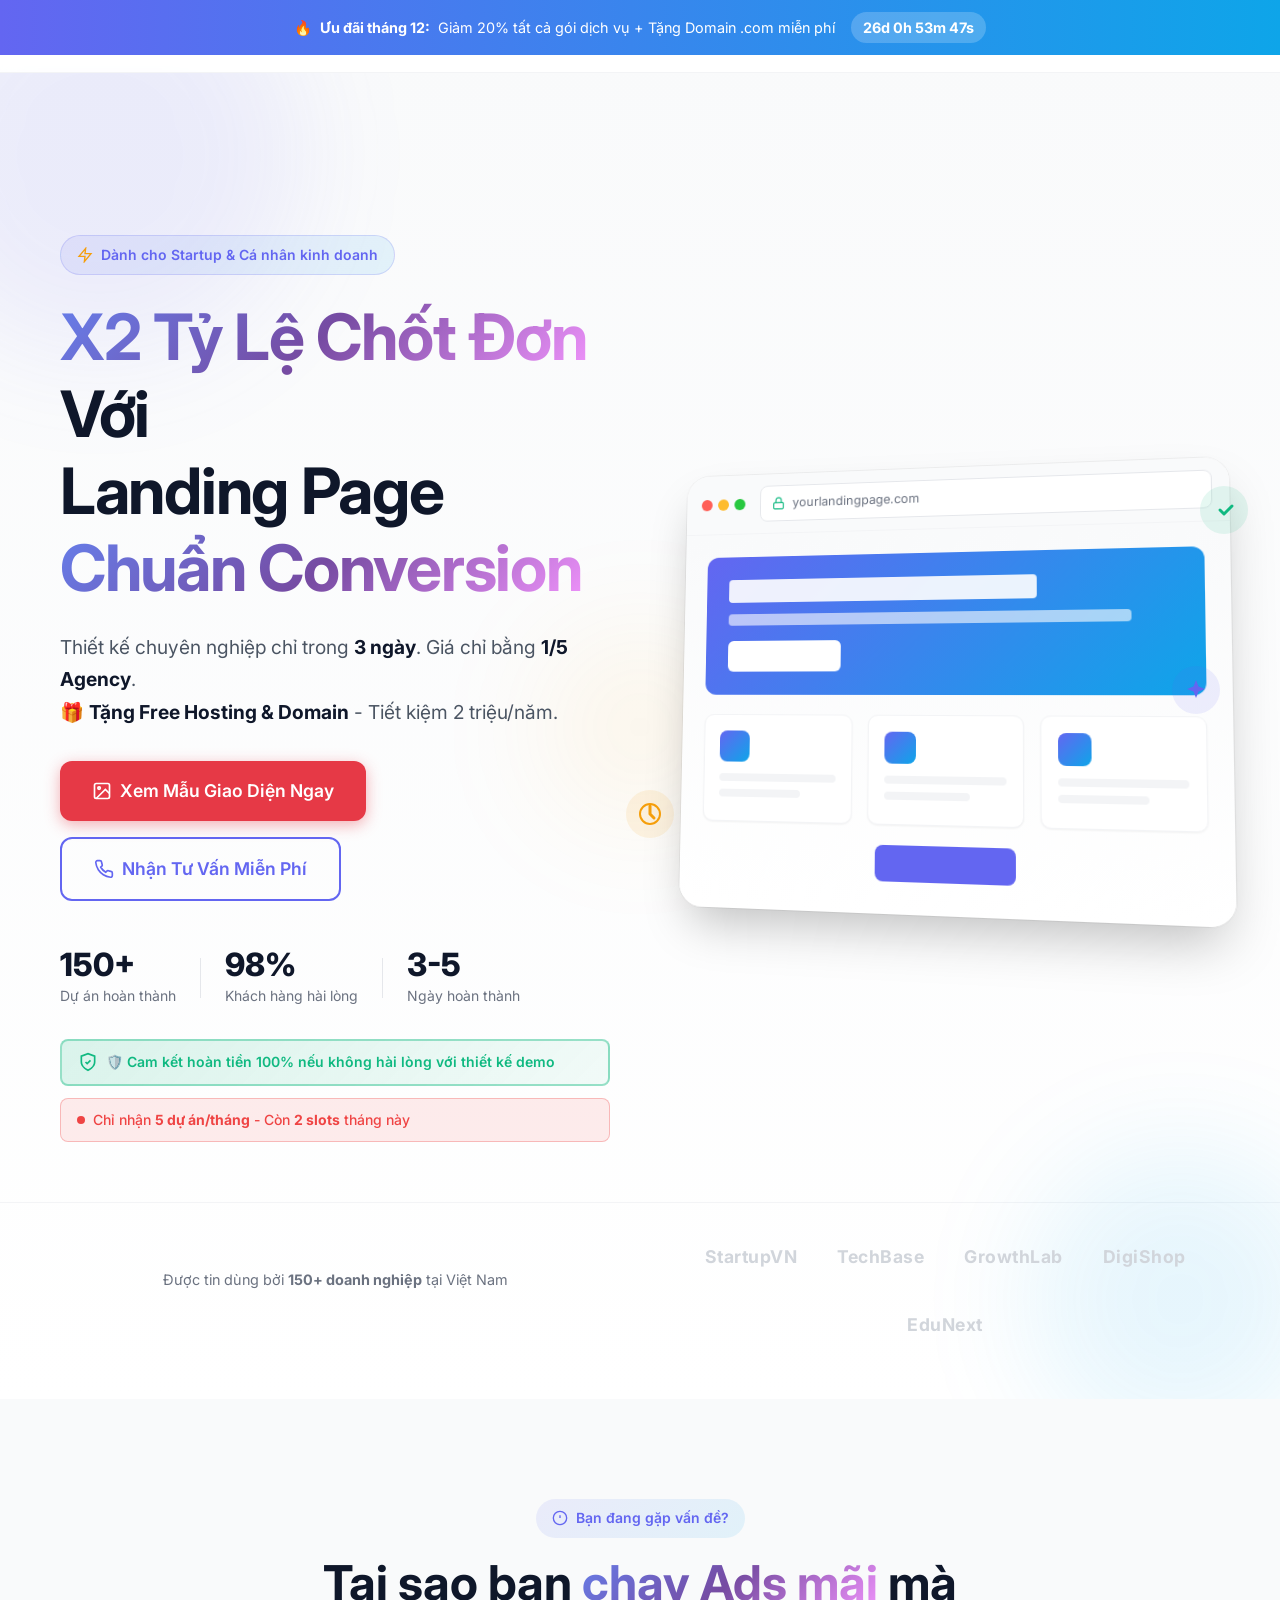
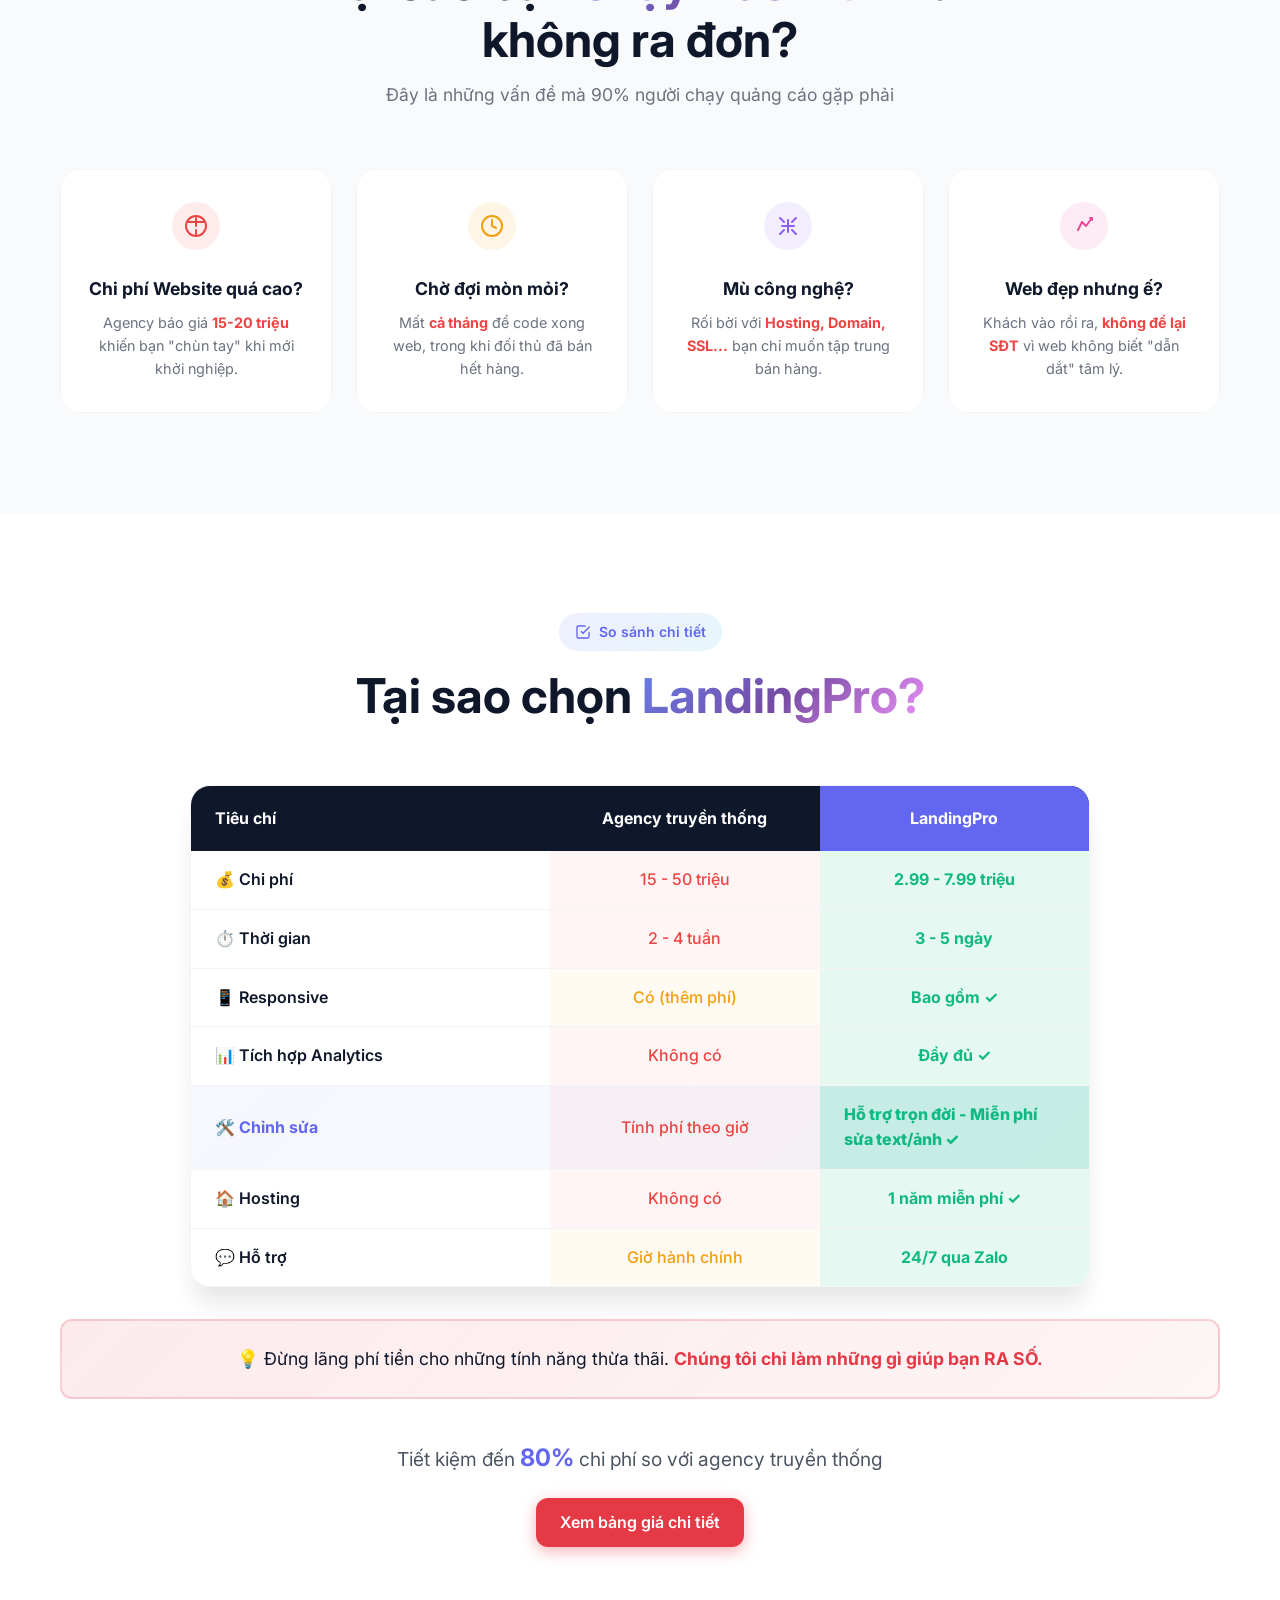
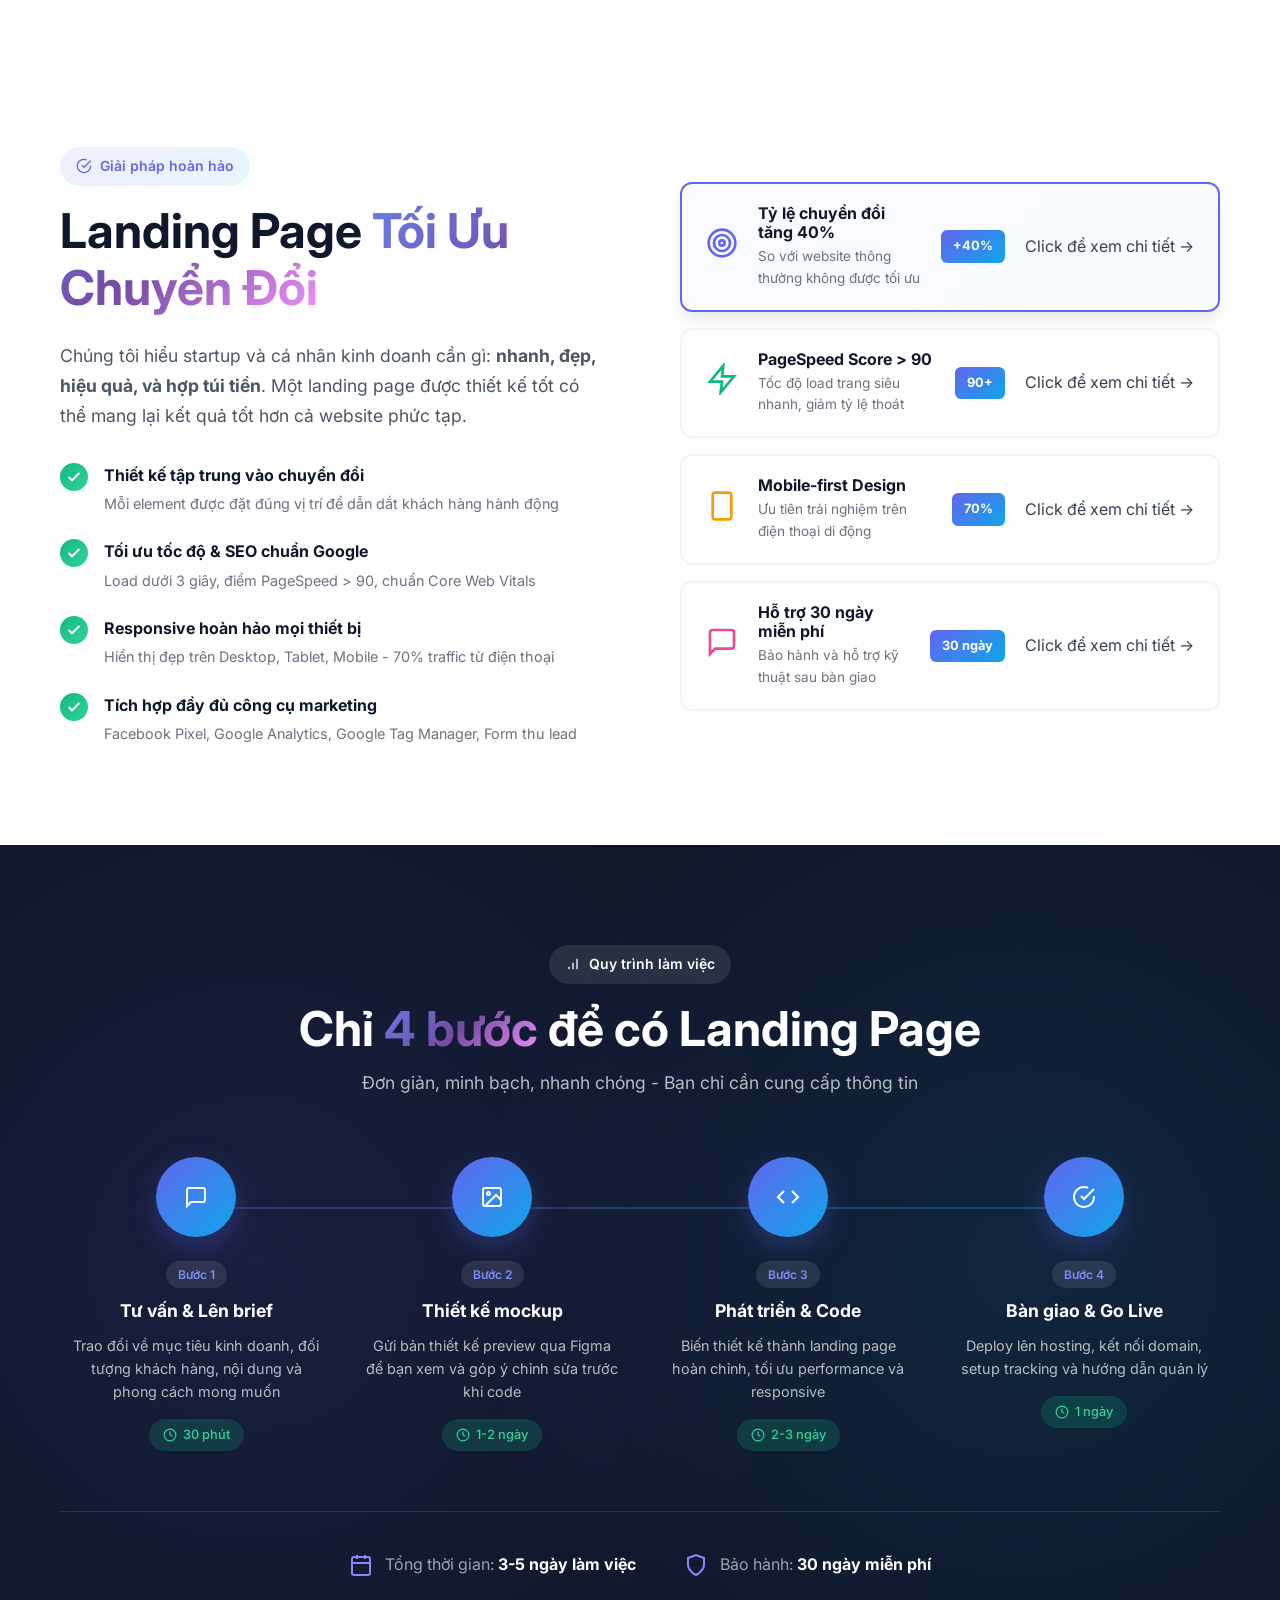
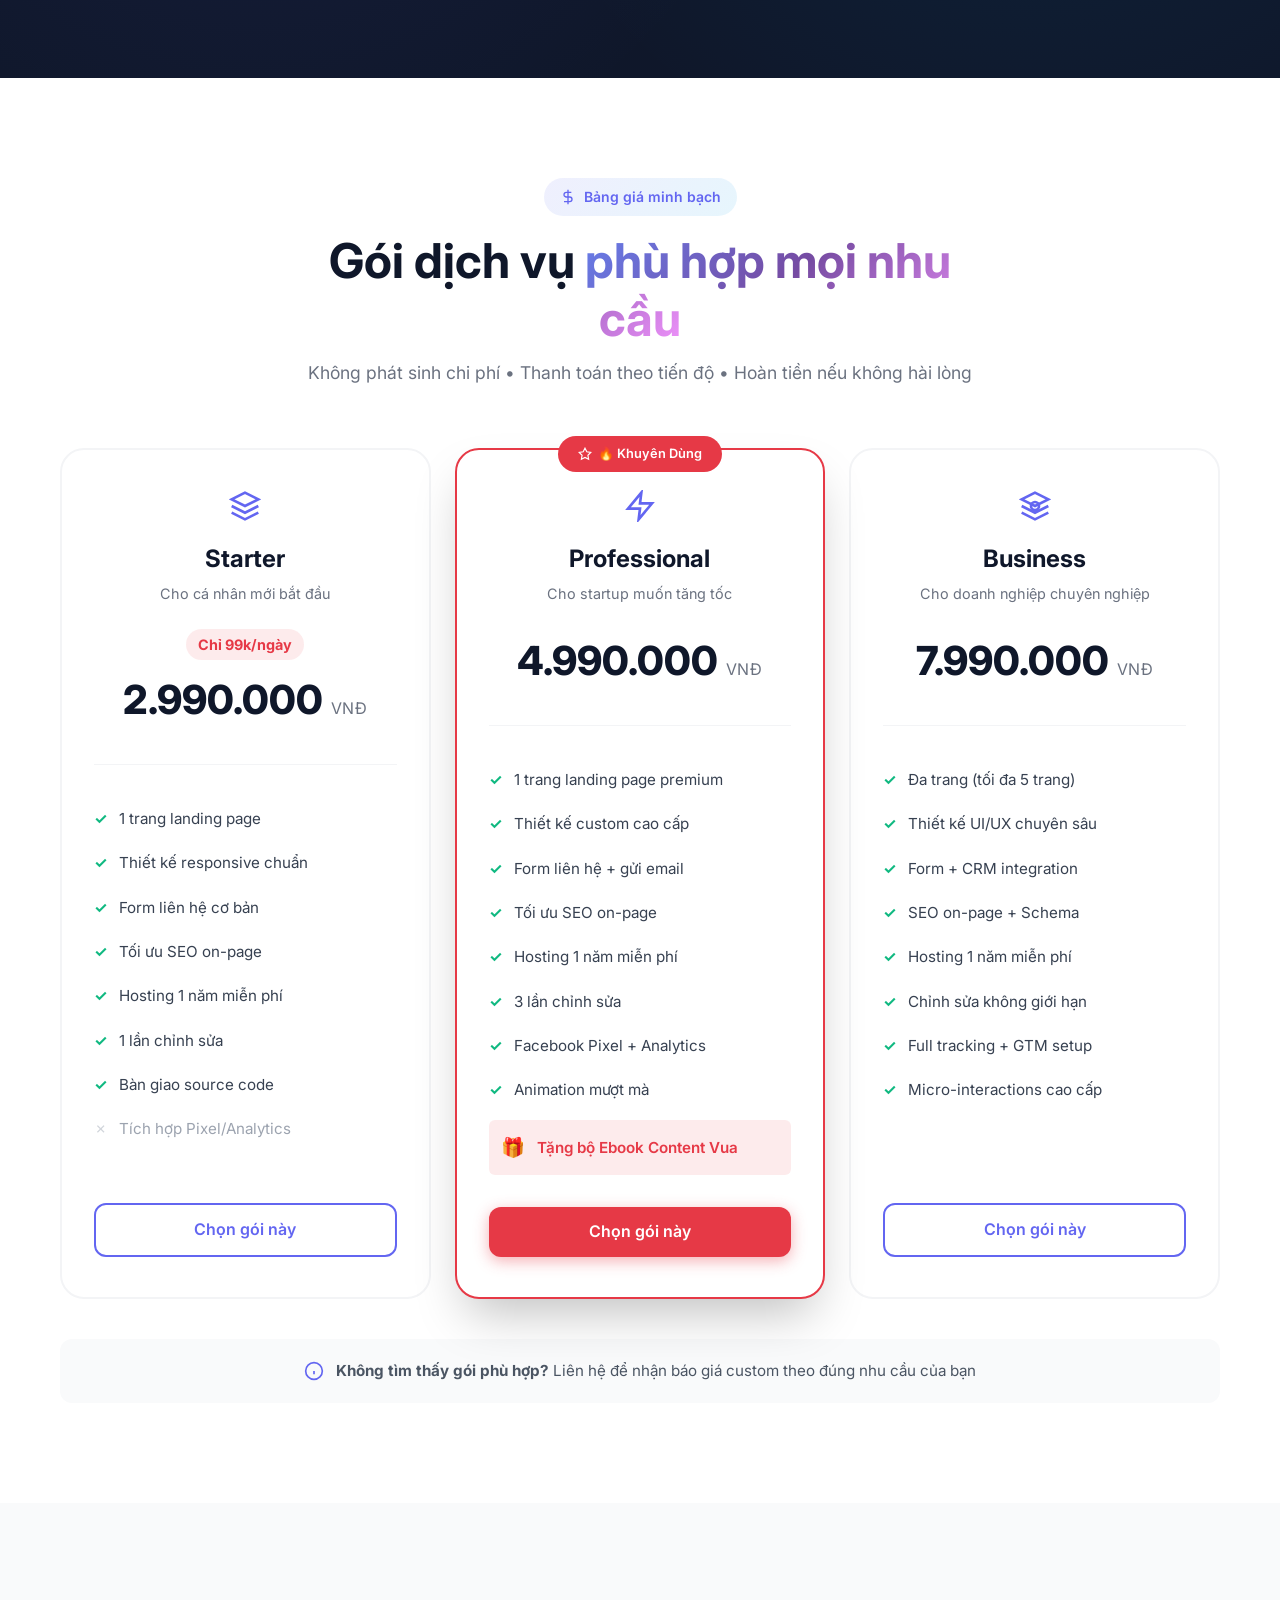
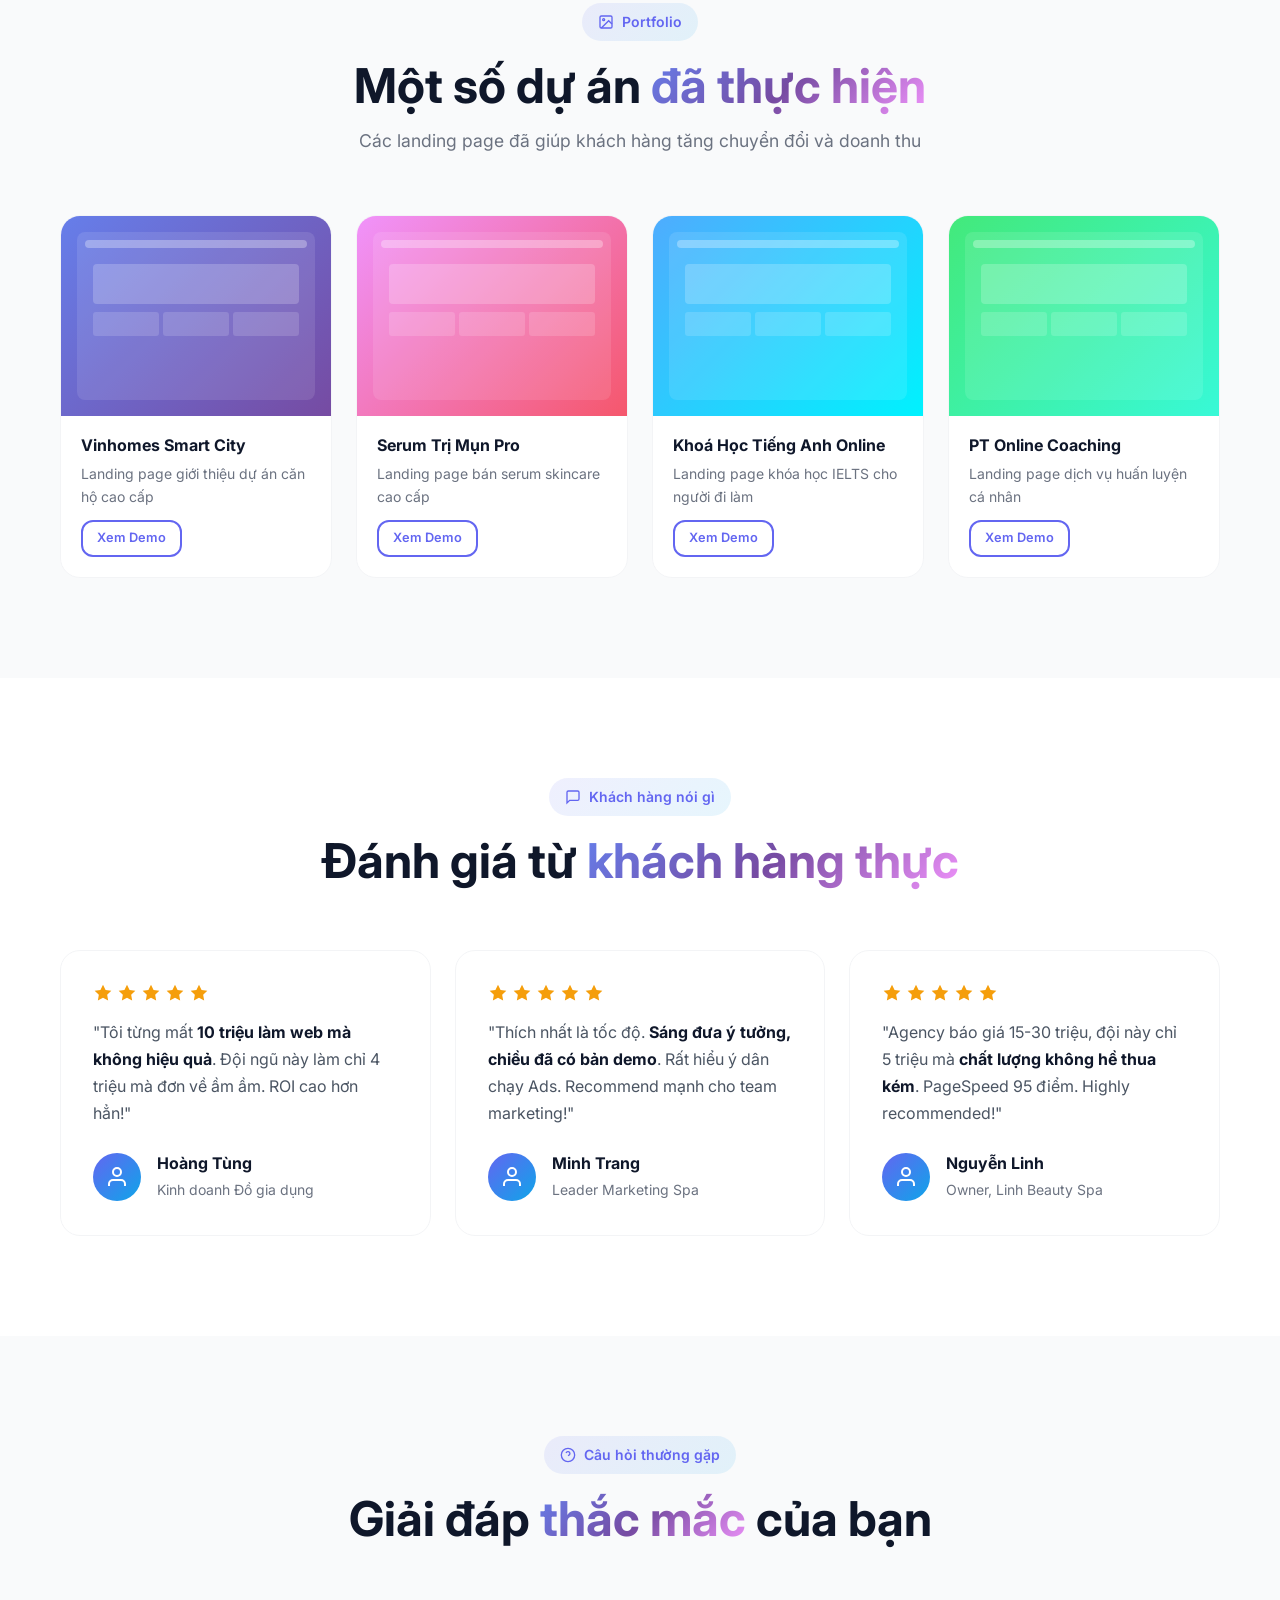
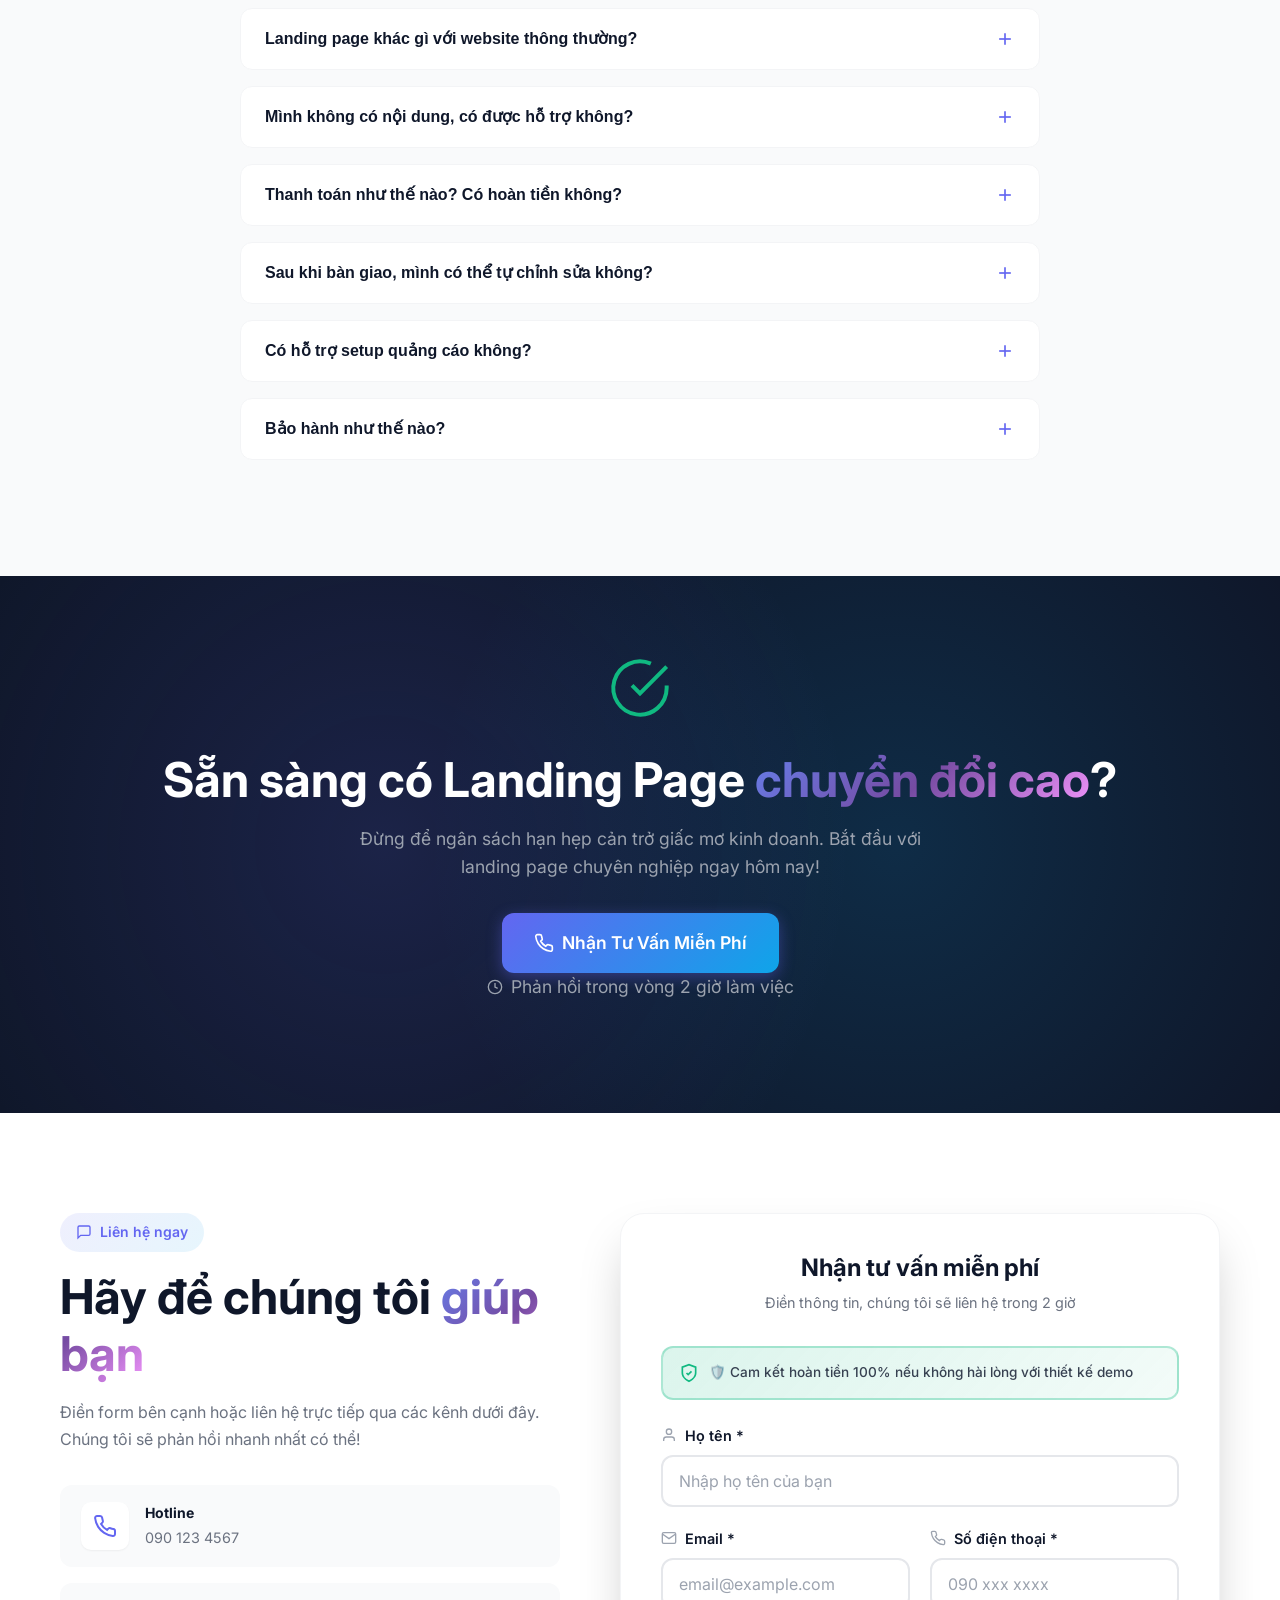
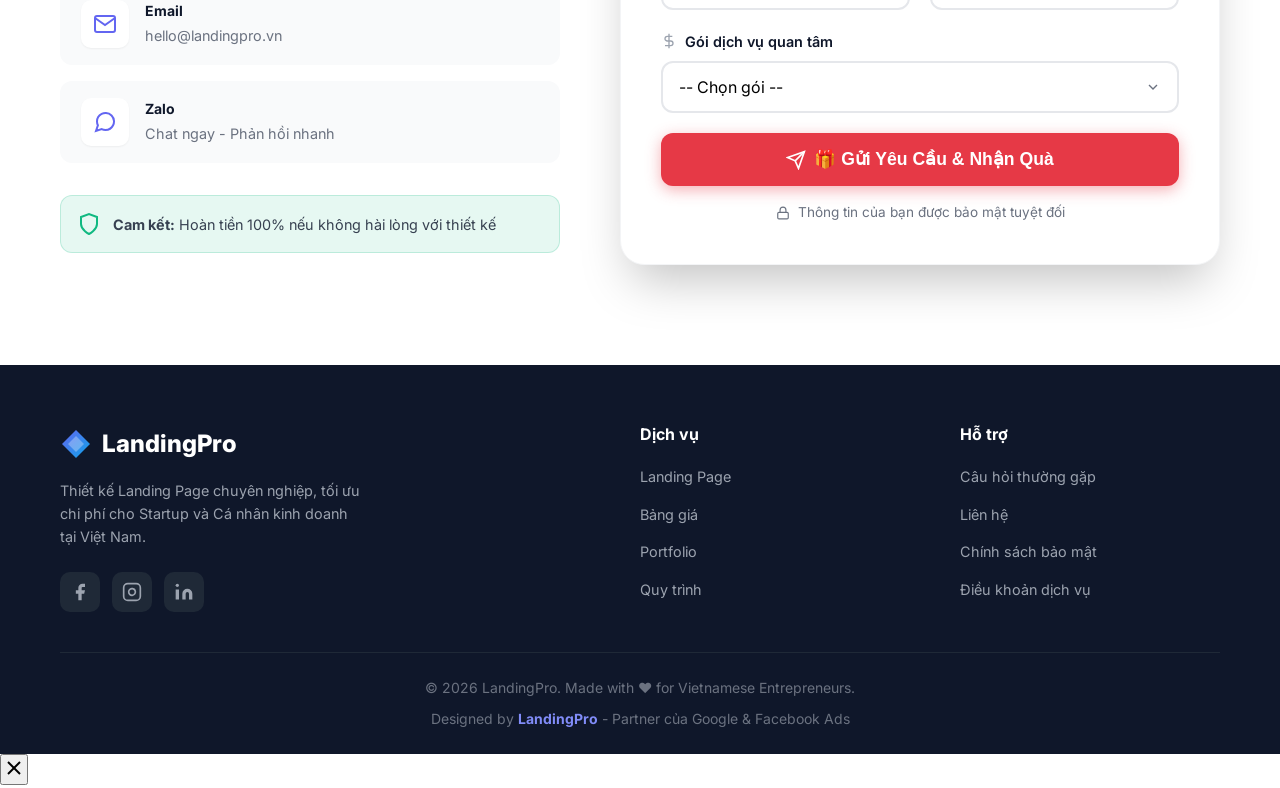
==== commit 87e75e8f: "CRO optimization: Complete landing page overhaul - Hero: New AIDA headline "X2 Tỷ Lệ Chốt Đơn" + str" ====
--- a/index.html
+++ b/index.html
@@ -116,27 +116,27 @@
                     Dành cho Startup & Cá nhân kinh doanh
                 </div>
                 <h1 class="hero-title">
-                    Landing Page <span class="gradient-text">Chuyên Nghiệp</span><br>
-                    Chi Phí <span class="gradient-text">Tinh Gọn</span>
+                    <span class="gradient-text">X2 Tỷ Lệ Chốt Đơn</span> Với<br>
+                    Landing Page <span class="gradient-text">Chuẩn Conversion</span>
                 </h1>
                 <p class="hero-subtitle">
-                    Bạn cần một trang web bán hàng hiệu quả nhưng ngân sách hạn chế?<br>
-                    <strong>LandingPro</strong> giúp bạn có landing page chuẩn chuyển đổi chỉ trong 3-5 ngày.
+                    Thiết kế chuyên nghiệp chỉ trong <strong>3 ngày</strong>. Giá chỉ bằng <strong>1/5 Agency</strong>.<br>
+                    🎁 <strong>Tặng Free Hosting & Domain</strong> - Tiết kiệm 2 triệu/năm.
                 </p>
                 <div class="hero-cta">
-                    <a href="#contact" class="btn btn-primary btn-lg">
-                        <svg width="20" height="20" viewBox="0 0 24 24" fill="none" stroke="currentColor" stroke-width="2">
-                            <path d="M22 16.92v3a2 2 0 0 1-2.18 2 19.79 19.79 0 0 1-8.63-3.07 19.5 19.5 0 0 1-6-6 19.79 19.79 0 0 1-3.07-8.67A2 2 0 0 1 4.11 2h3a2 2 0 0 1 2 1.72 12.84 12.84 0 0 0 .7 2.81 2 2 0 0 1-.45 2.11L8.09 9.91a16 16 0 0 0 6 6l1.27-1.27a2 2 0 0 1 2.11-.45 12.84 12.84 0 0 0 2.81.7A2 2 0 0 1 22 16.92z"/>
-                        </svg>
-                        Nhận Tư Vấn Miễn Phí
-                    </a>
-                    <a href="#portfolio" class="btn btn-outline btn-lg">
+                    <a href="#portfolio" class="btn btn-cta btn-lg">
                         <svg width="20" height="20" viewBox="0 0 24 24" fill="none" stroke="currentColor" stroke-width="2">
                             <rect x="3" y="3" width="18" height="18" rx="2" ry="2"/>
                             <circle cx="8.5" cy="8.5" r="1.5"/>
                             <polyline points="21 15 16 10 5 21"/>
                         </svg>
-                        Xem Portfolio
+                        Xem Mẫu Giao Diện Ngay
+                    </a>
+                    <a href="#contact" class="btn btn-outline btn-lg">
+                        <svg width="20" height="20" viewBox="0 0 24 24" fill="none" stroke="currentColor" stroke-width="2">
+                            <path d="M22 16.92v3a2 2 0 0 1-2.18 2 19.79 19.79 0 0 1-8.63-3.07 19.5 19.5 0 0 1-6-6 19.79 19.79 0 0 1-3.07-8.67A2 2 0 0 1 4.11 2h3a2 2 0 0 1 2 1.72 12.84 12.84 0 0 0 .7 2.81 2 2 0 0 1-.45 2.11L8.09 9.91a16 16 0 0 0 6 6l1.27-1.27a2 2 0 0 1 2.11-.45 12.84 12.84 0 0 0 2.81.7A2 2 0 0 1 22 16.92z"/>
+                        </svg>
+                        Nhận Tư Vấn Miễn Phí
                     </a>
                 </div>
                 <div class="hero-stats">
@@ -156,12 +156,12 @@
                     </div>
                 </div>
                 <div class="hero-guarantee">
-                    <div class="guarantee-badge">
+                    <div class="guarantee-badge trust-signal">
                         <svg width="20" height="20" viewBox="0 0 24 24" fill="none" stroke="currentColor" stroke-width="2">
                             <path d="M12 22s8-4 8-10V5l-8-3-8 3v7c0 6 8 10 8 10z"/>
                             <path d="M9 12l2 2 4-4"/>
                         </svg>
-                        <span>Hoàn tiền 100% trong 7 ngày nếu không hài lòng</span>
+                        <span>🛡️ Cam kết hoàn tiền 100% nếu không hài lòng với thiết kế demo</span>
                     </div>
                     <div class="slots-warning">
                         <span class="pulse-dot"></span>
@@ -263,8 +263,8 @@
                     </svg>
                     Bạn đang gặp vấn đề?
                 </span>
-                <h2>Những <span class="gradient-text">rào cản</span> khi bắt đầu kinh doanh online</h2>
-                <p>Đây là những vấn đề mà 90% startup và cá nhân kinh doanh gặp phải</p>
+                <h2>Tại sao bạn <span class="gradient-text">chạy Ads mãi</span> mà không ra đơn?</h2>
+                <p>Đây là những vấn đề mà 90% người chạy quảng cáo gặp phải</p>
             </div>
             <div class="pain-grid">
                 <div class="pain-card">
@@ -275,8 +275,8 @@
                             <circle cx="24" cy="24" r="10" stroke="#ef4444" stroke-width="2" fill="none"/>
                         </svg>
                     </div>
-                    <h3>Chi phí quá cao</h3>
-                    <p>Agency báo giá <strong>20-50 triệu</strong> cho một website. Quá sức với ngân sách khởi nghiệp ban đầu.</p>
+                    <h3>Chi phí Website quá cao?</h3>
+                    <p>Agency báo giá <strong>15-20 triệu</strong> khiến bạn "chùn tay" khi mới khởi nghiệp.</p>
                 </div>
                 <div class="pain-card">
                     <div class="pain-icon">
@@ -286,8 +286,8 @@
                             <path d="M24 18v6l4 2" stroke="#f59e0b" stroke-width="2" stroke-linecap="round"/>
                         </svg>
                     </div>
-                    <h3>Thời gian quá lâu</h3>
-                    <p>Chờ <strong>1-2 tháng</strong> để có website trong khi cơ hội kinh doanh và đối thủ không đợi ai.</p>
+                    <h3>Chờ đợi mòn mỏi?</h3>
+                    <p>Mất <strong>cả tháng</strong> để code xong web, trong khi đối thủ đã bán hết hàng.</p>
                 </div>
                 <div class="pain-card">
                     <div class="pain-icon">
@@ -297,8 +297,8 @@
                             <path d="M16 16l4 4M32 16l-4 4M16 32l4-4M32 32l-4-4" stroke="#8b5cf6" stroke-width="2" stroke-linecap="round"/>
                         </svg>
                     </div>
-                    <h3>Quá phức tạp</h3>
-                    <p>Không biết bắt đầu từ đâu? Công nghệ nào? Thiết kế ra sao? Nội dung viết gì?</p>
+                    <h3>Mù công nghệ?</h3>
+                    <p>Rối bời với <strong>Hosting, Domain, SSL...</strong> bạn chỉ muốn tập trung bán hàng.</p>
                 </div>
                 <div class="pain-card">
                     <div class="pain-icon">
@@ -308,8 +308,8 @@
                             <path d="M32 18v-2h-2" stroke="#ec4899" stroke-width="2" stroke-linecap="round" stroke-linejoin="round"/>
                         </svg>
                     </div>
-                    <h3>Không chuyển đổi</h3>
-                    <p>Có web nhưng <strong>không ai liên hệ</strong>, không tạo được leads hay đơn hàng nào.</p>
+                    <h3>Web đẹp nhưng ế?</h3>
+                    <p>Khách vào rồi ra, <strong>không để lại SĐT</strong> vì web không biết "dẫn dắt" tâm lý.</p>
                 </div>
             </div>
         </div>
@@ -354,10 +354,10 @@
                     <div class="comparison-them bad">Không có</div>
                     <div class="comparison-us good">Đầy đủ ✓</div>
                 </div>
-                <div class="comparison-row">
+                <div class="comparison-row highlighted">
                     <div class="comparison-feature">🛠️ Chỉnh sửa</div>
-                    <div class="comparison-them bad">Tính phí mỗi lần</div>
-                    <div class="comparison-us good">1-∞ lần miễn phí</div>
+                    <div class="comparison-them bad">Tính phí theo giờ</div>
+                    <div class="comparison-us good">Hỗ trợ trọn đời - Miễn phí sửa text/ảnh ✓</div>
                 </div>
                 <div class="comparison-row">
                     <div class="comparison-feature">🏠 Hosting</div>
@@ -370,9 +370,12 @@
                     <div class="comparison-us good">24/7 qua Zalo</div>
                 </div>
             </div>
+            <div class="comparison-statement">
+                <p>💡 Đừng lãng phí tiền cho những tính năng thừa thãi. <strong>Chúng tôi chỉ làm những gì giúp bạn RA SỐ.</strong></p>
+            </div>
             <div class="comparison-cta">
                 <p>Tiết kiệm đến <strong>80%</strong> chi phí so với agency truyền thống</p>
-                <a href="#pricing" class="btn btn-primary">Xem bảng giá chi tiết</a>
+                <a href="#pricing" class="btn btn-cta">Xem bảng giá chi tiết</a>
             </div>
         </div>
     </section>
@@ -650,6 +653,7 @@
                         <p>Cho cá nhân mới bắt đầu</p>
                     </div>
                     <div class="pricing-price">
+                        <span class="price-reframe">Chỉ 99k/ngày</span>
                         <span class="price-amount">2.990.000</span>
                         <span class="price-currency">VNĐ</span>
                     </div>
@@ -666,12 +670,12 @@
                     <a href="#contact" class="btn btn-outline btn-block">Chọn gói này</a>
                 </div>
                 
-                <div class="pricing-card featured">
-                    <div class="pricing-badge">
+                <div class="pricing-card featured best-choice">
+                    <div class="pricing-badge best-choice-badge">
                         <svg width="14" height="14" viewBox="0 0 24 24" fill="none" stroke="currentColor" stroke-width="2">
                             <polygon points="12 2 15.09 8.26 22 9.27 17 14.14 18.18 21.02 12 17.77 5.82 21.02 7 14.14 2 9.27 8.91 8.26 12 2"/>
                         </svg>
-                        Phổ biến nhất
+                        🔥 Khuyên Dùng
                     </div>
                     <div class="pricing-header">
                         <div class="pricing-icon">
@@ -695,8 +699,9 @@
                         <li><span class="check">✓</span> 3 lần chỉnh sửa</li>
                         <li><span class="check">✓</span> Facebook Pixel + Analytics</li>
                         <li><span class="check">✓</span> Animation mượt mà</li>
+                        <li class="bonus-item"><span class="gift">🎁</span> Tặng bộ Ebook Content Vua</li>
                     </ul>
-                    <a href="#contact" class="btn btn-primary btn-block">Chọn gói này</a>
+                    <a href="#contact" class="btn btn-cta btn-block">Chọn gói này</a>
                 </div>
                 
                 <div class="pricing-card">
@@ -768,13 +773,14 @@
                             </div>
                         </div>
                         <div class="portfolio-overlay">
-                            <span class="portfolio-category">SaaS Product</span>
-                            <span class="portfolio-result">+52% Conversion</span>
+                            <span class="portfolio-category">Bất Động Sản</span>
+                            <span class="portfolio-result">+200 Leads/tháng</span>
                         </div>
                     </div>
                     <div class="portfolio-info">
-                        <h4>CloudSync App</h4>
-                        <p>Landing page cho ứng dụng đồng bộ dữ liệu đám mây</p>
+                        <h4>Vinhomes Smart City</h4>
+                        <p>Landing page giới thiệu dự án căn hộ cao cấp</p>
+                        <a href="#" class="btn btn-sm btn-outline portfolio-demo-btn">Xem Demo</a>
                     </div>
                 </div>
                 <div class="portfolio-item">
@@ -789,13 +795,14 @@
                             </div>
                         </div>
                         <div class="portfolio-overlay">
-                            <span class="portfolio-category">E-commerce</span>
-                            <span class="portfolio-result">+180 Leads/tuần</span>
+                            <span class="portfolio-category">Mỹ Phẩm</span>
+                            <span class="portfolio-result">CPA giảm 30%</span>
                         </div>
                     </div>
                     <div class="portfolio-info">
-                        <h4>BeautyGlow</h4>
-                        <p>Landing page ra mắt sản phẩm skincare mới</p>
+                        <h4>Serum Trị Mụn Pro</h4>
+                        <p>Landing page bán serum skincare cao cấp</p>
+                        <a href="#" class="btn btn-sm btn-outline portfolio-demo-btn">Xem Demo</a>
                     </div>
                 </div>
                 <div class="portfolio-item">
@@ -810,13 +817,14 @@
                             </div>
                         </div>
                         <div class="portfolio-overlay">
-                            <span class="portfolio-category">Education</span>
-                            <span class="portfolio-result">+320 Đăng ký</span>
+                            <span class="portfolio-category">Giáo Dục</span>
+                            <span class="portfolio-result">Tỷ lệ chốt 15%</span>
                         </div>
                     </div>
                     <div class="portfolio-info">
-                        <h4>LearnCode Academy</h4>
-                        <p>Landing page khóa học lập trình online</p>
+                        <h4>Khoá Học Tiếng Anh Online</h4>
+                        <p>Landing page khóa học IELTS cho người đi làm</p>
+                        <a href="#" class="btn btn-sm btn-outline portfolio-demo-btn">Xem Demo</a>
                     </div>
                 </div>
                 <div class="portfolio-item">
@@ -831,13 +839,14 @@
                             </div>
                         </div>
                         <div class="portfolio-overlay">
-                            <span class="portfolio-category">Healthcare</span>
+                            <span class="portfolio-category">Fitness</span>
                             <span class="portfolio-result">+95% Lead Quality</span>
                         </div>
                     </div>
                     <div class="portfolio-info">
-                        <h4>FitLife Coaching</h4>
-                        <p>Landing page dịch vụ huấn luyện sức khỏe</p>
+                        <h4>PT Online Coaching</h4>
+                        <p>Landing page dịch vụ huấn luyện cá nhân</p>
+                        <a href="#" class="btn btn-sm btn-outline portfolio-demo-btn">Xem Demo</a>
                     </div>
                 </div>
             </div>
@@ -876,7 +885,7 @@
                         </svg>
                     </div>
                     <div class="testimonial-content">
-                        <p>"Mình rất bất ngờ với tốc độ và chất lượng. Chỉ <strong>4 ngày đã có landing page đẹp lung linh</strong>, chạy ads 1 tuần đã có 50 leads. Quá đáng đồng tiền!"</p>
+                        <p>"Tôi từng mất <strong>10 triệu làm web mà không hiệu quả</strong>. Đội ngũ này làm chỉ 4 triệu mà đơn về ầm ầm. ROI cao hơn hẳn!"</p>
                     </div>
                     <div class="testimonial-author">
                         <div class="author-avatar">
@@ -886,8 +895,8 @@
                             </svg>
                         </div>
                         <div class="author-info">
-                            <strong>Trần Hoàng</strong>
-                            <span>Founder, TechStart VN</span>
+                            <strong>Hoàng Tùng</strong>
+                            <span>Kinh doanh Đồ gia dụng</span>
                         </div>
                     </div>
                 </div>
@@ -910,7 +919,7 @@
                         </svg>
                     </div>
                     <div class="testimonial-content">
-                        <p>"Trước đó mình đã liên hệ 3-4 agency, họ báo giá từ 15-30 triệu. <strong>LandingPro chỉ 5 triệu mà chất lượng không hề thua kém</strong>. Rất recommend cho các bạn startup!"</p>
+                        <p>"Thích nhất là tốc độ. <strong>Sáng đưa ý tưởng, chiều đã có bản demo</strong>. Rất hiểu ý dân chạy Ads. Recommend mạnh cho team marketing!"</p>
                     </div>
                     <div class="testimonial-author">
                         <div class="author-avatar">
@@ -920,8 +929,8 @@
                             </svg>
                         </div>
                         <div class="author-info">
-                            <strong>Nguyễn Linh</strong>
-                            <span>Owner, Linh Beauty Spa</span>
+                            <strong>Minh Trang</strong>
+                            <span>Leader Marketing Spa</span>
                         </div>
                     </div>
                 </div>
@@ -944,7 +953,7 @@
                         </svg>
                     </div>
                     <div class="testimonial-content">
-                        <p>"Đội ngũ support rất nhiệt tình, giải đáp mọi thắc mắc nhanh chóng. Landing page <strong>load siêu nhanh, điểm Google PageSpeed 95 điểm</strong>!"</p>
+                        <p>"Agency báo giá 15-30 triệu, đội này chỉ 5 triệu mà <strong>chất lượng không hề thua kém</strong>. PageSpeed 95 điểm. Highly recommended!"</p>
                     </div>
                     <div class="testimonial-author">
                         <div class="author-avatar">
@@ -954,8 +963,8 @@
                             </svg>
                         </div>
                         <div class="author-info">
-                            <strong>Phạm Đức</strong>
-                            <span>CEO, EduOnline</span>
+                            <strong>Nguyễn Linh</strong>
+                            <span>Owner, Linh Beauty Spa</span>
                         </div>
                     </div>
                 </div>
@@ -1149,6 +1158,13 @@
                         <h3>Nhận tư vấn miễn phí</h3>
                         <p>Điền thông tin, chúng tôi sẽ liên hệ trong 2 giờ</p>
                     </div>
+                    <div class="form-trust-signal">
+                        <svg width="20" height="20" viewBox="0 0 24 24" fill="none" stroke="#10b981" stroke-width="2">
+                            <path d="M12 22s8-4 8-10V5l-8-3-8 3v7c0 6 8 10 8 10z"/>
+                            <path d="M9 12l2 2 4-4"/>
+                        </svg>
+                        <span>🛡️ Cam kết hoàn tiền 100% nếu không hài lòng với thiết kế demo</span>
+                    </div>
                     <div class="form-group">
                         <label for="name">
                             <svg width="16" height="16" viewBox="0 0 24 24" fill="none" stroke="currentColor" stroke-width="2">
@@ -1191,29 +1207,17 @@
                         <select id="package" name="package">
                             <option value="">-- Chọn gói --</option>
                             <option value="starter">Starter - 2.990.000đ</option>
-                            <option value="professional">Professional - 4.990.000đ (Phổ biến)</option>
+                            <option value="professional">Professional - 4.990.000đ (Khuyên dùng)</option>
                             <option value="business">Business - 7.990.000đ</option>
                             <option value="custom">Custom (Liên hệ báo giá)</option>
                         </select>
                     </div>
-                    <div class="form-group">
-                        <label for="message">
-                            <svg width="16" height="16" viewBox="0 0 24 24" fill="none" stroke="currentColor" stroke-width="2">
-                                <line x1="17" y1="10" x2="3" y2="10"/>
-                                <line x1="21" y1="6" x2="3" y2="6"/>
-                                <line x1="21" y1="14" x2="3" y2="14"/>
-                                <line x1="17" y1="18" x2="3" y2="18"/>
-                            </svg>
-                            Mô tả ngắn về dự án
-                        </label>
-                        <textarea id="message" name="message" rows="4" placeholder="Bạn cần landing page cho sản phẩm/dịch vụ gì? Mục tiêu chính là gì? (thu lead, bán hàng, giới thiệu...)"></textarea>
-                    </div>
-                    <button type="submit" class="btn btn-primary btn-block btn-lg">
+                    <button type="submit" class="btn btn-cta btn-block btn-lg">
                         <svg width="20" height="20" viewBox="0 0 24 24" fill="none" stroke="currentColor" stroke-width="2">
                             <line x1="22" y1="2" x2="11" y2="13"/>
                             <polygon points="22 2 15 22 11 13 2 9 22 2"/>
                         </svg>
-                        Gửi yêu cầu tư vấn
+                        🎁 Gửi Yêu Cầu & Nhận Quà
                     </button>
                     <p class="form-note">
                         <svg width="14" height="14" viewBox="0 0 24 24" fill="none" stroke="currentColor" stroke-width="2">
@@ -1289,9 +1293,20 @@
             </div>
             <div class="footer-bottom">
                 <p>© 2024 LandingPro. Made with ❤️ for Vietnamese Entrepreneurs.</p>
+                <p class="footer-partner">Designed by <strong>LandingPro</strong> - Partner của Google & Facebook Ads</p>
             </div>
         </div>
     </footer>
+
+    <!-- Mobile Sticky CTA Bar -->
+    <div class="mobile-sticky-cta">
+        <a href="#contact" class="btn btn-sticky-cta">
+            <svg width="20" height="20" viewBox="0 0 24 24" fill="none" stroke="currentColor" stroke-width="2">
+                <path d="M22 16.92v3a2 2 0 0 1-2.18 2 19.79 19.79 0 0 1-8.63-3.07 19.5 19.5 0 0 1-6-6 19.79 19.79 0 0 1-3.07-8.67A2 2 0 0 1 4.11 2h3a2 2 0 0 1 2 1.72 12.84 12.84 0 0 0 .7 2.81 2 2 0 0 1-.45 2.11L8.09 9.91a16 16 0 0 0 6 6l1.27-1.27a2 2 0 0 1 2.11-.45 12.84 12.84 0 0 0 2.81.7A2 2 0 0 1 22 16.92z"/>
+            </svg>
+            Nhận Tư Vấn Ngay
+        </a>
+    </div>
 
     <!-- Floating CTA -->
     <div class="floating-cta">
--- a/styles.css
+++ b/styles.css
@@ -7,6 +7,8 @@
     --accent: #f59e0b;
     --success: #10b981;
     --danger: #ef4444;
+    --cta: #E63946;
+    --cta-dark: #c62d39;
     --dark: #0f172a;
     --dark-light: #1e293b;
     --gray-900: #111827;
@@ -149,6 +151,24 @@
     font-size: 0.9rem;
 }
 
+/* CTA Button - High contrast color */
+.btn-cta {
+    background: var(--cta);
+    color: var(--white);
+    box-shadow: 0 4px 15px rgba(230, 57, 70, 0.4);
+}
+
+.btn-cta:hover {
+    background: var(--cta-dark);
+    transform: translateY(-2px);
+    box-shadow: 0 6px 20px rgba(230, 57, 70, 0.5);
+}
+
+.btn-sm {
+    padding: 8px 16px;
+    font-size: 0.85rem;
+}
+
 /* ===== Urgency Banner ===== */
 .urgency-banner {
     background: linear-gradient(90deg, var(--primary) 0%, var(--secondary) 100%);
@@ -403,6 +423,12 @@
     font-weight: 500;
 }
 
+.guarantee-badge.trust-signal {
+    background: linear-gradient(135deg, rgba(16, 185, 129, 0.15), rgba(16, 185, 129, 0.05));
+    border: 2px solid rgba(16, 185, 129, 0.4);
+    font-weight: 600;
+}
+
 .slots-warning {
     display: inline-flex;
     align-items: center;
@@ -779,6 +805,41 @@
     background: rgba(16, 185, 129, 0.1);
     color: var(--success);
     font-weight: 700;
+}
+
+/* Highlighted comparison row */
+.comparison-row.highlighted {
+    background: linear-gradient(135deg, rgba(99, 102, 241, 0.05), rgba(14, 165, 233, 0.05));
+}
+
+.comparison-row.highlighted .comparison-feature {
+    font-weight: 700;
+    color: var(--primary);
+}
+
+.comparison-row.highlighted .comparison-us.good {
+    background: rgba(16, 185, 129, 0.2);
+    font-weight: 800;
+}
+
+/* Comparison Statement */
+.comparison-statement {
+    text-align: center;
+    margin-top: 32px;
+    padding: 24px;
+    background: linear-gradient(135deg, rgba(230, 57, 70, 0.1), rgba(230, 57, 70, 0.05));
+    border: 2px solid rgba(230, 57, 70, 0.2);
+    border-radius: var(--radius);
+}
+
+.comparison-statement p {
+    font-size: 1.1rem;
+    color: var(--dark);
+    margin: 0;
+}
+
+.comparison-statement strong {
+    color: var(--cta);
 }
 
 .comparison-cta {
@@ -1125,6 +1186,18 @@
     border-bottom: 1px solid var(--gray-100);
 }
 
+.price-reframe {
+    display: block;
+    font-size: 0.9rem;
+    color: var(--cta);
+    font-weight: 700;
+    margin-bottom: 8px;
+    background: rgba(230, 57, 70, 0.1);
+    padding: 4px 12px;
+    border-radius: 20px;
+    display: inline-block;
+}
+
 .price-amount {
     font-size: 2.5rem;
     font-weight: 800;
@@ -1135,6 +1208,34 @@
     font-size: 1rem;
     color: var(--gray-500);
     margin-left: 4px;
+}
+
+/* Best Choice Pricing Card */
+.pricing-card.best-choice {
+    transform: scale(1.08);
+    border-color: var(--cta);
+}
+
+.pricing-card.best-choice:hover {
+    transform: scale(1.1);
+}
+
+.best-choice-badge {
+    background: var(--cta) !important;
+}
+
+/* Bonus item in pricing */
+.pricing-features .bonus-item {
+    background: rgba(230, 57, 70, 0.1);
+    border-radius: 6px;
+    padding: 12px !important;
+    margin-top: 8px;
+    font-weight: 600;
+    color: var(--cta);
+}
+
+.pricing-features .gift {
+    font-size: 1.2rem;
 }
 
 .pricing-features {
@@ -1300,6 +1401,12 @@
 .portfolio-info p {
     font-size: 0.875rem;
     color: var(--gray-500);
+    margin-bottom: 12px;
+}
+
+.portfolio-demo-btn {
+    font-size: 0.8rem;
+    padding: 6px 14px;
 }
 
 /* ===== Testimonials Section ===== */
@@ -1673,6 +1780,21 @@
     color: var(--gray-500);
 }
 
+/* Form Trust Signal */
+.form-trust-signal {
+    display: flex;
+    align-items: center;
+    gap: 10px;
+    padding: 14px 16px;
+    background: linear-gradient(135deg, rgba(16, 185, 129, 0.15), rgba(16, 185, 129, 0.05));
+    border: 2px solid rgba(16, 185, 129, 0.3);
+    border-radius: var(--radius);
+    margin-bottom: 24px;
+    font-size: 0.85rem;
+    color: var(--gray-700);
+    font-weight: 500;
+}
+
 /* ===== Footer ===== */
 .footer {
     background: var(--dark);
@@ -1754,6 +1876,15 @@
     font-size: 0.875rem;
 }
 
+.footer-partner {
+    margin-top: 8px;
+    font-size: 0.8rem;
+}
+
+.footer-partner strong {
+    color: var(--primary-light);
+}
+
 /* ===== Floating CTA ===== */
 .floating-cta {
     position: fixed;
@@ -1790,336 +1921,42 @@
     color: var(--white);
 }
 
-/* ===== Popup Modal ===== */
-.popup-overlay {
+/* ===== Mobile Sticky CTA Bar ===== */
+.mobile-sticky-cta {
+    display: none;
     position: fixed;
-    top: 0;
+    bottom: 0;
     left: 0;
+    right: 0;
+    padding: 12px 16px;
+    background: var(--white);
+    box-shadow: 0 -4px 20px rgba(0, 0, 0, 0.15);
+    z-index: 998;
+}
+
+.btn-sticky-cta {
     width: 100%;
-    height: 100%;
-    background: rgba(0, 0, 0, 0.6);
-    backdrop-filter: blur(8px);
+    background: var(--cta);
+    color: var(--white);
+    padding: 16px 24px;
+    font-size: 1.1rem;
+    font-weight: 700;
+    border-radius: var(--radius);
     display: flex;
     align-items: center;
     justify-content: center;
-    z-index: 10000;
-    opacity: 0;
-    visibility: hidden;
-    transition: all 0.3s ease;
-    padding: 20px;
-}
-
-.popup-overlay.active {
-    opacity: 1;
-    visibility: visible;
-}
-
-.popup-modal {
-    background: var(--white);
-    border-radius: var(--radius-xl);
-    max-width: 600px;
-    width: 100%;
-    max-height: 90vh;
-    overflow-y: auto;
-    position: relative;
-    transform: scale(0.9) translateY(20px);
-    transition: all 0.3s ease;
-    box-shadow: var(--shadow-xl);
-}
-
-.popup-overlay.active .popup-modal {
-    transform: scale(1) translateY(0);
-}
-
-.popup-close {
-    position: absolute;
-    top: 16px;
-    right: 16px;
-    width: 40px;
-    height: 40px;
-    border: none;
-    background: var(--gray-100);
-    border-radius: 50%;
-    cursor: pointer;
-    display: flex;
-    align-items: center;
-    justify-content: center;
-    transition: var(--transition);
-    z-index: 10;
-}
-
-.popup-close:hover {
-    background: var(--gray-200);
-    transform: rotate(90deg);
-}
-
-.popup-close svg {
-    stroke: var(--gray-600);
-}
-
-.popup-content {
-    padding: 0;
-}
-
-.popup-header {
-    text-align: center;
-    padding: 40px 40px 24px;
-    background: linear-gradient(180deg, var(--gray-50) 0%, var(--white) 100%);
-    border-radius: var(--radius-xl) var(--radius-xl) 0 0;
-}
-
-.popup-icon {
-    width: 80px;
-    height: 80px;
-    border-radius: 20px;
-    display: flex;
-    align-items: center;
-    justify-content: center;
-    margin: 0 auto 20px;
-    box-shadow: var(--shadow-lg);
-}
-
-.popup-header h3 {
-    font-size: 1.75rem;
-    color: var(--dark);
-}
-
-.popup-body {
-    padding: 0 40px 40px;
-}
-
-.popup-intro {
-    font-size: 1.1rem;
-    color: var(--gray-600);
-    margin-bottom: 24px;
-    line-height: 1.7;
-}
-
-.popup-body h4 {
-    font-size: 1.1rem;
-    color: var(--dark);
-    margin-bottom: 16px;
-    display: flex;
-    align-items: center;
-    gap: 8px;
-}
-
-.popup-list {
-    list-style: none;
-    margin-bottom: 24px;
-}
-
-.popup-list li {
-    padding: 12px 0;
-    border-bottom: 1px solid var(--gray-100);
-    color: var(--gray-700);
-    line-height: 1.6;
-}
-
-.popup-list li:last-child {
-    border-bottom: none;
-}
-
-.popup-list li strong {
-    color: var(--dark);
-}
-
-.popup-stats {
-    display: grid;
-    grid-template-columns: repeat(3, 1fr);
-    gap: 16px;
-    margin: 24px 0;
-}
-
-.popup-stat {
-    text-align: center;
-    padding: 20px;
-    background: var(--gray-50);
-    border-radius: var(--radius);
-}
-
-.popup-stat .stat-value {
-    display: block;
-    font-size: 2rem;
-    font-weight: 800;
-    color: var(--primary);
-    line-height: 1;
-    margin-bottom: 8px;
-}
-
-.popup-stat .stat-label {
-    font-size: 0.85rem;
-    color: var(--gray-600);
-}
-
-.popup-metrics {
-    background: var(--gray-50);
-    border-radius: var(--radius);
-    padding: 20px;
-    margin: 24px 0;
-}
-
-.popup-metrics h4 {
-    margin-bottom: 16px;
-}
-
-.metric-bars {
-    display: flex;
-    flex-direction: column;
-    gap: 12px;
-}
-
-.metric-bar {
-    display: grid;
-    grid-template-columns: 120px 1fr 40px;
-    align-items: center;
-    gap: 12px;
-}
-
-.metric-label {
-    font-size: 0.9rem;
-    color: var(--gray-700);
-}
-
-.metric-progress {
-    height: 8px;
-    background: var(--gray-200);
-    border-radius: 4px;
-    overflow: hidden;
-}
-
-.metric-fill {
-    height: 100%;
-    border-radius: 4px;
-    transition: width 0.5s ease;
-}
-
-.metric-value {
-    font-weight: 700;
-    color: var(--success);
-    text-align: right;
-}
-
-.popup-devices {
-    margin: 24px 0;
-}
-
-.device-grid {
-    display: grid;
-    grid-template-columns: repeat(4, 1fr);
-    gap: 12px;
-}
-
-.device-item {
-    display: flex;
-    flex-direction: column;
-    align-items: center;
-    gap: 8px;
-    padding: 16px;
-    background: var(--gray-50);
-    border-radius: var(--radius);
-    text-align: center;
-}
-
-.device-icon {
-    font-size: 1.5rem;
-}
-
-.device-check {
-    color: var(--success);
-    font-weight: 700;
-}
-
-.popup-support-channels {
-    margin: 24px 0;
-}
-
-.support-channels {
-    display: flex;
-    flex-direction: column;
-    gap: 12px;
-}
-
-.channel-item {
-    display: flex;
-    align-items: center;
-    gap: 16px;
-    padding: 16px;
-    background: var(--gray-50);
-    border-radius: var(--radius);
-}
-
-.channel-icon {
-    font-size: 1.5rem;
-    width: 48px;
-    height: 48px;
-    display: flex;
-    align-items: center;
-    justify-content: center;
-    background: var(--white);
-    border-radius: 12px;
-    box-shadow: var(--shadow-sm);
-}
-
-.channel-item div strong {
-    display: block;
-    color: var(--dark);
-    margin-bottom: 4px;
-}
-
-.channel-item div p {
-    font-size: 0.85rem;
-    color: var(--gray-500);
-    margin: 0;
-}
-
-.popup-guarantee {
-    display: flex;
-    align-items: center;
-    gap: 16px;
-    padding: 16px 20px;
-    background: linear-gradient(135deg, #fef3c7 0%, #fde68a 100%);
-    border-radius: var(--radius);
-    margin: 24px 0;
-}
-
-.guarantee-icon {
-    font-size: 2rem;
-}
-
-.popup-guarantee p {
-    margin: 0;
-    color: var(--gray-800);
-}
-
-.popup-cta {
-    text-align: center;
-    margin-top: 24px;
-}
-
-.popup-cta .btn {
-    padding: 16px 32px;
-    font-size: 1rem;
-}
-
-/* Popup Hint on showcase items */
-.popup-hint {
-    display: block;
-    font-size: 0.75rem;
-    color: var(--primary);
-    margin-top: 8px;
-    opacity: 0;
-    transform: translateX(-10px);
-    transition: var(--transition);
-}
-
-.showcase-item:hover .popup-hint {
-    opacity: 1;
-    transform: translateX(0);
-}
-
-.showcase-item {
-    cursor: pointer;
+    gap: 10px;
+    box-shadow: 0 4px 15px rgba(230, 57, 70, 0.4);
+    animation: pulseBtn 2s ease-in-out infinite;
+}
+
+.btn-sticky-cta:hover {
+    background: var(--cta-dark);
+}
+
+@keyframes pulseBtn {
+    0%, 100% { box-shadow: 0 4px 15px rgba(230, 57, 70, 0.4); }
+    50% { box-shadow: 0 4px 25px rgba(230, 57, 70, 0.6); }
 }
 
 /* ===== Mobile Responsive ===== */
@@ -2228,6 +2065,21 @@
 }
 
 @media (max-width: 768px) {
+    /* Show Mobile Sticky CTA on mobile */
+    .mobile-sticky-cta {
+        display: block;
+    }
+    
+    /* Add padding to footer to prevent sticky CTA overlap */
+    .footer {
+        padding-bottom: 80px;
+    }
+    
+    /* Hide floating CTA on mobile to prevent overlap */
+    .floating-cta {
+        bottom: 90px;
+    }
+    
     .urgency-banner p {
         font-size: 0.8rem;
         padding: 0 10px;
@@ -2319,70 +2171,6 @@
         justify-content: center;
     }
     
-    /* Popup Mobile Styles */
-    .popup-modal {
-        max-height: 85vh;
-        border-radius: var(--radius-lg);
-    }
-    
-    .popup-header {
-        padding: 30px 20px 20px;
-    }
-    
-    .popup-icon {
-        width: 64px;
-        height: 64px;
-        border-radius: 16px;
-    }
-    
-    .popup-icon svg {
-        width: 36px;
-        height: 36px;
-    }
-    
-    .popup-header h3 {
-        font-size: 1.35rem;
-    }
-    
-    .popup-body {
-        padding: 0 20px 30px;
-    }
-    
-    .popup-intro {
-        font-size: 1rem;
-    }
-    
-    .popup-stats {
-        grid-template-columns: 1fr;
-        gap: 12px;
-    }
-    
-    .popup-stat {
-        padding: 16px;
-    }
-    
-    .popup-stat .stat-value {
-        font-size: 1.5rem;
-    }
-    
-    .metric-bar {
-        grid-template-columns: 80px 1fr 35px;
-        gap: 8px;
-    }
-    
-    .metric-label {
-        font-size: 0.8rem;
-    }
-    
-    .device-grid {
-        grid-template-columns: repeat(2, 1fr);
-    }
-    
-    .popup-cta .btn {
-        padding: 14px 24px;
-        width: 100%;
-    }
-    
     .hero-cta {
         flex-direction: column;
         align-items: center;
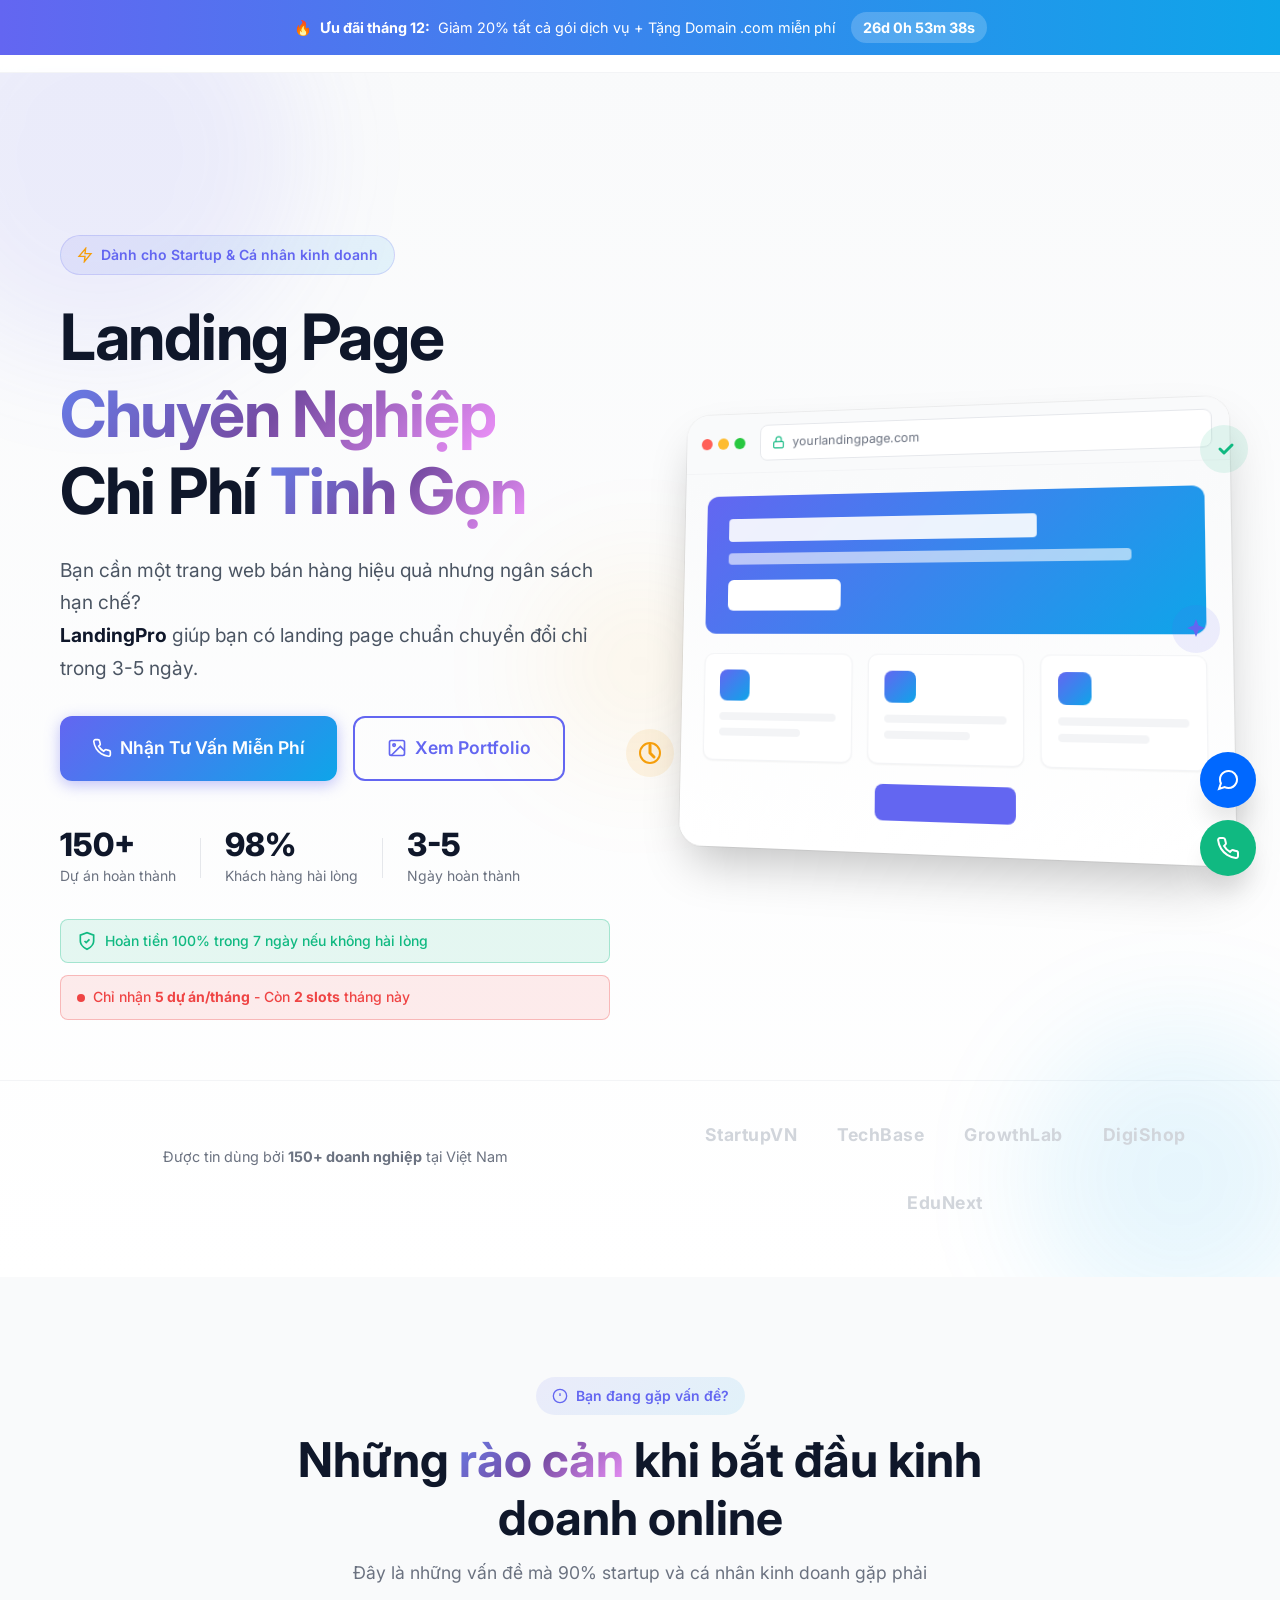
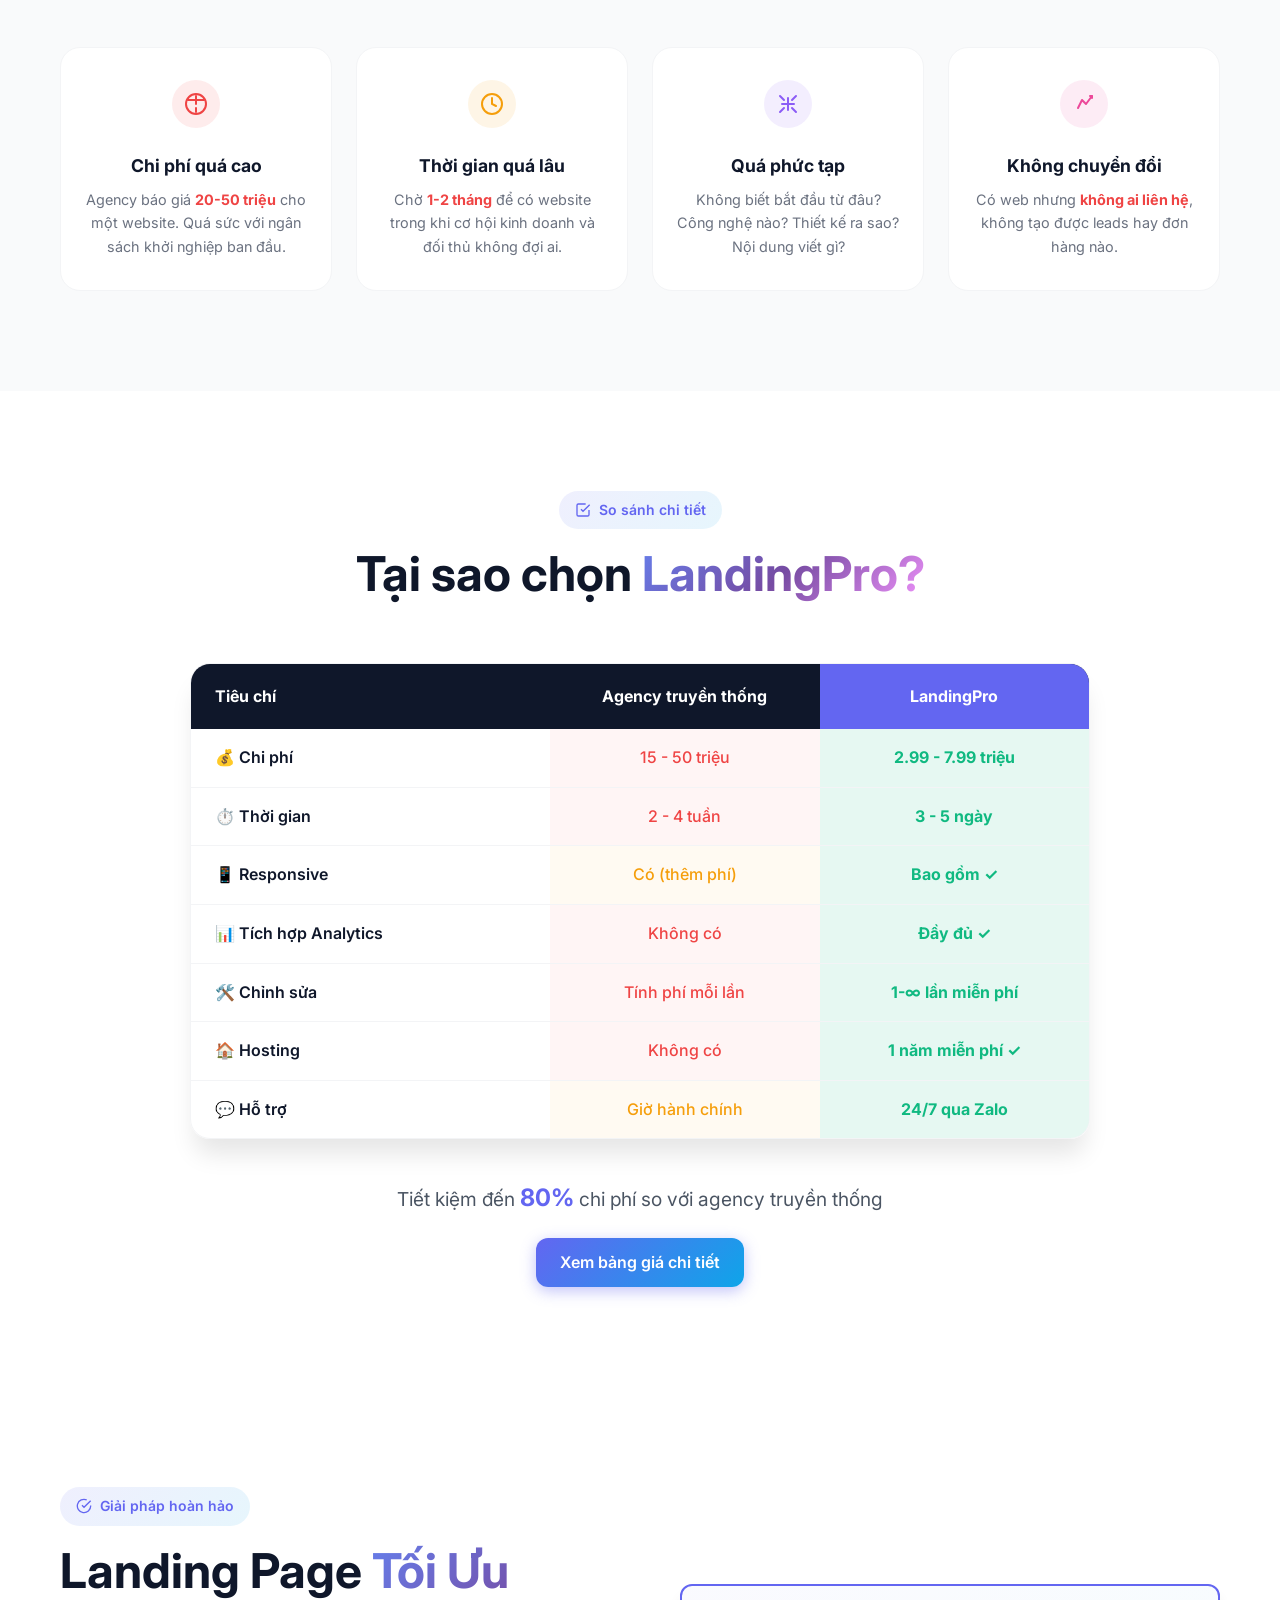
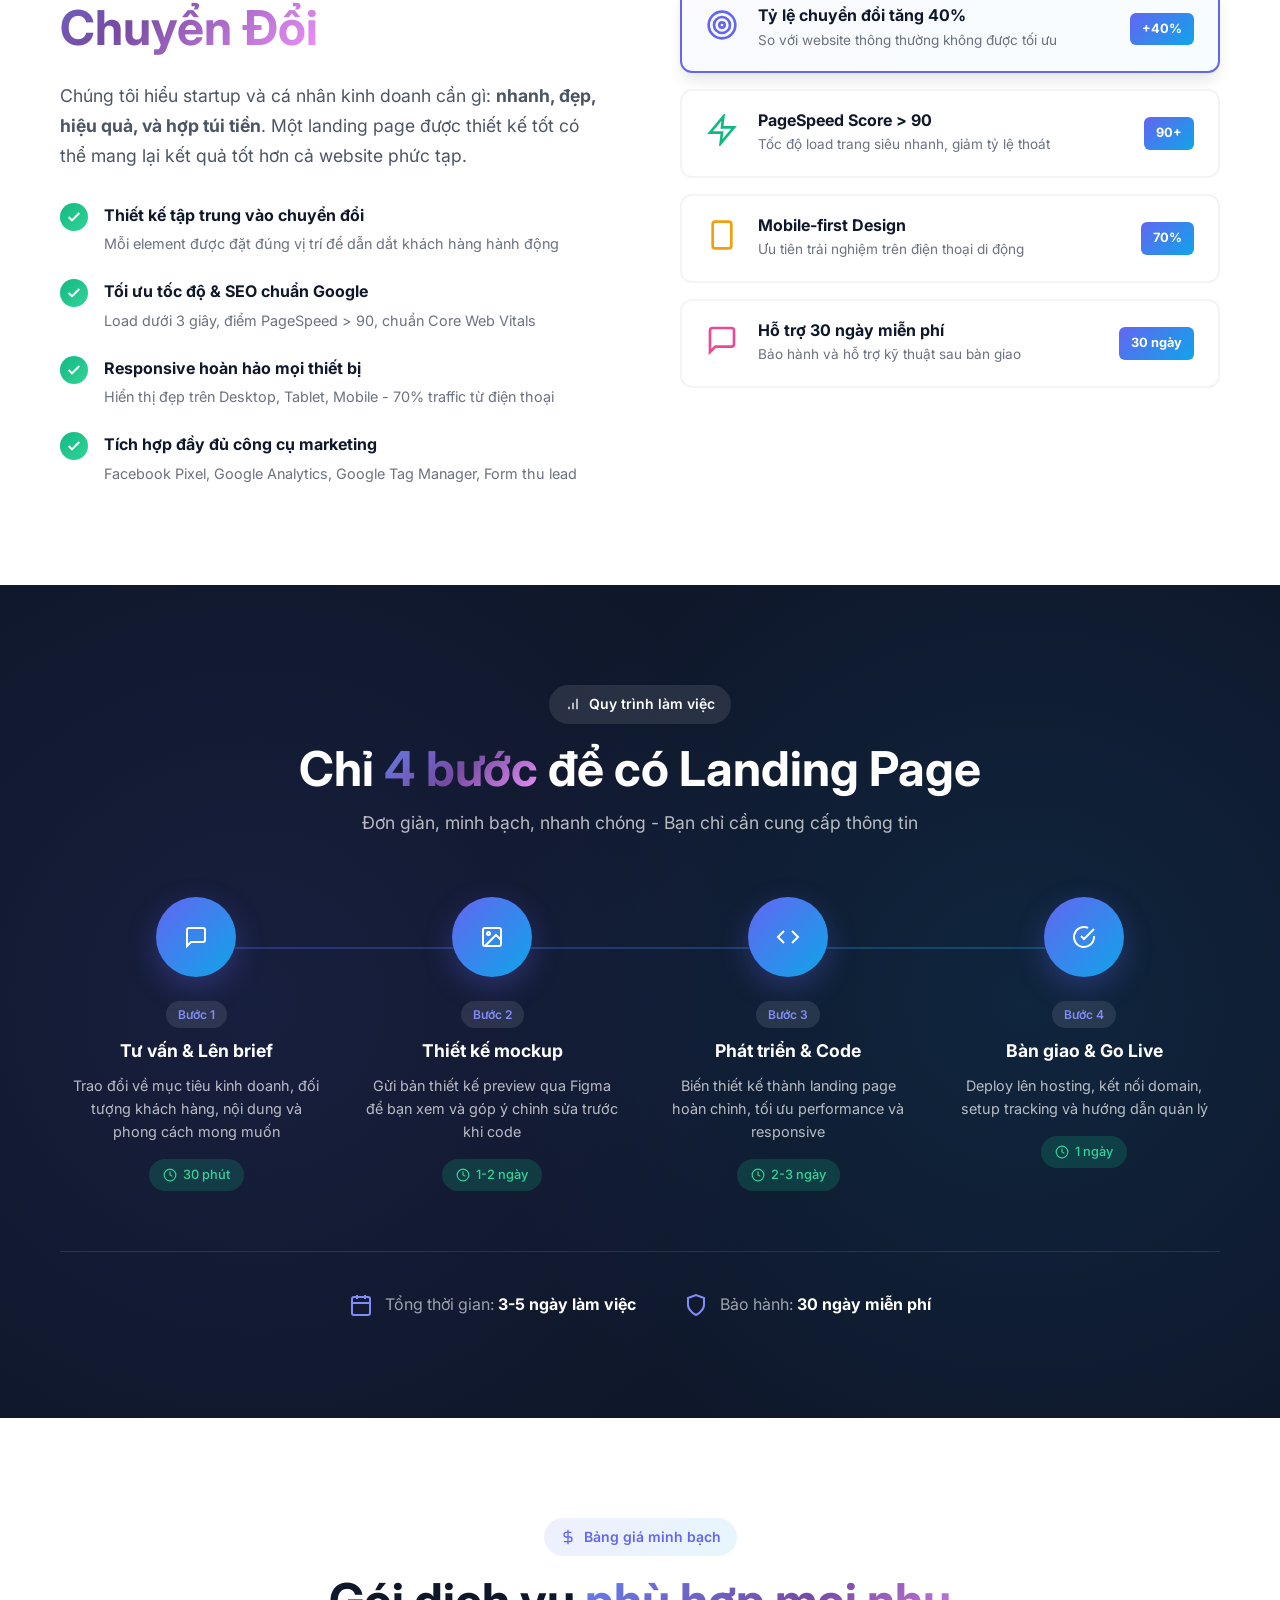
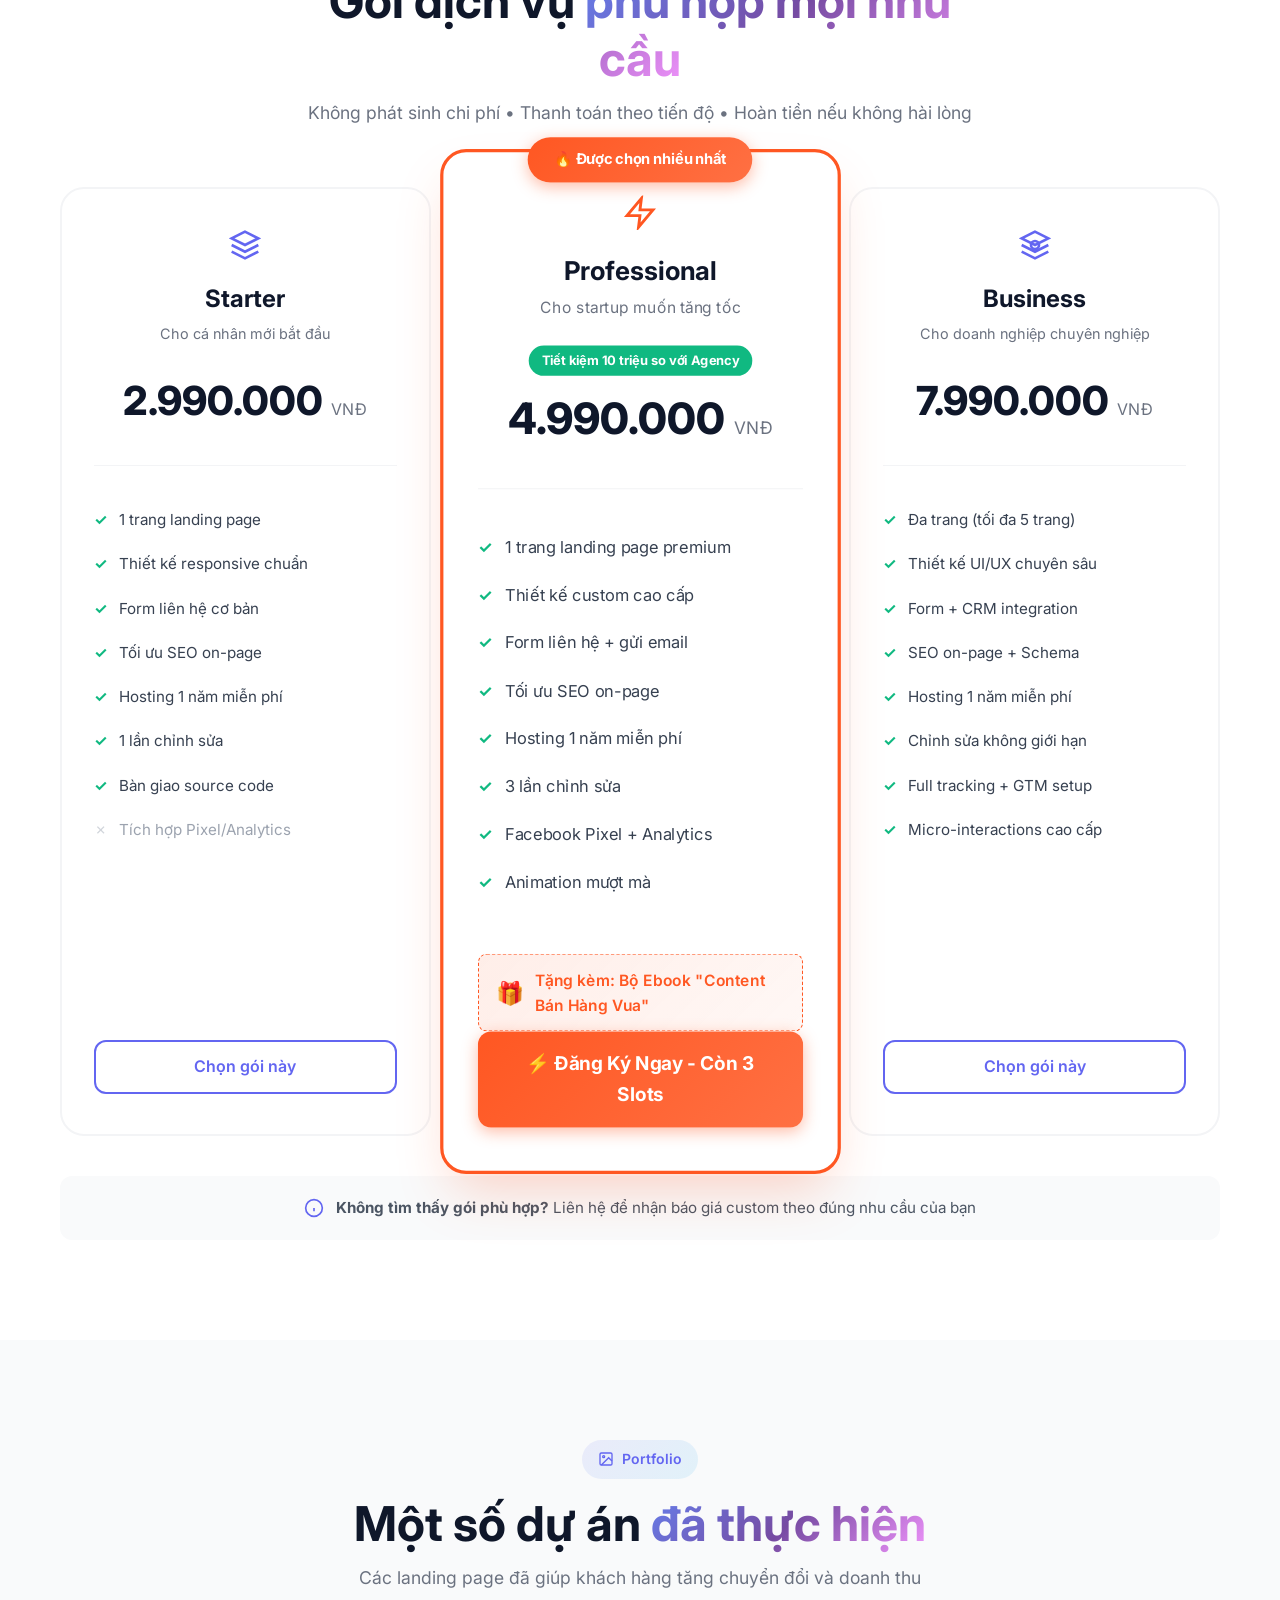
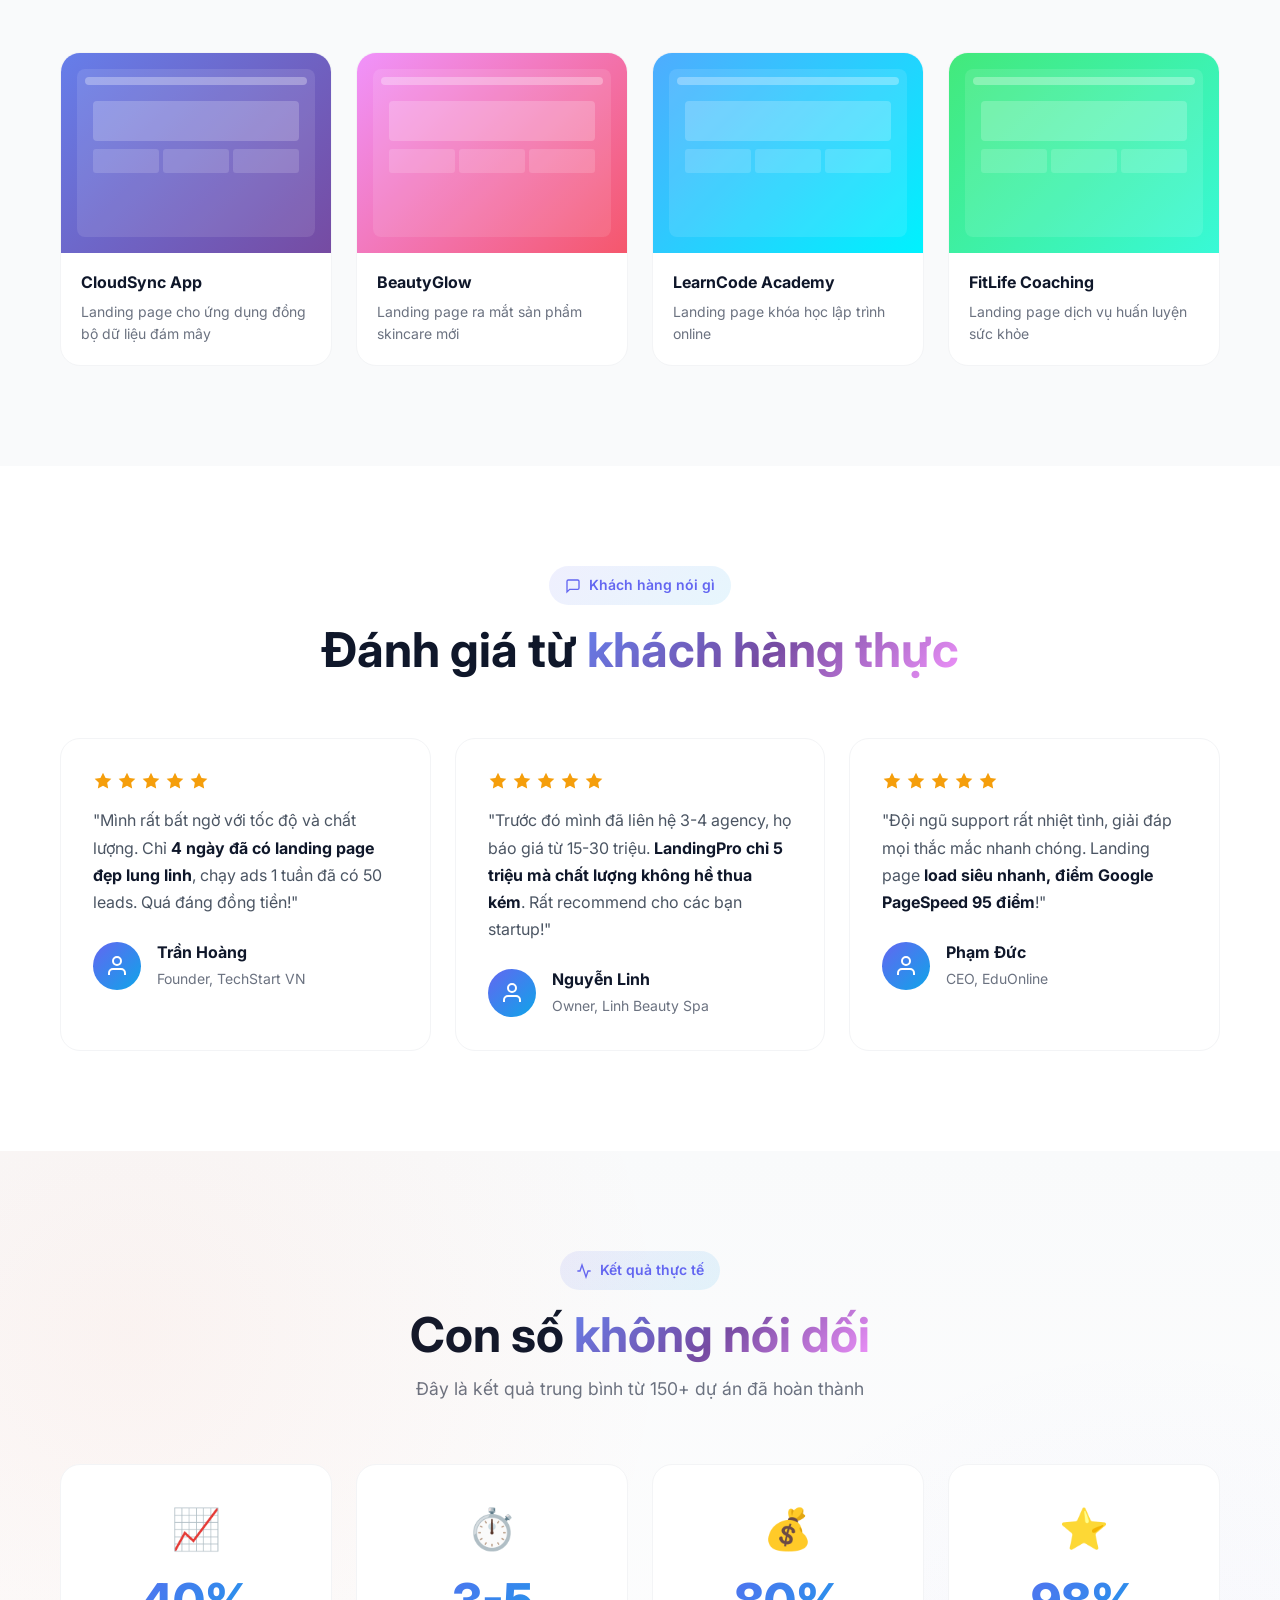
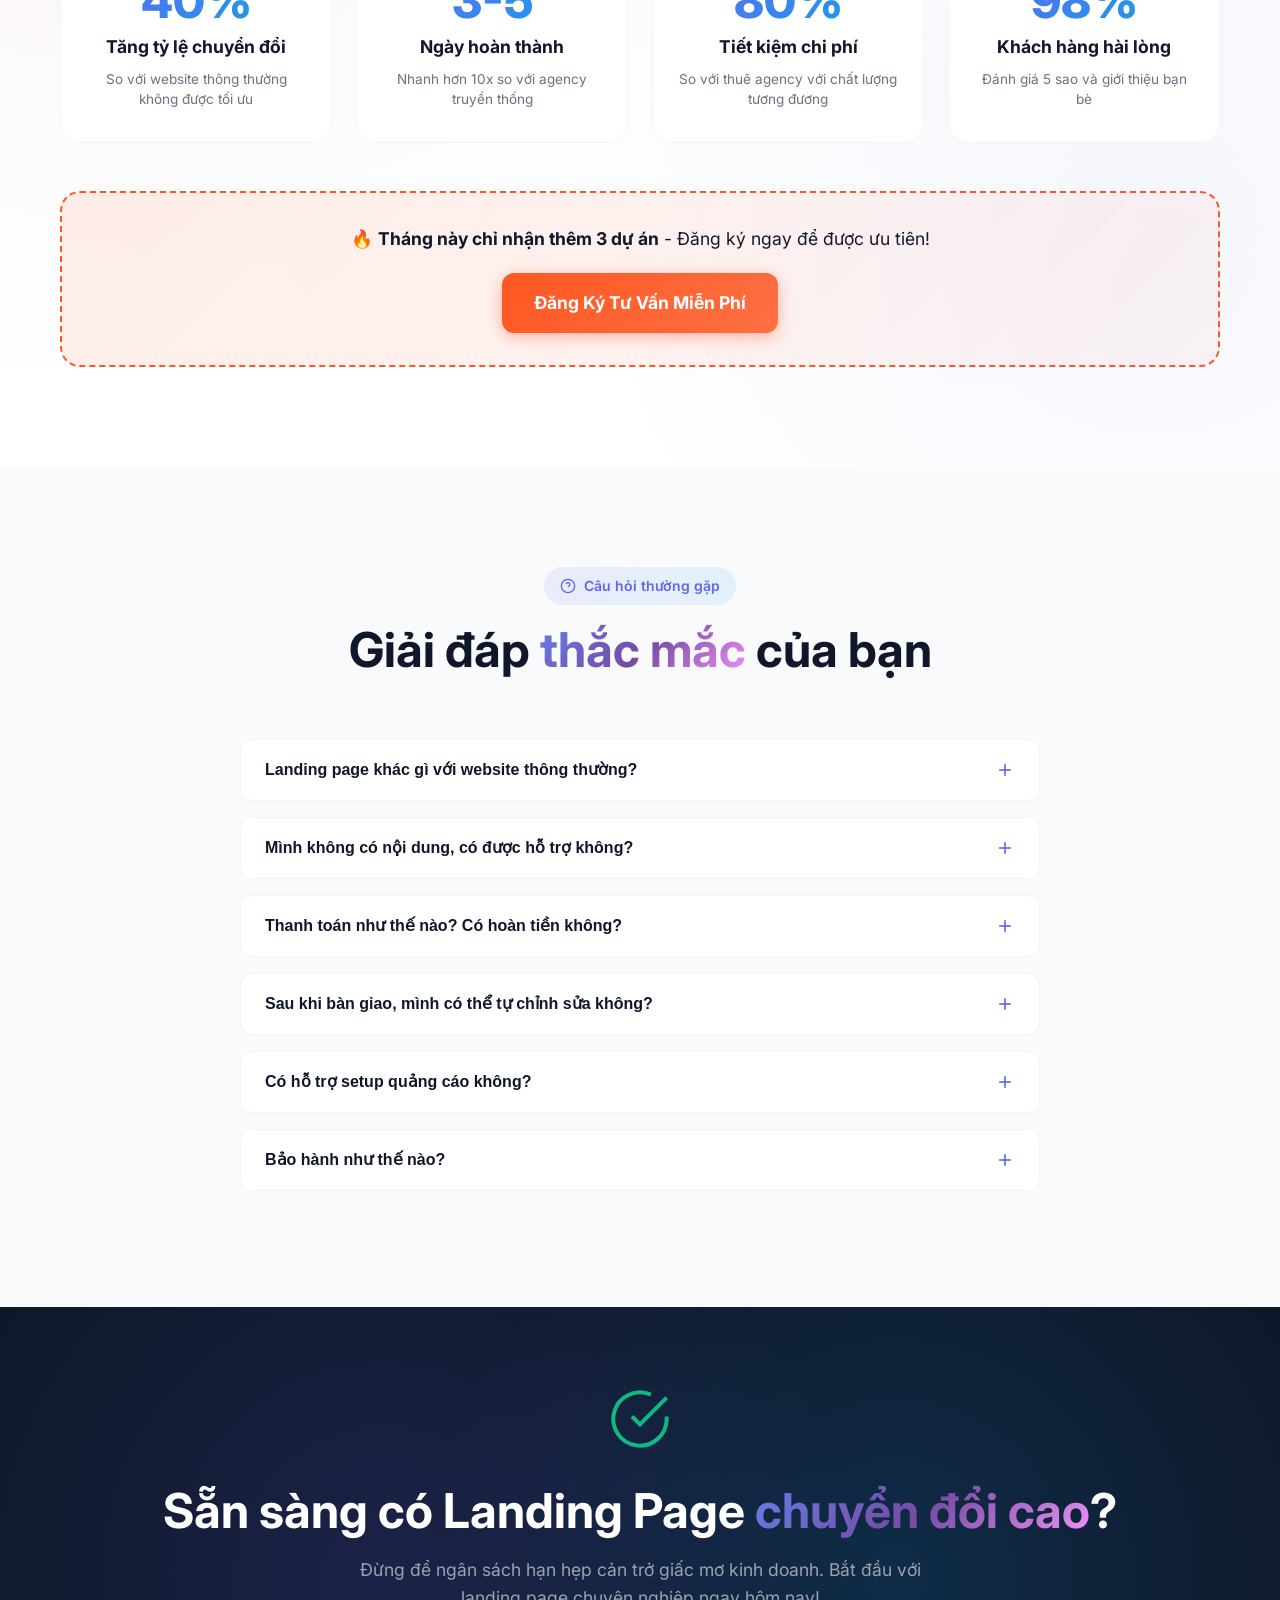
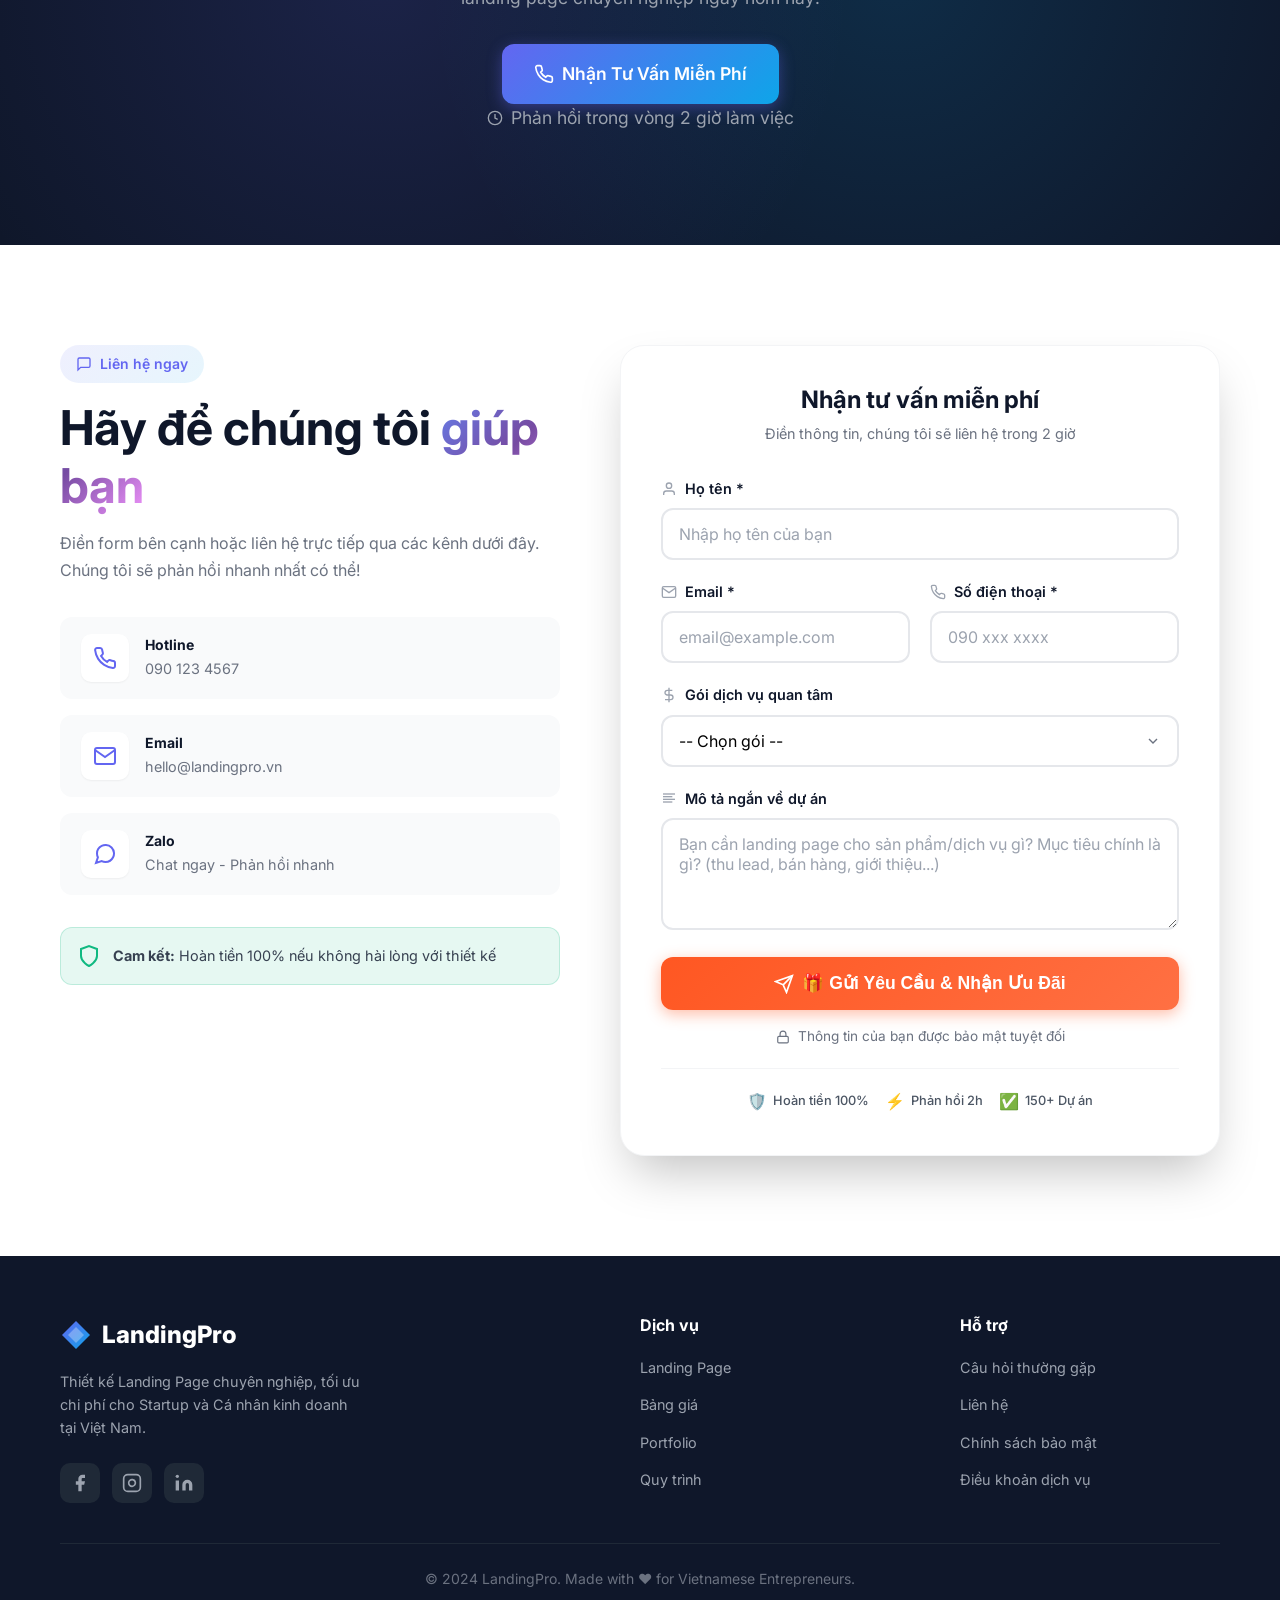
==== commit b52602e3: "Add CRO improvements: Hot CTA buttons, Real Results section, Trust badges - Hot CTA buttons (#ff5722" ====
--- a/index.html
+++ b/index.html
@@ -116,27 +116,27 @@
                     Dành cho Startup & Cá nhân kinh doanh
                 </div>
                 <h1 class="hero-title">
-                    <span class="gradient-text">X2 Tỷ Lệ Chốt Đơn</span> Với<br>
-                    Landing Page <span class="gradient-text">Chuẩn Conversion</span>
+                    Landing Page <span class="gradient-text">Chuyên Nghiệp</span><br>
+                    Chi Phí <span class="gradient-text">Tinh Gọn</span>
                 </h1>
                 <p class="hero-subtitle">
-                    Thiết kế chuyên nghiệp chỉ trong <strong>3 ngày</strong>. Giá chỉ bằng <strong>1/5 Agency</strong>.<br>
-                    🎁 <strong>Tặng Free Hosting & Domain</strong> - Tiết kiệm 2 triệu/năm.
+                    Bạn cần một trang web bán hàng hiệu quả nhưng ngân sách hạn chế?<br>
+                    <strong>LandingPro</strong> giúp bạn có landing page chuẩn chuyển đổi chỉ trong 3-5 ngày.
                 </p>
                 <div class="hero-cta">
-                    <a href="#portfolio" class="btn btn-cta btn-lg">
+                    <a href="#contact" class="btn btn-primary btn-lg">
+                        <svg width="20" height="20" viewBox="0 0 24 24" fill="none" stroke="currentColor" stroke-width="2">
+                            <path d="M22 16.92v3a2 2 0 0 1-2.18 2 19.79 19.79 0 0 1-8.63-3.07 19.5 19.5 0 0 1-6-6 19.79 19.79 0 0 1-3.07-8.67A2 2 0 0 1 4.11 2h3a2 2 0 0 1 2 1.72 12.84 12.84 0 0 0 .7 2.81 2 2 0 0 1-.45 2.11L8.09 9.91a16 16 0 0 0 6 6l1.27-1.27a2 2 0 0 1 2.11-.45 12.84 12.84 0 0 0 2.81.7A2 2 0 0 1 22 16.92z"/>
+                        </svg>
+                        Nhận Tư Vấn Miễn Phí
+                    </a>
+                    <a href="#portfolio" class="btn btn-outline btn-lg">
                         <svg width="20" height="20" viewBox="0 0 24 24" fill="none" stroke="currentColor" stroke-width="2">
                             <rect x="3" y="3" width="18" height="18" rx="2" ry="2"/>
                             <circle cx="8.5" cy="8.5" r="1.5"/>
                             <polyline points="21 15 16 10 5 21"/>
                         </svg>
-                        Xem Mẫu Giao Diện Ngay
-                    </a>
-                    <a href="#contact" class="btn btn-outline btn-lg">
-                        <svg width="20" height="20" viewBox="0 0 24 24" fill="none" stroke="currentColor" stroke-width="2">
-                            <path d="M22 16.92v3a2 2 0 0 1-2.18 2 19.79 19.79 0 0 1-8.63-3.07 19.5 19.5 0 0 1-6-6 19.79 19.79 0 0 1-3.07-8.67A2 2 0 0 1 4.11 2h3a2 2 0 0 1 2 1.72 12.84 12.84 0 0 0 .7 2.81 2 2 0 0 1-.45 2.11L8.09 9.91a16 16 0 0 0 6 6l1.27-1.27a2 2 0 0 1 2.11-.45 12.84 12.84 0 0 0 2.81.7A2 2 0 0 1 22 16.92z"/>
-                        </svg>
-                        Nhận Tư Vấn Miễn Phí
+                        Xem Portfolio
                     </a>
                 </div>
                 <div class="hero-stats">
@@ -156,12 +156,12 @@
                     </div>
                 </div>
                 <div class="hero-guarantee">
-                    <div class="guarantee-badge trust-signal">
+                    <div class="guarantee-badge">
                         <svg width="20" height="20" viewBox="0 0 24 24" fill="none" stroke="currentColor" stroke-width="2">
                             <path d="M12 22s8-4 8-10V5l-8-3-8 3v7c0 6 8 10 8 10z"/>
                             <path d="M9 12l2 2 4-4"/>
                         </svg>
-                        <span>🛡️ Cam kết hoàn tiền 100% nếu không hài lòng với thiết kế demo</span>
+                        <span>Hoàn tiền 100% trong 7 ngày nếu không hài lòng</span>
                     </div>
                     <div class="slots-warning">
                         <span class="pulse-dot"></span>
@@ -263,8 +263,8 @@
                     </svg>
                     Bạn đang gặp vấn đề?
                 </span>
-                <h2>Tại sao bạn <span class="gradient-text">chạy Ads mãi</span> mà không ra đơn?</h2>
-                <p>Đây là những vấn đề mà 90% người chạy quảng cáo gặp phải</p>
+                <h2>Những <span class="gradient-text">rào cản</span> khi bắt đầu kinh doanh online</h2>
+                <p>Đây là những vấn đề mà 90% startup và cá nhân kinh doanh gặp phải</p>
             </div>
             <div class="pain-grid">
                 <div class="pain-card">
@@ -275,8 +275,8 @@
                             <circle cx="24" cy="24" r="10" stroke="#ef4444" stroke-width="2" fill="none"/>
                         </svg>
                     </div>
-                    <h3>Chi phí Website quá cao?</h3>
-                    <p>Agency báo giá <strong>15-20 triệu</strong> khiến bạn "chùn tay" khi mới khởi nghiệp.</p>
+                    <h3>Chi phí quá cao</h3>
+                    <p>Agency báo giá <strong>20-50 triệu</strong> cho một website. Quá sức với ngân sách khởi nghiệp ban đầu.</p>
                 </div>
                 <div class="pain-card">
                     <div class="pain-icon">
@@ -286,8 +286,8 @@
                             <path d="M24 18v6l4 2" stroke="#f59e0b" stroke-width="2" stroke-linecap="round"/>
                         </svg>
                     </div>
-                    <h3>Chờ đợi mòn mỏi?</h3>
-                    <p>Mất <strong>cả tháng</strong> để code xong web, trong khi đối thủ đã bán hết hàng.</p>
+                    <h3>Thời gian quá lâu</h3>
+                    <p>Chờ <strong>1-2 tháng</strong> để có website trong khi cơ hội kinh doanh và đối thủ không đợi ai.</p>
                 </div>
                 <div class="pain-card">
                     <div class="pain-icon">
@@ -297,8 +297,8 @@
                             <path d="M16 16l4 4M32 16l-4 4M16 32l4-4M32 32l-4-4" stroke="#8b5cf6" stroke-width="2" stroke-linecap="round"/>
                         </svg>
                     </div>
-                    <h3>Mù công nghệ?</h3>
-                    <p>Rối bời với <strong>Hosting, Domain, SSL...</strong> bạn chỉ muốn tập trung bán hàng.</p>
+                    <h3>Quá phức tạp</h3>
+                    <p>Không biết bắt đầu từ đâu? Công nghệ nào? Thiết kế ra sao? Nội dung viết gì?</p>
                 </div>
                 <div class="pain-card">
                     <div class="pain-icon">
@@ -308,8 +308,8 @@
                             <path d="M32 18v-2h-2" stroke="#ec4899" stroke-width="2" stroke-linecap="round" stroke-linejoin="round"/>
                         </svg>
                     </div>
-                    <h3>Web đẹp nhưng ế?</h3>
-                    <p>Khách vào rồi ra, <strong>không để lại SĐT</strong> vì web không biết "dẫn dắt" tâm lý.</p>
+                    <h3>Không chuyển đổi</h3>
+                    <p>Có web nhưng <strong>không ai liên hệ</strong>, không tạo được leads hay đơn hàng nào.</p>
                 </div>
             </div>
         </div>
@@ -354,10 +354,10 @@
                     <div class="comparison-them bad">Không có</div>
                     <div class="comparison-us good">Đầy đủ ✓</div>
                 </div>
-                <div class="comparison-row highlighted">
+                <div class="comparison-row">
                     <div class="comparison-feature">🛠️ Chỉnh sửa</div>
-                    <div class="comparison-them bad">Tính phí theo giờ</div>
-                    <div class="comparison-us good">Hỗ trợ trọn đời - Miễn phí sửa text/ảnh ✓</div>
+                    <div class="comparison-them bad">Tính phí mỗi lần</div>
+                    <div class="comparison-us good">1-∞ lần miễn phí</div>
                 </div>
                 <div class="comparison-row">
                     <div class="comparison-feature">🏠 Hosting</div>
@@ -370,12 +370,9 @@
                     <div class="comparison-us good">24/7 qua Zalo</div>
                 </div>
             </div>
-            <div class="comparison-statement">
-                <p>💡 Đừng lãng phí tiền cho những tính năng thừa thãi. <strong>Chúng tôi chỉ làm những gì giúp bạn RA SỐ.</strong></p>
-            </div>
             <div class="comparison-cta">
                 <p>Tiết kiệm đến <strong>80%</strong> chi phí so với agency truyền thống</p>
-                <a href="#pricing" class="btn btn-cta">Xem bảng giá chi tiết</a>
+                <a href="#pricing" class="btn btn-primary">Xem bảng giá chi tiết</a>
             </div>
         </div>
     </section>
@@ -447,7 +444,7 @@
                 </div>
                 <div class="solution-visual">
                     <div class="feature-showcase">
-                        <div class="showcase-item active" data-feature="conversion" data-popup="conversion">
+                        <div class="showcase-item active" data-feature="conversion">
                             <div class="showcase-icon">
                                 <svg width="32" height="32" viewBox="0 0 24 24" fill="none" stroke="#6366f1" stroke-width="2">
                                     <circle cx="12" cy="12" r="10"/>
@@ -460,9 +457,8 @@
                                 <p>So với website thông thường không được tối ưu</p>
                             </div>
                             <div class="showcase-badge">+40%</div>
-                            <span class="popup-hint">Click để xem chi tiết →</span>
-                        </div>
-                        <div class="showcase-item" data-feature="speed" data-popup="speed">
+                        </div>
+                        <div class="showcase-item" data-feature="speed">
                             <div class="showcase-icon">
                                 <svg width="32" height="32" viewBox="0 0 24 24" fill="none" stroke="#10b981" stroke-width="2">
                                     <polygon points="13 2 3 14 12 14 11 22 21 10 12 10 13 2"/>
@@ -473,9 +469,8 @@
                                 <p>Tốc độ load trang siêu nhanh, giảm tỷ lệ thoát</p>
                             </div>
                             <div class="showcase-badge">90+</div>
-                            <span class="popup-hint">Click để xem chi tiết →</span>
-                        </div>
-                        <div class="showcase-item" data-feature="mobile" data-popup="mobile">
+                        </div>
+                        <div class="showcase-item" data-feature="mobile">
                             <div class="showcase-icon">
                                 <svg width="32" height="32" viewBox="0 0 24 24" fill="none" stroke="#f59e0b" stroke-width="2">
                                     <rect x="5" y="2" width="14" height="20" rx="2" ry="2"/>
@@ -487,9 +482,8 @@
                                 <p>Ưu tiên trải nghiệm trên điện thoại di động</p>
                             </div>
                             <div class="showcase-badge">70%</div>
-                            <span class="popup-hint">Click để xem chi tiết →</span>
-                        </div>
-                        <div class="showcase-item" data-feature="support" data-popup="support">
+                        </div>
+                        <div class="showcase-item" data-feature="support">
                             <div class="showcase-icon">
                                 <svg width="32" height="32" viewBox="0 0 24 24" fill="none" stroke="#ec4899" stroke-width="2">
                                     <path d="M21 15a2 2 0 0 1-2 2H7l-4 4V5a2 2 0 0 1 2-2h14a2 2 0 0 1 2 2z"/>
@@ -500,7 +494,6 @@
                                 <p>Bảo hành và hỗ trợ kỹ thuật sau bàn giao</p>
                             </div>
                             <div class="showcase-badge">30 ngày</div>
-                            <span class="popup-hint">Click để xem chi tiết →</span>
                         </div>
                     </div>
                 </div>
@@ -653,7 +646,6 @@
                         <p>Cho cá nhân mới bắt đầu</p>
                     </div>
                     <div class="pricing-price">
-                        <span class="price-reframe">Chỉ 99k/ngày</span>
                         <span class="price-amount">2.990.000</span>
                         <span class="price-currency">VNĐ</span>
                     </div>
@@ -670,16 +662,13 @@
                     <a href="#contact" class="btn btn-outline btn-block">Chọn gói này</a>
                 </div>
                 
-                <div class="pricing-card featured best-choice">
-                    <div class="pricing-badge best-choice-badge">
-                        <svg width="14" height="14" viewBox="0 0 24 24" fill="none" stroke="currentColor" stroke-width="2">
-                            <polygon points="12 2 15.09 8.26 22 9.27 17 14.14 18.18 21.02 12 17.77 5.82 21.02 7 14.14 2 9.27 8.91 8.26 12 2"/>
-                        </svg>
-                        🔥 Khuyên Dùng
+                <div class="pricing-card featured">
+                    <div class="pricing-badge">
+                        🔥 Được chọn nhiều nhất
                     </div>
                     <div class="pricing-header">
                         <div class="pricing-icon">
-                            <svg width="32" height="32" viewBox="0 0 24 24" fill="none" stroke="#6366f1" stroke-width="2">
+                            <svg width="32" height="32" viewBox="0 0 24 24" fill="none" stroke="#ff5722" stroke-width="2">
                                 <polygon points="13 2 3 14 12 14 11 22 21 10 12 10 13 2"/>
                             </svg>
                         </div>
@@ -687,6 +676,7 @@
                         <p>Cho startup muốn tăng tốc</p>
                     </div>
                     <div class="pricing-price">
+                        <span class="price-savings">Tiết kiệm 10 triệu so với Agency</span>
                         <span class="price-amount">4.990.000</span>
                         <span class="price-currency">VNĐ</span>
                     </div>
@@ -699,9 +689,12 @@
                         <li><span class="check">✓</span> 3 lần chỉnh sửa</li>
                         <li><span class="check">✓</span> Facebook Pixel + Analytics</li>
                         <li><span class="check">✓</span> Animation mượt mà</li>
-                        <li class="bonus-item"><span class="gift">🎁</span> Tặng bộ Ebook Content Vua</li>
                     </ul>
-                    <a href="#contact" class="btn btn-cta btn-block">Chọn gói này</a>
+                    <div class="pricing-bonus">
+                        <span class="gift-icon">🎁</span>
+                        <span>Tặng kèm: Bộ Ebook "Content Bán Hàng Vua"</span>
+                    </div>
+                    <a href="#contact" class="btn btn-hot btn-block btn-lg">⚡ Đăng Ký Ngay - Còn 3 Slots</a>
                 </div>
                 
                 <div class="pricing-card">
@@ -773,14 +766,13 @@
                             </div>
                         </div>
                         <div class="portfolio-overlay">
-                            <span class="portfolio-category">Bất Động Sản</span>
-                            <span class="portfolio-result">+200 Leads/tháng</span>
+                            <span class="portfolio-category">SaaS Product</span>
+                            <span class="portfolio-result">+52% Conversion</span>
                         </div>
                     </div>
                     <div class="portfolio-info">
-                        <h4>Vinhomes Smart City</h4>
-                        <p>Landing page giới thiệu dự án căn hộ cao cấp</p>
-                        <a href="#" class="btn btn-sm btn-outline portfolio-demo-btn">Xem Demo</a>
+                        <h4>CloudSync App</h4>
+                        <p>Landing page cho ứng dụng đồng bộ dữ liệu đám mây</p>
                     </div>
                 </div>
                 <div class="portfolio-item">
@@ -795,14 +787,13 @@
                             </div>
                         </div>
                         <div class="portfolio-overlay">
-                            <span class="portfolio-category">Mỹ Phẩm</span>
-                            <span class="portfolio-result">CPA giảm 30%</span>
+                            <span class="portfolio-category">E-commerce</span>
+                            <span class="portfolio-result">+180 Leads/tuần</span>
                         </div>
                     </div>
                     <div class="portfolio-info">
-                        <h4>Serum Trị Mụn Pro</h4>
-                        <p>Landing page bán serum skincare cao cấp</p>
-                        <a href="#" class="btn btn-sm btn-outline portfolio-demo-btn">Xem Demo</a>
+                        <h4>BeautyGlow</h4>
+                        <p>Landing page ra mắt sản phẩm skincare mới</p>
                     </div>
                 </div>
                 <div class="portfolio-item">
@@ -817,14 +808,13 @@
                             </div>
                         </div>
                         <div class="portfolio-overlay">
-                            <span class="portfolio-category">Giáo Dục</span>
-                            <span class="portfolio-result">Tỷ lệ chốt 15%</span>
+                            <span class="portfolio-category">Education</span>
+                            <span class="portfolio-result">+320 Đăng ký</span>
                         </div>
                     </div>
                     <div class="portfolio-info">
-                        <h4>Khoá Học Tiếng Anh Online</h4>
-                        <p>Landing page khóa học IELTS cho người đi làm</p>
-                        <a href="#" class="btn btn-sm btn-outline portfolio-demo-btn">Xem Demo</a>
+                        <h4>LearnCode Academy</h4>
+                        <p>Landing page khóa học lập trình online</p>
                     </div>
                 </div>
                 <div class="portfolio-item">
@@ -839,14 +829,13 @@
                             </div>
                         </div>
                         <div class="portfolio-overlay">
-                            <span class="portfolio-category">Fitness</span>
+                            <span class="portfolio-category">Healthcare</span>
                             <span class="portfolio-result">+95% Lead Quality</span>
                         </div>
                     </div>
                     <div class="portfolio-info">
-                        <h4>PT Online Coaching</h4>
-                        <p>Landing page dịch vụ huấn luyện cá nhân</p>
-                        <a href="#" class="btn btn-sm btn-outline portfolio-demo-btn">Xem Demo</a>
+                        <h4>FitLife Coaching</h4>
+                        <p>Landing page dịch vụ huấn luyện sức khỏe</p>
                     </div>
                 </div>
             </div>
@@ -885,7 +874,7 @@
                         </svg>
                     </div>
                     <div class="testimonial-content">
-                        <p>"Tôi từng mất <strong>10 triệu làm web mà không hiệu quả</strong>. Đội ngũ này làm chỉ 4 triệu mà đơn về ầm ầm. ROI cao hơn hẳn!"</p>
+                        <p>"Mình rất bất ngờ với tốc độ và chất lượng. Chỉ <strong>4 ngày đã có landing page đẹp lung linh</strong>, chạy ads 1 tuần đã có 50 leads. Quá đáng đồng tiền!"</p>
                     </div>
                     <div class="testimonial-author">
                         <div class="author-avatar">
@@ -895,8 +884,8 @@
                             </svg>
                         </div>
                         <div class="author-info">
-                            <strong>Hoàng Tùng</strong>
-                            <span>Kinh doanh Đồ gia dụng</span>
+                            <strong>Trần Hoàng</strong>
+                            <span>Founder, TechStart VN</span>
                         </div>
                     </div>
                 </div>
@@ -919,7 +908,7 @@
                         </svg>
                     </div>
                     <div class="testimonial-content">
-                        <p>"Thích nhất là tốc độ. <strong>Sáng đưa ý tưởng, chiều đã có bản demo</strong>. Rất hiểu ý dân chạy Ads. Recommend mạnh cho team marketing!"</p>
+                        <p>"Trước đó mình đã liên hệ 3-4 agency, họ báo giá từ 15-30 triệu. <strong>LandingPro chỉ 5 triệu mà chất lượng không hề thua kém</strong>. Rất recommend cho các bạn startup!"</p>
                     </div>
                     <div class="testimonial-author">
                         <div class="author-avatar">
@@ -929,8 +918,8 @@
                             </svg>
                         </div>
                         <div class="author-info">
-                            <strong>Minh Trang</strong>
-                            <span>Leader Marketing Spa</span>
+                            <strong>Nguyễn Linh</strong>
+                            <span>Owner, Linh Beauty Spa</span>
                         </div>
                     </div>
                 </div>
@@ -953,7 +942,7 @@
                         </svg>
                     </div>
                     <div class="testimonial-content">
-                        <p>"Agency báo giá 15-30 triệu, đội này chỉ 5 triệu mà <strong>chất lượng không hề thua kém</strong>. PageSpeed 95 điểm. Highly recommended!"</p>
+                        <p>"Đội ngũ support rất nhiệt tình, giải đáp mọi thắc mắc nhanh chóng. Landing page <strong>load siêu nhanh, điểm Google PageSpeed 95 điểm</strong>!"</p>
                     </div>
                     <div class="testimonial-author">
                         <div class="author-avatar">
@@ -963,11 +952,57 @@
                             </svg>
                         </div>
                         <div class="author-info">
-                            <strong>Nguyễn Linh</strong>
-                            <span>Owner, Linh Beauty Spa</span>
-                        </div>
-                    </div>
-                </div>
+                            <strong>Phạm Đức</strong>
+                            <span>CEO, EduOnline</span>
+                        </div>
+                    </div>
+                </div>
+            </div>
+        </div>
+    </section>
+
+    <!-- Real Results Section -->
+    <section class="real-results">
+        <div class="container">
+            <div class="section-header">
+                <span class="section-tag">
+                    <svg width="16" height="16" viewBox="0 0 24 24" fill="none" stroke="currentColor" stroke-width="2">
+                        <path d="M22 12h-4l-3 9L9 3l-3 9H2"/>
+                    </svg>
+                    Kết quả thực tế
+                </span>
+                <h2>Con số <span class="gradient-text">không nói dối</span></h2>
+                <p>Đây là kết quả trung bình từ 150+ dự án đã hoàn thành</p>
+            </div>
+            <div class="results-grid">
+                <div class="result-card">
+                    <div class="result-icon">📈</div>
+                    <div class="result-number" data-target="40">40%</div>
+                    <div class="result-label">Tăng tỷ lệ chuyển đổi</div>
+                    <div class="result-desc">So với website thông thường không được tối ưu</div>
+                </div>
+                <div class="result-card">
+                    <div class="result-icon">⏱️</div>
+                    <div class="result-number">3-5</div>
+                    <div class="result-label">Ngày hoàn thành</div>
+                    <div class="result-desc">Nhanh hơn 10x so với agency truyền thống</div>
+                </div>
+                <div class="result-card">
+                    <div class="result-icon">💰</div>
+                    <div class="result-number">80%</div>
+                    <div class="result-label">Tiết kiệm chi phí</div>
+                    <div class="result-desc">So với thuê agency với chất lượng tương đương</div>
+                </div>
+                <div class="result-card">
+                    <div class="result-icon">⭐</div>
+                    <div class="result-number">98%</div>
+                    <div class="result-label">Khách hàng hài lòng</div>
+                    <div class="result-desc">Đánh giá 5 sao và giới thiệu bạn bè</div>
+                </div>
+            </div>
+            <div class="results-cta">
+                <p>🔥 <strong>Tháng này chỉ nhận thêm 3 dự án</strong> - Đăng ký ngay để được ưu tiên!</p>
+                <a href="#contact" class="btn btn-hot btn-lg">Đăng Ký Tư Vấn Miễn Phí</a>
             </div>
         </div>
     </section>
@@ -1158,13 +1193,6 @@
                         <h3>Nhận tư vấn miễn phí</h3>
                         <p>Điền thông tin, chúng tôi sẽ liên hệ trong 2 giờ</p>
                     </div>
-                    <div class="form-trust-signal">
-                        <svg width="20" height="20" viewBox="0 0 24 24" fill="none" stroke="#10b981" stroke-width="2">
-                            <path d="M12 22s8-4 8-10V5l-8-3-8 3v7c0 6 8 10 8 10z"/>
-                            <path d="M9 12l2 2 4-4"/>
-                        </svg>
-                        <span>🛡️ Cam kết hoàn tiền 100% nếu không hài lòng với thiết kế demo</span>
-                    </div>
                     <div class="form-group">
                         <label for="name">
                             <svg width="16" height="16" viewBox="0 0 24 24" fill="none" stroke="currentColor" stroke-width="2">
@@ -1207,17 +1235,29 @@
                         <select id="package" name="package">
                             <option value="">-- Chọn gói --</option>
                             <option value="starter">Starter - 2.990.000đ</option>
-                            <option value="professional">Professional - 4.990.000đ (Khuyên dùng)</option>
+                            <option value="professional">Professional - 4.990.000đ (Phổ biến)</option>
                             <option value="business">Business - 7.990.000đ</option>
                             <option value="custom">Custom (Liên hệ báo giá)</option>
                         </select>
                     </div>
-                    <button type="submit" class="btn btn-cta btn-block btn-lg">
+                    <div class="form-group">
+                        <label for="message">
+                            <svg width="16" height="16" viewBox="0 0 24 24" fill="none" stroke="currentColor" stroke-width="2">
+                                <line x1="17" y1="10" x2="3" y2="10"/>
+                                <line x1="21" y1="6" x2="3" y2="6"/>
+                                <line x1="21" y1="14" x2="3" y2="14"/>
+                                <line x1="17" y1="18" x2="3" y2="18"/>
+                            </svg>
+                            Mô tả ngắn về dự án
+                        </label>
+                        <textarea id="message" name="message" rows="4" placeholder="Bạn cần landing page cho sản phẩm/dịch vụ gì? Mục tiêu chính là gì? (thu lead, bán hàng, giới thiệu...)"></textarea>
+                    </div>
+                    <button type="submit" class="btn btn-hot btn-block btn-lg">
                         <svg width="20" height="20" viewBox="0 0 24 24" fill="none" stroke="currentColor" stroke-width="2">
                             <line x1="22" y1="2" x2="11" y2="13"/>
                             <polygon points="22 2 15 22 11 13 2 9 22 2"/>
                         </svg>
-                        🎁 Gửi Yêu Cầu & Nhận Quà
+                        🎁 Gửi Yêu Cầu & Nhận Ưu Đãi
                     </button>
                     <p class="form-note">
                         <svg width="14" height="14" viewBox="0 0 24 24" fill="none" stroke="currentColor" stroke-width="2">
@@ -1226,6 +1266,20 @@
                         </svg>
                         Thông tin của bạn được bảo mật tuyệt đối
                     </p>
+                    <div class="form-trust-badges">
+                        <div class="trust-badge-item">
+                            <span>🛡️</span>
+                            <span>Hoàn tiền 100%</span>
+                        </div>
+                        <div class="trust-badge-item">
+                            <span>⚡</span>
+                            <span>Phản hồi 2h</span>
+                        </div>
+                        <div class="trust-badge-item">
+                            <span>✅</span>
+                            <span>150+ Dự án</span>
+                        </div>
+                    </div>
                 </form>
             </div>
         </div>
@@ -1293,20 +1347,9 @@
             </div>
             <div class="footer-bottom">
                 <p>© 2024 LandingPro. Made with ❤️ for Vietnamese Entrepreneurs.</p>
-                <p class="footer-partner">Designed by <strong>LandingPro</strong> - Partner của Google & Facebook Ads</p>
             </div>
         </div>
     </footer>
-
-    <!-- Mobile Sticky CTA Bar -->
-    <div class="mobile-sticky-cta">
-        <a href="#contact" class="btn btn-sticky-cta">
-            <svg width="20" height="20" viewBox="0 0 24 24" fill="none" stroke="currentColor" stroke-width="2">
-                <path d="M22 16.92v3a2 2 0 0 1-2.18 2 19.79 19.79 0 0 1-8.63-3.07 19.5 19.5 0 0 1-6-6 19.79 19.79 0 0 1-3.07-8.67A2 2 0 0 1 4.11 2h3a2 2 0 0 1 2 1.72 12.84 12.84 0 0 0 .7 2.81 2 2 0 0 1-.45 2.11L8.09 9.91a16 16 0 0 0 6 6l1.27-1.27a2 2 0 0 1 2.11-.45 12.84 12.84 0 0 0 2.81.7A2 2 0 0 1 22 16.92z"/>
-            </svg>
-            Nhận Tư Vấn Ngay
-        </a>
-    </div>
 
     <!-- Floating CTA -->
     <div class="floating-cta">
@@ -1322,232 +1365,6 @@
         </a>
     </div>
 
-    <!-- Feature Detail Popups -->
-    <div class="popup-overlay" id="popupOverlay">
-        <div class="popup-modal">
-            <button class="popup-close" id="popupClose">
-                <svg width="24" height="24" viewBox="0 0 24 24" fill="none" stroke="currentColor" stroke-width="2">
-                    <line x1="18" y1="6" x2="6" y2="18"/>
-                    <line x1="6" y1="6" x2="18" y2="18"/>
-                </svg>
-            </button>
-            <div class="popup-content" id="popupContent">
-                <!-- Content will be inserted here -->
-            </div>
-        </div>
-    </div>
-
-    <!-- Popup Content Templates (hidden) -->
-    <template id="popup-conversion">
-        <div class="popup-header">
-            <div class="popup-icon" style="background: linear-gradient(135deg, #6366f1, #8b5cf6);">
-                <svg width="48" height="48" viewBox="0 0 24 24" fill="none" stroke="white" stroke-width="2">
-                    <circle cx="12" cy="12" r="10"/>
-                    <circle cx="12" cy="12" r="6"/>
-                    <circle cx="12" cy="12" r="2"/>
-                </svg>
-            </div>
-            <h3>Tỷ Lệ Chuyển Đổi Tăng 40%</h3>
-        </div>
-        <div class="popup-body">
-            <p class="popup-intro">Landing page của chúng tôi được thiết kế theo nguyên tắc <strong>Conversion-Centered Design (CCD)</strong>, giúp tăng tỷ lệ chuyển đổi đáng kể.</p>
-            
-            <h4>🎯 Những yếu tố giúp tăng chuyển đổi:</h4>
-            <ul class="popup-list">
-                <li><strong>Clear Value Proposition:</strong> Headline rõ ràng, giải thích lợi ích trong 3 giây đầu tiên</li>
-                <li><strong>Single Focus:</strong> Một mục tiêu duy nhất, không phân tâm người dùng</li>
-                <li><strong>Visual Hierarchy:</strong> Dẫn dắt mắt người dùng đến CTA chính</li>
-                <li><strong>Social Proof:</strong> Testimonials, số liệu, logos đối tác tạo niềm tin</li>
-                <li><strong>Urgency & Scarcity:</strong> Tạo cảm giác cấp bách để hành động ngay</li>
-            </ul>
-            
-            <div class="popup-stats">
-                <div class="popup-stat">
-                    <span class="stat-value">40%</span>
-                    <span class="stat-label">Tăng conversion rate</span>
-                </div>
-                <div class="popup-stat">
-                    <span class="stat-value">3x</span>
-                    <span class="stat-label">Tăng leads thu được</span>
-                </div>
-                <div class="popup-stat">
-                    <span class="stat-value">60%</span>
-                    <span class="stat-label">Giảm bounce rate</span>
-                </div>
-            </div>
-            
-            <div class="popup-cta">
-                <a href="#contact" class="btn btn-primary" onclick="closePopup()">Tư Vấn Miễn Phí</a>
-            </div>
-        </div>
-    </template>
-
-    <template id="popup-speed">
-        <div class="popup-header">
-            <div class="popup-icon" style="background: linear-gradient(135deg, #10b981, #34d399);">
-                <svg width="48" height="48" viewBox="0 0 24 24" fill="none" stroke="white" stroke-width="2">
-                    <polygon points="13 2 3 14 12 14 11 22 21 10 12 10 13 2"/>
-                </svg>
-            </div>
-            <h3>PageSpeed Score > 90</h3>
-        </div>
-        <div class="popup-body">
-            <p class="popup-intro">Tốc độ tải trang ảnh hưởng trực tiếp đến <strong>trải nghiệm người dùng</strong> và <strong>thứ hạng SEO</strong>. Chúng tôi tối ưu mọi khía cạnh.</p>
-            
-            <h4>⚡ Kỹ thuật tối ưu tốc độ:</h4>
-            <ul class="popup-list">
-                <li><strong>Image Optimization:</strong> Nén ảnh, lazy loading, WebP format</li>
-                <li><strong>Code Minification:</strong> Nén CSS, JS, loại bỏ code không cần thiết</li>
-                <li><strong>CDN Integration:</strong> Phân phối nội dung từ server gần nhất</li>
-                <li><strong>Browser Caching:</strong> Cache tài nguyên để load nhanh lần sau</li>
-                <li><strong>Critical CSS:</strong> Load CSS quan trọng trước để render nhanh</li>
-            </ul>
-            
-            <div class="popup-metrics">
-                <h4>📊 Chỉ số đạt được:</h4>
-                <div class="metric-bars">
-                    <div class="metric-bar">
-                        <span class="metric-label">Performance</span>
-                        <div class="metric-progress"><div class="metric-fill" style="width: 95%; background: #10b981;"></div></div>
-                        <span class="metric-value">95</span>
-                    </div>
-                    <div class="metric-bar">
-                        <span class="metric-label">Accessibility</span>
-                        <div class="metric-progress"><div class="metric-fill" style="width: 92%; background: #10b981;"></div></div>
-                        <span class="metric-value">92</span>
-                    </div>
-                    <div class="metric-bar">
-                        <span class="metric-label">Best Practices</span>
-                        <div class="metric-progress"><div class="metric-fill" style="width: 100%; background: #10b981;"></div></div>
-                        <span class="metric-value">100</span>
-                    </div>
-                    <div class="metric-bar">
-                        <span class="metric-label">SEO</span>
-                        <div class="metric-progress"><div class="metric-fill" style="width: 100%; background: #10b981;"></div></div>
-                        <span class="metric-value">100</span>
-                    </div>
-                </div>
-            </div>
-            
-            <div class="popup-cta">
-                <a href="#contact" class="btn btn-primary" onclick="closePopup()">Kiểm Tra Website Của Bạn</a>
-            </div>
-        </div>
-    </template>
-
-    <template id="popup-mobile">
-        <div class="popup-header">
-            <div class="popup-icon" style="background: linear-gradient(135deg, #f59e0b, #fbbf24);">
-                <svg width="48" height="48" viewBox="0 0 24 24" fill="none" stroke="white" stroke-width="2">
-                    <rect x="5" y="2" width="14" height="20" rx="2" ry="2"/>
-                    <line x1="12" y1="18" x2="12.01" y2="18"/>
-                </svg>
-            </div>
-            <h3>Mobile-First Design</h3>
-        </div>
-        <div class="popup-body">
-            <p class="popup-intro"><strong>70% người dùng</strong> truy cập website từ điện thoại. Chúng tôi thiết kế ưu tiên mobile để đảm bảo trải nghiệm tốt nhất.</p>
-            
-            <h4>📱 Nguyên tắc Mobile-First:</h4>
-            <ul class="popup-list">
-                <li><strong>Touch-Friendly:</strong> Button đủ lớn (min 44px), khoảng cách hợp lý</li>
-                <li><strong>Readable Text:</strong> Font size tối thiểu 16px, line-height thoáng</li>
-                <li><strong>Fast Loading:</strong> Tối ưu cho 3G/4G, không load asset không cần</li>
-                <li><strong>Thumb Zone:</strong> CTA đặt trong vùng ngón cái dễ chạm</li>
-                <li><strong>Simplified Navigation:</strong> Menu hamburger, scroll dọc tự nhiên</li>
-            </ul>
-            
-            <div class="popup-devices">
-                <h4>🖥️ Tương thích mọi thiết bị:</h4>
-                <div class="device-grid">
-                    <div class="device-item">
-                        <span class="device-icon">📱</span>
-                        <span>Mobile</span>
-                        <span class="device-check">✓</span>
-                    </div>
-                    <div class="device-item">
-                        <span class="device-icon">📱</span>
-                        <span>Tablet</span>
-                        <span class="device-check">✓</span>
-                    </div>
-                    <div class="device-item">
-                        <span class="device-icon">💻</span>
-                        <span>Laptop</span>
-                        <span class="device-check">✓</span>
-                    </div>
-                    <div class="device-item">
-                        <span class="device-icon">🖥️</span>
-                        <span>Desktop</span>
-                        <span class="device-check">✓</span>
-                    </div>
-                </div>
-            </div>
-            
-            <div class="popup-cta">
-                <a href="#contact" class="btn btn-primary" onclick="closePopup()">Xem Demo Responsive</a>
-            </div>
-        </div>
-    </template>
-
-    <template id="popup-support">
-        <div class="popup-header">
-            <div class="popup-icon" style="background: linear-gradient(135deg, #ec4899, #f472b6);">
-                <svg width="48" height="48" viewBox="0 0 24 24" fill="none" stroke="white" stroke-width="2">
-                    <path d="M21 15a2 2 0 0 1-2 2H7l-4 4V5a2 2 0 0 1 2-2h14a2 2 0 0 1 2 2z"/>
-                </svg>
-            </div>
-            <h3>Hỗ Trợ 30 Ngày Miễn Phí</h3>
-        </div>
-        <div class="popup-body">
-            <p class="popup-intro">Sau khi bàn giao, bạn được <strong>30 ngày hỗ trợ hoàn toàn miễn phí</strong>. Chúng tôi cam kết đồng hành cùng bạn.</p>
-            
-            <h4>🛠️ Nội dung hỗ trợ:</h4>
-            <ul class="popup-list">
-                <li><strong>Bug Fixes:</strong> Sửa mọi lỗi kỹ thuật phát sinh</li>
-                <li><strong>Content Updates:</strong> Hỗ trợ thay đổi text, hình ảnh cơ bản</li>
-                <li><strong>Troubleshooting:</strong> Giải quyết vấn đề hosting, domain</li>
-                <li><strong>Analytics Setup:</strong> Hướng dẫn đọc báo cáo, tracking</li>
-                <li><strong>Performance Monitoring:</strong> Theo dõi và tối ưu nếu cần</li>
-            </ul>
-            
-            <div class="popup-support-channels">
-                <h4>💬 Kênh hỗ trợ:</h4>
-                <div class="support-channels">
-                    <div class="channel-item">
-                        <span class="channel-icon">💬</span>
-                        <div>
-                            <strong>Zalo Chat</strong>
-                            <p>Phản hồi trong 30 phút</p>
-                        </div>
-                    </div>
-                    <div class="channel-item">
-                        <span class="channel-icon">📞</span>
-                        <div>
-                            <strong>Hotline</strong>
-                            <p>9:00 - 21:00 hàng ngày</p>
-                        </div>
-                    </div>
-                    <div class="channel-item">
-                        <span class="channel-icon">📧</span>
-                        <div>
-                            <strong>Email</strong>
-                            <p>Phản hồi trong 24h</p>
-                        </div>
-                    </div>
-                </div>
-            </div>
-            
-            <div class="popup-guarantee">
-                <span class="guarantee-icon">🛡️</span>
-                <p><strong>Cam kết:</strong> Nếu không hài lòng với dịch vụ hỗ trợ, hoàn tiền 100%</p>
-            </div>
-            
-            <div class="popup-cta">
-                <a href="#contact" class="btn btn-primary" onclick="closePopup()">Liên Hệ Ngay</a>
-            </div>
-        </div>
-    </template>
-
     <script src="script.js"></script>
 </body>
 </html>
--- a/styles.css
+++ b/styles.css
@@ -7,8 +7,8 @@
     --accent: #f59e0b;
     --success: #10b981;
     --danger: #ef4444;
-    --cta: #E63946;
-    --cta-dark: #c62d39;
+    --cta-hot: #ff5722;
+    --cta-hot-dark: #e64a19;
     --dark: #0f172a;
     --dark-light: #1e293b;
     --gray-900: #111827;
@@ -151,22 +151,36 @@
     font-size: 0.9rem;
 }
 
-/* CTA Button - High contrast color */
-.btn-cta {
-    background: var(--cta);
+/* Hot CTA Button - High contrast orange */
+.btn-hot {
+    background: linear-gradient(135deg, var(--cta-hot) 0%, #ff7043 100%);
     color: var(--white);
-    box-shadow: 0 4px 15px rgba(230, 57, 70, 0.4);
-}
-
-.btn-cta:hover {
-    background: var(--cta-dark);
-    transform: translateY(-2px);
-    box-shadow: 0 6px 20px rgba(230, 57, 70, 0.5);
-}
-
-.btn-sm {
-    padding: 8px 16px;
-    font-size: 0.85rem;
+    box-shadow: 0 4px 15px rgba(255, 87, 34, 0.4);
+    font-weight: 700;
+    position: relative;
+    overflow: hidden;
+}
+
+.btn-hot::before {
+    content: '';
+    position: absolute;
+    top: 0;
+    left: -100%;
+    width: 100%;
+    height: 100%;
+    background: linear-gradient(90deg, transparent, rgba(255,255,255,0.3), transparent);
+    animation: shine 2s infinite;
+}
+
+@keyframes shine {
+    0% { left: -100%; }
+    50%, 100% { left: 100%; }
+}
+
+.btn-hot:hover {
+    background: linear-gradient(135deg, var(--cta-hot-dark) 0%, var(--cta-hot) 100%);
+    transform: translateY(-3px);
+    box-shadow: 0 8px 25px rgba(255, 87, 34, 0.5);
 }
 
 /* ===== Urgency Banner ===== */
@@ -423,12 +437,6 @@
     font-weight: 500;
 }
 
-.guarantee-badge.trust-signal {
-    background: linear-gradient(135deg, rgba(16, 185, 129, 0.15), rgba(16, 185, 129, 0.05));
-    border: 2px solid rgba(16, 185, 129, 0.4);
-    font-weight: 600;
-}
-
 .slots-warning {
     display: inline-flex;
     align-items: center;
@@ -805,41 +813,6 @@
     background: rgba(16, 185, 129, 0.1);
     color: var(--success);
     font-weight: 700;
-}
-
-/* Highlighted comparison row */
-.comparison-row.highlighted {
-    background: linear-gradient(135deg, rgba(99, 102, 241, 0.05), rgba(14, 165, 233, 0.05));
-}
-
-.comparison-row.highlighted .comparison-feature {
-    font-weight: 700;
-    color: var(--primary);
-}
-
-.comparison-row.highlighted .comparison-us.good {
-    background: rgba(16, 185, 129, 0.2);
-    font-weight: 800;
-}
-
-/* Comparison Statement */
-.comparison-statement {
-    text-align: center;
-    margin-top: 32px;
-    padding: 24px;
-    background: linear-gradient(135deg, rgba(230, 57, 70, 0.1), rgba(230, 57, 70, 0.05));
-    border: 2px solid rgba(230, 57, 70, 0.2);
-    border-radius: var(--radius);
-}
-
-.comparison-statement p {
-    font-size: 1.1rem;
-    color: var(--dark);
-    margin: 0;
-}
-
-.comparison-statement strong {
-    color: var(--cta);
 }
 
 .comparison-cta {
@@ -1137,10 +1110,16 @@
 }
 
 .pricing-card.featured {
-    border-color: var(--primary);
-    transform: scale(1.05);
-    box-shadow: var(--shadow-xl);
+    border-color: var(--cta-hot);
+    border-width: 3px;
+    transform: scale(1.08);
+    box-shadow: 0 25px 50px -12px rgba(255, 87, 34, 0.25);
     z-index: 1;
+}
+
+.pricing-card.featured:hover {
+    transform: scale(1.1);
+    box-shadow: 0 30px 60px -15px rgba(255, 87, 34, 0.3);
 }
 
 .pricing-badge {
@@ -1151,13 +1130,51 @@
     display: flex;
     align-items: center;
     gap: 6px;
-    padding: 8px 20px;
-    background: var(--gradient);
+    padding: 10px 24px;
+    background: linear-gradient(135deg, var(--cta-hot) 0%, #ff7043 100%);
     color: var(--white);
-    font-size: 0.8rem;
-    font-weight: 600;
+    font-size: 0.85rem;
+    font-weight: 700;
     border-radius: 50px;
     white-space: nowrap;
+    box-shadow: 0 4px 15px rgba(255, 87, 34, 0.4);
+    animation: pulseBadge 2s ease-in-out infinite;
+}
+
+@keyframes pulseBadge {
+    0%, 100% { transform: translateX(-50%) scale(1); }
+    50% { transform: translateX(-50%) scale(1.05); }
+}
+
+/* Bonus item in pricing */
+.pricing-bonus {
+    background: linear-gradient(135deg, rgba(255, 87, 34, 0.1), rgba(255, 112, 67, 0.05));
+    border: 1px dashed var(--cta-hot);
+    border-radius: 8px;
+    padding: 12px 16px;
+    margin-top: 12px;
+    display: flex;
+    align-items: center;
+    gap: 10px;
+    font-size: 0.9rem;
+    color: var(--cta-hot);
+    font-weight: 600;
+}
+
+.pricing-bonus .gift-icon {
+    font-size: 1.3rem;
+}
+
+/* Price savings tag */
+.price-savings {
+    display: inline-block;
+    background: var(--success);
+    color: var(--white);
+    padding: 4px 12px;
+    border-radius: 20px;
+    font-size: 0.75rem;
+    font-weight: 700;
+    margin-bottom: 8px;
 }
 
 .pricing-header {
@@ -1186,18 +1203,6 @@
     border-bottom: 1px solid var(--gray-100);
 }
 
-.price-reframe {
-    display: block;
-    font-size: 0.9rem;
-    color: var(--cta);
-    font-weight: 700;
-    margin-bottom: 8px;
-    background: rgba(230, 57, 70, 0.1);
-    padding: 4px 12px;
-    border-radius: 20px;
-    display: inline-block;
-}
-
 .price-amount {
     font-size: 2.5rem;
     font-weight: 800;
@@ -1208,34 +1213,6 @@
     font-size: 1rem;
     color: var(--gray-500);
     margin-left: 4px;
-}
-
-/* Best Choice Pricing Card */
-.pricing-card.best-choice {
-    transform: scale(1.08);
-    border-color: var(--cta);
-}
-
-.pricing-card.best-choice:hover {
-    transform: scale(1.1);
-}
-
-.best-choice-badge {
-    background: var(--cta) !important;
-}
-
-/* Bonus item in pricing */
-.pricing-features .bonus-item {
-    background: rgba(230, 57, 70, 0.1);
-    border-radius: 6px;
-    padding: 12px !important;
-    margin-top: 8px;
-    font-weight: 600;
-    color: var(--cta);
-}
-
-.pricing-features .gift {
-    font-size: 1.2rem;
 }
 
 .pricing-features {
@@ -1401,12 +1378,6 @@
 .portfolio-info p {
     font-size: 0.875rem;
     color: var(--gray-500);
-    margin-bottom: 12px;
-}
-
-.portfolio-demo-btn {
-    font-size: 0.8rem;
-    padding: 6px 14px;
 }
 
 /* ===== Testimonials Section ===== */
@@ -1471,6 +1442,110 @@
 .author-info span {
     font-size: 0.875rem;
     color: var(--gray-500);
+}
+
+/* ===== Real Results Section ===== */
+.real-results {
+    background: linear-gradient(180deg, var(--gray-50) 0%, var(--white) 100%);
+    position: relative;
+    overflow: hidden;
+}
+
+.real-results::before {
+    content: '';
+    position: absolute;
+    top: 0;
+    left: 0;
+    right: 0;
+    bottom: 0;
+    background: 
+        radial-gradient(circle at 10% 20%, rgba(255, 87, 34, 0.05) 0%, transparent 40%),
+        radial-gradient(circle at 90% 80%, rgba(99, 102, 241, 0.05) 0%, transparent 40%);
+    pointer-events: none;
+}
+
+.results-grid {
+    display: grid;
+    grid-template-columns: repeat(4, 1fr);
+    gap: 24px;
+    margin-bottom: 48px;
+}
+
+.result-card {
+    background: var(--white);
+    border-radius: var(--radius-lg);
+    padding: 32px 24px;
+    text-align: center;
+    border: 1px solid var(--gray-100);
+    transition: var(--transition);
+    position: relative;
+    overflow: hidden;
+}
+
+.result-card::before {
+    content: '';
+    position: absolute;
+    top: 0;
+    left: 0;
+    right: 0;
+    height: 4px;
+    background: var(--gradient);
+    opacity: 0;
+    transition: var(--transition);
+}
+
+.result-card:hover {
+    transform: translateY(-8px);
+    box-shadow: var(--shadow-xl);
+    border-color: transparent;
+}
+
+.result-card:hover::before {
+    opacity: 1;
+}
+
+.result-icon {
+    font-size: 2.5rem;
+    margin-bottom: 16px;
+}
+
+.result-number {
+    font-size: 3rem;
+    font-weight: 800;
+    color: var(--dark);
+    line-height: 1;
+    margin-bottom: 8px;
+    background: var(--gradient);
+    -webkit-background-clip: text;
+    -webkit-text-fill-color: transparent;
+    background-clip: text;
+}
+
+.result-label {
+    font-size: 1.1rem;
+    font-weight: 700;
+    color: var(--dark);
+    margin-bottom: 8px;
+}
+
+.result-desc {
+    font-size: 0.85rem;
+    color: var(--gray-500);
+    line-height: 1.5;
+}
+
+.results-cta {
+    text-align: center;
+    padding: 32px;
+    background: linear-gradient(135deg, rgba(255, 87, 34, 0.1), rgba(255, 112, 67, 0.05));
+    border: 2px dashed var(--cta-hot);
+    border-radius: var(--radius-lg);
+}
+
+.results-cta p {
+    font-size: 1.1rem;
+    color: var(--dark);
+    margin-bottom: 20px;
 }
 
 /* ===== FAQ Section ===== */
@@ -1780,19 +1855,27 @@
     color: var(--gray-500);
 }
 
-/* Form Trust Signal */
-.form-trust-signal {
-    display: flex;
-    align-items: center;
-    gap: 10px;
-    padding: 14px 16px;
-    background: linear-gradient(135deg, rgba(16, 185, 129, 0.15), rgba(16, 185, 129, 0.05));
-    border: 2px solid rgba(16, 185, 129, 0.3);
-    border-radius: var(--radius);
-    margin-bottom: 24px;
-    font-size: 0.85rem;
-    color: var(--gray-700);
+/* Form Trust Badges */
+.form-trust-badges {
+    display: flex;
+    justify-content: center;
+    gap: 16px;
+    margin-top: 20px;
+    padding-top: 20px;
+    border-top: 1px solid var(--gray-100);
+}
+
+.trust-badge-item {
+    display: flex;
+    align-items: center;
+    gap: 6px;
+    font-size: 0.8rem;
+    color: var(--gray-600);
     font-weight: 500;
+}
+
+.trust-badge-item span:first-child {
+    font-size: 1rem;
 }
 
 /* ===== Footer ===== */
@@ -1876,15 +1959,6 @@
     font-size: 0.875rem;
 }
 
-.footer-partner {
-    margin-top: 8px;
-    font-size: 0.8rem;
-}
-
-.footer-partner strong {
-    color: var(--primary-light);
-}
-
 /* ===== Floating CTA ===== */
 .floating-cta {
     position: fixed;
@@ -1921,46 +1995,344 @@
     color: var(--white);
 }
 
-/* ===== Mobile Sticky CTA Bar ===== */
-.mobile-sticky-cta {
-    display: none;
+/* ===== Popup Modal ===== */
+.popup-overlay {
     position: fixed;
-    bottom: 0;
+    top: 0;
     left: 0;
-    right: 0;
-    padding: 12px 16px;
+    width: 100%;
+    height: 100%;
+    background: rgba(0, 0, 0, 0.6);
+    backdrop-filter: blur(8px);
+    display: flex;
+    align-items: center;
+    justify-content: center;
+    z-index: 10000;
+    opacity: 0;
+    visibility: hidden;
+    transition: all 0.3s ease;
+    padding: 20px;
+}
+
+.popup-overlay.active {
+    opacity: 1;
+    visibility: visible;
+}
+
+.popup-modal {
     background: var(--white);
-    box-shadow: 0 -4px 20px rgba(0, 0, 0, 0.15);
-    z-index: 998;
-}
-
-.btn-sticky-cta {
+    border-radius: var(--radius-xl);
+    max-width: 600px;
     width: 100%;
-    background: var(--cta);
-    color: var(--white);
-    padding: 16px 24px;
+    max-height: 90vh;
+    overflow-y: auto;
+    position: relative;
+    transform: scale(0.9) translateY(20px);
+    transition: all 0.3s ease;
+    box-shadow: var(--shadow-xl);
+}
+
+.popup-overlay.active .popup-modal {
+    transform: scale(1) translateY(0);
+}
+
+.popup-close {
+    position: absolute;
+    top: 16px;
+    right: 16px;
+    width: 40px;
+    height: 40px;
+    border: none;
+    background: var(--gray-100);
+    border-radius: 50%;
+    cursor: pointer;
+    display: flex;
+    align-items: center;
+    justify-content: center;
+    transition: var(--transition);
+    z-index: 10;
+}
+
+.popup-close:hover {
+    background: var(--gray-200);
+    transform: rotate(90deg);
+}
+
+.popup-close svg {
+    stroke: var(--gray-600);
+}
+
+.popup-content {
+    padding: 0;
+}
+
+.popup-header {
+    text-align: center;
+    padding: 40px 40px 24px;
+    background: linear-gradient(180deg, var(--gray-50) 0%, var(--white) 100%);
+    border-radius: var(--radius-xl) var(--radius-xl) 0 0;
+}
+
+.popup-icon {
+    width: 80px;
+    height: 80px;
+    border-radius: 20px;
+    display: flex;
+    align-items: center;
+    justify-content: center;
+    margin: 0 auto 20px;
+    box-shadow: var(--shadow-lg);
+}
+
+.popup-header h3 {
+    font-size: 1.75rem;
+    color: var(--dark);
+}
+
+.popup-body {
+    padding: 0 40px 40px;
+}
+
+.popup-intro {
     font-size: 1.1rem;
+    color: var(--gray-600);
+    margin-bottom: 24px;
+    line-height: 1.7;
+}
+
+.popup-body h4 {
+    font-size: 1.1rem;
+    color: var(--dark);
+    margin-bottom: 16px;
+    display: flex;
+    align-items: center;
+    gap: 8px;
+}
+
+.popup-list {
+    list-style: none;
+    margin-bottom: 24px;
+}
+
+.popup-list li {
+    padding: 12px 0;
+    border-bottom: 1px solid var(--gray-100);
+    color: var(--gray-700);
+    line-height: 1.6;
+}
+
+.popup-list li:last-child {
+    border-bottom: none;
+}
+
+.popup-list li strong {
+    color: var(--dark);
+}
+
+.popup-stats {
+    display: grid;
+    grid-template-columns: repeat(3, 1fr);
+    gap: 16px;
+    margin: 24px 0;
+}
+
+.popup-stat {
+    text-align: center;
+    padding: 20px;
+    background: var(--gray-50);
+    border-radius: var(--radius);
+}
+
+.popup-stat .stat-value {
+    display: block;
+    font-size: 2rem;
+    font-weight: 800;
+    color: var(--primary);
+    line-height: 1;
+    margin-bottom: 8px;
+}
+
+.popup-stat .stat-label {
+    font-size: 0.85rem;
+    color: var(--gray-600);
+}
+
+.popup-metrics {
+    background: var(--gray-50);
+    border-radius: var(--radius);
+    padding: 20px;
+    margin: 24px 0;
+}
+
+.popup-metrics h4 {
+    margin-bottom: 16px;
+}
+
+.metric-bars {
+    display: flex;
+    flex-direction: column;
+    gap: 12px;
+}
+
+.metric-bar {
+    display: grid;
+    grid-template-columns: 120px 1fr 40px;
+    align-items: center;
+    gap: 12px;
+}
+
+.metric-label {
+    font-size: 0.9rem;
+    color: var(--gray-700);
+}
+
+.metric-progress {
+    height: 8px;
+    background: var(--gray-200);
+    border-radius: 4px;
+    overflow: hidden;
+}
+
+.metric-fill {
+    height: 100%;
+    border-radius: 4px;
+    transition: width 0.5s ease;
+}
+
+.metric-value {
     font-weight: 700;
+    color: var(--success);
+    text-align: right;
+}
+
+.popup-devices {
+    margin: 24px 0;
+}
+
+.device-grid {
+    display: grid;
+    grid-template-columns: repeat(4, 1fr);
+    gap: 12px;
+}
+
+.device-item {
+    display: flex;
+    flex-direction: column;
+    align-items: center;
+    gap: 8px;
+    padding: 16px;
+    background: var(--gray-50);
     border-radius: var(--radius);
+    text-align: center;
+}
+
+.device-icon {
+    font-size: 1.5rem;
+}
+
+.device-check {
+    color: var(--success);
+    font-weight: 700;
+}
+
+.popup-support-channels {
+    margin: 24px 0;
+}
+
+.support-channels {
+    display: flex;
+    flex-direction: column;
+    gap: 12px;
+}
+
+.channel-item {
+    display: flex;
+    align-items: center;
+    gap: 16px;
+    padding: 16px;
+    background: var(--gray-50);
+    border-radius: var(--radius);
+}
+
+.channel-icon {
+    font-size: 1.5rem;
+    width: 48px;
+    height: 48px;
     display: flex;
     align-items: center;
     justify-content: center;
-    gap: 10px;
-    box-shadow: 0 4px 15px rgba(230, 57, 70, 0.4);
-    animation: pulseBtn 2s ease-in-out infinite;
-}
-
-.btn-sticky-cta:hover {
-    background: var(--cta-dark);
-}
-
-@keyframes pulseBtn {
-    0%, 100% { box-shadow: 0 4px 15px rgba(230, 57, 70, 0.4); }
-    50% { box-shadow: 0 4px 25px rgba(230, 57, 70, 0.6); }
+    background: var(--white);
+    border-radius: 12px;
+    box-shadow: var(--shadow-sm);
+}
+
+.channel-item div strong {
+    display: block;
+    color: var(--dark);
+    margin-bottom: 4px;
+}
+
+.channel-item div p {
+    font-size: 0.85rem;
+    color: var(--gray-500);
+    margin: 0;
+}
+
+.popup-guarantee {
+    display: flex;
+    align-items: center;
+    gap: 16px;
+    padding: 16px 20px;
+    background: linear-gradient(135deg, #fef3c7 0%, #fde68a 100%);
+    border-radius: var(--radius);
+    margin: 24px 0;
+}
+
+.guarantee-icon {
+    font-size: 2rem;
+}
+
+.popup-guarantee p {
+    margin: 0;
+    color: var(--gray-800);
+}
+
+.popup-cta {
+    text-align: center;
+    margin-top: 24px;
+}
+
+.popup-cta .btn {
+    padding: 16px 32px;
+    font-size: 1rem;
+}
+
+/* Popup Hint on showcase items */
+.popup-hint {
+    display: block;
+    font-size: 0.75rem;
+    color: var(--primary);
+    margin-top: 8px;
+    opacity: 0;
+    transform: translateX(-10px);
+    transition: var(--transition);
+}
+
+.showcase-item:hover .popup-hint {
+    opacity: 1;
+    transform: translateX(0);
+}
+
+.showcase-item {
+    cursor: pointer;
 }
 
 /* ===== Mobile Responsive ===== */
 @media (max-width: 1024px) {
+    .results-grid {
+        grid-template-columns: repeat(2, 1fr);
+    }
+    
     .hero .container {
         grid-template-columns: 1fr;
         text-align: center;
@@ -2065,19 +2437,68 @@
 }
 
 @media (max-width: 768px) {
-    /* Show Mobile Sticky CTA on mobile */
-    .mobile-sticky-cta {
-        display: block;
-    }
-    
-    /* Add padding to footer to prevent sticky CTA overlap */
-    .footer {
-        padding-bottom: 80px;
-    }
-    
-    /* Hide floating CTA on mobile to prevent overlap */
-    .floating-cta {
-        bottom: 90px;
+    /* Popup Mobile Styles */
+    .popup-modal {
+        max-height: 85vh;
+        border-radius: var(--radius-lg);
+    }
+    
+    .popup-header {
+        padding: 30px 20px 20px;
+    }
+    
+    .popup-icon {
+        width: 64px;
+        height: 64px;
+        border-radius: 16px;
+    }
+    
+    .popup-icon svg {
+        width: 36px;
+        height: 36px;
+    }
+    
+    .popup-header h3 {
+        font-size: 1.35rem;
+    }
+    
+    .popup-body {
+        padding: 0 20px 30px;
+    }
+    
+    .popup-intro {
+        font-size: 1rem;
+    }
+    
+    .popup-stats {
+        grid-template-columns: 1fr;
+        gap: 12px;
+    }
+    
+    .popup-stat {
+        padding: 16px;
+    }
+    
+    .popup-stat .stat-value {
+        font-size: 1.5rem;
+    }
+    
+    .metric-bar {
+        grid-template-columns: 80px 1fr 35px;
+        gap: 8px;
+    }
+    
+    .metric-label {
+        font-size: 0.8rem;
+    }
+    
+    .device-grid {
+        grid-template-columns: repeat(2, 1fr);
+    }
+    
+    .popup-cta .btn {
+        padding: 14px 24px;
+        width: 100%;
     }
     
     .urgency-banner p {
@@ -2194,6 +2615,36 @@
         grid-template-columns: 1fr;
     }
     
+    .results-grid {
+        grid-template-columns: 1fr 1fr;
+        gap: 16px;
+    }
+    
+    .result-card {
+        padding: 24px 16px;
+    }
+    
+    .result-number {
+        font-size: 2rem;
+    }
+    
+    .result-icon {
+        font-size: 2rem;
+    }
+    
+    .results-cta {
+        padding: 24px 16px;
+    }
+    
+    .form-trust-badges {
+        flex-wrap: wrap;
+        gap: 12px;
+    }
+    
+    .trust-badge-item {
+        font-size: 0.75rem;
+    }
+    
     .process-timeline {
         grid-template-columns: 1fr;
     }
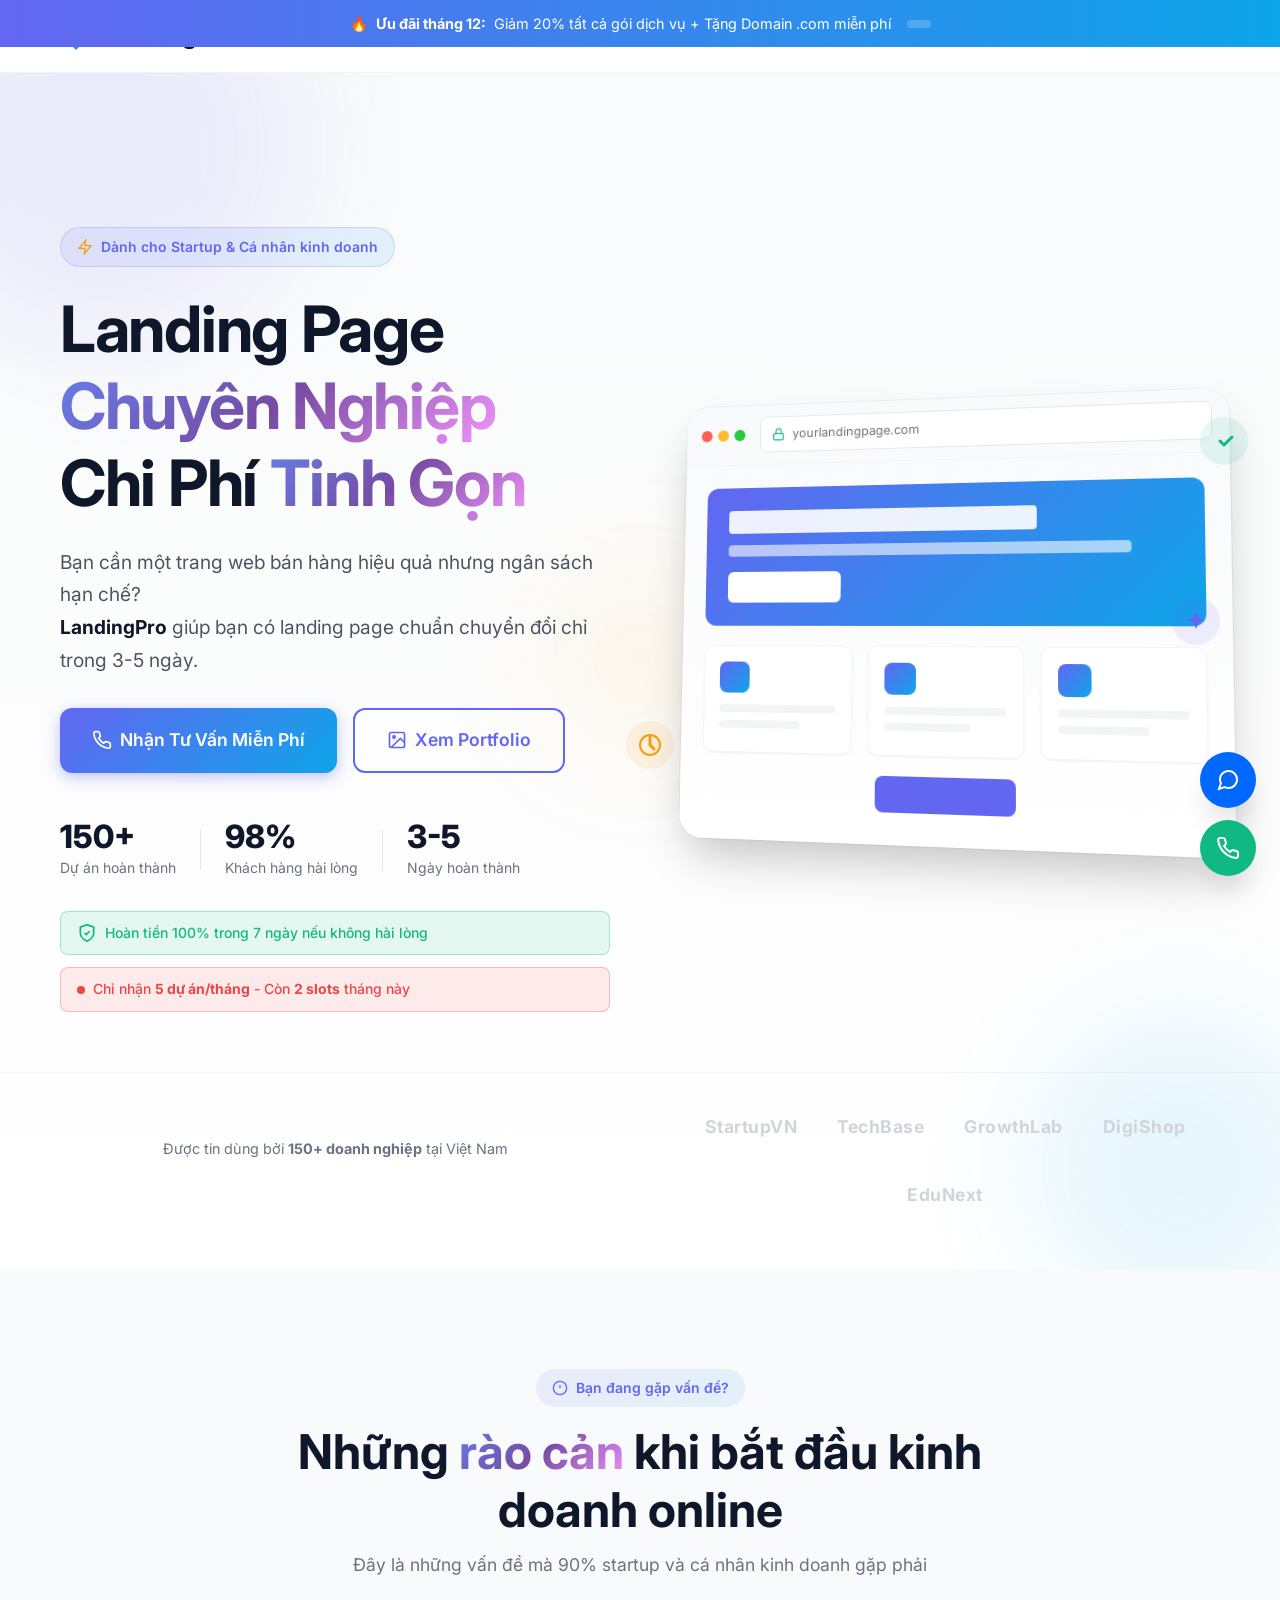
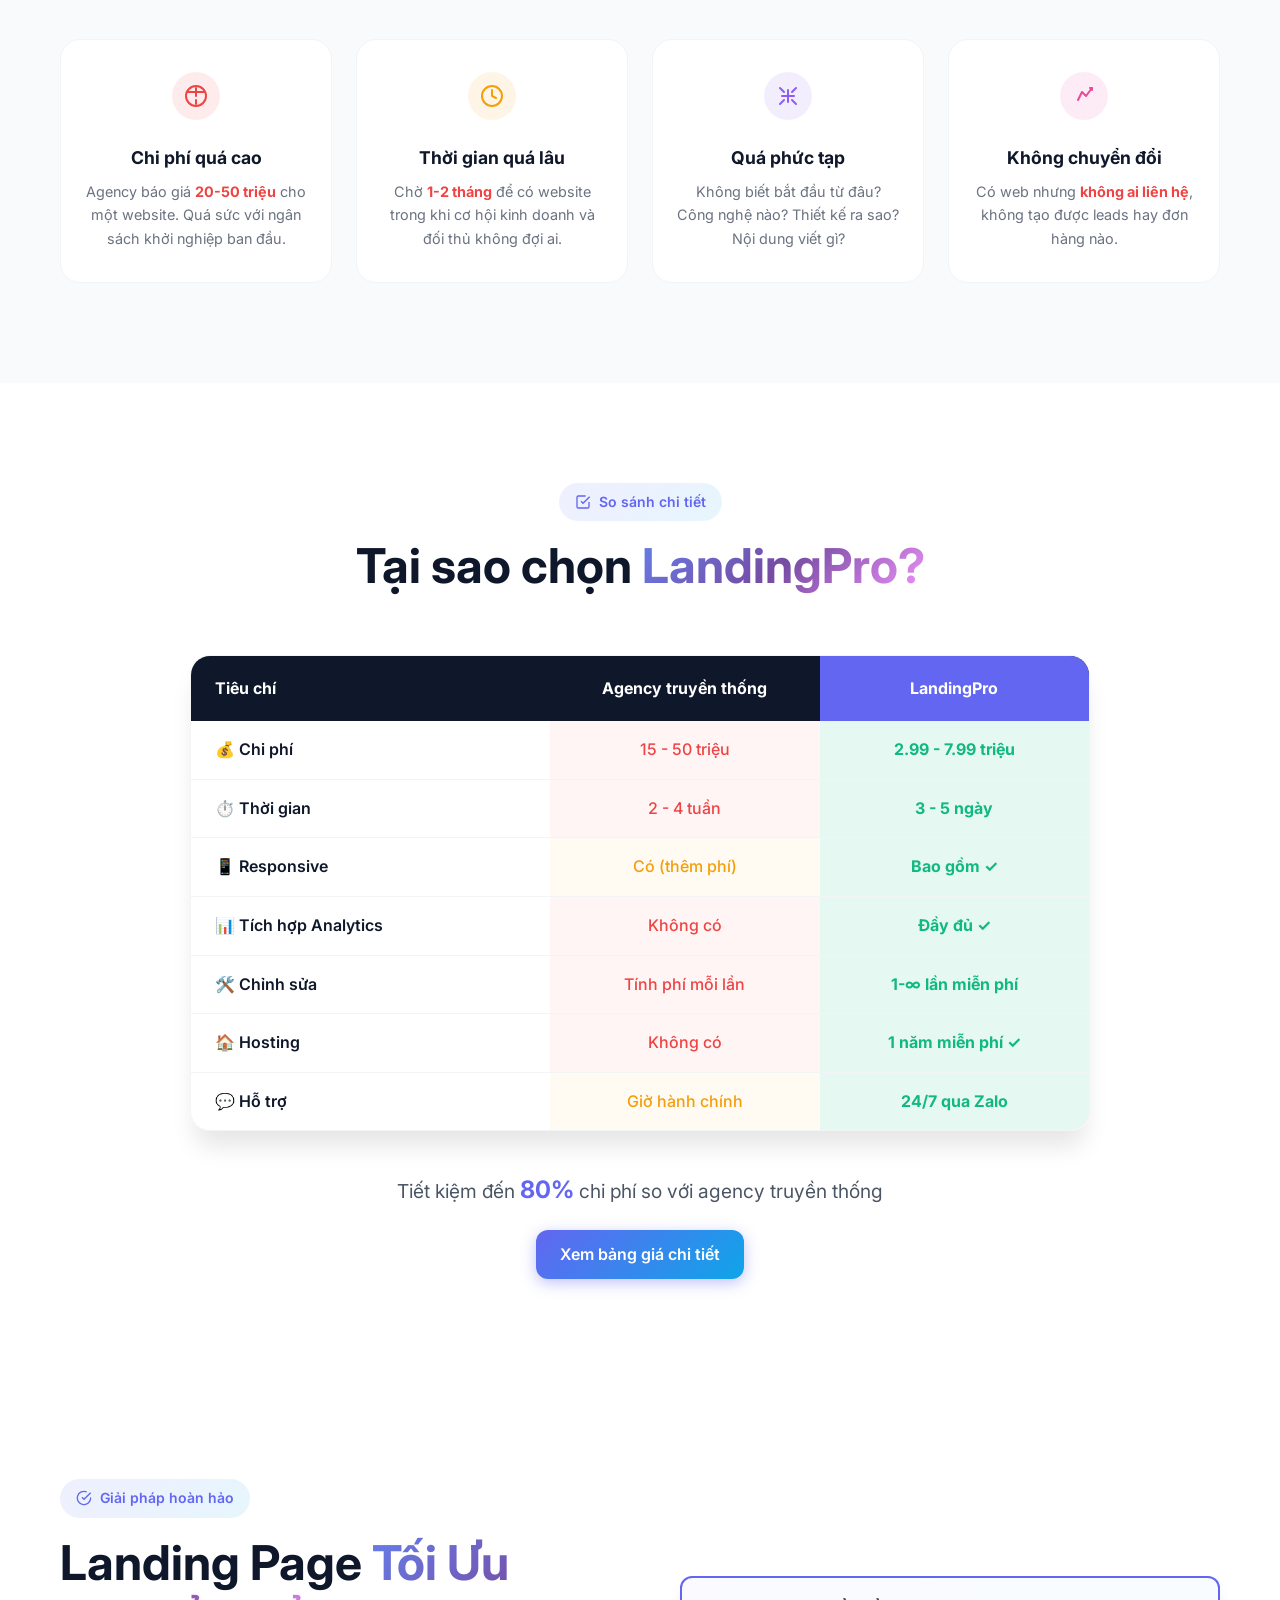
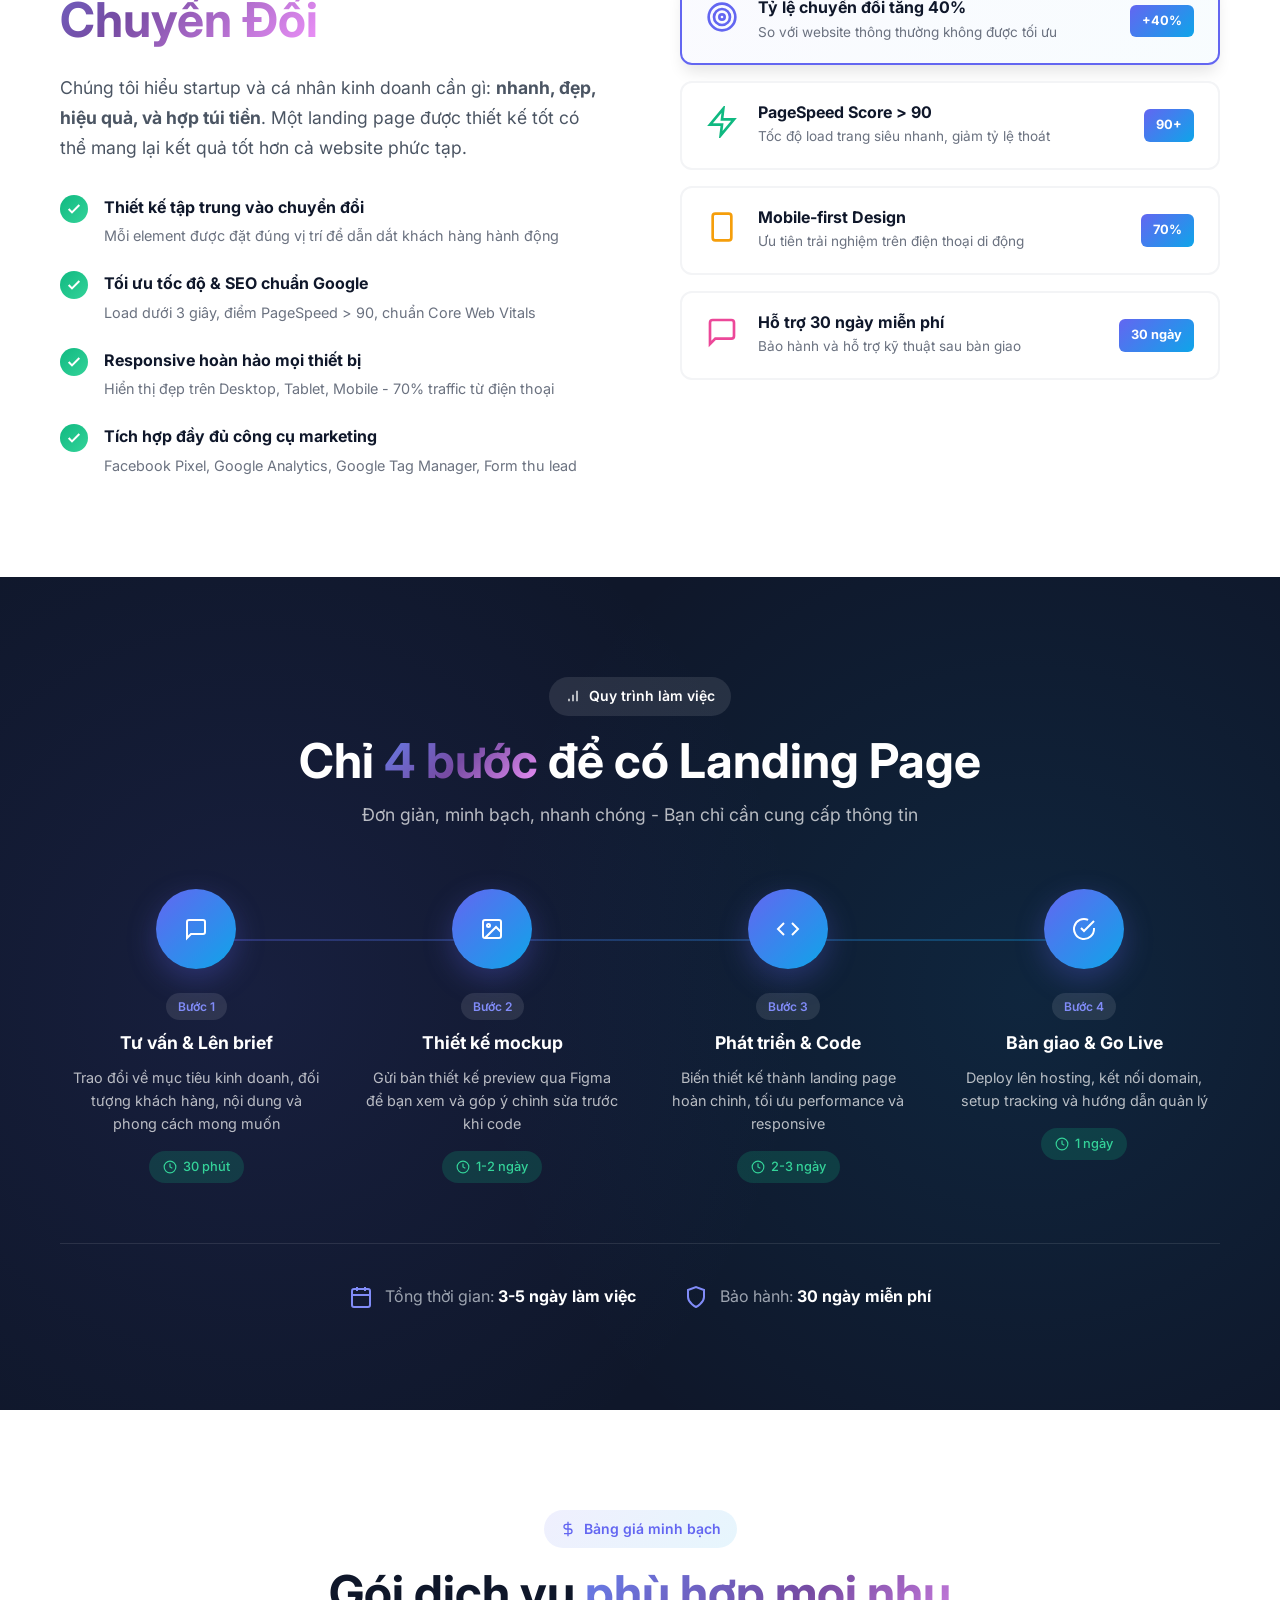
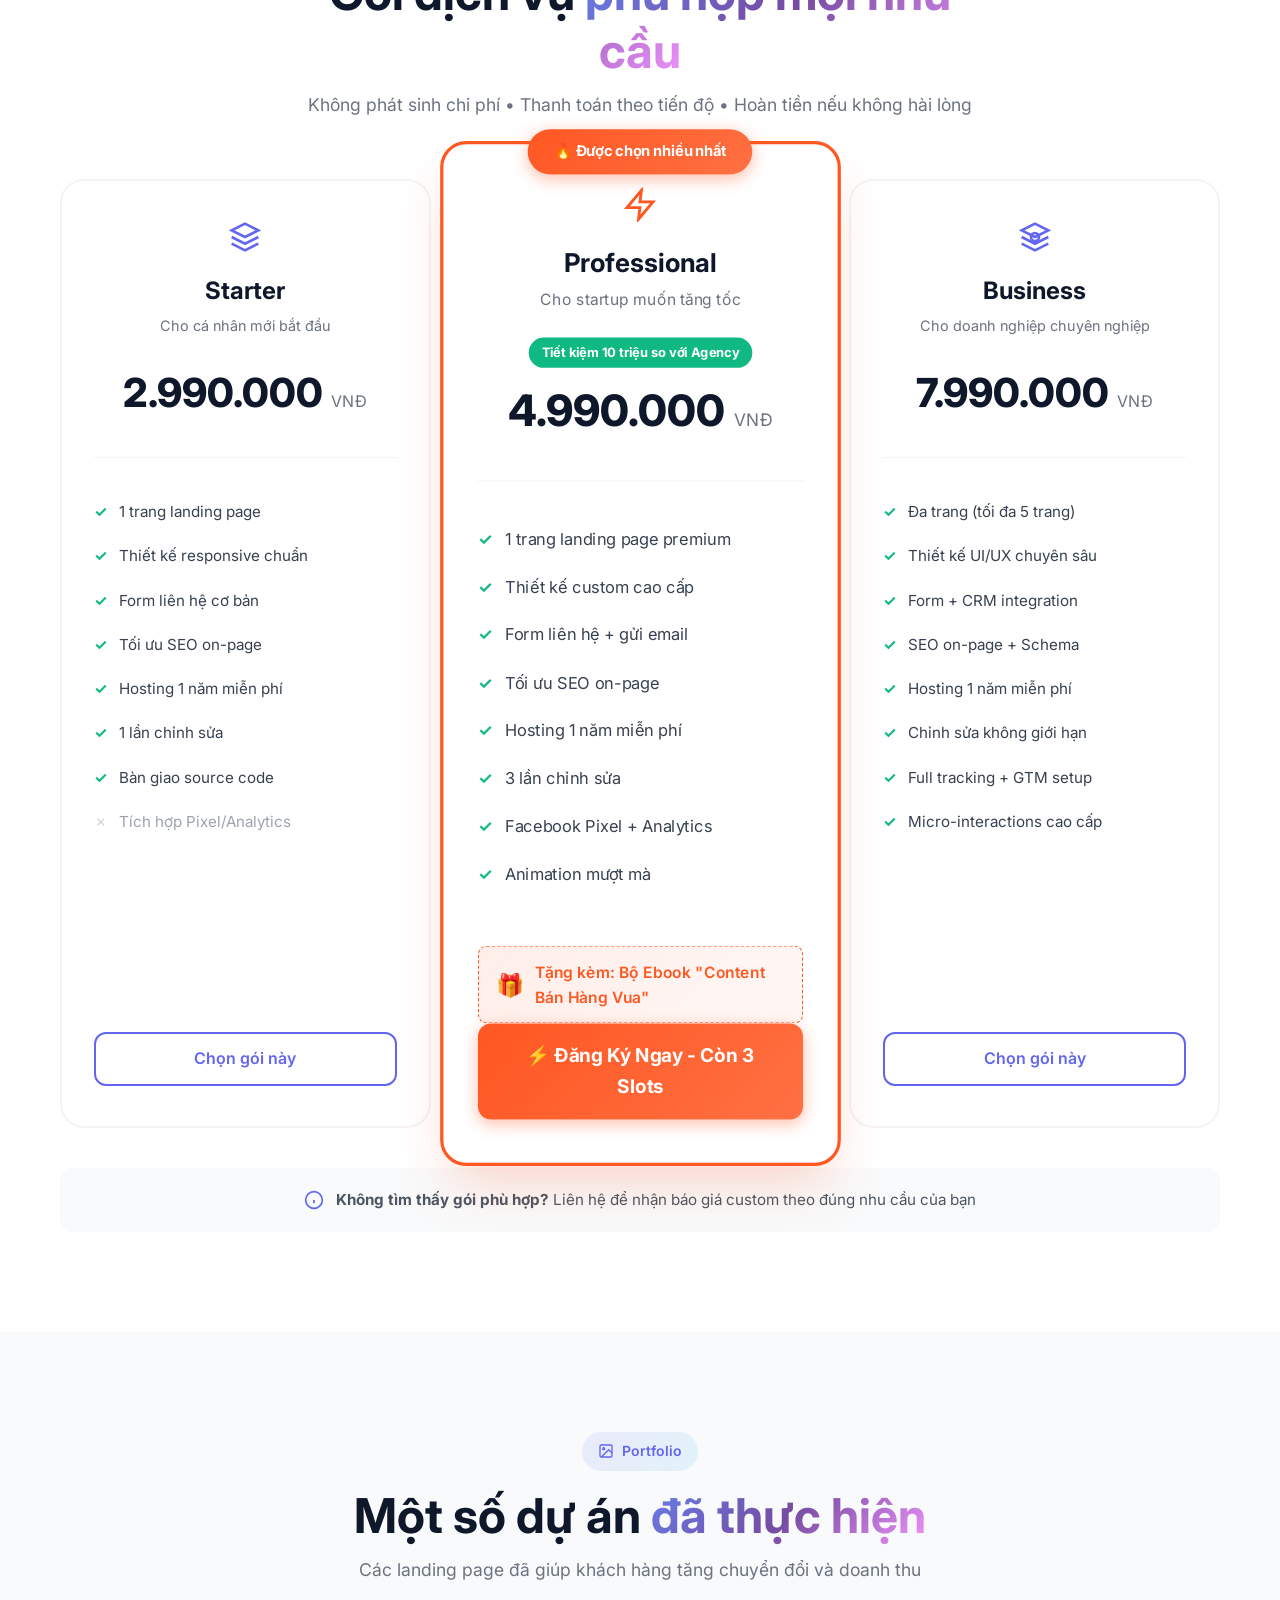
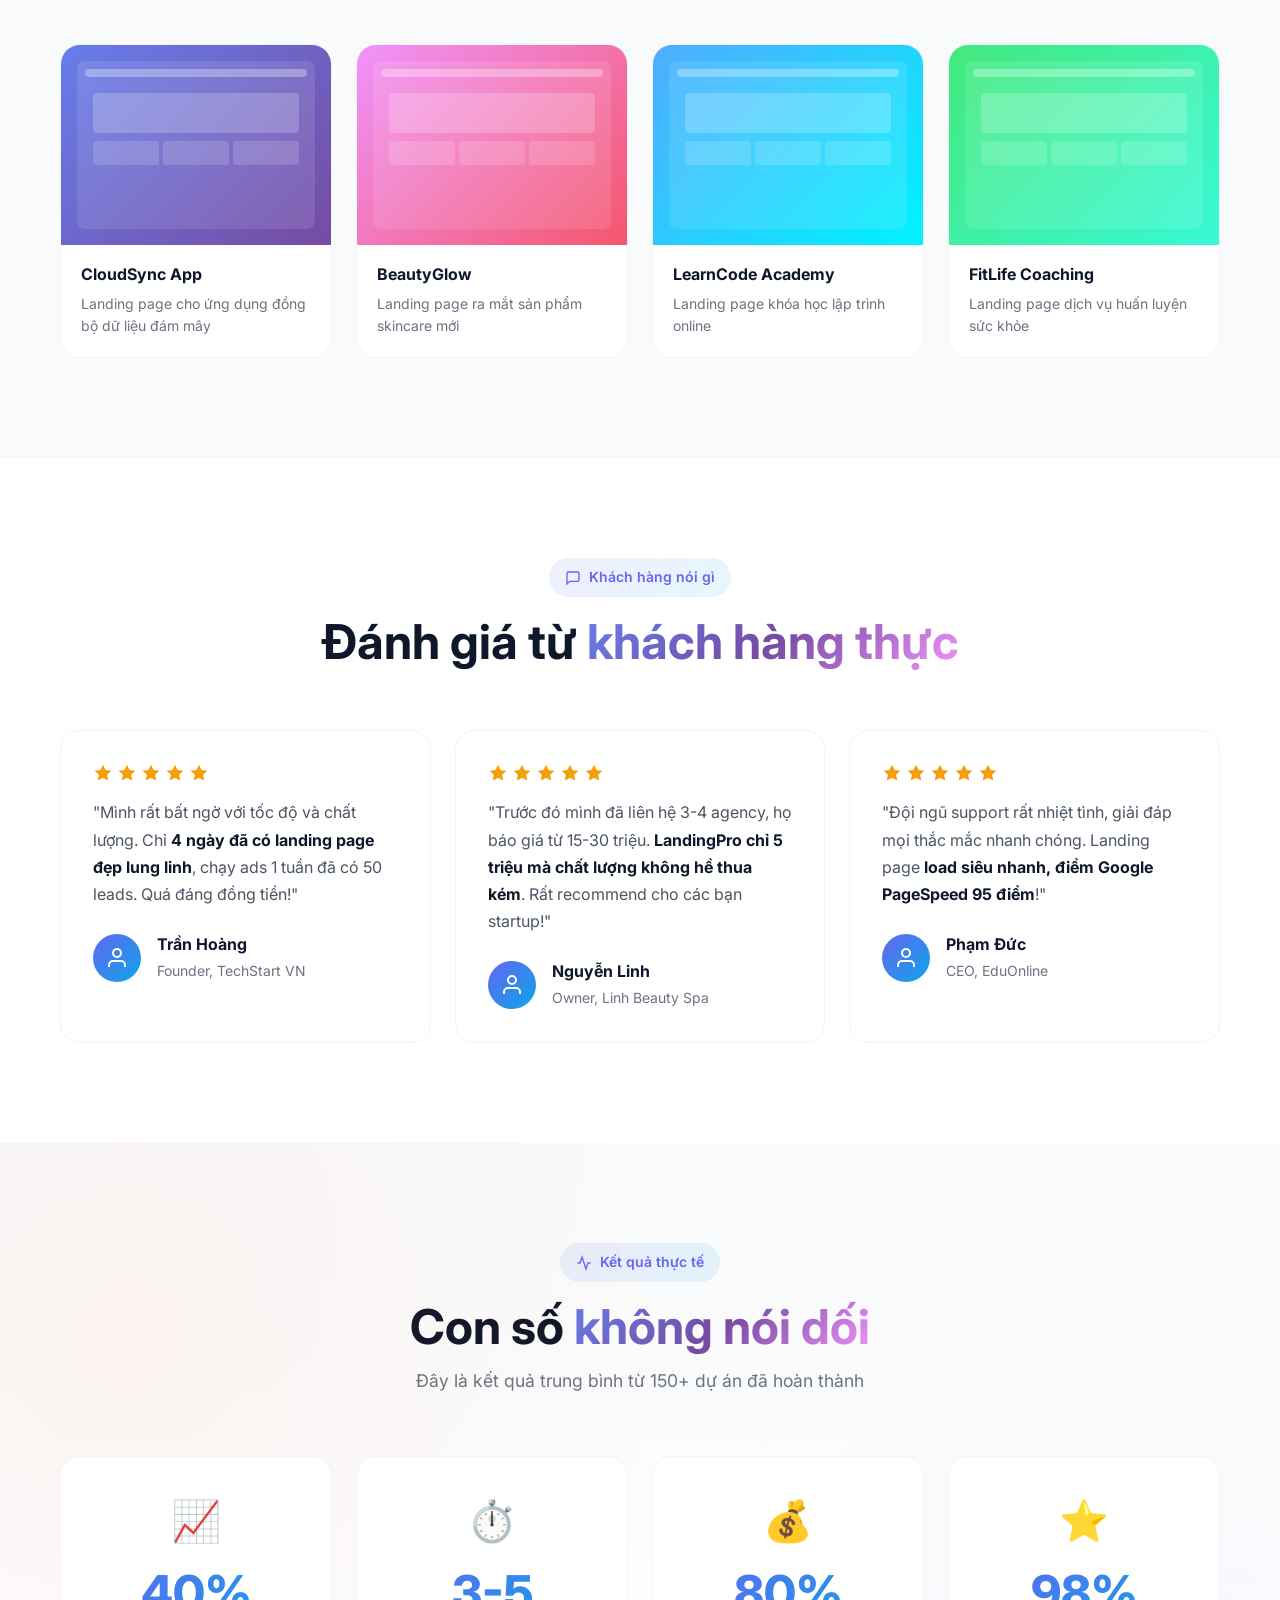
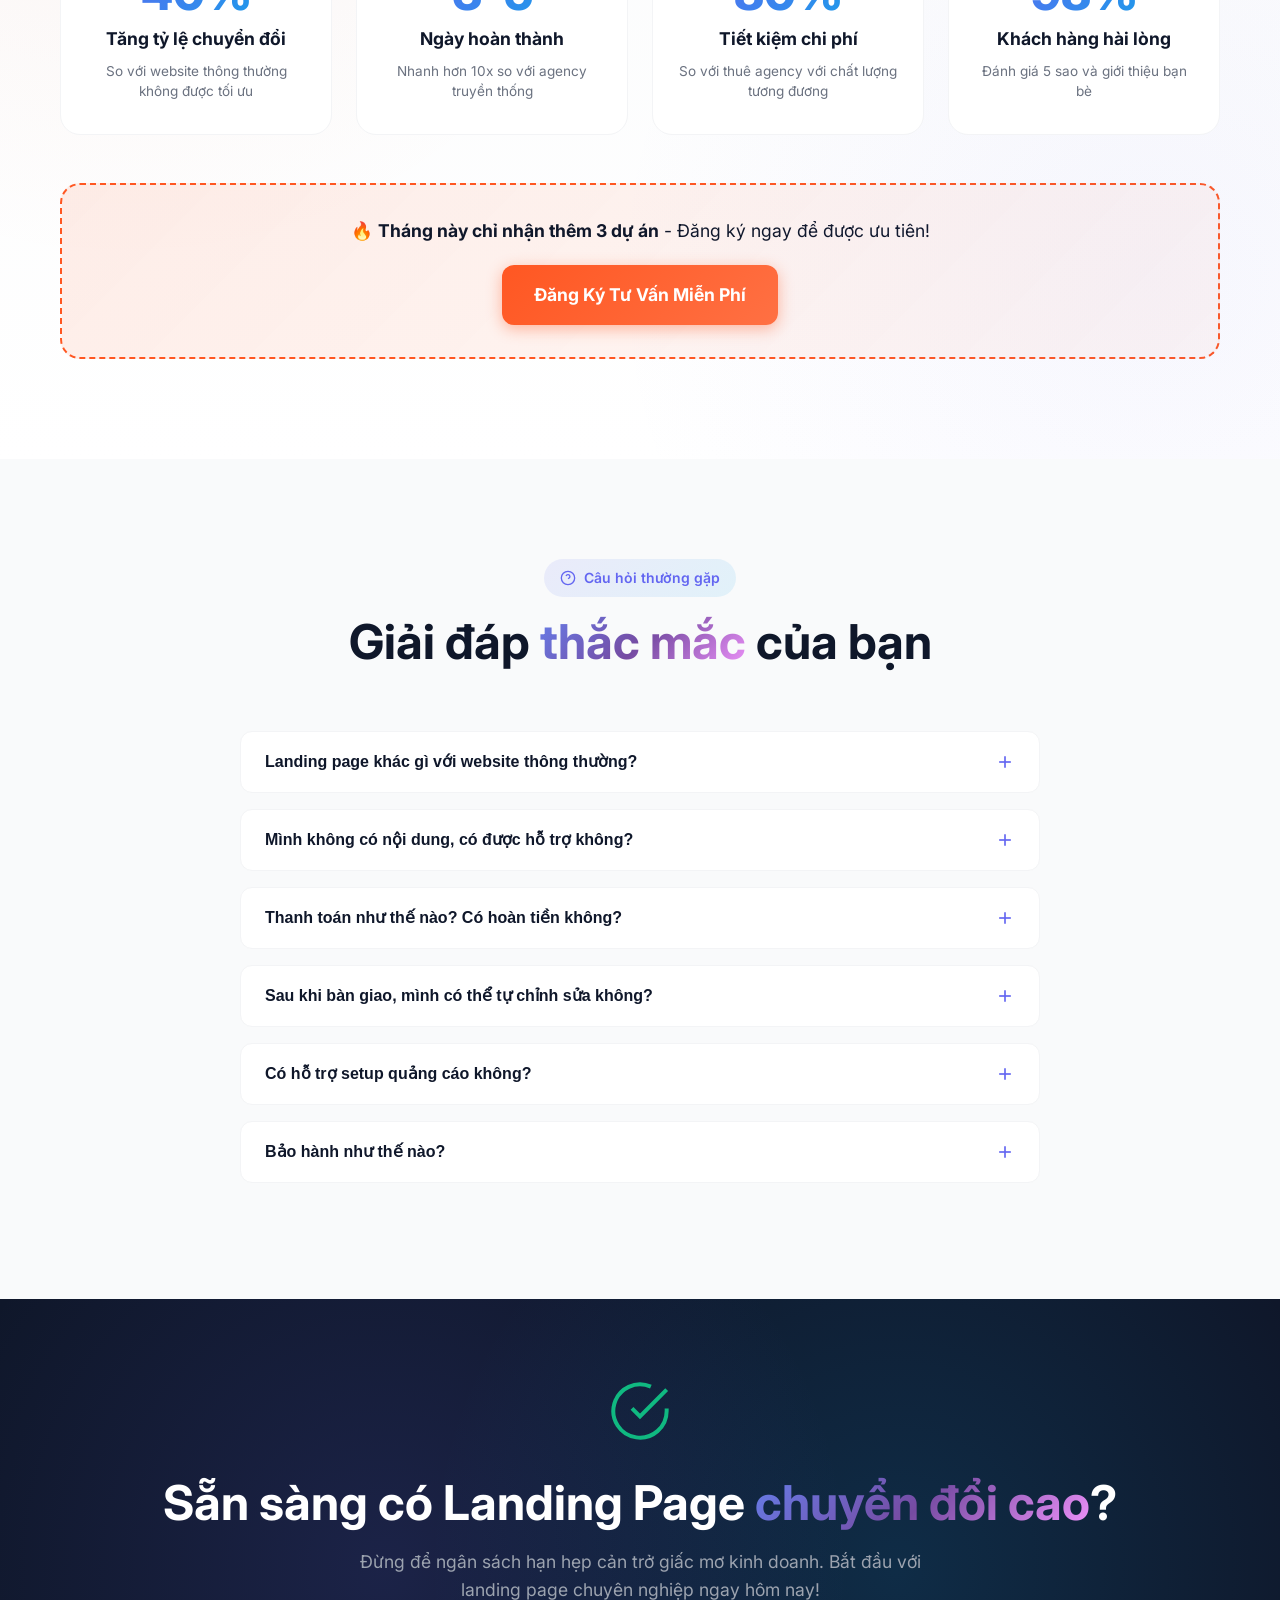
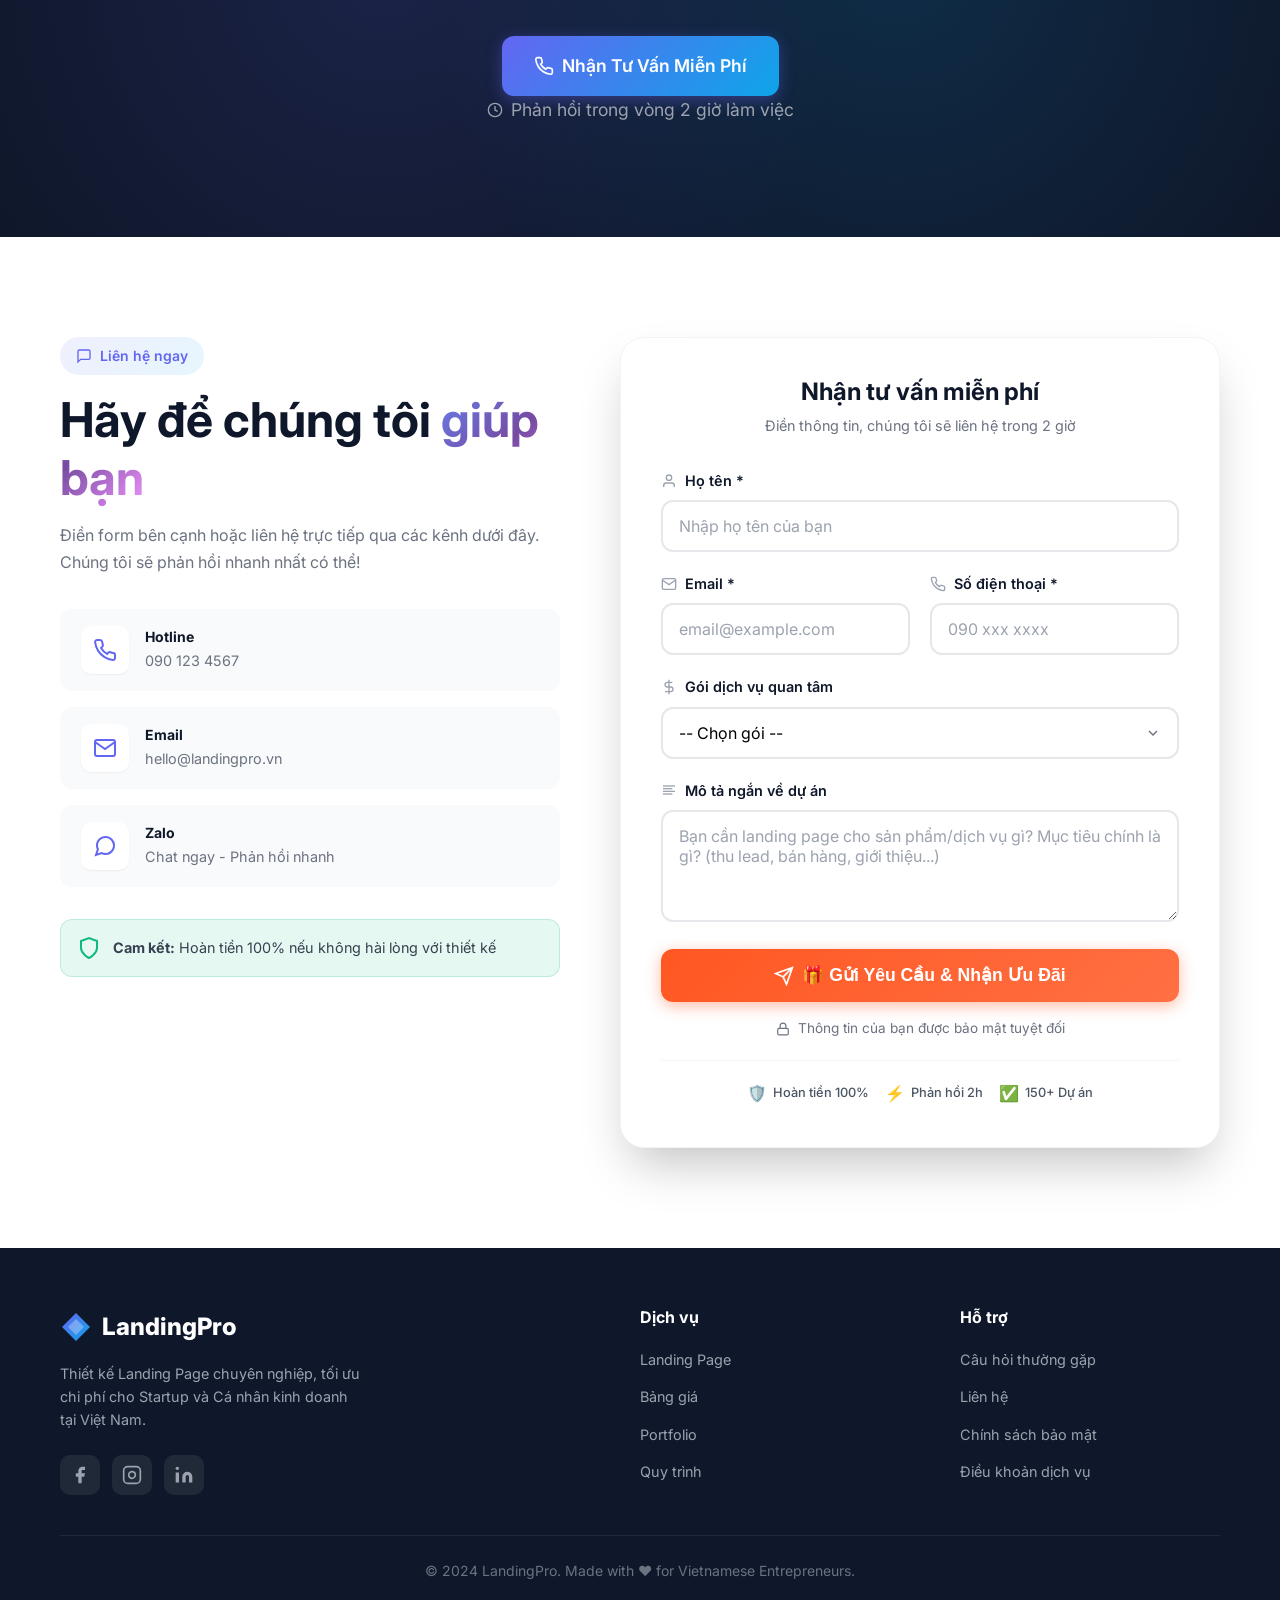
==== commit affc5f3c: "Add popup functionality and embeddable section files - Restore popup feature for Solution section sh" ====
--- a/index.html
+++ b/index.html
@@ -444,7 +444,7 @@
                 </div>
                 <div class="solution-visual">
                     <div class="feature-showcase">
-                        <div class="showcase-item active" data-feature="conversion">
+                        <div class="showcase-item active" data-feature="conversion" data-popup="popup-conversion">
                             <div class="showcase-icon">
                                 <svg width="32" height="32" viewBox="0 0 24 24" fill="none" stroke="#6366f1" stroke-width="2">
                                     <circle cx="12" cy="12" r="10"/>
@@ -457,8 +457,9 @@
                                 <p>So với website thông thường không được tối ưu</p>
                             </div>
                             <div class="showcase-badge">+40%</div>
-                        </div>
-                        <div class="showcase-item" data-feature="speed">
+                            <span class="popup-hint">Click để xem chi tiết →</span>
+                        </div>
+                        <div class="showcase-item" data-feature="speed" data-popup="popup-speed">
                             <div class="showcase-icon">
                                 <svg width="32" height="32" viewBox="0 0 24 24" fill="none" stroke="#10b981" stroke-width="2">
                                     <polygon points="13 2 3 14 12 14 11 22 21 10 12 10 13 2"/>
@@ -469,8 +470,9 @@
                                 <p>Tốc độ load trang siêu nhanh, giảm tỷ lệ thoát</p>
                             </div>
                             <div class="showcase-badge">90+</div>
-                        </div>
-                        <div class="showcase-item" data-feature="mobile">
+                            <span class="popup-hint">Click để xem chi tiết →</span>
+                        </div>
+                        <div class="showcase-item" data-feature="mobile" data-popup="popup-mobile">
                             <div class="showcase-icon">
                                 <svg width="32" height="32" viewBox="0 0 24 24" fill="none" stroke="#f59e0b" stroke-width="2">
                                     <rect x="5" y="2" width="14" height="20" rx="2" ry="2"/>
@@ -482,8 +484,9 @@
                                 <p>Ưu tiên trải nghiệm trên điện thoại di động</p>
                             </div>
                             <div class="showcase-badge">70%</div>
-                        </div>
-                        <div class="showcase-item" data-feature="support">
+                            <span class="popup-hint">Click để xem chi tiết →</span>
+                        </div>
+                        <div class="showcase-item" data-feature="support" data-popup="popup-support">
                             <div class="showcase-icon">
                                 <svg width="32" height="32" viewBox="0 0 24 24" fill="none" stroke="#ec4899" stroke-width="2">
                                     <path d="M21 15a2 2 0 0 1-2 2H7l-4 4V5a2 2 0 0 1 2-2h14a2 2 0 0 1 2 2z"/>
@@ -494,6 +497,7 @@
                                 <p>Bảo hành và hỗ trợ kỹ thuật sau bàn giao</p>
                             </div>
                             <div class="showcase-badge">30 ngày</div>
+                            <span class="popup-hint">Click để xem chi tiết →</span>
                         </div>
                     </div>
                 </div>
@@ -1365,6 +1369,285 @@
         </a>
     </div>
 
+    <!-- Popup Overlay -->
+    <div class="popup-overlay" id="popupOverlay">
+        <div class="popup-modal">
+            <button class="popup-close" id="popupClose">
+                <svg width="24" height="24" viewBox="0 0 24 24" fill="none" stroke="currentColor" stroke-width="2">
+                    <line x1="18" y1="6" x2="6" y2="18"/>
+                    <line x1="6" y1="6" x2="18" y2="18"/>
+                </svg>
+            </button>
+            <div class="popup-content" id="popupContent">
+                <!-- Content will be injected here -->
+            </div>
+        </div>
+    </div>
+
+    <!-- Popup Templates -->
+    <template id="popup-conversion">
+        <div class="popup-header">
+            <div class="popup-icon" style="background: rgba(99, 102, 241, 0.1); color: #6366f1;">
+                <svg width="48" height="48" viewBox="0 0 24 24" fill="none" stroke="currentColor" stroke-width="2">
+                    <circle cx="12" cy="12" r="10"/>
+                    <circle cx="12" cy="12" r="6"/>
+                    <circle cx="12" cy="12" r="2"/>
+                </svg>
+            </div>
+            <h3>Tỷ lệ chuyển đổi tăng 40%</h3>
+        </div>
+        <div class="popup-body">
+            <p class="popup-intro">Landing page được thiết kế với mục tiêu duy nhất: <strong>biến khách thăm thành khách hàng</strong>. Đây là những gì chúng tôi làm để đạt được con số ấn tượng này:</p>
+            <ul class="popup-list">
+                <li>
+                    <span class="popup-check">✓</span>
+                    <div>
+                        <strong>CTA Strategy (Call-to-Action)</strong>
+                        <p>Thiết kế nút CTA nổi bật, đặt đúng vị trí "điểm nóng" của trang, màu sắc tương phản cao</p>
+                    </div>
+                </li>
+                <li>
+                    <span class="popup-check">✓</span>
+                    <div>
+                        <strong>Social Proof & Trust Signals</strong>
+                        <p>Testimonials, số liệu thống kê, logo đối tác, chứng nhận - tất cả được bố trí chiến lược</p>
+                    </div>
+                </li>
+                <li>
+                    <span class="popup-check">✓</span>
+                    <div>
+                        <strong>Urgency & Scarcity</strong>
+                        <p>Tạo cảm giác khan hiếm và cấp bách để thúc đẩy quyết định nhanh chóng</p>
+                    </div>
+                </li>
+                <li>
+                    <span class="popup-check">✓</span>
+                    <div>
+                        <strong>Value Proposition rõ ràng</strong>
+                        <p>Headline hấp dẫn, lợi ích cụ thể, giải quyết pain point của khách hàng</p>
+                    </div>
+                </li>
+            </ul>
+            <div class="popup-stats">
+                <div class="popup-stat">
+                    <span class="stat-number">40%</span>
+                    <span class="stat-label">Tăng conversion</span>
+                </div>
+                <div class="popup-stat">
+                    <span class="stat-number">2.5x</span>
+                    <span class="stat-label">ROI cao hơn</span>
+                </div>
+                <div class="popup-stat">
+                    <span class="stat-number">-35%</span>
+                    <span class="stat-label">Giảm bounce rate</span>
+                </div>
+            </div>
+            <a href="#contact" class="btn btn-primary popup-cta">Nhận tư vấn thiết kế chuyển đổi cao</a>
+        </div>
+    </template>
+
+    <template id="popup-speed">
+        <div class="popup-header">
+            <div class="popup-icon" style="background: rgba(16, 185, 129, 0.1); color: #10b981;">
+                <svg width="48" height="48" viewBox="0 0 24 24" fill="none" stroke="currentColor" stroke-width="2">
+                    <polygon points="13 2 3 14 12 14 11 22 21 10 12 10 13 2"/>
+                </svg>
+            </div>
+            <h3>PageSpeed Score > 90</h3>
+        </div>
+        <div class="popup-body">
+            <p class="popup-intro"><strong>Tốc độ load trang là yếu tố sống còn</strong> của conversion. Nghiên cứu cho thấy mỗi giây delay làm giảm 7% conversion rate. Chúng tôi tối ưu mọi khía cạnh:</p>
+            <ul class="popup-list">
+                <li>
+                    <span class="popup-check">✓</span>
+                    <div>
+                        <strong>Image Optimization</strong>
+                        <p>Nén ảnh thông minh, WebP format, lazy loading - giảm 60-80% dung lượng ảnh</p>
+                    </div>
+                </li>
+                <li>
+                    <span class="popup-check">✓</span>
+                    <div>
+                        <strong>Code Optimization</strong>
+                        <p>Minify CSS/JS, critical CSS inline, async loading - không có code thừa</p>
+                    </div>
+                </li>
+                <li>
+                    <span class="popup-check">✓</span>
+                    <div>
+                        <strong>Core Web Vitals</strong>
+                        <p>Đạt chuẩn LCP, FID, CLS của Google - ảnh hưởng trực tiếp SEO ranking</p>
+                    </div>
+                </li>
+                <li>
+                    <span class="popup-check">✓</span>
+                    <div>
+                        <strong>CDN & Caching</strong>
+                        <p>Phân phối nội dung toàn cầu, cache thông minh - load nhanh mọi nơi</p>
+                    </div>
+                </li>
+            </ul>
+            <div class="popup-metrics">
+                <h4>Chỉ số PageSpeed trung bình của chúng tôi:</h4>
+                <div class="metric-bars">
+                    <div class="metric-bar">
+                        <span class="metric-label">Performance</span>
+                        <div class="metric-fill" style="width: 95%"></div>
+                        <span class="metric-value">95</span>
+                    </div>
+                    <div class="metric-bar">
+                        <span class="metric-label">Accessibility</span>
+                        <div class="metric-fill" style="width: 98%"></div>
+                        <span class="metric-value">98</span>
+                    </div>
+                    <div class="metric-bar">
+                        <span class="metric-label">Best Practices</span>
+                        <div class="metric-fill" style="width: 100%"></div>
+                        <span class="metric-value">100</span>
+                    </div>
+                    <div class="metric-bar">
+                        <span class="metric-label">SEO</span>
+                        <div class="metric-fill" style="width: 100%"></div>
+                        <span class="metric-value">100</span>
+                    </div>
+                </div>
+            </div>
+            <a href="#contact" class="btn btn-primary popup-cta">Kiểm tra tốc độ web của bạn - Miễn phí</a>
+        </div>
+    </template>
+
+    <template id="popup-mobile">
+        <div class="popup-header">
+            <div class="popup-icon" style="background: rgba(245, 158, 11, 0.1); color: #f59e0b;">
+                <svg width="48" height="48" viewBox="0 0 24 24" fill="none" stroke="currentColor" stroke-width="2">
+                    <rect x="5" y="2" width="14" height="20" rx="2" ry="2"/>
+                    <line x1="12" y1="18" x2="12.01" y2="18"/>
+                </svg>
+            </div>
+            <h3>Mobile-first Design</h3>
+        </div>
+        <div class="popup-body">
+            <p class="popup-intro"><strong>70% traffic hiện nay đến từ mobile.</strong> Chúng tôi thiết kế mobile-first, nghĩa là ưu tiên trải nghiệm trên điện thoại trước, sau đó mới scale lên tablet và desktop.</p>
+            <ul class="popup-list">
+                <li>
+                    <span class="popup-check">✓</span>
+                    <div>
+                        <strong>Touch-friendly Elements</strong>
+                        <p>Nút bấm đủ lớn, khoảng cách hợp lý, dễ thao tác bằng ngón tay</p>
+                    </div>
+                </li>
+                <li>
+                    <span class="popup-check">✓</span>
+                    <div>
+                        <strong>Responsive Typography</strong>
+                        <p>Font size tự động điều chỉnh theo màn hình, đảm bảo đọc dễ dàng</p>
+                    </div>
+                </li>
+                <li>
+                    <span class="popup-check">✓</span>
+                    <div>
+                        <strong>Simplified Navigation</strong>
+                        <p>Menu hamburger gọn gàng, sticky CTA luôn hiển thị khi scroll</p>
+                    </div>
+                </li>
+                <li>
+                    <span class="popup-check">✓</span>
+                    <div>
+                        <strong>Fast Mobile Loading</strong>
+                        <p>Ảnh adaptive, giảm HTTP requests, tối ưu cho mạng 3G/4G</p>
+                    </div>
+                </li>
+            </ul>
+            <div class="popup-devices">
+                <h4>Tương thích hoàn hảo trên:</h4>
+                <div class="device-grid">
+                    <div class="device-item">📱 iPhone</div>
+                    <div class="device-item">📱 Android</div>
+                    <div class="device-item">📱 iPad</div>
+                    <div class="device-item">💻 Laptop</div>
+                    <div class="device-item">🖥️ Desktop</div>
+                    <div class="device-item">📺 TV</div>
+                </div>
+            </div>
+            <a href="#contact" class="btn btn-primary popup-cta">Xem demo responsive ngay</a>
+        </div>
+    </template>
+
+    <template id="popup-support">
+        <div class="popup-header">
+            <div class="popup-icon" style="background: rgba(236, 72, 153, 0.1); color: #ec4899;">
+                <svg width="48" height="48" viewBox="0 0 24 24" fill="none" stroke="currentColor" stroke-width="2">
+                    <path d="M21 15a2 2 0 0 1-2 2H7l-4 4V5a2 2 0 0 1 2-2h14a2 2 0 0 1 2 2z"/>
+                </svg>
+            </div>
+            <h3>Hỗ trợ 30 ngày miễn phí</h3>
+        </div>
+        <div class="popup-body">
+            <p class="popup-intro">Chúng tôi không chỉ bàn giao và "biến mất". <strong>30 ngày bảo hành miễn phí</strong> đảm bảo landing page của bạn hoạt động hoàn hảo sau khi go-live.</p>
+            <div class="popup-support-channels">
+                <h4>Các kênh hỗ trợ:</h4>
+                <div class="support-channels">
+                    <div class="channel-item">
+                        <span class="channel-icon">💬</span>
+                        <div>
+                            <strong>Zalo Chat</strong>
+                            <p>Phản hồi trong 2 giờ, 7 ngày/tuần</p>
+                        </div>
+                    </div>
+                    <div class="channel-item">
+                        <span class="channel-icon">📧</span>
+                        <div>
+                            <strong>Email Support</strong>
+                            <p>Hỗ trợ chi tiết với hướng dẫn đầy đủ</p>
+                        </div>
+                    </div>
+                    <div class="channel-item">
+                        <span class="channel-icon">📞</span>
+                        <div>
+                            <strong>Hotline</strong>
+                            <p>Gọi trực tiếp khi cần hỗ trợ khẩn cấp</p>
+                        </div>
+                    </div>
+                    <div class="channel-item">
+                        <span class="channel-icon">🎥</span>
+                        <div>
+                            <strong>Video Call</strong>
+                            <p>Hướng dẫn 1-1 khi cần thiết</p>
+                        </div>
+                    </div>
+                </div>
+            </div>
+            <ul class="popup-list">
+                <li>
+                    <span class="popup-check">✓</span>
+                    <div>
+                        <strong>Fix bugs miễn phí</strong>
+                        <p>Mọi lỗi kỹ thuật trong 30 ngày sẽ được sửa không tính phí</p>
+                    </div>
+                </li>
+                <li>
+                    <span class="popup-check">✓</span>
+                    <div>
+                        <strong>Chỉnh sửa nội dung</strong>
+                        <p>Thay đổi text, hình ảnh theo số lần quy định trong gói</p>
+                    </div>
+                </li>
+                <li>
+                    <span class="popup-check">✓</span>
+                    <div>
+                        <strong>Hướng dẫn quản lý</strong>
+                        <p>Video tutorial + tài liệu hướng dẫn cách tự chỉnh sửa cơ bản</p>
+                    </div>
+                </li>
+            </ul>
+            <div class="popup-guarantee">
+                <span class="guarantee-icon">🛡️</span>
+                <p><strong>Cam kết:</strong> Hoàn tiền 100% nếu không hài lòng với thiết kế demo</p>
+            </div>
+            <a href="#contact" class="btn btn-primary popup-cta">Bắt đầu với sự yên tâm</a>
+        </div>
+    </template>
+
     <script src="script.js"></script>
 </body>
 </html>
--- a/styles.css
+++ b/styles.css
@@ -2675,6 +2675,328 @@
         width: 100%;
         max-width: 300px;
     }
+    
+    /* Popup responsive */
+    .popup-content {
+        padding: 24px;
+    }
+    
+    .popup-icon {
+        width: 60px;
+        height: 60px;
+    }
+    
+    .popup-stats {
+        grid-template-columns: 1fr;
+        gap: 12px;
+    }
+    
+    .device-grid {
+        grid-template-columns: repeat(2, 1fr);
+    }
+    
+    .support-channels {
+        grid-template-columns: 1fr;
+    }
+    
+    .metric-label {
+        width: 90px;
+        font-size: 0.75rem;
+    }
+}
+
+/* ===== Popup Modal ===== */
+.popup-overlay {
+    position: fixed;
+    top: 0;
+    left: 0;
+    right: 0;
+    bottom: 0;
+    background: rgba(0, 0, 0, 0.7);
+    backdrop-filter: blur(4px);
+    z-index: 2000;
+    display: flex;
+    align-items: center;
+    justify-content: center;
+    padding: 20px;
+    opacity: 0;
+    visibility: hidden;
+    transition: all 0.3s ease;
+}
+
+.popup-overlay.active {
+    opacity: 1;
+    visibility: visible;
+}
+
+.popup-modal {
+    background: var(--white);
+    border-radius: var(--radius-xl);
+    max-width: 600px;
+    width: 100%;
+    max-height: 90vh;
+    overflow-y: auto;
+    position: relative;
+    transform: scale(0.9) translateY(20px);
+    transition: transform 0.3s ease;
+}
+
+.popup-overlay.active .popup-modal {
+    transform: scale(1) translateY(0);
+}
+
+.popup-close {
+    position: absolute;
+    top: 16px;
+    right: 16px;
+    width: 40px;
+    height: 40px;
+    border: none;
+    background: var(--gray-100);
+    border-radius: 50%;
+    cursor: pointer;
+    display: flex;
+    align-items: center;
+    justify-content: center;
+    color: var(--gray-600);
+    transition: var(--transition);
+    z-index: 10;
+}
+
+.popup-close:hover {
+    background: var(--danger);
+    color: var(--white);
+}
+
+.popup-content {
+    padding: 40px;
+}
+
+.popup-header {
+    text-align: center;
+    margin-bottom: 32px;
+}
+
+.popup-icon {
+    width: 80px;
+    height: 80px;
+    border-radius: 50%;
+    display: flex;
+    align-items: center;
+    justify-content: center;
+    margin: 0 auto 20px;
+}
+
+.popup-header h3 {
+    font-size: 1.5rem;
+    color: var(--dark);
+}
+
+.popup-body {}
+
+.popup-intro {
+    font-size: 1rem;
+    color: var(--gray-600);
+    line-height: 1.7;
+    margin-bottom: 24px;
+}
+
+.popup-list {
+    list-style: none;
+    margin-bottom: 32px;
+}
+
+.popup-list li {
+    display: flex;
+    gap: 16px;
+    margin-bottom: 20px;
+}
+
+.popup-check {
+    display: flex;
+    align-items: center;
+    justify-content: center;
+    width: 24px;
+    height: 24px;
+    background: rgba(16, 185, 129, 0.1);
+    color: var(--success);
+    border-radius: 50%;
+    font-size: 0.75rem;
+    flex-shrink: 0;
+    margin-top: 2px;
+}
+
+.popup-list li strong {
+    display: block;
+    color: var(--dark);
+    margin-bottom: 4px;
+}
+
+.popup-list li p {
+    font-size: 0.9rem;
+    color: var(--gray-500);
+}
+
+.popup-stats {
+    display: grid;
+    grid-template-columns: repeat(3, 1fr);
+    gap: 16px;
+    margin-bottom: 32px;
+    padding: 24px;
+    background: var(--gray-50);
+    border-radius: var(--radius);
+}
+
+.popup-stat {
+    text-align: center;
+}
+
+.popup-stat .stat-number {
+    display: block;
+    font-size: 1.75rem;
+    font-weight: 800;
+    color: var(--primary);
+}
+
+.popup-stat .stat-label {
+    font-size: 0.8rem;
+    color: var(--gray-500);
+}
+
+.popup-metrics {
+    margin-bottom: 32px;
+}
+
+.popup-metrics h4 {
+    font-size: 1rem;
+    margin-bottom: 16px;
+    color: var(--dark);
+}
+
+.metric-bars {
+    display: flex;
+    flex-direction: column;
+    gap: 12px;
+}
+
+.metric-bar {
+    display: flex;
+    align-items: center;
+    gap: 12px;
+}
+
+.metric-label {
+    width: 120px;
+    font-size: 0.85rem;
+    color: var(--gray-600);
+}
+
+.metric-fill {
+    flex: 1;
+    height: 8px;
+    background: var(--gradient);
+    border-radius: 4px;
+    position: relative;
+}
+
+.metric-value {
+    width: 36px;
+    text-align: right;
+    font-weight: 700;
+    color: var(--success);
+}
+
+.popup-devices h4,
+.popup-support-channels h4 {
+    font-size: 1rem;
+    margin-bottom: 16px;
+    color: var(--dark);
+}
+
+.device-grid {
+    display: grid;
+    grid-template-columns: repeat(3, 1fr);
+    gap: 12px;
+    margin-bottom: 32px;
+}
+
+.device-item {
+    padding: 12px;
+    background: var(--gray-50);
+    border-radius: var(--radius);
+    text-align: center;
+    font-size: 0.9rem;
+    color: var(--gray-700);
+}
+
+.support-channels {
+    display: grid;
+    grid-template-columns: repeat(2, 1fr);
+    gap: 16px;
+    margin-bottom: 24px;
+}
+
+.channel-item {
+    display: flex;
+    align-items: flex-start;
+    gap: 12px;
+    padding: 16px;
+    background: var(--gray-50);
+    border-radius: var(--radius);
+}
+
+.channel-icon {
+    font-size: 1.5rem;
+}
+
+.channel-item strong {
+    display: block;
+    color: var(--dark);
+    font-size: 0.9rem;
+    margin-bottom: 4px;
+}
+
+.channel-item p {
+    font-size: 0.8rem;
+    color: var(--gray-500);
+}
+
+.popup-guarantee {
+    display: flex;
+    align-items: center;
+    gap: 12px;
+    padding: 16px;
+    background: rgba(16, 185, 129, 0.1);
+    border: 1px solid rgba(16, 185, 129, 0.3);
+    border-radius: var(--radius);
+    margin-bottom: 24px;
+}
+
+.popup-guarantee .guarantee-icon {
+    font-size: 1.5rem;
+}
+
+.popup-guarantee p {
+    font-size: 0.9rem;
+    color: var(--gray-700);
+}
+
+.popup-cta {
+    width: 100%;
+}
+
+.popup-hint {
+    position: absolute;
+    bottom: 8px;
+    right: 16px;
+    font-size: 0.7rem;
+    color: var(--primary);
+    opacity: 0;
+    transition: var(--transition);
+}
+
+.showcase-item:hover .popup-hint {
+    opacity: 1;
 }
 
 /* ===== Animations ===== */
